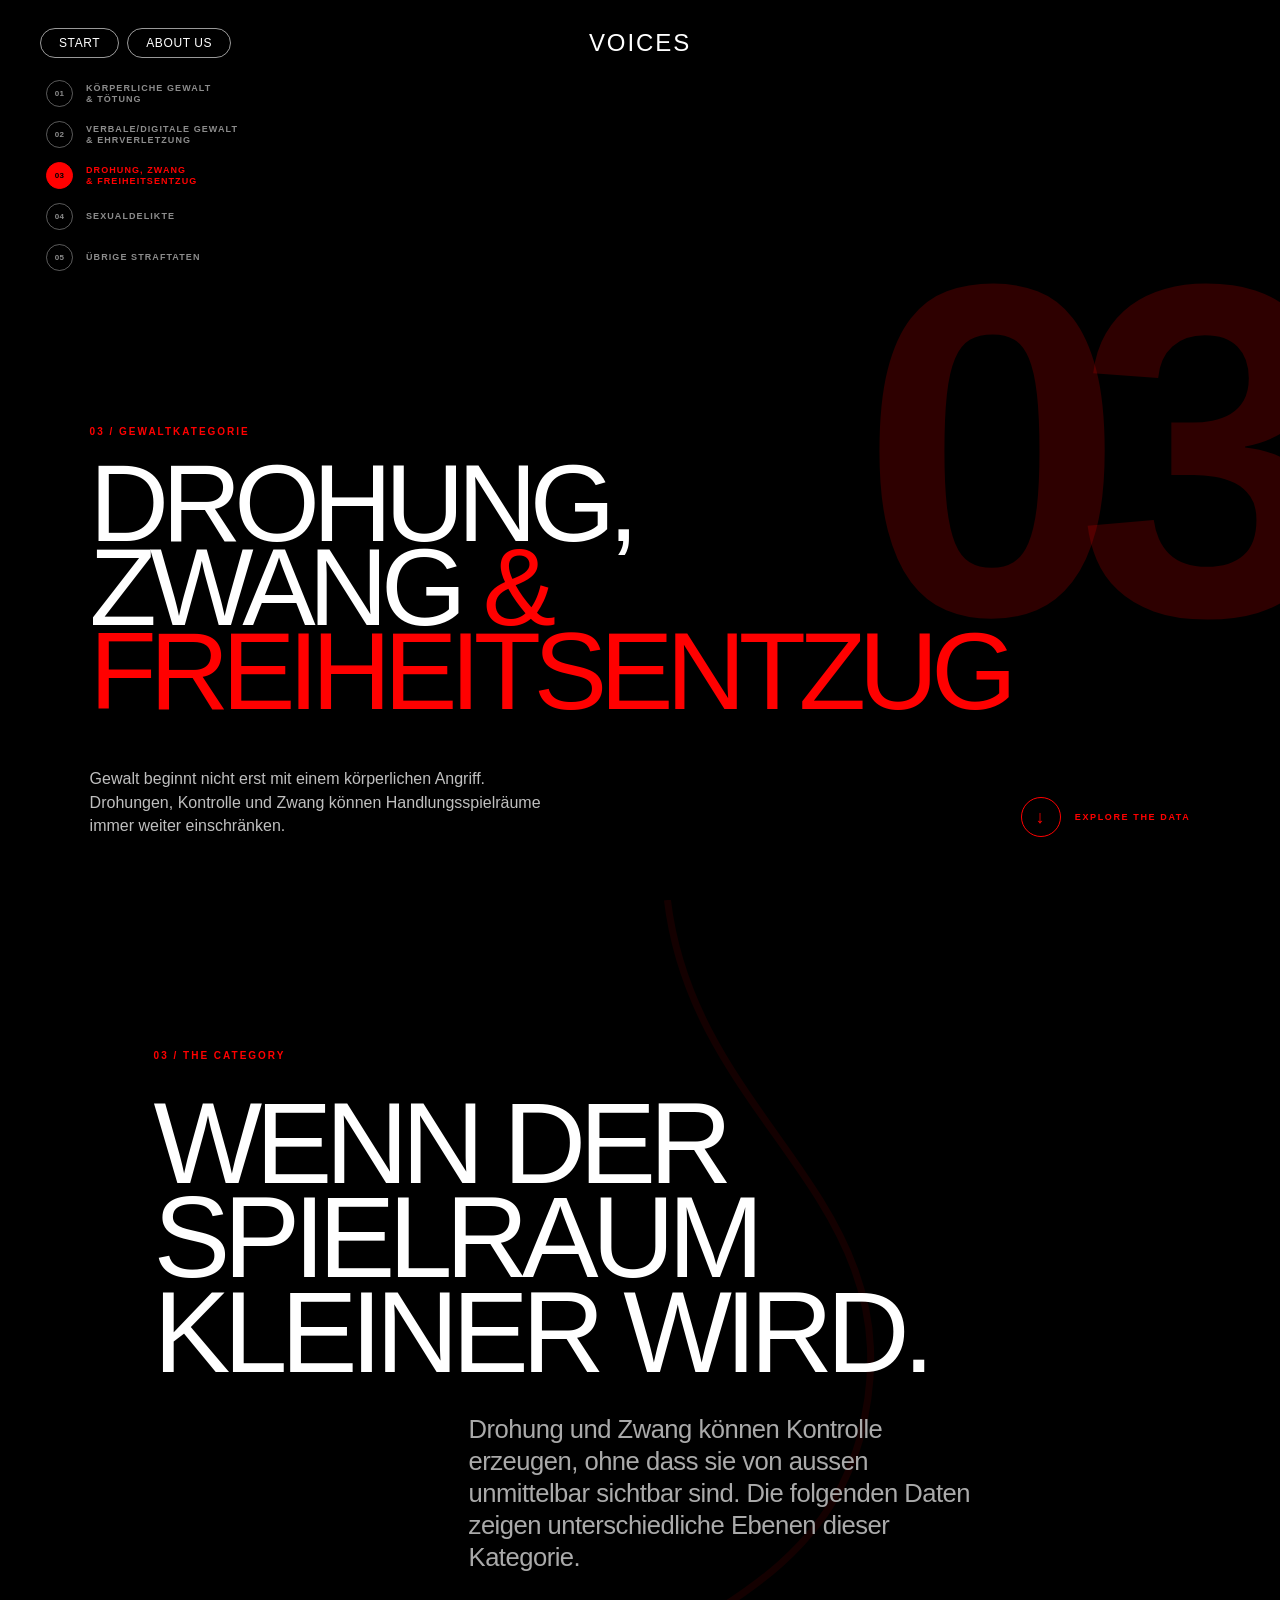
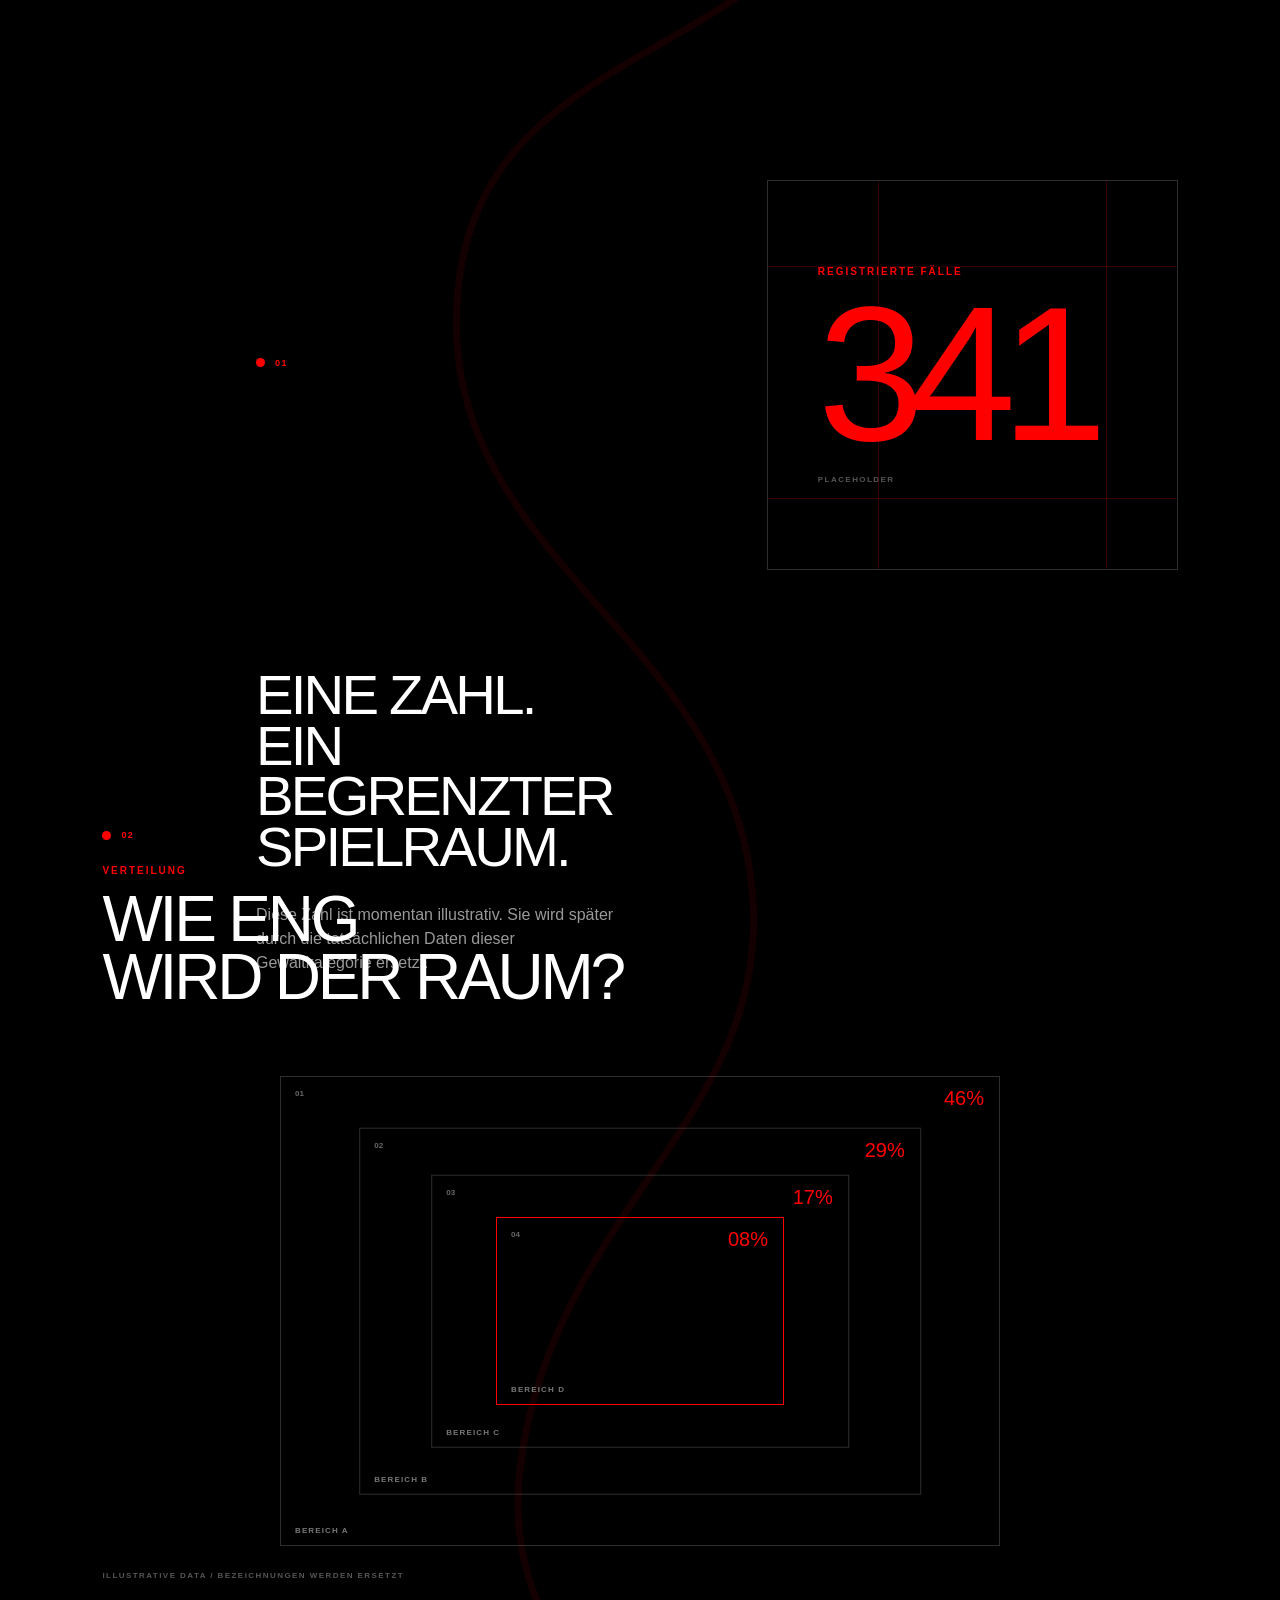
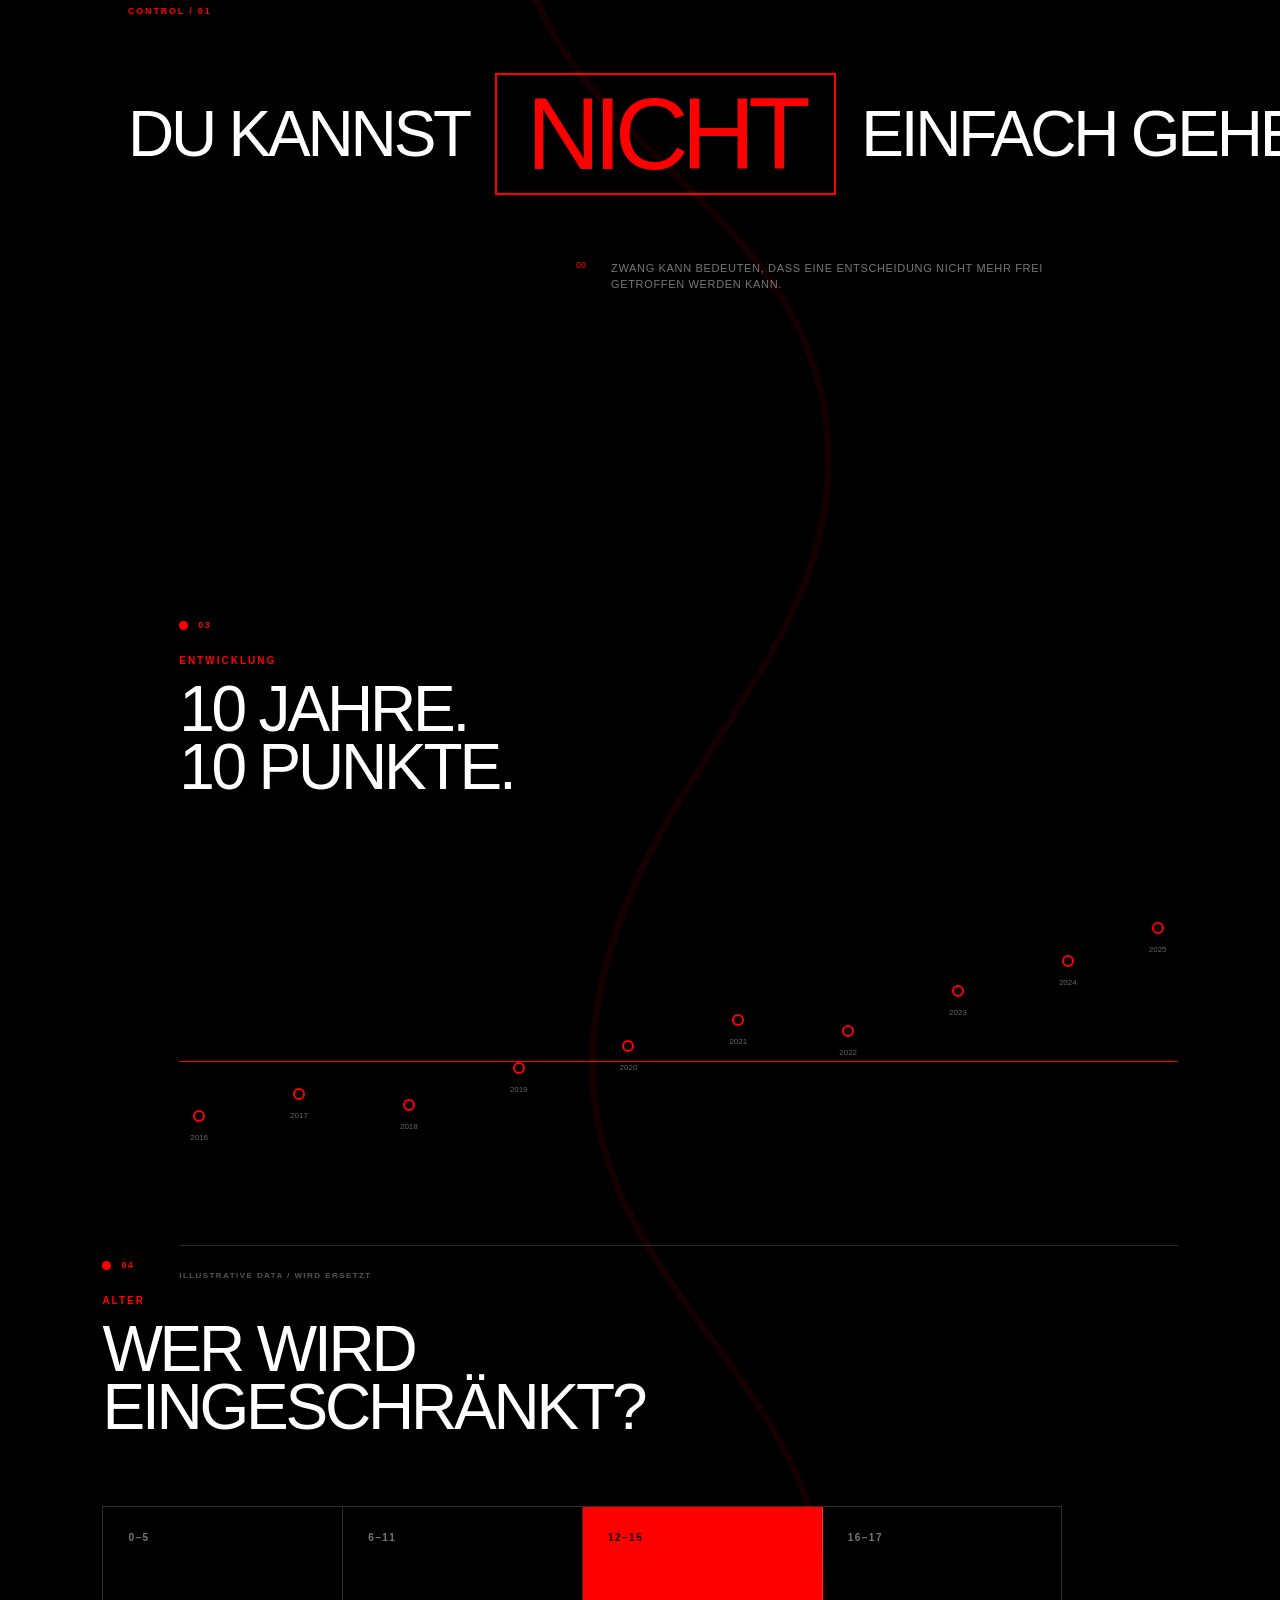
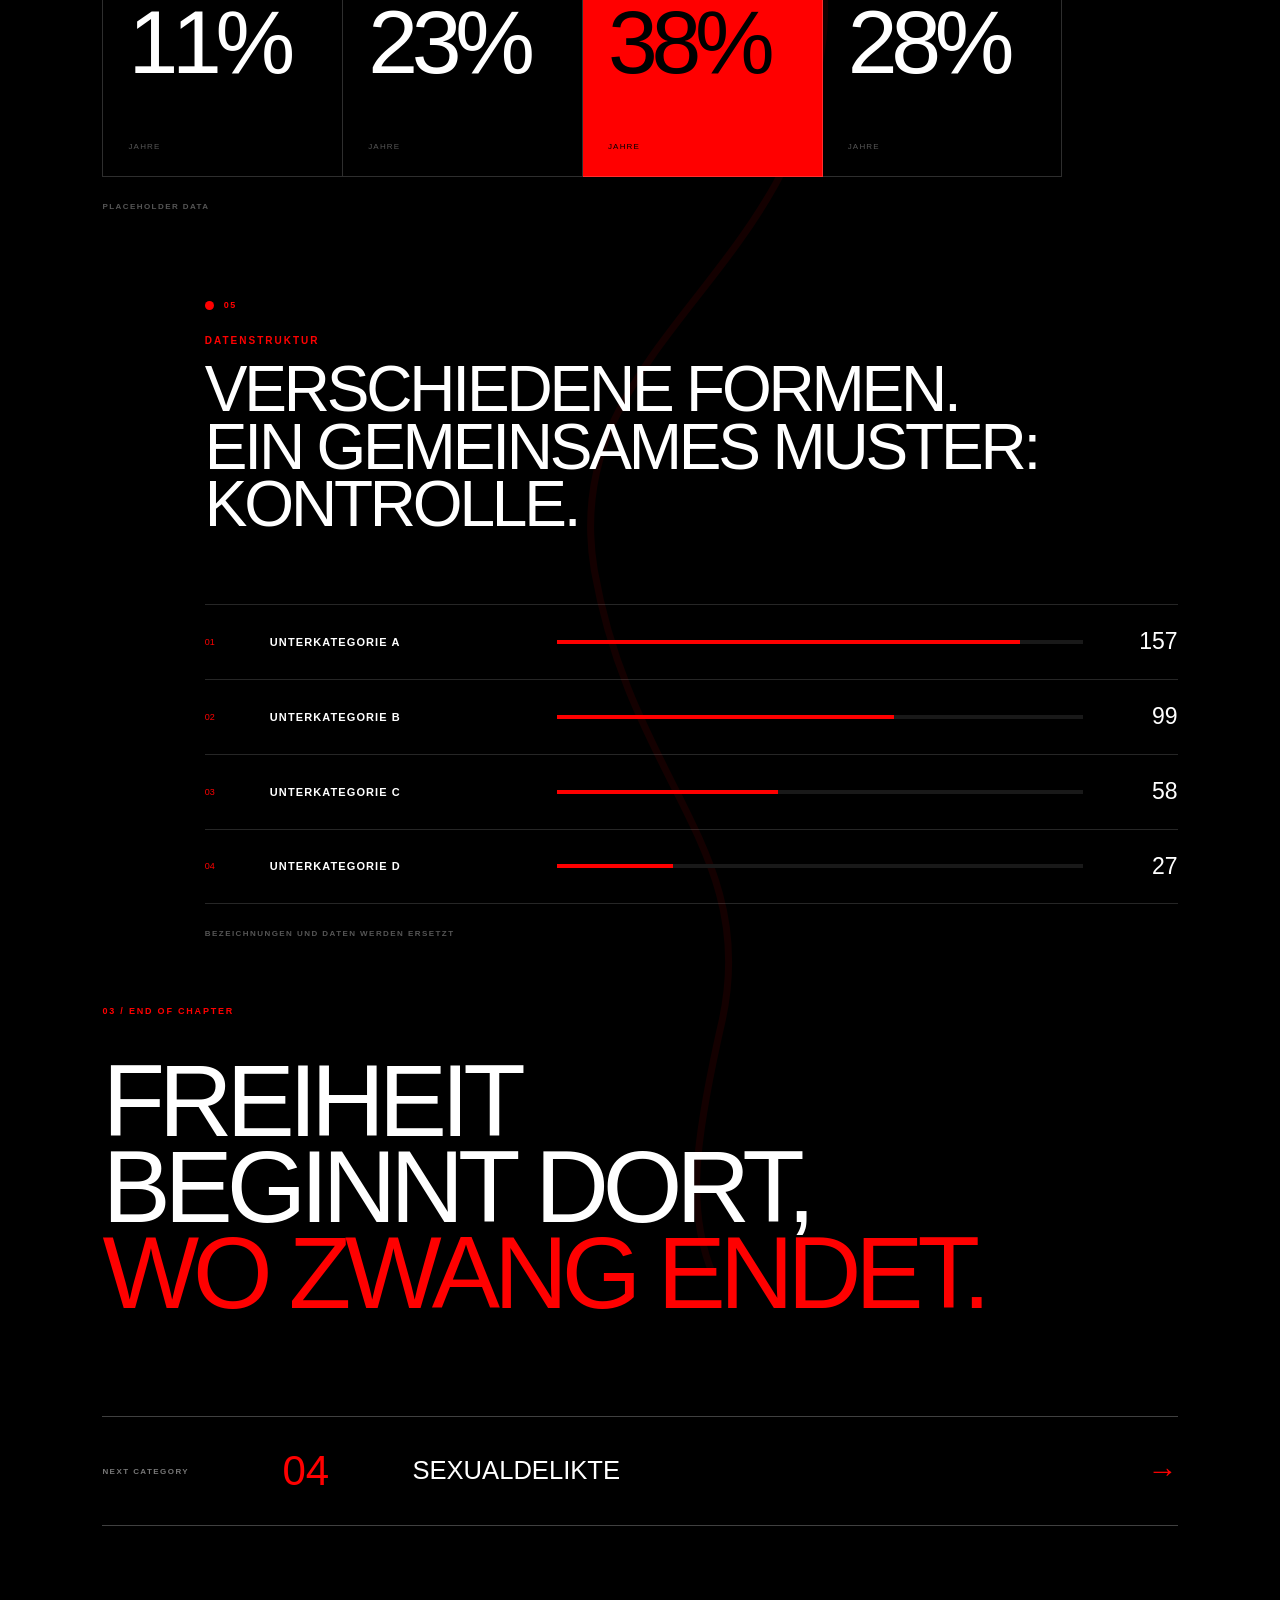
==== IM3_php_project/drohung-zwang.html @ c9985ce7 "initial commit with project files" ====
<!DOCTYPE html>
<html lang="de">

<head>
    <meta charset="UTF-8">
    <meta name="viewport" content="width=device-width, initial-scale=1.0">

    <title>Drohung, Zwang & Freiheitsentzug — VOICES</title>

    <link rel="stylesheet" href="Style.css">
</head>


<body class="category-page coercion-page">


<!-- =========================================================
     HEADER
========================================================== -->

<header class="header visible category-header" id="header">

    <nav class="navigation">

        <a href="index.html" class="nav-button">
            START
        </a>

        <a href="index.html#about" class="nav-button">
            ABOUT US
        </a>

    </nav>

    <a href="index.html" class="logo">
        VOICES
    </a>

</header>



<main>


    <!-- =========================================================
         HERO
    ========================================================== -->

    <section class="category-hero">


        <video
                class="category-hero-video"
                autoplay
                muted
                loop
                playsinline
        >

            <source
                    src="assets/Seifenblasen.mp4"
                    type="video/mp4"
            >

        </video>



        <!-- =======================================================
             KATEGORIEN NAVIGATION
        ======================================================== -->

        <nav
                class="category-nav category-page-nav"
                aria-label="Gewaltkategorien"
        >


            <a
                    href="koerperliche-gewalt.html"
                    class="category-link"
            >

      <span class="category-number">
        01
      </span>

                <span class="category-title">
        KÖRPERLICHE GEWALT
        <br>
        & TÖTUNG
      </span>

            </a>



            <a
                    href="verbale-gewalt.html"
                    class="category-link"
            >

      <span class="category-number">
        02
      </span>

                <span class="category-title">
        VERBALE/DIGITALE GEWALT
        <br>
        & EHRVERLETZUNG
      </span>

            </a>



            <a
                    href="drohung-zwang.html"
                    class="category-link active"
            >

      <span class="category-number">
        03
      </span>

                <span class="category-title">
        DROHUNG, ZWANG
        <br>
        & FREIHEITSENTZUG
      </span>

            </a>



            <a
                    href="sexualdelikte.html"
                    class="category-link"
            >

      <span class="category-number">
        04
      </span>

                <span class="category-title">
        SEXUALDELIKTE
      </span>

            </a>



            <a
                    href="uebrige-straftaten.html"
                    class="category-link"
            >

      <span class="category-number">
        05
      </span>

                <span class="category-title">
        ÜBRIGE STRAFTATEN
      </span>

            </a>


        </nav>



        <!-- =======================================================
             HERO CONTENT
        ======================================================== -->

        <div class="category-hero-content">


            <div class="category-kicker">
                03 / GEWALTKATEGORIE
            </div>


            <!--
              FIX:
              Das & steht jetzt direkt hinter ZWANG.
            -->

            <h1 class="coercion-hero-title">

                DROHUNG,
                <br>

                ZWANG <span class="coercion-amp">&</span>

                <span class="coercion-last-line">
        FREIHEITSENTZUG
      </span>

            </h1>



            <div class="category-hero-bottom">


                <p>

                    Gewalt beginnt nicht erst mit einem körperlichen
                    Angriff. Drohungen, Kontrolle und Zwang können
                    Handlungsspielräume immer weiter einschränken.

                </p>



                <a
                        href="#category-story"
                        class="category-scroll"
                >

        <span>
          ↓
        </span>

                    EXPLORE THE DATA

                </a>


            </div>


        </div>



        <div class="category-hero-index">
            03
        </div>


    </section>



    <!-- =========================================================
         DATENSTORY
    ========================================================== -->

    <section
            class="category-story coercion-story"
            id="category-story"
    >


        <!-- =======================================================
             ROTER FADEN
        ======================================================== -->

        <svg
                class="category-thread"
                viewBox="0 0 1400 5550"
                preserveAspectRatio="none"
                aria-hidden="true"
        >


            <path
                    class="category-thread-background"
                    d="
        M 730 0

        C 760 230, 1010 300, 940 540

        C 870 770, 520 730, 500 1000

        C 480 1250, 780 1330, 820 1570

        C 860 1810, 610 1900, 570 2160

        C 530 2420, 850 2470, 900 2700

        C 950 2950, 680 3070, 650 3330

        C 620 3590, 930 3680, 900 3940

        C 870 4180, 610 4250, 650 4470

        C 690 4680, 830 4750, 790 4920

        C 760 5040, 750 5110, 780 5175
      "
            />



            <path
                    class="category-thread-progress"
                    id="category-thread-progress"
                    d="
        M 730 0

        C 760 230, 1010 300, 940 540

        C 870 770, 520 730, 500 1000

        C 480 1250, 780 1330, 820 1570

        C 860 1810, 610 1900, 570 2160

        C 530 2420, 850 2470, 900 2700

        C 950 2950, 680 3070, 650 3330

        C 620 3590, 930 3680, 900 3940

        C 870 4180, 610 4250, 650 4470

        C 690 4680, 830 4750, 790 4920

        C 760 5040, 750 5110, 780 5175
      "
            />


        </svg>



        <!-- =======================================================
             INTRO
        ======================================================== -->

        <div class="chapter-intro category-reveal">


    <span class="chapter-small">
      03 / THE CATEGORY
    </span>


            <h2>

                WENN DER
                <br>
                SPIELRAUM
                <br>
                KLEINER WIRD.

            </h2>


            <p>

                Drohung und Zwang können Kontrolle erzeugen,
                ohne dass sie von aussen unmittelbar sichtbar sind.
                Die folgenden Daten zeigen unterschiedliche Ebenen
                dieser Kategorie.

            </p>


        </div>



        <!-- =======================================================
             01 — TOTAL
        ======================================================== -->

        <article
                class="data-chapter coercion-total category-reveal"
        >


            <div class="chapter-marker">

                <span></span>

                01

            </div>



            <div class="coercion-total-frame">


      <span class="stat-label">
        REGISTRIERTE FÄLLE
      </span>


                <strong>
                    341
                </strong>


                <div class="coercion-frame-lines">

                    <span></span>
                    <span></span>
                    <span></span>
                    <span></span>

                </div>


                <span class="placeholder-tag">
        PLACEHOLDER
      </span>


            </div>



            <div class="coercion-total-copy">


                <h3>

                    EINE ZAHL.
                    <br>

                    EIN BEGRENZTER
                    <br>

                    SPIELRAUM.

                </h3>


                <p>

                    Diese Zahl ist momentan illustrativ.
                    Sie wird später durch die tatsächlichen
                    Daten dieser Gewaltkategorie ersetzt.

                </p>


            </div>


        </article>



        <!-- =======================================================
             02 — VERTEILUNG
        ======================================================== -->

        <article
                class="data-chapter coercion-forms category-reveal"
        >


            <div class="chapter-marker">

                <span></span>

                02

            </div>



            <div class="chapter-heading">


      <span class="stat-label">
        VERTEILUNG
      </span>


                <h3>

                    WIE ENG
                    <br>

                    WIRD DER RAUM?

                </h3>


            </div>



            <div class="containment-visual">


                <div
                        class="containment-box containment-a"
                        style="--box-size:100%;"
                >

        <span>
          01
        </span>

                    <strong>
                        46%
                    </strong>

                    <p>
                        BEREICH A
                    </p>

                </div>



                <div
                        class="containment-box containment-b"
                        style="--box-size:78%;"
                >

        <span>
          02
        </span>

                    <strong>
                        29%
                    </strong>

                    <p>
                        BEREICH B
                    </p>

                </div>



                <div
                        class="containment-box containment-c"
                        style="--box-size:58%;"
                >

        <span>
          03
        </span>

                    <strong>
                        17%
                    </strong>

                    <p>
                        BEREICH C
                    </p>

                </div>



                <div
                        class="containment-box containment-d"
                        style="--box-size:40%;"
                >

        <span>
          04
        </span>

                    <strong>
                        08%
                    </strong>

                    <p>
                        BEREICH D
                    </p>

                </div>


            </div>



            <span class="chart-placeholder">
      ILLUSTRATIVE DATA / BEZEICHNUNGEN WERDEN ERSETZT
    </span>


        </article>



        <!-- =======================================================
             INTERRUPTION
        ======================================================== -->

        <article
                class="coercion-interruption category-reveal"
        >


    <span class="coercion-interruption-label">
      CONTROL / 01
    </span>



            <div class="coercion-sentence">


      <span class="sentence-open">
        DU KANNST
      </span>


                <strong>
                    NICHT
                </strong>


                <span class="sentence-close">
        EINFACH GEHEN.
      </span>


            </div>



            <div class="coercion-caption">


      <span>
        00
      </span>


                <p>

                    ZWANG KANN BEDEUTEN, DASS EINE ENTSCHEIDUNG
                    NICHT MEHR FREI GETROFFEN WERDEN KANN.

                </p>


            </div>


        </article>



        <!-- =======================================================
             03 — ZEIT
        ======================================================== -->

        <article
                class="data-chapter coercion-years category-reveal"
        >


            <div class="chapter-marker">

                <span></span>

                03

            </div>



            <div class="chapter-heading">


      <span class="stat-label">
        ENTWICKLUNG
      </span>


                <h3>

                    10 JAHRE.
                    <br>

                    10 PUNKTE.

                </h3>


            </div>



            <div class="coercion-timeline">


                <div class="timeline-base"></div>


                <div
                        class="timeline-point"
                        style="--x:2%; --y:65%;"
                >

        <span>
          2016
        </span>

                    <i></i>

                </div>



                <div
                        class="timeline-point"
                        style="--x:12%; --y:59%;"
                >

        <span>
          2017
        </span>

                    <i></i>

                </div>



                <div
                        class="timeline-point"
                        style="--x:23%; --y:62%;"
                >

        <span>
          2018
        </span>

                    <i></i>

                </div>



                <div
                        class="timeline-point"
                        style="--x:34%; --y:52%;"
                >

        <span>
          2019
        </span>

                    <i></i>

                </div>



                <div
                        class="timeline-point"
                        style="--x:45%; --y:46%;"
                >

        <span>
          2020
        </span>

                    <i></i>

                </div>



                <div
                        class="timeline-point"
                        style="--x:56%; --y:39%;"
                >

        <span>
          2021
        </span>

                    <i></i>

                </div>



                <div
                        class="timeline-point"
                        style="--x:67%; --y:42%;"
                >

        <span>
          2022
        </span>

                    <i></i>

                </div>



                <div
                        class="timeline-point"
                        style="--x:78%; --y:31%;"
                >

        <span>
          2023
        </span>

                    <i></i>

                </div>



                <div
                        class="timeline-point"
                        style="--x:89%; --y:23%;"
                >

        <span>
          2024
        </span>

                    <i></i>

                </div>



                <div
                        class="timeline-point"
                        style="--x:98%; --y:14%;"
                >

        <span>
          2025
        </span>

                    <i></i>

                </div>


            </div>



            <span class="chart-placeholder">
      ILLUSTRATIVE DATA / WIRD ERSETZT
    </span>


        </article>



        <!-- =======================================================
             04 — ALTER
        ======================================================== -->

        <article
                class="data-chapter coercion-age category-reveal"
        >


            <div class="chapter-marker">

                <span></span>

                04

            </div>



            <div class="chapter-heading">


      <span class="stat-label">
        ALTER
      </span>


                <h3>

                    WER WIRD
                    <br>

                    EINGESCHRÄNKT?

                </h3>


            </div>



            <div class="coercion-age-grid">


                <div class="coercion-age-cell">

        <span>
          0–5
        </span>

                    <strong>
                        11%
                    </strong>

                    <small>
                        JAHRE
                    </small>

                </div>



                <div class="coercion-age-cell">

        <span>
          6–11
        </span>

                    <strong>
                        23%
                    </strong>

                    <small>
                        JAHRE
                    </small>

                </div>



                <div class="coercion-age-cell active">

        <span>
          12–15
        </span>

                    <strong>
                        38%
                    </strong>

                    <small>
                        JAHRE
                    </small>

                </div>



                <div class="coercion-age-cell">

        <span>
          16–17
        </span>

                    <strong>
                        28%
                    </strong>

                    <small>
                        JAHRE
                    </small>

                </div>


            </div>



            <span class="chart-placeholder">
      PLACEHOLDER DATA
    </span>


        </article>



        <!-- =======================================================
             05 — DATENSTRUKTUR
        ======================================================== -->

        <article
                class="data-chapter coercion-types category-reveal"
        >


            <div class="chapter-marker">

                <span></span>

                05

            </div>



            <div class="chapter-heading">


      <span class="stat-label">
        DATENSTRUKTUR
      </span>


                <h3>

                    VERSCHIEDENE FORMEN.
                    <br>

                    EIN GEMEINSAMES MUSTER:
                    <br>

                    KONTROLLE.

                </h3>


            </div>



            <div class="coercion-type-list">


                <div class="coercion-type">

        <span class="coercion-type-index">
          01
        </span>

                    <div class="coercion-type-name">
                        UNTERKATEGORIE A
                    </div>

                    <div class="coercion-type-track">

          <span
                  style="--width:88%;"
          ></span>

                    </div>

                    <strong>
                        157
                    </strong>

                </div>



                <div class="coercion-type">

        <span class="coercion-type-index">
          02
        </span>

                    <div class="coercion-type-name">
                        UNTERKATEGORIE B
                    </div>

                    <div class="coercion-type-track">

          <span
                  style="--width:64%;"
          ></span>

                    </div>

                    <strong>
                        99
                    </strong>

                </div>



                <div class="coercion-type">

        <span class="coercion-type-index">
          03
        </span>

                    <div class="coercion-type-name">
                        UNTERKATEGORIE C
                    </div>

                    <div class="coercion-type-track">

          <span
                  style="--width:42%;"
          ></span>

                    </div>

                    <strong>
                        58
                    </strong>

                </div>



                <div class="coercion-type">

        <span class="coercion-type-index">
          04
        </span>

                    <div class="coercion-type-name">
                        UNTERKATEGORIE D
                    </div>

                    <div class="coercion-type-track">

          <span
                  style="--width:22%;"
          ></span>

                    </div>

                    <strong>
                        27
                    </strong>

                </div>


            </div>



            <span class="chart-placeholder">
      BEZEICHNUNGEN UND DATEN WERDEN ERSETZT
    </span>


        </article>



        <!-- =======================================================
             OUTRO
        ======================================================== -->

        <div
                class="category-outro coercion-outro category-reveal"
        >


    <span>
      03 / END OF CHAPTER
    </span>



            <h2>

                FREIHEIT
                <br>

                BEGINNT DORT,
                <br>

                <em>
                    WO ZWANG ENDET.
                </em>

            </h2>



            <a
                    href="sexualdelikte.html"
                    class="next-category"
            >


      <span>
        NEXT CATEGORY
      </span>


                <strong>
                    04
                </strong>


                <p>
                    SEXUALDELIKTE
                </p>


                <b>
                    →
                </b>


            </a>


        </div>


    </section>


</main>



<!-- =========================================================
     JAVASCRIPT
========================================================== -->

<script>

    document.addEventListener("DOMContentLoaded", function () {


        /* =======================================================
           REVEAL
        ======================================================== */

        const revealElements =
            document.querySelectorAll(".category-reveal");


        const revealObserver =
            new IntersectionObserver(

                function(entries) {

                    entries.forEach(function(entry) {

                        if (entry.isIntersecting) {

                            entry.target.classList.add("is-visible");

                            revealObserver.unobserve(entry.target);

                        }

                    });

                },

                {
                    threshold: 0.12,
                    rootMargin: "0px 0px -100px 0px"
                }

            );


        revealElements.forEach(function(element) {

            revealObserver.observe(element);

        });



        /* =======================================================
           ROTER FADEN
        ======================================================== */

        const story =
            document.querySelector(".category-story");


        const thread =
            document.querySelector("#category-thread-progress");


        if (story && thread) {


            const length =
                thread.getTotalLength();


            thread.style.strokeDasharray =
                length;


            thread.style.strokeDashoffset =
                length;



            function updateThread() {


                const rect =
                    story.getBoundingClientRect();


                const viewport =
                    window.innerHeight;


                const start =
                    viewport * 0.7;


                const scrolled =
                    start - rect.top;


                const distance =
                    story.offsetHeight * 0.91;


                let progress =
                    scrolled / distance;


                progress =
                    Math.max(
                        0,
                        Math.min(1, progress)
                    );


                thread.style.strokeDashoffset =
                    length * (1 - progress);


            }


            window.addEventListener(
                "scroll",
                updateThread,
                { passive: true }
            );


            window.addEventListener(
                "resize",
                updateThread
            );


            updateThread();

        }



        /* =======================================================
           VISUALISIERUNGEN
        ======================================================== */

        const animatedElements =
            document.querySelectorAll(
                ".containment-visual, .coercion-timeline, .coercion-type-list"
            );


        const animationObserver =
            new IntersectionObserver(

                function(entries) {

                    entries.forEach(function(entry) {

                        if (entry.isIntersecting) {

                            entry.target.classList.add("animate");

                            animationObserver.unobserve(entry.target);

                        }

                    });

                },

                {
                    threshold: 0.2
                }

            );


        animatedElements.forEach(function(element) {

            animationObserver.observe(element);

        });


    });

</script>


</body>
</html>
---- IM3_php_project/Style.css ----
/* ==========================================================
   RESET
========================================================== */

* {
    margin: 0;
    padding: 0;
    box-sizing: border-box;
}


html {
    scroll-behavior: smooth;
}


body {

    background: #000;

    color: #fff;

    font-family:
            Arial,
            Helvetica,
            sans-serif;

    overflow-x: hidden;

}


a {
    color: inherit;
    text-decoration: none;
}



/* ==========================================================
   FARBEN
========================================================== */

:root {
    --hero-red: #ff1212;
    --button-red: #ff1212;
    --red-solid: #ff1212;

    --white: #ffffff;
    --grey: #9a9a9a;
    --black: #000000;
}



/* ==========================================================
   HEADER
========================================================== */

.header {

    position: fixed;

    top: 28px;
    left: 40px;
    right: 40px;

    z-index: 1000;


    display: flex;

    align-items: center;

    justify-content: space-between;



    /*
      Am Anfang nicht sichtbar.
    */

    opacity: 0;

    transform:
            translateY(-20px);

    pointer-events: none;



    transition:

            opacity 0.7s ease,

            transform 0.7s ease;

}



/* Header wird beim Scrollen eingeblendet */

.header.visible {

    opacity: 1;

    transform:
            translateY(0);

    pointer-events: auto;

}



/* ==========================================================
   NAVIGATION
========================================================== */

.navigation {

    display: flex;

    gap: 8px;

}


.nav-button {

    padding:

            7px
            18px;


    border:

            1px solid
            rgba(255, 255, 255, 0.6);


    border-radius: 100px;


    font-size: 12px;

    font-weight: 500;

    letter-spacing: 0.05em;


    transition:

            background 0.25s ease,

            color 0.25s ease;

}


.nav-button:hover {

    background: white;

    color: black;

}


.nav-button.active {

    background: white;

    color: black;

}



/* ==========================================================
   LOGO
========================================================== */

.logo {

    position: absolute;

    left: 50%;

    transform:
            translateX(-50%);


    font-size: 24px;

    font-weight: 400;

    letter-spacing: 0.08em;

}



/* ==========================================================
   HERO
========================================================== */

.hero {

    position: relative;


    width: 100%;

    height: 100vh;

    min-height: 650px;


    background: black;


    overflow: hidden;

}



/* ==========================================================
   VIDEO

   WICHTIG:
   - keine Deckkraft
   - kein Overlay
   - kein Blur
   - keine Abdunklung
========================================================== */

.hero-video {

    position: absolute;

    inset: 0;


    width: 100%;

    height: 100%;


    object-fit: cover;


    opacity: 1;

    filter: none;

    transform: none;


    z-index: 0;

}



/* ==========================================================
   HERO SEQUENCE
========================================================== */

.hero-sequence {

    position: absolute;

    inset: 0;


    z-index: 10;


    display: flex;

    align-items: center;

    justify-content: center;


    text-align: center;


    pointer-events: none;

}



/* ==========================================================
   HERO TEXT

   Alle Texte haben:
   - gleiche Position
   - gleiche Farbe
   - gleiche Schrift
   - gleiche Stärke
========================================================== */

.hero-text {

    position: absolute;


    top: 50%;

    left: 50%;


    width:
            min(1200px, 90vw);


    transform:
            translate(-50%, -50%);


    opacity: 0;


    color:
            var(--hero-red);


    /*
      Etwas größer und kräftiger
    */

    font-size:

            clamp(
                    42px,
                    5.5vw,
                    90px
            );


    font-weight: 700;


    line-height: 1.05;


    letter-spacing:
            -0.025em;


    text-align: center;

}



/* ==========================================================
   1 — 2071

   Start bereits nach 2.5 Sekunden.

   Die Zahl ist etwas größer,
   damit sie optisch dieselbe Präsenz
   wie die längeren Texte bekommt.
========================================================== */

.hero-text-1 {

    font-size:

            clamp(
                    75px,
                    9vw,
                    150px
            );


    animation:

            textSequence
            3.3s
            ease-in-out
            2.5s
            forwards;

}



/* ==========================================================
   2 — KINDER UND JUGENDLICHE
========================================================== */

.hero-text-2 {

    animation:

            textSequence
            3.3s
            ease-in-out
            5.8s
            forwards;

}



/* ==========================================================
   3 — IN DER SCHWEIZ
========================================================== */

.hero-text-3 {

    animation:

            textSequence
            3.3s
            ease-in-out
            9.1s
            forwards;

}



/* ==========================================================
   4 — WURDEN OPFER VON HÄUSLICHER GEWALT
========================================================== */

.hero-text-4 {

    animation:

            textSequence
            3.3s
            ease-in-out
            12.4s
            forwards;

}



/* ==========================================================
   TEXT ANIMATION
========================================================== */

@keyframes textSequence {


    /* Start */

    0% {

        opacity: 0;


        transform:

                translate(
                        -50%,
                        -46%
                );


        filter:
                blur(4px);

    }



    /* Einblenden */

    14% {

        opacity: 1;


        transform:

                translate(
                        -50%,
                        -50%
                );


        filter:
                blur(0);

    }



    /* Bleibt sichtbar */

    78% {

        opacity: 1;


        transform:

                translate(
                        -50%,
                        -50%
                );


        filter:
                blur(0);

    }



    /* Ausblenden */

    100% {

        opacity: 0;


        transform:

                translate(
                        -50%,
                        -54%
                );


        filter:
                blur(4px);

    }

}



/* ==========================================================
   5 — HINTER JEDER ZAHL STEHT EINE STIMME

   Dieser Text bleibt stehen.
========================================================== */

.hero-text-final {

    animation:

            finalText
            1s
            ease
            15.7s
            forwards;

}



@keyframes finalText {


    from {

        opacity: 0;


        transform:

                translate(
                        -50%,
                        -46%
                );


        filter:
                blur(4px);

    }


    to {

        opacity: 1;


        transform:

                translate(
                        -50%,
                        -50%
                );


        filter:
                blur(0);

    }

}



/* ==========================================================
   SCROLL BUTTON

   Der letzte Satz erscheint bei ca. 15.7 Sekunden.

   Drei Sekunden später erscheint der Button.
========================================================== */

.scroll-more {

    position: absolute;


    left: 50%;


    top:

            calc(
                    50% + 130px
            );


    transform:

            translateX(-50%)

            translateY(15px);



    display: flex;

    align-items: center;

    gap: 18px;



    opacity: 0;



    color:
            var(--button-red);


    font-size: 12px;

    font-weight: 600;

    letter-spacing: 0.25em;


    white-space: nowrap;


    pointer-events: none;



    animation:

            showScroll
            0.8s
            ease
            18.7s
            forwards;

}



@keyframes showScroll {


    from {

        opacity: 0;


        transform:

                translateX(-50%)

                translateY(15px);

    }


    to {

        opacity: 1;


        transform:

                translateX(-50%)

                translateY(0);


        pointer-events: auto;

    }

}



/* ==========================================================
   SCROLL KREIS
========================================================== */

.scroll-circle {

    width: 52px;

    height: 52px;


    display: grid;

    place-items: center;


    border:

            1px solid
            var(--button-red);


    border-radius: 50%;


    font-size: 23px;


    transition:

            transform 0.3s ease,

            background 0.3s ease,

            color 0.3s ease;

}



/* Hover */

.scroll-more:hover
.scroll-circle {

    transform:
            translateY(6px);


    background:
            var(--red-solid);


    color:
            black;

}



/* ==========================================================
   INTRO
========================================================== */

.intro {

    position: relative;


    min-height: 1600px;


    background:
            black;


    padding:

            150px
            max(7vw, 30px);


    overflow: hidden;

}



/* ==========================================================
   VOICES TITEL
========================================================== */

.intro-logo {

    position: absolute;


    top: 40px;

    left: 50%;


    transform:
            translateX(-50%);


    font-size: 24px;

    font-weight: 400;

    letter-spacing: 0.08em;

}



/* ==========================================================
   INTRO GRID
========================================================== */

.intro-grid {

    display: grid;


    grid-template-columns:

    minmax(300px, 1fr)

    minmax(400px, 1fr);


    gap: 100px;

}



/* ==========================================================
   INTRO TEXT
========================================================== */

.intro-copy {

    max-width: 520px;


    margin-top: 130px;

}



.intro-copy p {

    margin-bottom: 25px;


    color:
            var(--grey);


    font-size: 17px;


    line-height: 1.6;

}



.intro-copy
.intro-lead {

    color:
            white;


    font-size:
            20px;

}



/* ==========================================================
   VISUAL STORY
========================================================== */

.visual-story {

    position: relative;


    width: 100%;


    max-width: 600px;


    height: 1500px;

}



/* ==========================================================
   ROTER FADEN
========================================================== */

.red-thread {

    position: absolute;


    inset: 0;


    width: 100%;

    height: 100%;

}



.red-thread path {

    fill:
            none;


    stroke:
            var(--red-solid);


    stroke-width:
            7;


    stroke-linecap:
            round;


    vector-effect:
            non-scaling-stroke;

}



/* ==========================================================
   PORTRAITS
========================================================== */

.portrait {

    position: absolute;


    z-index: 5;


    width: 150px;


    aspect-ratio: 1;


    border-radius: 50%;


    overflow: hidden;


    background:
            #1a1a1a;

}



.portrait img {

    width: 100%;

    height: 100%;


    object-fit: cover;


    filter:
            grayscale(100%);

}



/* ==========================================================
   PORTRAIT POSITIONEN
========================================================== */

.portrait-1 {

    top: 110px;

    left: 270px;

}


.portrait-2 {

    top: 410px;

    left: 360px;

}


.portrait-3 {

    top: 720px;

    left: 150px;

}


.portrait-4 {

    top: 1030px;

    left: 330px;

}



/* ==========================================================
   ABOUT
========================================================== */

.about {

    min-height:
            100vh;


    padding:

            150px
            max(7vw, 30px);


    display: flex;


    flex-direction:
            column;


    justify-content:
            center;


    background:
            black;


    border-top:

            1px solid
            #1c1c1c;

}



/* kleine rote Überschrift */

.section-label {

    margin-bottom:
            30px;


    color:
            var(--red-solid);


    font-size:
            12px;


    font-weight:
            600;


    letter-spacing:
            0.3em;

}



/* Große Überschrift */

.about h2 {

    max-width:
            1100px;


    font-size:

            clamp(
                    45px,
                    7vw,
                    110px
            );


    font-weight:
            600;


    line-height:
            0.95;


    letter-spacing:
            -0.04em;

}



/* About Text */

.about-copy {

    max-width:
            550px;


    margin-top:
            60px;

}


.about-copy p {

    margin-bottom:
            20px;


    color:
            var(--grey);


    font-size:
            17px;


    line-height:
            1.6;

}



/* ==========================================================
   MOBILE
========================================================== */

@media
(max-width: 800px) {


    /* HEADER */

    .header {

        top: 20px;

        left: 20px;

        right: 20px;

    }



    .nav-button {

        padding:

                6px
                11px;


        font-size:
                10px;

    }



    .logo {

        position:
                static;


        transform:
                none;


        font-size:
                17px;

    }



    /* ======================================================
       HERO
    ====================================================== */

    .hero {

        height:
                100svh;

    }



    .hero-text {

        width:
                90vw;


        font-size:

                clamp(
                        32px,
                        9vw,
                        55px
                );


        line-height:
                1.1;

    }



    /* 2071 bleibt auch Mobile größer */

    .hero-text-1 {

        font-size:

                clamp(
                        75px,
                        20vw,
                        125px
                );

    }



    /* ======================================================
       SCROLL
    ====================================================== */

    .scroll-more {

        top:

                calc(
                        50% + 120px
                );


        flex-direction:
                column;


        gap:
                12px;

    }



    /* ======================================================
       INTRO
    ====================================================== */

    .intro {

        min-height:
                2200px;


        padding:

                120px
                25px;

    }



    .intro-grid {

        display:
                block;

    }



    .intro-copy {

        margin-top:
                60px;

    }



    .visual-story {

        margin-top:
                100px;


        width:
                100%;

    }



    /* Bilder etwas kleiner */

    .portrait {

        width:
                120px;

    }



    .portrait-1 {

        left:
                45%;

    }


    .portrait-2 {

        left:
                60%;

    }


    .portrait-3 {

        left:
                10%;

    }


    .portrait-4 {

        left:
                55%;

    }



    /* ======================================================
       ABOUT
    ====================================================== */

    .about {

        padding:

                100px
                25px;

    }

}



/* ==========================================================
   ACCESSIBILITY
   Für Nutzer, die Animationen deaktiviert haben.
========================================================== */

@media
(prefers-reduced-motion: reduce) {


    html {

        scroll-behavior:
                auto;

    }



    /*
      Die ersten Animationstexte ausblenden.
    */

    .hero-text-1,
    .hero-text-2,
    .hero-text-3,
    .hero-text-4 {

        display:
                none;

    }



    /*
      Schlussbotschaft direkt zeigen.
    */

    .hero-text-final {

        animation:
                none;


        opacity:
                1;


        filter:
                none;

    }



    /*
      Scroll Button direkt zeigen.
    */

    .scroll-more {

        animation:
                none;


        opacity:
                1;


        pointer-events:
                auto;

    }

}

/* =========================================
   NEUER INTRO BEREICH
========================================= */

.intro {
    min-height: 100vh;

    display: flex;
    align-items: center;
    justify-content: center;

    padding: 100px 8vw;

    background: #000;
}


.intro-text {
    width: min(1200px, 100%);

    opacity: 0;

    transform: translateY(40px);

    transition:
            opacity 1.3s ease,
            transform 1.3s ease;
}


.intro-text.show {
    opacity: 1;
    transform: translateY(0);
}


.intro-text p {
    color: #fff;

    font-size: clamp(20px, 2vw, 32px);

    font-weight: 300;

    line-height: 1.35;
}


.intro-first {
    margin-bottom: 45px;
}



/* =========================================
   ROTER FADEN
========================================= */

.thread-section {
    min-height: 2000px;

    background: #000;

    display: flex;
    justify-content: center;
}


.thread-svg {
    width: min(600px, 80vw);

    height: 1600px;

    overflow: visible;
}


#red-thread {
    fill: none;

    stroke: #ff0000;

    stroke-width: 7;

    stroke-linecap: round;
}

/* ==========================================================
   INTRO — EDITORIAL LAYOUT
========================================================== */

.intro {
    position: relative;

    min-height: 100vh;

    display: flex;
    align-items: center;

    background: #000;

    padding:
            120px
            8vw;
}



/* ==========================================================
   GRID
========================================================== */

.intro-layout {
    width: 100%;

    display: grid;

    grid-template-columns:
    minmax(180px, 0.75fr)
    minmax(500px, 1.65fr);

    gap: clamp(70px, 10vw, 180px);

    align-items: start;
}



/* ==========================================================
   LINKE KLEINE INFORMATION
========================================================== */

.intro-meta {
    position: relative;

    display: flex;
    flex-direction: column;

    align-items: flex-start;

    padding-top: 10px;

    opacity: 0;

    transform:
            translateY(25px);

    transition:
            opacity 1s ease,
            transform 1s ease;
}



/* 01 */

.intro-number {
    color: #ff0000;

    font-size: 11px;

    font-weight: 600;

    letter-spacing: 0.18em;

    margin-bottom: 7px;
}



/* THE DATA */

.intro-label {
    color: #ff0000;

    font-size: 12px;

    font-weight: 700;

    letter-spacing: 0.16em;

    text-transform: uppercase;
}



/* kleines rotes Zeichen */

.intro-symbol {
    display: block;

    margin-top: 160px;

    color: #ff0000;

    font-size: 28px;

    line-height: 1;
}



/* ==========================================================
   TEXT RECHTS
========================================================== */

.intro-text {
    width: 100%;

    max-width: 900px;

    opacity: 0;

    transform:
            translateY(45px);

    transition:
            opacity 1.3s ease,
            transform 1.3s
            cubic-bezier(0.22, 1, 0.36, 1);
}



/* ERSTER SATZ */

.intro-lead {
    color: #fff;

    font-size:
            clamp(
                    30px,
                    3.1vw,
                    52px
            );

    font-weight: 600;

    line-height: 1.08;

    letter-spacing: -0.035em;

    margin-bottom:
            clamp(50px, 7vw, 90px);
}



/* ZWEITER TEXTBLOCK */

.intro-copy {
    color: #fff;

    font-size:
            clamp(
                    25px,
                    2.7vw,
                    46px
            );

    font-weight: 500;

    line-height: 1.08;

    letter-spacing: -0.03em;
}



/* ==========================================================
   SCROLL REVEAL
========================================================== */

.intro-text.show,
.intro-meta.show {
    opacity: 1;

    transform:
            translateY(0);
}



/* ==========================================================
   MOBILE
========================================================== */

@media (max-width: 800px) {

    .intro {
        min-height: 100svh;

        padding:
                100px
                25px;
    }


    .intro-layout {
        display: block;
    }


    .intro-meta {
        margin-bottom: 70px;
    }


    .intro-symbol {
        margin-top: 45px;
    }


    .intro-lead {
        font-size:
                clamp(
                        27px,
                        8vw,
                        40px
                );

        margin-bottom: 45px;
    }


    .intro-copy {
        font-size:
                clamp(
                        23px,
                        7vw,
                        34px
                );
    }

}
/* ==========================================================
   VOICES — NEUE STORY SECTION
   Diesen gesamten Block ganz unten in style.css einfügen
========================================================== */


/* ==========================================================
   STORY SECTION
========================================================== */

.story-section {

    position: relative;

    min-height: 1900px;

    background: #000;

    overflow: hidden;

    padding:
            110px
            7vw
            0;

}



/* ==========================================================
   01 / THE DATA
========================================================== */

.story-meta {

    position: absolute;

    top: 130px;

    left: 7vw;


    display: flex;

    align-items: center;

    gap: 13px;


    z-index: 5;

}



.story-index {

    color: #ff0000;

    font-size: 11px;

    font-weight: 700;

    letter-spacing: 0.15em;

}



.story-meta-line {

    width: 38px;

    height: 1px;

    background: #ff0000;

}



.story-label {

    color: #ff0000;

    font-size: 11px;

    font-weight: 700;

    letter-spacing: 0.18em;

}



/* ==========================================================
   GROSSE 2071
========================================================== */

.story-number-wrap {

    position: absolute;

    top: 170px;

    right: 6vw;


    width: 66vw;


    z-index: 4;

}



.story-year {

    display: block;

    margin-left: 8px;

    margin-bottom: -10px;


    color: #ff0000;


    font-size: 11px;

    font-weight: 700;

    letter-spacing: 0.18em;

}



.story-number {

    color: #fff;


    font-size:

            clamp(
                    150px,
                    22vw,
                    360px
            );


    font-weight: 600;


    line-height: 0.8;


    letter-spacing: -0.075em;


    white-space: nowrap;

}



/* ==========================================================
   TEXT DIREKT UNTER DER ZAHL
========================================================== */

.story-lead {

    position: absolute;


    top: 510px;

    right: 8vw;


    width:

            min(
                    620px,
                    48vw
            );


    z-index: 5;

}



.story-lead p {

    color: #fff;


    font-size:

            clamp(
                    27px,
                    3vw,
                    48px
            );


    font-weight: 500;


    line-height: 1.08;


    letter-spacing:
            -0.035em;

}



/* ==========================================================
   KLEINE SEITENINFO
========================================================== */

.story-side-info {

    position: absolute;


    top: 670px;

    left: 8vw;


    display: flex;

    align-items: flex-start;

    gap: 12px;


    color: #ff0000;


    font-size: 10px;

    font-weight: 700;

    line-height: 1.35;

    letter-spacing: 0.17em;


    z-index: 6;

}



.side-dot {

    width: 8px;

    height: 8px;


    margin-top: 2px;


    border-radius: 50%;


    background:
            #ff0000;

}



/* ==========================================================
   STORY THREAD
========================================================== */

.story-thread {

    position: absolute;

    top: 340px;

    left: 0;


    width: 100%;

    height: 1500px;


    z-index: 2;


    pointer-events: none;

}



.story-thread-svg {

    width: 100%;

    height: 100%;


    overflow: visible;

}



/* schwache Linie */

.story-thread-bg {

    fill: none;


    stroke:
            rgba(
                    255,
                    0,
                    0,
                    0.07
            );


    stroke-width: 5;


    stroke-linecap: round;

}



/* aktive Linie */

.story-thread-progress {

    fill: none;


    stroke:
            #ff0000;


    stroke-width: 5;


    stroke-linecap: round;

}



/* ==========================================================
   ZWEITER TEXTBLOCK
========================================================== */

.story-copy {

    position: absolute;


    top: 1050px;

    left: 14vw;


    width:

            min(
                    650px,
                    48vw
            );


    z-index: 5;

}



.story-copy p {

    color: #fff;


    font-size:

            clamp(
                    25px,
                    2.7vw,
                    43px
            );


    font-weight: 400;


    line-height: 1.1;


    letter-spacing:
            -0.03em;

}



.story-copy p + p {

    margin-top:
            45px;


    color:
            #9d9d9d;


    font-size:

            clamp(
                    17px,
                    1.45vw,
                    23px
            );


    line-height:
            1.4;


    letter-spacing:
            -0.01em;


    max-width:
            540px;

}



/* ==========================================================
   NÄCHSTES KAPITEL
========================================================== */

.story-next {

    position: absolute;


    left: 50%;

    bottom: 100px;


    transform:
            translateX(-50%);


    display: flex;

    align-items: center;

    gap: 15px;


    color:
            #ff0000;


    z-index: 5;

}



.story-next-number {

    width: 38px;

    height: 38px;


    display: grid;

    place-items: center;


    border:
            1px solid #ff0000;


    border-radius:
            50%;


    font-size:
            10px;

    font-weight:
            700;

}



.story-next-label {

    font-size:
            10px;


    font-weight:
            700;


    letter-spacing:
            0.2em;


    white-space:
            nowrap;

}



/* ==========================================================
   SCROLL REVEAL
========================================================== */

.story-reveal {

    opacity: 0;


    filter:
            blur(5px);


    transform:
            translateY(40px);


    transition:

            opacity
            1.2s
            ease,

            transform
            1.2s
            cubic-bezier(
                    0.22,
                    1,
                    0.36,
                    1
            ),

            filter
            1.2s
            ease;

}



.story-reveal.is-visible {

    opacity: 1;


    filter:
            blur(0);


    transform:
            translateY(0);

}



/* ==========================================================
   SPEZIELLE ANIMATION FÜR 2071
========================================================== */

.story-number-wrap.story-reveal {

    transform:
            translateY(60px);

}



.story-number-wrap.story-reveal.is-visible {

    transform:
            translateY(0);

}



/* ==========================================================
   THREAD SECTION DANACH
========================================================== */

.thread-section {

    position: relative;


    min-height:
            2100px;


    background:
            #000;


    overflow:
            hidden;

}



.thread-continuation {

    width:

            min(
                    600px,
                    80vw
            );


    height:
            1800px;


    margin:
            0 auto;

}



.thread-continuation-svg {

    display:
            block;


    width:
            100%;


    height:
            100%;


    overflow:
            visible;

}



.thread-background {

    fill:
            none;


    stroke:
            rgba(
                    255,
                    0,
                    0,
                    0.07
            );


    stroke-width:
            6;


    stroke-linecap:
            round;

}



.thread-progress {

    fill:
            none;


    stroke:
            #ff0000;


    stroke-width:
            6;


    stroke-linecap:
            round;

}



/* ==========================================================
   MOBILE
========================================================== */

@media
(max-width: 800px) {


    .story-section {

        min-height:
                1800px;


        padding:

                90px
                24px
                0;

    }



    /* META */

    .story-meta {

        top:
                90px;


        left:
                24px;

    }



    /* GROSSE ZAHL */

    .story-number-wrap {

        top:
                180px;


        left:
                24px;


        right:
                auto;


        width:
                calc(100% - 48px);

    }



    .story-number {

        font-size:

                clamp(
                        110px,
                        38vw,
                        180px
                );

    }



    /* LEAD TEXT */

    .story-lead {

        top:
                390px;


        left:
                24px;


        right:
                auto;


        width:
                calc(100% - 48px);

    }



    .story-lead p {

        font-size:

                clamp(
                        27px,
                        7vw,
                        38px
                );

    }



    /* SIDE INFO */

    .story-side-info {

        top:
                650px;


        left:
                24px;

    }



    /* FADEN */

    .story-thread {

        top:
                420px;


        width:
                160%;


        left:
                -30%;

    }



    .story-thread-bg,
    .story-thread-progress {

        stroke-width:
                6;

    }



    /* COPY */

    .story-copy {

        top:
                1000px;


        left:
                24px;


        width:
                calc(100% - 48px);

    }



    .story-copy p {

        font-size:

                clamp(
                        25px,
                        7vw,
                        35px
                );

    }



    .story-copy p + p {

        font-size:
                17px;


        line-height:
                1.45;

    }



    /* NEXT */

    .story-next {

        bottom:
                80px;

    }



    .story-next-label {

        font-size:
                9px;


        letter-spacing:
                0.14em;

    }



    /* NÄCHSTE LINIE */

    .thread-continuation {

        width:
                90vw;

    }

}



/* ==========================================================
   REDUCED MOTION
========================================================== */

@media
(prefers-reduced-motion: reduce) {


    .story-reveal {

        opacity:
                1;


        filter:
                none;


        transform:
                none;


        transition:
                none;

    }


    .story-number-wrap.story-reveal {

        transform:
                none;

    }

}
/* ==========================================================
   ABOUT US — FIGMA VERSION
========================================================== */

.about {
    position: relative;

    min-height: 100vh;

    background: #000;

    border: none;

    padding:
            150px
            7vw
            140px;
}


.about-inner {
    width: min(1180px, 100%);

    margin: 0 auto;
}



/* ==========================================================
   TEAM GRID
========================================================== */

.team-grid {
    display: grid;

    grid-template-columns:
    repeat(2, 1fr);

    gap: 18px;

    width: 100%;
}



/* ==========================================================
   TEAM CARD
========================================================== */

.team-card {
    position: relative;

    width: 100%;

    aspect-ratio: 0.82;

    overflow: hidden;

    border-radius: 12px;

    background: #111;

    cursor: pointer;
}



/* ==========================================================
   BILD
========================================================== */

.team-image {
    position: absolute;

    inset: 0;

    width: 100%;
    height: 100%;

    object-fit: cover;

    display: block;

    transform: scale(1);

    transition:
            transform 0.8s
            cubic-bezier(0.22, 1, 0.36, 1),
            filter 0.8s ease;
}



/* ==========================================================
   HOVER

   Bild zoomt innerhalb der Karte.
========================================================== */

.team-card:hover .team-image {
    transform: scale(1.07);
}



/* ==========================================================
   TEAM TEXT AUF DEM BILD
========================================================== */

.team-info {
    position: absolute;

    top: 50%;
    left: 27%;

    z-index: 3;

    transform: translateY(-50%);

    color: #fff;

    pointer-events: none;

    transition:
            transform 0.6s
            cubic-bezier(0.22, 1, 0.36, 1);
}



/*
  Ganz leichte Bewegung des Namens
  beim Hover.
*/

.team-card:hover .team-info {
    transform:
            translateY(-50%)
            translateX(8px);
}



.team-name,
.team-role {
    margin: 0;

    color: #fff;

    font-size: clamp(10px, 0.8vw, 13px);

    font-weight: 300;

    line-height: 1.15;

    letter-spacing: 0.015em;
}



.team-name {
    margin-bottom: 2px;
}



/* ==========================================================
   WHO ARE WE?
========================================================== */

.about-content {
    width: 100%;

    margin-top:
            clamp(120px, 14vw, 200px);
}



.about-title {
    margin: 0 0 75px;

    color: #fff;

    text-align: center;

    font-size:
            clamp(
                    30px,
                    3vw,
                    46px
            );

    font-weight: 300;

    line-height: 1;

    letter-spacing: -0.025em;
}



/* ==========================================================
   ABOUT TEXT
========================================================== */

.about-text {
    width: min(950px, 100%);

    margin: 0 auto;
}



.about-text p {
    margin: 0 0 34px;

    color: #f1f1f1;

    font-size:
            clamp(
                    16px,
                    1.35vw,
                    21px
            );

    font-weight: 300;

    line-height: 1.42;

    letter-spacing: -0.01em;
}



.about-text p:last-child {
    margin-bottom: 0;
}



/* ==========================================================
   LETZTER SATZ
========================================================== */

.about-text .about-closing {
    margin-top: 55px;

    color: #fff;
}



/* ==========================================================
   MOBILE
========================================================== */

@media (max-width: 800px) {

    .about {
        padding:
                110px
                24px
                100px;
    }


    .team-grid {
        grid-template-columns: 1fr;

        gap: 14px;
    }


    .team-card {
        aspect-ratio: 0.9;
    }


    .team-info {
        left: 25%;
    }


    .team-name,
    .team-role {
        font-size: 11px;
    }


    .about-content {
        margin-top: 100px;
    }


    .about-title {
        margin-bottom: 55px;

        font-size: 32px;
    }


    .about-text p {
        font-size: 16px;

        line-height: 1.5;

        margin-bottom: 28px;
    }

}
/* ==========================================================
   ABOUT — EDITORIAL TEXT
========================================================== */

.about-editorial {
    position: relative;

    width: 100%;

    min-height: 1500px;

    margin-top:
            clamp(140px, 15vw, 220px);
}



/* ==========================================================
   03 — ABOUT
========================================================== */

.about-meta {
    position: absolute;

    top: 0;
    left: 0;

    display: flex;

    align-items: center;

    gap: 13px;

    color: #ff0000;
}


.about-meta-number,
.about-meta-label {
    font-size: 11px;

    font-weight: 700;

    letter-spacing: 0.18em;
}


.about-meta-line {
    width: 40px;

    height: 1px;

    background: #ff0000;
}



/* ==========================================================
   WHO ARE WE
========================================================== */

.about-headline {
    position: absolute;

    top: 80px;

    right: 3%;
}


.about-headline h2 {
    margin: 0;

    color: #fff;

    font-size:
            clamp(
                    90px,
                    12vw,
                    190px
            );

    font-weight: 500;

    line-height: 0.78;

    letter-spacing: -0.065em;

    text-align: left;
}



/* ==========================================================
   INTRO
========================================================== */

.about-intro {
    position: absolute;

    top: 430px;

    right: 5%;

    width: min(620px, 52%);
}


.about-intro p {
    margin: 0;

    color: #fff;

    font-size:
            clamp(
                    28px,
                    3vw,
                    48px
            );

    font-weight: 400;

    line-height: 1.08;

    letter-spacing: -0.035em;
}


.about-intro span {
    color: #ff0000;
}



/* ==========================================================
   DESCRIPTION
========================================================== */

.about-description {
    position: absolute;

    top: 700px;

    left: 8%;

    width: min(520px, 44%);
}


.about-description p {
    margin: 0;

    color: #aaa;

    font-size:
            clamp(
                    17px,
                    1.5vw,
                    23px
            );

    font-weight: 300;

    line-height: 1.45;

    letter-spacing: -0.01em;
}



/* ==========================================================
   ROLES
========================================================== */

.about-roles {
    position: absolute;

    top: 950px;

    left: 8%;
    right: 5%;

    display: grid;

    grid-template-columns:
    repeat(2, 1fr);

    gap:
            clamp(
                    80px,
                    12vw,
                    180px
            );
}


.about-role {
    position: relative;

    padding-top: 18px;

    border-top:
            1px solid
            rgba(255,255,255,0.3);
}


.role-number {
    display: block;

    margin-bottom: 35px;

    color: #ff0000;

    font-size: 10px;

    font-weight: 700;

    letter-spacing: 0.2em;
}


.role-title {
    display: block;

    margin-bottom: 12px;

    color: #ff0000;

    font-size: 11px;

    font-weight: 700;

    letter-spacing: 0.18em;
}


.about-role p {
    margin: 0 0 25px;

    color: #fff;

    font-size:
            clamp(
                    24px,
                    2.3vw,
                    36px
            );

    font-weight: 400;

    line-height: 1.05;

    letter-spacing: -0.03em;
}


.role-description {
    display: block;

    max-width: 300px;

    color: #888;

    font-size: 14px;

    line-height: 1.4;
}



/* ==========================================================
   ABSCHLUSS
========================================================== */

.about-statement {
    position: absolute;

    top: 1300px;

    left: 0;

    width: 100%;
}


.about-statement p {
    margin: 0;

    color: #fff;

    font-size:
            clamp(
                    45px,
                    6.3vw,
                    100px
            );

    font-weight: 500;

    line-height: 0.95;

    letter-spacing: -0.05em;
}


.about-statement .about-statement-second {
    margin-top: 55px;

    margin-left: 30%;

    color: #ff0000;
}



/* ==========================================================
   MOBILE
========================================================== */

@media (max-width: 800px) {

    .about-editorial {
        min-height: auto;

        margin-top: 110px;

        display: flex;

        flex-direction: column;

        gap: 70px;
    }


    .about-meta,
    .about-headline,
    .about-intro,
    .about-description,
    .about-roles,
    .about-statement {
        position: static;

        width: 100%;
    }


    .about-headline h2 {
        font-size:
                clamp(
                        75px,
                        23vw,
                        120px
                );
    }


    .about-intro {
        max-width: none;
    }


    .about-intro p {
        font-size:
                clamp(
                        27px,
                        8vw,
                        38px
                );
    }


    .about-description {
        max-width: 90%;
    }


    .about-description p {
        font-size: 17px;
    }


    .about-roles {
        display: grid;

        grid-template-columns: 1fr;

        gap: 70px;
    }


    .about-statement {
        margin-top: 40px;
    }


    .about-statement p {
        font-size:
                clamp(
                        42px,
                        13vw,
                        70px
                );
    }


    .about-statement .about-statement-second {
        margin-top: 45px;

        margin-left: 0;
    }

}
/* ==========================================================
   ROTEN FADEN NAHTLOS VERBINDEN
========================================================== */

/*
  Die Story-Section endet ohne zusätzlichen Abstand.
*/
.story-section {
    margin-bottom: 0;
    padding-bottom: 0;
}


/*
  Die nächste Thread-Section beginnt direkt
  an der vorherigen Section.
*/
.thread-section {
    margin-top: 0;
    padding-top: 0;
}


/*
  Die zweite SVG-Linie wird etwas nach oben gezogen,
  sodass sie optisch direkt an die erste anschließt.
*/
.thread-continuation {
    position: relative;

    top: -10px;

    margin-top: 0;
}


/*
  Kein sichtbarer Spalt zwischen den Sections.
*/
.story-section + .thread-section {
    margin-top: 0;
}
.thread-continuation {
    width: 100%;
    max-width: none;
    height: 1800px;
    margin: 0;
    position: relative;
    top: 0;
}

.thread-continuation-svg {
    display: block;
    width: 100%;
    height: 100%;
}
/* ==========================================================
   EIN DURCHGEHENDER ROTER FADEN
========================================================== */

.continuous-thread {
    position: relative;

    width: 100%;

    height: 3000px;

    margin-top: 80px;

    background: #000;

    overflow: hidden;
}


/* SVG */

.continuous-thread-svg {
    position: absolute;

    inset: 0;

    width: 100%;
    height: 100%;

    display: block;

    overflow: visible;

    z-index: 1;
}


/* SCHWACHE LINIE */

.continuous-thread-bg {
    fill: none;

    stroke: rgba(255, 0, 0, 0.08);

    stroke-width: 12;

    stroke-linecap: round;
}


/* AKTIVE ROTE LINIE */

.continuous-thread-progress {
    fill: none;

    stroke: #ff0000;

    stroke-width: 12;

    stroke-linecap: round;
}



/* ==========================================================
   02 — THE STORIES BEHIND THE DATA
========================================================== */

.thread-chapter {
    position: absolute;

    top: 1050px;

    left: 50%;

    transform: translateX(-50%);

    z-index: 10;

    display: flex;

    align-items: center;

    gap: 32px;

    white-space: nowrap;
}



/* KREIS */

.thread-chapter-number {
    width: 76px;
    height: 76px;

    flex: 0 0 76px;

    display: grid;

    place-items: center;

    border: 2px solid #ff0000;

    border-radius: 50%;

    background: #000;

    color: #ff0000;

    font-size: 18px;

    font-weight: 700;
}



/* TEXT */

.thread-chapter-title {
    position: relative;

    padding: 12px 18px;

    /*
      Ganz wichtig:
      schwarzer Hintergrund verdeckt den roten
      Faden hinter dem Text.
    */

    background: #000;

    color: #ff0000;

    font-size: clamp(15px, 1.5vw, 22px);

    font-weight: 700;

    letter-spacing: 0.22em;
}



/* ==========================================================
   MOBILE
========================================================== */

@media (max-width: 800px) {

    .continuous-thread {
        height: 2400px;
    }

    .thread-chapter {
        top: 850px;

        width: 90%;

        gap: 18px;

        white-space: normal;
    }

    .thread-chapter-number {
        width: 60px;
        height: 60px;

        flex-basis: 60px;

        font-size: 15px;
    }

    .thread-chapter-title {
        font-size: 12px;

        line-height: 1.4;

        letter-spacing: 0.15em;
    }

}
/* ==========================================================
   02 — THE STORIES BEHIND THE DATA
   POSITION KORRIGIEREN
========================================================== */

.story-next {
    position: absolute;

    left: 50%;
    bottom: 100px;

    transform: translateX(-50%);

    display: flex;
    align-items: center;
    gap: 15px;

    color: #ff0000;

    z-index: 20;
}


/* schwarzer Hintergrund hinter dem Text,
   damit die rote Linie NICHT durch die Schrift läuft */

.story-next-label {
    position: relative;

    padding: 8px 12px;

    background: #000;

    color: #ff0000;

    font-size: 10px;
    font-weight: 700;
    letter-spacing: .2em;

    white-space: nowrap;

    z-index: 21;
}


/* Kreis ebenfalls vor die Linie */

.story-next-number {
    position: relative;

    width: 38px;
    height: 38px;

    flex: 0 0 38px;

    display: grid;
    place-items: center;

    border: 1px solid #ff0000;
    border-radius: 50%;

    background: #000;

    color: #ff0000;

    font-size: 10px;
    font-weight: 700;

    z-index: 21;
}
/* ==========================================================
   02 — THE STORIES BEHIND THE DATA
   WEITER NACH OBEN
========================================================== */

.story-next {
    position: absolute;

    top: 1600px;
    bottom: auto;

    left: 50%;
    transform: translateX(-50%);

    display: flex;
    align-items: center;
    gap: 15px;

    color: #ff0000;
    z-index: 20;
}

.story-next-number {
    position: relative;

    width: 38px;
    height: 38px;
    flex: 0 0 38px;

    display: grid;
    place-items: center;

    border: 1px solid #ff0000;
    border-radius: 50%;

    background: #000;
    color: #ff0000;

    font-size: 10px;
    font-weight: 700;

    z-index: 21;
}

.story-next-label {
    position: relative;

    padding: 8px 12px;

    background: #000;
    color: #ff0000;

    font-size: 10px;
    font-weight: 700;
    letter-spacing: .2em;
    white-space: nowrap;

    z-index: 21;
}
/* ROTER FADEN ETWAS DÜNNER */

.continuous-thread-bg {
    stroke-width: 6;
}

.continuous-thread-progress {
    stroke-width: 6;
}
/* ==========================================================
   VOICES — INTERAKTIVE DATENSTATIONEN
========================================================== */

.data-journey {
    position: absolute;
    top: 1650px;
    left: 0;

    width: 100%;
    height: 1550px;

    z-index: 15;

    pointer-events: none;
}


/* ==========================================================
   STATION
========================================================== */

.data-station {
    position: absolute;

    pointer-events: auto;
}


/* Unterschiedliche Positionen entlang des Fadens */

.station-family {
    top: 90px;
    left: 49%;
}

.station-school {
    top: 390px;
    left: 34%;
}

.station-medical {
    top: 680px;
    left: 49%;
}

.station-neighbourhood {
    top: 970px;
    left: 61%;
}

.station-authorities {
    top: 1270px;
    left: 48%;
}


/* ==========================================================
   TRIGGER
========================================================== */

.station-trigger {
    position: relative;

    display: flex;
    align-items: center;

    gap: 14px;

    padding: 0;

    border: 0;

    background: transparent;

    color: #ff0000;

    font-family: inherit;

    cursor: pointer;

    white-space: nowrap;
}


/* Punkt auf dem roten Faden */

.station-dot {
    width: 16px;
    height: 16px;

    flex: 0 0 16px;

    border-radius: 50%;

    background: #ff0000;

    box-shadow:
            0 0 0 5px #000,
            0 0 0 6px #ff0000;

    transition:
            transform .4s cubic-bezier(.22,1,.36,1),
            box-shadow .4s ease;
}


.station-trigger:hover .station-dot {
    transform: scale(1.45);

    box-shadow:
            0 0 0 7px #000,
            0 0 0 8px #ff0000;
}


/* Nummer */

.station-number {
    font-size: 10px;
    font-weight: 700;

    letter-spacing: .15em;

    opacity: .65;
}


/* Gruppenname */

.station-name {
    font-size: clamp(22px, 2.4vw, 40px);

    font-weight: 500;

    letter-spacing: -.035em;

    color: #fff;

    transition:
            color .3s ease,
            transform .4s cubic-bezier(.22,1,.36,1);
}


.station-trigger:hover .station-name {
    color: #ff0000;

    transform: translateX(5px);
}


/* Hover Hinweis */

.station-hint {
    position: absolute;

    left: 45px;
    top: calc(100% + 7px);

    color: #777;

    font-size: 8px;
    font-weight: 700;

    letter-spacing: .18em;
}


/* ==========================================================
   GROSSES PANEL
========================================================== */

.station-panel {
    position: fixed;

    top: 50%;
    left: 50%;

    width: min(1050px, 84vw);
    min-height: 610px;

    transform:
            translate(-50%, -46%)
            scale(.96);

    padding: 50px;

    border: 1px solid rgba(255, 0, 0, .45);

    background:
            rgba(5, 5, 5, .97);

    backdrop-filter: blur(18px);

    color: #fff;

    opacity: 0;
    visibility: hidden;

    pointer-events: none;

    z-index: 2000;

    transition:
            opacity .35s ease,
            transform .5s cubic-bezier(.22,1,.36,1),
            visibility .35s ease;
}


/* Hover öffnet */

.data-station:hover .station-panel,
.data-station.is-open .station-panel {

    opacity: 1;
    visibility: visible;

    pointer-events: auto;

    transform:
            translate(-50%, -50%)
            scale(1);
}


/* ==========================================================
   CLOSE
========================================================== */

.station-close {
    position: absolute;

    top: 25px;
    right: 28px;

    width: 42px;
    height: 42px;

    border: 1px solid #ff0000;
    border-radius: 50%;

    background: #000;

    color: #ff0000;

    font-size: 25px;
    font-weight: 300;

    cursor: pointer;

    transition:
            background .25s ease,
            color .25s ease,
            transform .25s ease;
}


.station-close:hover {
    background: #ff0000;
    color: #000;

    transform: rotate(90deg);
}


/* ==========================================================
   PANEL META
========================================================== */

.panel-meta {
    margin-bottom: 65px;

    color: #ff0000;

    font-size: 10px;
    font-weight: 700;

    letter-spacing: .2em;
}


/* ==========================================================
   PANEL GRID
========================================================== */

.panel-layout {
    display: grid;

    grid-template-columns:
    minmax(0, 1.1fr)
    minmax(300px, .9fr);

    gap: 80px;

    align-items: center;
}


/* ==========================================================
   GRAFIK
========================================================== */

.panel-visual {
    position: relative;

    min-height: 360px;

    display: flex;
    flex-direction: column;

    justify-content: center;
}


/* Grosse Zahl */

.big-stat {
    color: #ff0000;

    font-size: clamp(100px, 12vw, 180px);

    font-weight: 500;

    line-height: .8;

    letter-spacing: -.07em;
}


.big-stat span {
    font-size: .3em;

    vertical-align: top;

    margin-left: 7px;
}


/* ==========================================================
   TEXT
========================================================== */

.panel-copy h3 {
    max-width: 450px;

    margin: 12px 0 25px;

    color: #fff;

    font-size: clamp(27px, 3vw, 43px);

    font-weight: 500;

    line-height: 1;

    letter-spacing: -.04em;
}


.panel-copy p {
    max-width: 430px;

    margin: 0;

    color: #aaa;

    font-size: 15px;

    line-height: 1.55;
}


.panel-label {
    color: #ff0000;

    font-size: 9px;
    font-weight: 700;

    letter-spacing: .2em;
}


.panel-divider {
    width: 100%;
    height: 1px;

    margin: 35px 0;

    background:
            rgba(255,255,255,.18);
}


.panel-source {
    display: block;

    margin-top: 25px;

    color: #555;

    font-size: 8px;
    font-weight: 700;

    letter-spacing: .18em;
}


/* ==========================================================
   FAMILIE — PUNKTE
========================================================== */

.people-graphic {
    display: grid;

    grid-template-columns:
    repeat(5, 24px);

    gap: 13px;

    margin-top: 55px;
}


.person {
    width: 24px;
    height: 24px;

    border: 1px solid #555;

    border-radius: 50%;
}


.person.active {
    border-color: #ff0000;

    background: #ff0000;
}


/* ==========================================================
   SCHULE — BALKEN
========================================================== */

.bar-graphic {
    width: 100%;

    margin-top: 60px;
}


.bar-row {
    display: grid;

    grid-template-columns:
    80px 1fr 45px;

    gap: 15px;

    align-items: center;

    margin-bottom: 20px;

    color: #777;

    font-size: 9px;
    font-weight: 700;

    letter-spacing: .1em;
}


.bar {
    height: 5px;

    background: #222;

    overflow: hidden;
}


.bar div {
    height: 100%;

    background: #ff0000;

    transform-origin: left;
}


/* ==========================================================
   MEDIZIN — KREIS
========================================================== */

.circle-stat {
    position: relative;

    width: 310px;
    height: 310px;
}


.circle-stat svg {
    width: 100%;
    height: 100%;

    transform: rotate(-90deg);
}


.circle-bg {
    fill: none;

    stroke: #222;

    stroke-width: 4;
}


.circle-value {
    fill: none;

    stroke: #ff0000;

    stroke-width: 4;

    stroke-linecap: round;

    stroke-dasharray: 553;

    stroke-dashoffset: 254;
}


.circle-number {
    position: absolute;

    inset: 0;

    display: grid;
    place-items: center;

    color: #ff0000;

    font-size: 80px;

    font-weight: 500;

    letter-spacing: -.06em;
}


.circle-number span {
    font-size: 22px;

    margin-left: -55px;
    margin-top: 65px;
}


/* ==========================================================
   UMFELD — NETZWERK
========================================================== */

.network-graphic {
    position: relative;

    width: 350px;
    height: 350px;

    border: 1px solid #222;

    border-radius: 50%;
}


.network-center {
    position: absolute;

    top: 50%;
    left: 50%;

    transform: translate(-50%, -50%);

    width: 105px;
    height: 105px;

    display: grid;
    place-items: center;

    border-radius: 50%;

    background: #ff0000;

    color: #000;

    font-size: 30px;
    font-weight: 700;
}


.network-node {
    position: absolute;

    width: 20px;
    height: 20px;

    border: 2px solid #ff0000;

    border-radius: 50%;

    background: #000;
}


.n1 {
    top: 30px;
    left: 160px;
}

.n2 {
    top: 110px;
    right: 30px;
}

.n3 {
    bottom: 55px;
    right: 75px;
}

.n4 {
    bottom: 45px;
    left: 70px;
}

.n5 {
    top: 105px;
    left: 25px;
}


/* ==========================================================
   BEHÖRDEN — TIMELINE
========================================================== */

.mini-timeline {
    position: relative;

    width: 100%;

    padding-left: 45px;
}


.timeline-line {
    position: absolute;

    top: 15px;
    bottom: 15px;
    left: 9px;

    width: 2px;

    background: #ff0000;
}


.timeline-event {
    position: relative;

    min-height: 90px;

    color: #fff;

    font-size: 12px;
    font-weight: 700;

    letter-spacing: .12em;
}


.timeline-dot {
    position: absolute;

    left: -43px;
    top: 0;

    width: 18px;
    height: 18px;

    border: 3px solid #ff0000;

    border-radius: 50%;

    background: #000;
}


/* ==========================================================
   MOBILE
========================================================== */

@media (max-width: 800px) {

    .data-journey {
        top: 1600px;
        height: 1450px;
    }


    .station-family {
        left: 35%;
    }

    .station-school {
        left: 20%;
    }

    .station-medical {
        left: 37%;
    }

    .station-neighbourhood {
        left: 25%;
    }

    .station-authorities {
        left: 35%;
    }


    .station-name {
        font-size: 22px;
    }


    .station-hint {
        display: none;
    }


    .station-panel {
        width: calc(100vw - 30px);

        max-height: 88vh;
        min-height: 0;

        padding: 55px 25px 35px;

        overflow-y: auto;
    }


    .panel-meta {
        margin-bottom: 35px;
    }


    .panel-layout {
        grid-template-columns: 1fr;

        gap: 45px;
    }


    .panel-visual {
        min-height: 240px;
    }


    .big-stat {
        font-size: 110px;
    }


    .circle-stat {
        width: 230px;
        height: 230px;
    }


    .network-graphic {
        width: 240px;
        height: 240px;
    }


    .panel-copy h3 {
        font-size: 29px;
    }

}
/* ==========================================================
   VOICES — KATEGORIEN IM HERO
========================================================== */

.category-nav {
    position: absolute;

    top: 35px;
    left: 40px;

    z-index: 60;

    display: flex;
    flex-direction: column;

    align-items: flex-start;

    gap: 4px;
}


/* Einzelne Kategorie */

.category-link {
    position: relative;

    display: flex;
    align-items: center;

    gap: 13px;

    min-height: 35px;

    padding: 5px 14px 5px 6px;

    border-radius: 100px;

    color: rgba(255,255,255,.55);

    transition:
            color .35s ease,
            background .35s ease,
            transform .45s cubic-bezier(.22,1,.36,1);
}


/* Nummer */

.category-number {
    width: 27px;
    height: 27px;

    flex: 0 0 27px;

    display: grid;
    place-items: center;

    border: 1px solid rgba(255,255,255,.35);
    border-radius: 50%;

    font-size: 8px;
    font-weight: 700;

    letter-spacing: .05em;

    transition:
            background .35s ease,
            border-color .35s ease,
            color .35s ease,
            transform .35s ease;
}


/* Titel */

.category-title {
    font-size: 9px;
    font-weight: 600;

    line-height: 1.2;

    letter-spacing: .12em;

    text-transform: uppercase;

    transition:
            transform .4s cubic-bezier(.22,1,.36,1);
}


/* ==========================================================
   HOVER
========================================================== */

.category-link:hover {
    color: #ff0000;

    background:
            rgba(0,0,0,.28);

    transform:
            translateX(7px);
}


.category-link:hover
.category-number {

    background: #ff0000;

    border-color: #ff0000;

    color: #000;

    transform:
            scale(1.08);
}


.category-link:hover
.category-title {

    transform:
            translateX(3px);
}


/* ==========================================================
   AKTIVE SEITE
========================================================== */

.category-link.active {
    color: #ff0000;
}


.category-link.active
.category-number {

    background: #ff0000;

    border-color: #ff0000;

    color: #000;
}



/* ==========================================================
   DATENSTATIONEN — LANGE TITEL
========================================================== */

.station-name {
    line-height: 1.02;
}


/* ==========================================================
   MOBILE
========================================================== */

@media (max-width: 800px) {

    .category-nav {

        top: 20px;
        left: 18px;

        gap: 2px;

    }


    .category-link {

        gap: 8px;

        min-height: 29px;

        padding: 3px 8px 3px 4px;

    }


    .category-number {

        width: 22px;
        height: 22px;

        flex-basis: 22px;

        font-size: 7px;

    }


    .category-title {

        font-size: 7px;

        letter-spacing: .08em;

    }

}
/* ==========================================================
   VOICES
   CATEGORY PAGE
========================================================== */

.category-page {
    background: #000;
    color: #fff;
}


/* ==========================================================
   HERO
========================================================== */

.category-hero {
    position: relative;

    width: 100%;
    height: 100vh;
    min-height: 700px;

    overflow: hidden;

    background: #000;
}


.category-hero-video {
    position: absolute;

    inset: 0;

    width: 100%;
    height: 100%;

    object-fit: cover;

    z-index: 0;
}


/* leichte Abdunklung nur auf Unterseite */

.category-hero::after {
    content: "";

    position: absolute;

    inset: 0;

    background:
            linear-gradient(
                    90deg,
                    rgba(0,0,0,.48),
                    rgba(0,0,0,.04) 60%,
                    rgba(0,0,0,.2)
            );

    pointer-events: none;

    z-index: 1;
}


/* Navigation bleibt darüber */

.category-page-nav {
    z-index: 10;
}


/* ==========================================================
   HERO CONTENT
========================================================== */

.category-hero-content {
    position: absolute;

    left: 7vw;
    right: 7vw;
    bottom: 7vh;

    z-index: 5;
}


.category-kicker {
    margin-bottom: 24px;

    color: #ff0000;

    font-size: 10px;
    font-weight: 700;

    letter-spacing: .2em;
}


.category-hero-content h1 {
    margin: 0;

    max-width: 1100px;

    color: #fff;

    font-size: clamp(80px, 10.5vw, 170px);

    font-weight: 500;

    line-height: .76;

    letter-spacing: -.065em;
}


.category-hero-content h1 span {
    color: #ff0000;
}


.category-hero-bottom {
    display: flex;

    justify-content: space-between;
    align-items: flex-end;

    gap: 80px;

    margin-top: 55px;
}


.category-hero-bottom p {
    width: min(460px, 40vw);

    margin: 0;

    color: rgba(255,255,255,.75);

    font-size: 16px;

    line-height: 1.45;
}


.category-scroll {
    display: flex;

    align-items: center;

    gap: 14px;

    color: #ff0000;

    font-size: 9px;
    font-weight: 700;

    letter-spacing: .18em;
}


.category-scroll span {
    width: 40px;
    height: 40px;

    display: grid;
    place-items: center;

    border: 1px solid #ff0000;

    border-radius: 50%;

    font-size: 18px;

    transition:
            background .3s ease,
            color .3s ease,
            transform .3s ease;
}


.category-scroll:hover span {
    background: #ff0000;

    color: #000;

    transform: translateY(5px);
}


/* riesige Kapitelnummer */

.category-hero-index {
    position: absolute;

    top: 50%;
    right: -1vw;

    transform: translateY(-50%);

    z-index: 2;

    color: rgba(255,0,0,.18);

    font-size: clamp(280px, 37vw, 600px);

    font-weight: 600;

    line-height: .7;

    letter-spacing: -.1em;

    pointer-events: none;
}


/* ==========================================================
   DATA STORY
========================================================== */

.category-story {
    position: relative;

    min-height: 4400px;

    overflow: hidden;

    background: #000;

    padding:
            150px
            7vw
            200px;
}


/* ==========================================================
   RED THREAD
========================================================== */

.category-thread {
    position: absolute;

    inset: 0;

    width: 100%;
    height: 100%;

    z-index: 0;

    pointer-events: none;
}


.category-thread-background {
    fill: none;

    stroke: rgba(255,0,0,.08);

    stroke-width: 7;

    vector-effect: non-scaling-stroke;
}


.category-thread-progress {
    fill: none;

    stroke: #ff0000;

    stroke-width: 7;

    stroke-linecap: round;

    vector-effect: non-scaling-stroke;
}


/* ==========================================================
   REVEAL
========================================================== */

.category-reveal {
    opacity: 0;

    transform:
            translateY(60px);

    filter: blur(5px);

    transition:
            opacity 1.1s ease,
            transform 1.2s cubic-bezier(.22,1,.36,1),
            filter 1.1s ease;
}


.category-reveal.is-visible {
    opacity: 1;

    transform:
            translateY(0);

    filter: blur(0);
}


/* ==========================================================
   INTRO
========================================================== */

.chapter-intro {
    position: relative;

    z-index: 4;

    width: min(900px, 80vw);

    margin-left: 5vw;
}


.chapter-small,
.stat-label {
    display: block;

    color: #ff0000;

    font-size: 10px;
    font-weight: 700;

    letter-spacing: .2em;
}


.chapter-intro h2 {
    margin: 35px 0;

    color: #fff;

    font-size: clamp(70px, 9vw, 145px);

    font-weight: 500;

    line-height: .82;

    letter-spacing: -.06em;
}


.chapter-intro p {
    width: min(520px, 50vw);

    margin-left: 35%;

    color: #aaa;

    font-size: clamp(20px, 2vw, 30px);

    line-height: 1.25;

    letter-spacing: -.02em;
}


/* ==========================================================
   GENERIC CHAPTER
========================================================== */

.data-chapter {
    position: absolute;

    z-index: 5;
}


.chapter-marker {
    display: flex;

    align-items: center;

    gap: 10px;

    margin-bottom: 25px;

    color: #ff0000;

    font-size: 9px;
    font-weight: 700;

    letter-spacing: .16em;
}


.chapter-marker span {
    width: 9px;
    height: 9px;

    border-radius: 50%;

    background: #ff0000;
}


.chapter-heading h3,
.chapter-text h3 {
    margin: 15px 0 0;

    color: #fff;

    font-size: clamp(45px, 5vw, 80px);

    font-weight: 500;

    line-height: .9;

    letter-spacing: -.05em;
}


.chart-placeholder,
.placeholder-tag {
    display: inline-block;

    margin-top: 25px;

    color: #555;

    font-size: 8px;
    font-weight: 700;

    letter-spacing: .18em;
}


/* ==========================================================
   TOTAL
========================================================== */

.chapter-total {
    top: 900px;
    right: 8vw;

    width: min(850px, 67vw);

    display: grid;

    grid-template-columns:
    1fr 1fr;

    gap: 80px;

    align-items: end;
}


.chapter-stat strong {
    display: block;

    margin-top: 10px;

    color: #ff0000;

    font-size: clamp(150px, 18vw, 280px);

    font-weight: 500;

    line-height: .8;

    letter-spacing: -.08em;
}


.chapter-text p {
    max-width: 370px;

    margin-top: 30px;

    color: #999;

    font-size: 16px;

    line-height: 1.5;
}


/* ==========================================================
   YEARS
========================================================== */

.chapter-years {
    top: 1450px;
    left: 8vw;

    width: 84vw;
}


.year-chart {
    height: 400px;

    display: flex;

    align-items: flex-end;

    gap: clamp(8px, 1.5vw, 24px);

    margin-top: 80px;

    padding-bottom: 40px;

    border-bottom:
            1px solid rgba(255,255,255,.18);
}


.year-column {
    position: relative;

    height: 100%;

    flex: 1;

    display: flex;

    flex-direction: column;

    justify-content: flex-end;
    align-items: center;
}


.year-bar {
    width: 100%;
    height: 0;

    max-width: 70px;

    background: #ff0000;

    transition:
            height 1.4s cubic-bezier(.22,1,.36,1);
}


.year-chart.animate .year-bar {
    height: var(--height);
}


.year-value {
    margin-bottom: 10px;

    color: #777;

    font-size: 9px;
}


.year-label {
    position: absolute;

    bottom: -27px;

    color: #777;

    font-size: 9px;

    transform: rotate(-45deg);
}


/* ==========================================================
   CASE INTERRUPTION
========================================================== */

.case-interruption {
    position: absolute;

    top: 2250px;
    left: 17vw;

    z-index: 5;

    display: flex;

    gap: 70px;
}


.case-number {
    color: #777;

    font-size: 9px;
    font-weight: 700;

    letter-spacing: .2em;
}


.case-number span {
    display: block;

    margin-top: 8px;

    color: #ff0000;

    font-size: 40px;

    letter-spacing: -.04em;
}


.case-label {
    color: #ff0000;

    font-size: 9px;
    font-weight: 700;

    letter-spacing: .2em;
}


.case-content p {
    margin: 22px 0 0;

    color: #fff;

    font-size: clamp(38px, 4vw, 65px);

    font-weight: 500;

    line-height: .95;

    letter-spacing: -.04em;
}


.case-content p + p {
    margin-left: 15vw;
}


.case-content p span {
    color: #ff0000;
}


/* ==========================================================
   AGE
========================================================== */

.chapter-age {
    top: 2750px;
    right: 8vw;

    width: 70vw;
}


.age-visual {
    display: flex;

    align-items: flex-end;

    gap: clamp(25px, 5vw, 80px);

    margin-top: 70px;
}


.age-group {
    display: flex;

    flex-direction: column;

    align-items: center;

    gap: 18px;

    color: #fff;

    font-size: 12px;
    font-weight: 700;

    text-align: center;
}


.age-group small {
    display: block;

    margin-top: 3px;

    color: #666;

    font-size: 7px;

    letter-spacing: .15em;
}


.age-circle {
    display: grid;

    place-items: center;

    border: 2px solid #ff0000;

    border-radius: 50%;

    color: #ff0000;

    font-weight: 500;
}


.size-1 {
    width: 90px;
    height: 90px;
}


.size-2 {
    width: 125px;
    height: 125px;
}


.size-3 {
    width: 165px;
    height: 165px;

    background: #ff0000;

    color: #000;
}


.size-4 {
    width: 105px;
    height: 105px;
}


/* ==========================================================
   GENDER
========================================================== */

.chapter-gender {
    top: 3350px;
    left: 8vw;

    width: 70vw;
}


.gender-visual {
    display: flex;

    align-items: stretch;

    gap: 45px;

    margin-top: 65px;
}


.gender-block strong {
    display: block;

    color: #fff;

    font-size: clamp(100px, 12vw, 180px);

    font-weight: 500;

    line-height: .8;

    letter-spacing: -.07em;
}


.gender-block strong span {
    color: #ff0000;

    font-size: .3em;
}


.gender-block p {
    margin-top: 18px;

    color: #777;

    font-size: 10px;
    font-weight: 700;

    letter-spacing: .2em;
}


.gender-divider {
    width: 1px;

    background:
            rgba(255,255,255,.18);
}


/* ==========================================================
   OFFENCES
========================================================== */

.chapter-offences {
    top: 4000px;
    left: 12vw;

    width: 76vw;
}


.offence-list {
    margin-top: 70px;
}


.offence-row {
    display: grid;

    grid-template-columns:
    40px
    minmax(200px, 1.2fr)
    2fr
    70px;

    gap: 25px;

    align-items: center;

    min-height: 70px;

    border-top:
            1px solid rgba(255,255,255,.16);
}


.offence-row:last-child {
    border-bottom:
            1px solid rgba(255,255,255,.16);
}


.offence-index {
    color: #ff0000;

    font-size: 9px;
}


.offence-name {
    color: #fff;

    font-size: 11px;
    font-weight: 600;

    letter-spacing: .08em;
}


.offence-bar {
    height: 4px;

    background: #1c1c1c;
}


.offence-bar span {
    display: block;

    width: 0;
    height: 100%;

    background: #ff0000;

    transition:
            width 1.5s cubic-bezier(.22,1,.36,1);
}


.offence-list.animate
.offence-bar span {
    width: var(--width);
}


.offence-row strong {
    color: #fff;

    font-size: 22px;

    font-weight: 500;

    text-align: right;
}


/* ==========================================================
   OUTRO
========================================================== */

.category-outro {
    position: absolute;

    top: 4850px;
    left: 8vw;
    right: 8vw;

    z-index: 5;
}


.category-outro > span {
    color: #ff0000;

    font-size: 9px;
    font-weight: 700;

    letter-spacing: .2em;
}


.category-outro h2 {
    margin: 40px 0 100px;

    color: #fff;

    font-size: clamp(65px, 8vw, 125px);

    font-weight: 500;

    line-height: .84;

    letter-spacing: -.06em;
}


.category-outro h2 em {
    color: #ff0000;

    font-style: normal;
}


/* NEXT */

.next-category {
    display: grid;

    grid-template-columns:
    150px
    100px
    1fr
    60px;

    gap: 30px;

    align-items: center;

    padding: 30px 0;

    border-top:
            1px solid rgba(255,255,255,.25);

    border-bottom:
            1px solid rgba(255,255,255,.25);

    transition:
            padding .4s cubic-bezier(.22,1,.36,1);
}


.next-category:hover {
    padding-left: 20px;
    padding-right: 20px;
}


.next-category > span {
    color: #777;

    font-size: 8px;
    font-weight: 700;

    letter-spacing: .18em;
}


.next-category strong {
    color: #ff0000;

    font-size: 42px;

    font-weight: 500;
}


.next-category p {
    margin: 0;

    color: #fff;

    font-size: clamp(18px, 2vw, 28px);

    line-height: 1;
}


.next-category b {
    color: #ff0000;

    font-size: 30px;

    font-weight: 300;

    text-align: right;
}


/* ==========================================================
   FIX HEIGHT
========================================================== */

/*
   Wir brauchen genügend Platz,
   weil die Kapitel absolut positioniert sind.
*/

.category-story {
    min-height: 5550px;
}


/* ==========================================================
   MOBILE
========================================================== */

@media (max-width: 800px) {


    .category-hero-content {
        left: 24px;
        right: 24px;
        bottom: 50px;
    }


    .category-hero-content h1 {
        font-size:
                clamp(58px, 18vw, 100px);

        line-height: .82;
    }


    .category-hero-bottom {
        display: block;

        margin-top: 35px;
    }


    .category-hero-bottom p {
        width: 100%;

        max-width: 380px;

        font-size: 14px;
    }


    .category-scroll {
        margin-top: 30px;
    }


    .category-hero-index {
        right: -20px;

        font-size: 75vw;
    }


    /* STORY */

    .category-story {
        min-height: auto;

        padding:
                100px
                24px
                140px;

        display: flex;

        flex-direction: column;

        gap: 150px;
    }


    .category-thread {
        display: none;
    }


    .chapter-intro,
    .data-chapter,
    .case-interruption,
    .category-outro {

        position: relative;

        top: auto;
        left: auto;
        right: auto;

        width: 100%;

        margin: 0;

    }


    .chapter-intro {
        width: 100%;
    }


    .chapter-intro h2 {
        font-size:
                clamp(60px, 19vw, 100px);
    }


    .chapter-intro p {
        width: 100%;

        margin: 30px 0 0;
    }


    /* TOTAL */

    .chapter-total {
        display: block;
    }


    .chapter-stat strong {
        font-size: 45vw;
    }


    .chapter-text {
        margin-top: 60px;
    }


    /* YEARS */

    .year-chart {
        height: 320px;

        gap: 5px;

        overflow: hidden;
    }


    .year-value {
        display: none;
    }


    .year-label {
        font-size: 7px;
    }


    /* CASE */

    .case-interruption {
        display: block;
    }


    .case-content {
        margin-top: 50px;
    }


    .case-content p {
        font-size:
                clamp(34px, 10vw, 55px);
    }


    .case-content p + p {
        margin-left: 0;
    }


    /* AGE */

    .age-visual {
        display: grid;

        grid-template-columns:
      repeat(2,1fr);

        gap: 40px;

        justify-items: center;
    }


    /* GENDER */

    .gender-visual {
        display: block;
    }


    .gender-divider {
        width: 100%;
        height: 1px;

        margin: 40px 0;
    }


    .gender-block strong {
        font-size: 30vw;
    }


    /* OFFENCES */

    .offence-row {
        grid-template-columns:
      25px 1fr 50px;

        gap: 12px;

        padding: 18px 0;
    }


    .offence-bar {
        grid-column:
                2 / 4;

        width: 100%;
    }


    .offence-row strong {
        grid-column: 3;
        grid-row: 1;

        font-size: 17px;
    }


    /* OUTRO */

    .category-outro h2 {
        font-size:
                clamp(55px, 17vw, 90px);
    }


    .next-category {
        grid-template-columns:
      55px 1fr 30px;
    }


    .next-category > span {
        display: none;
    }


    .next-category strong {
        font-size: 30px;
    }


    .next-category p {
        font-size: 15px;
    }


}
/* ==========================================================
   CATEGORY PAGE — FINAL FIXES
   Navigation tiefer + roter Faden bis Seitenende
========================================================== */


/* ----------------------------------------------------------
   1. Kategorien weiter nach unten
---------------------------------------------------------- */

.category-page .category-page-nav {
    top: 165px;
}


/* ----------------------------------------------------------
   2. Roter Faden über die GANZE Datenstory
---------------------------------------------------------- */

.category-page .category-thread {
    position: absolute;

    top: 0;
    left: 0;

    width: 100%;
    height: 100%;

    min-height: 100%;

    overflow: visible;

    z-index: 0;

    pointer-events: none;
}


/* Die Linien sollen beim längeren SVG sauber bleiben */

.category-page .category-thread-background,
.category-page .category-thread-progress {
    vector-effect: non-scaling-stroke;
}


/* ----------------------------------------------------------
   MOBILE
---------------------------------------------------------- */

@media (max-width: 800px) {

    .category-page .category-page-nav {
        top: 135px;
    }

}
/* ==========================================================
   CATEGORY PAGE — NAVIGATION FIX
========================================================== */

.category-page .category-page-nav {
    top: 165px;
}


/* Roter Faden über die volle Höhe */

.category-page .category-thread {
    position: absolute;

    top: 0;
    left: 0;

    width: 100%;
    height: 100%;

    overflow: visible;

    z-index: 0;

    pointer-events: none;
}


.category-page .category-thread-background,
.category-page .category-thread-progress {
    vector-effect: non-scaling-stroke;
}


@media (max-width: 800px) {

    .category-page .category-page-nav {
        top: 135px;
    }

}
/* ==========================================================
   CATEGORY NAV — POSITION FIX
========================================================== */

.category-page .category-page-nav {
    top: 75px;
}

@media (max-width: 800px) {
    .category-page .category-page-nav {
        top: 95px;
    }
}
/* ==========================================================
   VOICES — CATEGORY 02
   VERBALE / DIGITALE GEWALT
========================================================== */


/* ==========================================================
   HERO
========================================================== */

.verbal-page .verbal-hero-title {
    font-size: clamp(72px, 9.4vw, 155px);
}


/* ==========================================================
   STORY
========================================================== */

.verbal-story {
    min-height: 5550px;
}


/* ==========================================================
   TOTAL
========================================================== */

.verbal-total {
    top: 880px;
    right: 8vw;

    width: min(900px, 70vw);

    display: grid;
    grid-template-columns: 1.15fr 1fr;

    gap: 90px;

    align-items: end;
}


.verbal-total-number strong {
    display: block;

    margin-top: 12px;

    color: #ff0000;

    font-size: clamp(150px, 18vw, 280px);
    font-weight: 500;

    line-height: .78;
    letter-spacing: -.08em;
}


.verbal-total-copy h3 {
    margin: 0;

    color: #fff;

    font-size: clamp(50px, 5vw, 82px);
    font-weight: 500;

    line-height: .88;
    letter-spacing: -.05em;
}


.verbal-total-copy p {
    max-width: 360px;

    margin-top: 30px;

    color: #999;

    font-size: 16px;
    line-height: 1.5;
}



/* ==========================================================
   VERBAL / DIGITAL
========================================================== */

.verbal-split {
    top: 1500px;
    left: 8vw;

    width: 84vw;
}


.signal-comparison {
    display: grid;

    grid-template-columns: 1fr 1fr;

    gap: 8vw;

    margin-top: 80px;
}


.signal-side {
    position: relative;

    padding-top: 25px;

    border-top: 1px solid rgba(255,255,255,.18);
}


.signal-meta {
    display: flex;

    justify-content: space-between;
    align-items: flex-end;

    gap: 30px;
}


.signal-meta span {
    color: #777;

    font-size: 10px;
    font-weight: 700;

    letter-spacing: .18em;
}


.signal-meta strong {
    color: #fff;

    font-size: clamp(70px, 8vw, 125px);
    font-weight: 500;

    line-height: .8;
    letter-spacing: -.07em;
}


.signal-side:first-child .signal-meta strong {
    color: #ff0000;
}


.signal-lines {
    display: flex;

    flex-direction: column;

    gap: 12px;

    margin-top: 55px;
}


.signal-lines span {
    display: block;

    width: 0;
    height: 3px;

    background: #ff0000;

    transition:
            width 1.4s cubic-bezier(.22,1,.36,1);
}


.signal-side:nth-child(2) .signal-lines span {
    background: rgba(255,255,255,.55);
}


.signal-comparison.animate
.signal-lines span {
    width: var(--signal);
}


.signal-lines span:nth-child(2) {
    transition-delay: .08s;
}


.signal-lines span:nth-child(3) {
    transition-delay: .16s;
}


.signal-lines span:nth-child(4) {
    transition-delay: .24s;
}


.signal-lines span:nth-child(5) {
    transition-delay: .32s;
}


.signal-lines span:nth-child(6) {
    transition-delay: .4s;
}



/* ==========================================================
   MESSAGE INTERRUPTION
========================================================== */

.verbal-message {
    position: absolute;

    top: 2250px;
    left: 14vw;

    z-index: 5;

    width: 72vw;
}


.verbal-message-label {
    display: block;

    margin-bottom: 45px;

    color: #ff0000;

    font-size: 9px;
    font-weight: 700;

    letter-spacing: .2em;
}


.message-row {
    display: grid;

    grid-template-columns: 80px 1fr;

    gap: 35px;

    padding: 25px 0;

    border-top: 1px solid rgba(255,255,255,.15);
}


.message-row:last-child {
    border-bottom: 1px solid rgba(255,255,255,.15);
}


.message-time {
    padding-top: 10px;

    color: #555;

    font-size: 9px;

    letter-spacing: .15em;
}


.message-row p {
    margin: 0;

    color: #fff;

    font-size: clamp(38px, 4.5vw, 72px);
    font-weight: 500;

    line-height: .9;
    letter-spacing: -.045em;
}


.message-row p span {
    color: #ff0000;
}


.message-row-two {
    margin-left: 12vw;
}



/* ==========================================================
   TREND / LINE CHART
========================================================== */

.verbal-years {
    top: 2850px;
    right: 8vw;

    width: 78vw;
}


.verbal-line-chart {
    position: relative;

    margin-top: 70px;
}


.verbal-line-chart svg {
    display: block;

    width: 100%;
    height: 360px;

    overflow: visible;
}


.verbal-axis {
    stroke: rgba(255,255,255,.16);

    stroke-width: 1;
}


.verbal-trend-line {
    fill: none;

    stroke: #ff0000;

    stroke-width: 5;

    stroke-linecap: round;
    stroke-linejoin: round;

    stroke-dasharray: 1800;
    stroke-dashoffset: 1800;

    transition:
            stroke-dashoffset 2s cubic-bezier(.22,1,.36,1);
}


.verbal-line-chart.animate
.verbal-trend-line {
    stroke-dashoffset: 0;
}


.verbal-line-chart circle {
    fill: #000;

    stroke: #ff0000;

    stroke-width: 4;

    opacity: 0;

    transform-box: fill-box;
    transform-origin: center;

    transform: scale(0);

    transition:
            opacity .4s ease,
            transform .6s cubic-bezier(.22,1,.36,1);
}


.verbal-line-chart.animate circle {
    opacity: 1;

    transform: scale(1);
}


.verbal-line-chart.animate circle:nth-of-type(1) {
    transition-delay: .1s;
}


.verbal-line-chart.animate circle:nth-of-type(2) {
    transition-delay: .2s;
}


.verbal-line-chart.animate circle:nth-of-type(3) {
    transition-delay: .3s;
}


.verbal-line-chart.animate circle:nth-of-type(4) {
    transition-delay: .4s;
}


.verbal-line-chart.animate circle:nth-of-type(5) {
    transition-delay: .5s;
}


.verbal-line-chart.animate circle:nth-of-type(6) {
    transition-delay: .6s;
}


.verbal-line-chart.animate circle:nth-of-type(7) {
    transition-delay: .7s;
}


.verbal-line-chart.animate circle:nth-of-type(8) {
    transition-delay: .8s;
}


.verbal-line-chart.animate circle:nth-of-type(9) {
    transition-delay: .9s;
}


.verbal-line-chart.animate circle:nth-of-type(10) {
    transition-delay: 1s;
}


.verbal-year-labels {
    display: flex;

    justify-content: space-between;

    margin-top: 15px;
}


.verbal-year-labels span {
    color: #666;

    font-size: 8px;

    letter-spacing: .08em;
}



/* ==========================================================
   AGE SIGNALS
========================================================== */

.verbal-age {
    top: 3550px;
    left: 8vw;

    width: 72vw;
}


.age-signals {
    margin-top: 70px;
}


.age-signal {
    padding: 22px 0;

    border-top: 1px solid rgba(255,255,255,.15);
}


.age-signal:last-child {
    border-bottom: 1px solid rgba(255,255,255,.15);
}


.age-signal-top {
    display: flex;

    justify-content: space-between;
    align-items: flex-end;

    gap: 30px;
}


.age-signal-top span {
    color: #fff;

    font-size: 11px;
    font-weight: 600;

    letter-spacing: .12em;
}


.age-signal-top strong {
    color: #ff0000;

    font-size: 34px;
    font-weight: 500;

    letter-spacing: -.04em;
}


.age-signal-track {
    height: 3px;

    margin-top: 18px;

    background: #191919;

    overflow: hidden;
}


.age-signal-track span {
    display: block;

    width: 0;
    height: 100%;

    background: #ff0000;

    transition:
            width 1.5s cubic-bezier(.22,1,.36,1);
}


.age-signals.animate
.age-signal-track span {
    width: var(--age-width);
}



/* ==========================================================
   TYPES
========================================================== */

.verbal-types {
    top: 4200px;
    right: 8vw;

    width: 74vw;
}


.verbal-type-list {
    margin-top: 70px;
}


.verbal-type-row {
    display: grid;

    grid-template-columns:
    45px
    1fr
    100px
    40px;

    gap: 25px;

    align-items: center;

    min-height: 85px;

    border-top:
            1px solid rgba(255,255,255,.16);

    transition:
            padding .35s cubic-bezier(.22,1,.36,1);
}


.verbal-type-row:last-child {
    border-bottom:
            1px solid rgba(255,255,255,.16);
}


.verbal-type-row:hover {
    padding-left: 15px;
}


.verbal-type-index {
    color: #ff0000;

    font-size: 9px;
}


.verbal-type-row p {
    margin: 0;

    color: #fff;

    font-size: 13px;
    font-weight: 600;

    letter-spacing: .1em;
}


.verbal-type-row strong {
    color: #fff;

    font-size: 27px;
    font-weight: 500;

    text-align: right;
}


.verbal-type-arrow {
    color: #ff0000;

    font-size: 22px;

    text-align: right;

    transition:
            transform .3s ease;
}


.verbal-type-row:hover
.verbal-type-arrow {
    transform: translateX(7px);
}



/* ==========================================================
   OUTRO
========================================================== */

.verbal-outro {
    top: 4900px;
}



/* ==========================================================
   MOBILE
========================================================== */

@media (max-width: 800px) {


    .verbal-page .verbal-hero-title {
        font-size: clamp(50px, 15vw, 85px);
    }


    .verbal-story {
        min-height: auto;
    }


    .verbal-total,
    .verbal-split,
    .verbal-years,
    .verbal-age,
    .verbal-types,
    .verbal-message,
    .verbal-outro {

        position: relative;

        top: auto;
        left: auto;
        right: auto;

        width: 100%;

        margin: 0;

    }


    .verbal-total {
        display: block;
    }


    .verbal-total-number strong {
        font-size: 44vw;
    }


    .verbal-total-copy {
        margin-top: 55px;
    }


    .signal-comparison {
        grid-template-columns: 1fr;

        gap: 80px;
    }


    .signal-meta strong {
        font-size: 22vw;
    }


    .message-row {
        grid-template-columns: 50px 1fr;

        gap: 15px;
    }


    .message-row-two {
        margin-left: 0;
    }


    .message-row p {
        font-size: clamp(30px, 9vw, 50px);
    }


    .verbal-line-chart svg {
        height: 260px;
    }


    .verbal-year-labels span {
        font-size: 6px;
    }


    .verbal-type-row {
        grid-template-columns:
      30px
      1fr
      55px;

        gap: 10px;
    }


    .verbal-type-arrow {
        display: none;
    }


    .verbal-type-row strong {
        font-size: 19px;
    }

}


/* ==========================================================
   CATEGORY NAV POSITION
========================================================== */

.category-page .category-page-nav {
    top: 75px;
}


@media (max-width: 800px) {

    .category-page .category-page-nav {
        top: 75px;
    }

}
/* ==========================================================
   VOICES — CATEGORY 03
   DROHUNG, ZWANG & FREIHEITSENTZUG
========================================================== */


/* ==========================================================
   HERO
========================================================== */

.coercion-page .coercion-hero-title {
    font-size: clamp(66px, 8.6vw, 145px);
}

.coercion-page .coercion-hero-title span {
    display: block;
    margin-top: 10px;
}


/* ==========================================================
   STORY
========================================================== */

.coercion-story {
    min-height: 5550px;
}


/* ==========================================================
   TOTAL
========================================================== */

.coercion-total {
    top: 880px;
    right: 8vw;

    width: min(930px, 72vw);

    display: grid;
    grid-template-columns: 1fr 1fr;

    gap: 100px;

    align-items: center;
}


.coercion-total-frame {
    position: relative;

    min-height: 390px;

    display: flex;
    flex-direction: column;
    justify-content: center;

    padding: 50px;

    border: 1px solid rgba(255,255,255,.18);
}


.coercion-total-frame strong {
    position: relative;

    z-index: 2;

    display: block;

    margin-top: 20px;

    color: #ff0000;

    font-size: clamp(130px, 15vw, 230px);
    font-weight: 500;

    line-height: .8;
    letter-spacing: -.08em;
}


.coercion-frame-lines {
    position: absolute;

    inset: 0;

    overflow: hidden;

    pointer-events: none;
}


.coercion-frame-lines span {
    position: absolute;

    background: rgba(255,0,0,.2);
}


.coercion-frame-lines span:nth-child(1) {
    top: 22%;
    left: 0;

    width: 100%;
    height: 1px;
}


.coercion-frame-lines span:nth-child(2) {
    top: 0;
    left: 27%;

    width: 1px;
    height: 100%;
}


.coercion-frame-lines span:nth-child(3) {
    bottom: 18%;
    left: 0;

    width: 100%;
    height: 1px;
}


.coercion-frame-lines span:nth-child(4) {
    top: 0;
    right: 17%;

    width: 1px;
    height: 100%;
}


.coercion-total-copy h3 {
    margin: 0;

    color: #fff;

    font-size: clamp(43px, 4.4vw, 72px);
    font-weight: 500;

    line-height: .9;
    letter-spacing: -.05em;
}


.coercion-total-copy p {
    max-width: 360px;

    margin-top: 30px;

    color: #999;

    font-size: 16px;
    line-height: 1.5;
}


/* ==========================================================
   CONTAINMENT
========================================================== */

.coercion-forms {
    top: 1530px;
    left: 8vw;

    width: 84vw;
}


.containment-visual {
    position: relative;

    width: min(720px, 70vw);
    height: 470px;

    margin: 70px auto 0;
}


.containment-box {
    position: absolute;

    top: 50%;
    left: 50%;

    width: var(--box-size);
    height: var(--box-size);

    max-height: 100%;

    transform:
            translate(-50%, -50%)
            scale(.85);

    border: 1px solid rgba(255,255,255,.18);

    opacity: 0;

    transition:
            transform 1.2s cubic-bezier(.22,1,.36,1),
            opacity .8s ease;
}


.containment-visual.animate
.containment-box {
    transform:
            translate(-50%, -50%)
            scale(1);

    opacity: 1;
}


.containment-box:nth-child(2) {
    transition-delay: .15s;
}


.containment-box:nth-child(3) {
    transition-delay: .3s;
}


.containment-box:nth-child(4) {
    transition-delay: .45s;
}


.containment-box span {
    position: absolute;

    top: 12px;
    left: 14px;

    color: #666;

    font-size: 8px;
    font-weight: 700;
}


.containment-box strong {
    position: absolute;

    top: 10px;
    right: 15px;

    color: #ff0000;

    font-size: 20px;
    font-weight: 500;
}


.containment-box p {
    position: absolute;

    bottom: 10px;
    left: 14px;

    margin: 0;

    color: #777;

    font-size: 8px;
    font-weight: 700;

    letter-spacing: .14em;
}


.containment-d {
    border-color: #ff0000;
}


/* ==========================================================
   INTERRUPTION
========================================================== */

.coercion-interruption {
    position: absolute;

    top: 2300px;
    left: 10vw;

    z-index: 5;

    width: 80vw;
}


.coercion-interruption-label {
    color: #ff0000;

    font-size: 9px;
    font-weight: 700;

    letter-spacing: .2em;
}


.coercion-sentence {
    display: flex;

    align-items: center;

    gap: 2vw;

    margin-top: 55px;

    white-space: nowrap;
}


.coercion-sentence span {
    color: #fff;

    font-size: clamp(38px, 5vw, 80px);
    font-weight: 500;

    letter-spacing: -.05em;
}


.coercion-sentence strong {
    display: inline-grid;

    place-items: center;

    padding: 18px 30px;

    border: 2px solid #ff0000;

    color: #ff0000;

    font-size: clamp(55px, 8vw, 130px);
    font-weight: 500;

    line-height: .8;

    letter-spacing: -.07em;
}


.coercion-caption {
    display: flex;

    gap: 25px;

    width: min(520px, 50vw);

    margin-top: 65px;
    margin-left: 35vw;
}


.coercion-caption span {
    color: #ff0000;

    font-size: 9px;
}


.coercion-caption p {
    margin: 0;

    color: #777;

    font-size: 11px;
    line-height: 1.5;

    letter-spacing: .06em;
}


/* ==========================================================
   TIMELINE
========================================================== */

.coercion-years {
    top: 2920px;
    right: 8vw;

    width: 78vw;
}


.coercion-timeline {
    position: relative;

    height: 370px;

    margin-top: 80px;

    border-bottom:
            1px solid rgba(255,255,255,.15);
}


.timeline-base {
    position: absolute;

    top: 50%;
    left: 0;

    width: 0;
    height: 1px;

    background: #ff0000;

    transition:
            width 1.7s cubic-bezier(.22,1,.36,1);
}


.coercion-timeline.animate
.timeline-base {
    width: 100%;
}


.timeline-point {
    position: absolute;

    left: var(--x);
    top: var(--y);

    transform: translate(-50%, -50%);
}


.timeline-point i {
    display: block;

    width: 12px;
    height: 12px;

    border: 2px solid #ff0000;
    border-radius: 50%;

    background: #000;

    opacity: 0;

    transform: scale(0);

    transition:
            transform .5s cubic-bezier(.22,1,.36,1),
            opacity .4s ease;
}


.coercion-timeline.animate
.timeline-point i {
    opacity: 1;

    transform: scale(1);
}


.timeline-point span {
    position: absolute;

    top: 23px;
    left: 50%;

    transform: translateX(-50%);

    color: #666;

    font-size: 8px;
}


/* ==========================================================
   AGE
========================================================== */

.coercion-age {
    top: 3560px;
    left: 8vw;

    width: 75vw;
}


.coercion-age-grid {
    display: grid;

    grid-template-columns: repeat(4, 1fr);

    margin-top: 70px;

    border-top:
            1px solid rgba(255,255,255,.18);

    border-left:
            1px solid rgba(255,255,255,.18);
}


.coercion-age-cell {
    position: relative;

    min-height: 270px;

    display: flex;
    flex-direction: column;
    justify-content: space-between;

    padding: 25px;

    border-right:
            1px solid rgba(255,255,255,.18);

    border-bottom:
            1px solid rgba(255,255,255,.18);

    transition:
            background .35s ease,
            color .35s ease;
}


.coercion-age-cell span {
    color: #777;

    font-size: 10px;
    font-weight: 700;

    letter-spacing: .15em;
}


.coercion-age-cell strong {
    color: #fff;

    font-size: clamp(60px, 7vw, 110px);
    font-weight: 500;

    line-height: .8;

    letter-spacing: -.07em;
}


.coercion-age-cell small {
    color: #555;

    font-size: 8px;

    letter-spacing: .15em;
}


.coercion-age-cell.active {
    background: #ff0000;
}


.coercion-age-cell.active span,
.coercion-age-cell.active strong,
.coercion-age-cell.active small {
    color: #000;
}


/* ==========================================================
   TYPES
========================================================== */

.coercion-types {
    top: 4200px;
    right: 8vw;

    width: 76vw;
}


.coercion-type-list {
    margin-top: 70px;
}


.coercion-type {
    display: grid;

    grid-template-columns:
    40px
    minmax(180px, 1fr)
    2fr
    70px;

    gap: 25px;

    align-items: center;

    min-height: 75px;

    border-top:
            1px solid rgba(255,255,255,.15);
}


.coercion-type:last-child {
    border-bottom:
            1px solid rgba(255,255,255,.15);
}


.coercion-type-index {
    color: #ff0000;

    font-size: 9px;
}


.coercion-type-name {
    color: #fff;

    font-size: 11px;
    font-weight: 600;

    letter-spacing: .1em;
}


.coercion-type-track {
    height: 4px;

    background: #191919;

    overflow: hidden;
}


.coercion-type-track span {
    display: block;

    width: 0;
    height: 100%;

    background: #ff0000;

    transition:
            width 1.5s cubic-bezier(.22,1,.36,1);
}


.coercion-type-list.animate
.coercion-type-track span {
    width: var(--width);
}


.coercion-type strong {
    color: #fff;

    font-size: 23px;
    font-weight: 500;

    text-align: right;
}


/* ==========================================================
   OUTRO
========================================================== */

.coercion-outro {
    top: 4900px;
}


/* ==========================================================
   MOBILE
========================================================== */

@media (max-width: 800px) {


    .coercion-page .coercion-hero-title {
        font-size: clamp(48px, 14vw, 80px);
    }


    .coercion-story {
        min-height: auto;
    }


    .coercion-total,
    .coercion-forms,
    .coercion-interruption,
    .coercion-years,
    .coercion-age,
    .coercion-types,
    .coercion-outro {

        position: relative;

        top: auto;
        left: auto;
        right: auto;

        width: 100%;

        margin: 0;

    }


    .coercion-total {
        display: block;
    }


    .coercion-total-frame {
        min-height: 300px;

        padding: 30px;
    }


    .coercion-total-frame strong {
        font-size: 38vw;
    }


    .coercion-total-copy {
        margin-top: 60px;
    }


    .containment-visual {
        width: 100%;
        height: 360px;
    }


    .coercion-sentence {
        display: block;

        white-space: normal;
    }


    .coercion-sentence span {
        display: block;

        margin: 15px 0;

        font-size: 11vw;
    }


    .coercion-sentence strong {
        display: inline-block;

        padding: 15px 20px;

        font-size: 20vw;
    }


    .coercion-caption {
        width: 100%;

        margin:
                50px
                0
                0;
    }


    .coercion-timeline {
        height: 300px;
    }


    .timeline-point span {
        font-size: 6px;
    }


    .coercion-age-grid {
        grid-template-columns:
      repeat(2, 1fr);
    }


    .coercion-age-cell {
        min-height: 210px;
    }


    .coercion-age-cell strong {
        font-size: 18vw;
    }


    .coercion-type {
        grid-template-columns:
      25px
      1fr
      50px;

        gap: 12px;

        padding: 18px 0;
    }


    .coercion-type-track {
        grid-column: 2 / 4;
    }


    .coercion-type strong {
        grid-column: 3;
        grid-row: 1;

        font-size: 18px;
    }

}


/* ==========================================================
   CATEGORY NAV
========================================================== */

.category-page .category-page-nav {
    top: 75px;
}


@media (max-width: 800px) {

    .category-page .category-page-nav {
        top: 75px;
    }

}
/* ==========================================================
   CATEGORY 03 — HERO TITLE FIX
========================================================== */

.coercion-page .coercion-hero-title .coercion-amp {
    display: inline;
    margin: 0;
    color: #ff0000;
}

.coercion-page .coercion-hero-title .coercion-last-line {
    display: block;
    margin-top: 0;
    color: #ff0000;
}
/* ==========================================================
   VOICES — CATEGORY 04
   SEXUALDELIKTE
========================================================== */


/* ==========================================================
   HERO
========================================================== */

.sexual-page .sexual-hero-title {
    font-size: clamp(80px, 11vw, 175px);
}

.sexual-page .sexual-hero-title span {
    display: inline;
    color: #ff0000;
}


/* ==========================================================
   STORY
========================================================== */

.sexual-story {
    min-height: 5550px;
}


/* ==========================================================
   TOTAL
========================================================== */

.sexual-total {
    top: 880px;
    right: 8vw;

    width: min(900px, 70vw);

    display: grid;
    grid-template-columns: 1.1fr 1fr;

    gap: 100px;

    align-items: end;
}


.sexual-total-number strong {
    display: block;

    margin-top: 15px;

    color: #ff0000;

    font-size: clamp(150px, 18vw, 280px);
    font-weight: 500;

    line-height: .78;
    letter-spacing: -.08em;
}


.sexual-total-copy h3 {
    margin: 0;

    color: #fff;

    font-size: clamp(45px, 4.8vw, 78px);
    font-weight: 500;

    line-height: .88;
    letter-spacing: -.05em;
}


.sexual-total-copy p {
    max-width: 360px;

    margin-top: 30px;

    color: #999;

    font-size: 16px;
    line-height: 1.5;
}


/* ==========================================================
   DOT DISTRIBUTION
========================================================== */

.sexual-distribution {
    top: 1500px;
    left: 8vw;

    width: 84vw;
}


.sexual-dot-field {
    display: grid;

    grid-template-columns:
    1.4fr
    1fr
    .8fr
    .6fr;

    gap: 55px;

    align-items: end;

    margin-top: 80px;
}


.dot-group {
    position: relative;

    min-height: 270px;

    padding: 25px;

    border-top:
            1px solid rgba(255,255,255,.15);
}


.dot-percentage {
    display: block;

    color: #fff;

    font-size: clamp(45px, 5vw, 80px);
    font-weight: 500;

    line-height: 1;

    letter-spacing: -.06em;
}


.dot-group-a .dot-percentage {
    color: #ff0000;
}


.dot-cloud {
    display: flex;
    flex-wrap: wrap;

    gap: 9px;

    margin-top: 45px;

    max-width: 220px;
}


.dot-cloud i {
    display: block;

    width: 9px;
    height: 9px;

    border: 1px solid #ff0000;
    border-radius: 50%;

    opacity: 0;

    transform: scale(0);

    transition:
            opacity .5s ease,
            transform .6s cubic-bezier(.22,1,.36,1);
}


.dot-group-a .dot-cloud i {
    background: #ff0000;
}


.sexual-dot-field.animate
.dot-cloud i {
    opacity: 1;

    transform: scale(1);
}


.dot-cloud i:nth-child(2n) {
    transition-delay: .08s;
}


.dot-cloud i:nth-child(3n) {
    transition-delay: .16s;
}


.dot-cloud i:nth-child(4n) {
    transition-delay: .24s;
}


.dot-group small {
    position: absolute;

    bottom: 0;
    left: 25px;

    color: #666;

    font-size: 8px;
    font-weight: 700;

    letter-spacing: .16em;
}


/* ==========================================================
   INTERRUPTION
========================================================== */

.sexual-interruption {
    position: absolute;

    top: 2250px;
    left: 12vw;

    z-index: 5;

    width: 76vw;
}


.sexual-interruption-label {
    color: #ff0000;

    font-size: 9px;
    font-weight: 700;

    letter-spacing: .2em;
}


.sexual-interruption-text {
    margin-top: 50px;
}


.sexual-interruption-text p {
    margin: 0;

    color: #fff;

    font-size: clamp(55px, 7vw, 115px);
    font-weight: 500;

    line-height: .86;

    letter-spacing: -.06em;
}


.sexual-interruption-text p:nth-child(2) {
    margin-left: 10vw;
}


.sexual-interruption-text p:nth-child(3) {
    margin-left: 22vw;
}


.sexual-interruption-text span {
    color: #ff0000;
}


.sexual-interruption-note {
    display: flex;

    gap: 25px;

    width: min(500px, 45vw);

    margin-top: 60px;
    margin-left: 42vw;
}


.sexual-interruption-note span {
    color: #ff0000;

    font-size: 9px;
}


.sexual-interruption-note p {
    margin: 0;

    color: #777;

    font-size: 10px;
    line-height: 1.55;

    letter-spacing: .08em;
}


/* ==========================================================
   AGE
========================================================== */

.sexual-age {
    top: 2920px;
    right: 8vw;

    width: 74vw;
}


.sexual-age-visual {
    margin-top: 75px;
}


.sexual-age-row {
    display: grid;

    grid-template-columns:
    130px
    1fr
    80px;

    gap: 30px;

    align-items: center;

    min-height: 75px;

    border-top:
            1px solid rgba(255,255,255,.15);
}


.sexual-age-row:last-child {
    border-bottom:
            1px solid rgba(255,255,255,.15);
}


.sexual-age-label {
    color: #fff;

    font-size: 10px;
    font-weight: 600;

    letter-spacing: .1em;
}


.sexual-age-line {
    position: relative;

    height: 1px;

    background: #222;
}


.sexual-age-line span {
    position: absolute;

    top: -2px;
    left: 0;

    width: 0;
    height: 5px;

    background: #ff0000;

    transition:
            width 1.5s cubic-bezier(.22,1,.36,1);
}


.sexual-age-visual.animate
.sexual-age-line span {
    width: var(--age-width);
}


.sexual-age-row strong {
    color: #ff0000;

    font-size: 25px;
    font-weight: 500;

    text-align: right;
}


/* ==========================================================
   YEARS
========================================================== */

.sexual-years {
    top: 3550px;
    left: 8vw;

    width: 84vw;
}


.sexual-year-grid {
    display: grid;

    grid-template-columns:
    repeat(10, 1fr);

    height: 370px;

    margin-top: 75px;

    border-bottom:
            1px solid rgba(255,255,255,.18);
}


.sexual-year {
    position: relative;

    border-left:
            1px solid rgba(255,255,255,.08);
}


.sexual-year:last-child {
    border-right:
            1px solid rgba(255,255,255,.08);
}


.sexual-year > span {
    position: absolute;

    bottom: -28px;
    left: 50%;

    transform: translateX(-50%);

    color: #666;

    font-size: 8px;
}


.sexual-year strong {
    position: absolute;

    left: 50%;
    bottom: var(--level);

    transform:
            translate(-50%, 10px);

    color: #fff;

    font-size: 10px;
    font-weight: 500;

    opacity: 0;

    transition:
            opacity .7s ease,
            transform .9s cubic-bezier(.22,1,.36,1);
}


.sexual-year i {
    position: absolute;

    left: 50%;
    bottom: var(--level);

    width: 9px;
    height: 9px;

    transform:
            translate(-50%, 50%)
            scale(0);

    border-radius: 50%;

    background: #ff0000;

    transition:
            transform .8s cubic-bezier(.22,1,.36,1);
}


.sexual-year-grid.animate
.sexual-year strong {
    opacity: 1;

    transform:
            translate(-50%, -15px);
}


.sexual-year-grid.animate
.sexual-year i {
    transform:
            translate(-50%, 50%)
            scale(1);
}


/* ==========================================================
   TYPES
========================================================== */

.sexual-types {
    top: 4200px;
    right: 8vw;

    width: 74vw;
}


.sexual-type-list {
    margin-top: 70px;
}


.sexual-type-row {
    display: grid;

    grid-template-columns:
    50px
    1fr
    100px;

    gap: 25px;

    align-items: center;

    min-height: 85px;

    border-top:
            1px solid rgba(255,255,255,.16);

    transition:
            padding .35s cubic-bezier(.22,1,.36,1);
}


.sexual-type-row:last-child {
    border-bottom:
            1px solid rgba(255,255,255,.16);
}


.sexual-type-row:hover {
    padding-left: 15px;
}


.sexual-type-row span {
    color: #ff0000;

    font-size: 9px;
}


.sexual-type-row p {
    margin: 0;

    color: #fff;

    font-size: 12px;
    font-weight: 600;

    letter-spacing: .1em;
}


.sexual-type-row strong {
    color: #fff;

    font-size: 28px;
    font-weight: 500;

    text-align: right;
}


/* ==========================================================
   OUTRO
========================================================== */

.sexual-outro {
    top: 4900px;
}


/* ==========================================================
   MOBILE
========================================================== */

@media (max-width: 800px) {


    .sexual-page .sexual-hero-title {
        font-size: clamp(60px, 18vw, 100px);
    }


    .sexual-story {
        min-height: auto;
    }


    .sexual-total,
    .sexual-distribution,
    .sexual-interruption,
    .sexual-age,
    .sexual-years,
    .sexual-types,
    .sexual-outro {

        position: relative;

        top: auto;
        left: auto;
        right: auto;

        width: 100%;

        margin: 0;

    }


    .sexual-total {
        display: block;
    }


    .sexual-total-number strong {
        font-size: 44vw;
    }


    .sexual-total-copy {
        margin-top: 60px;
    }


    .sexual-dot-field {
        grid-template-columns:
      repeat(2, 1fr);

        gap: 35px;
    }


    .dot-group {
        min-height: 220px;

        padding: 18px;
    }


    .dot-group small {
        left: 18px;
    }


    .sexual-interruption-text p {
        font-size: 14vw;
    }


    .sexual-interruption-text p:nth-child(2),
    .sexual-interruption-text p:nth-child(3) {
        margin-left: 0;
    }


    .sexual-interruption-note {
        width: 100%;

        margin:
                50px
                0
                0;
    }


    .sexual-age-row {
        grid-template-columns:
      90px
      1fr
      55px;

        gap: 15px;
    }


    .sexual-year-grid {
        height: 300px;
    }


    .sexual-year > span {
        font-size: 6px;

        transform:
                translateX(-50%)
                rotate(-45deg);
    }


    .sexual-year strong {
        display: none;
    }


    .sexual-type-row {
        grid-template-columns:
      30px
      1fr
      55px;

        gap: 12px;
    }


    .sexual-type-row strong {
        font-size: 20px;
    }

}


/* ==========================================================
   CATEGORY NAV
========================================================== */

.category-page .category-page-nav {
    top: 75px;
}


@media (max-width: 800px) {

    .category-page .category-page-nav {
        top: 75px;
    }

}
/* ==========================================================
   VOICES — CATEGORY 05
   ÜBRIGE STRAFTATEN
========================================================== */


/* ==========================================================
   HERO
========================================================== */

.other-page .other-hero-title {
    font-size: clamp(80px, 11vw, 175px);
}

.other-page .other-hero-title span {
    color: #ff0000;
}


/* ==========================================================
   STORY
========================================================== */

.other-story {
    min-height: 5550px;
}


/* ==========================================================
   TOTAL
========================================================== */

.other-total {
    top: 880px;
    right: 8vw;

    width: min(900px, 70vw);

    display: grid;
    grid-template-columns: 1.1fr 1fr;

    gap: 100px;

    align-items: end;
}


.other-total-number strong {
    display: block;

    margin-top: 15px;

    color: #ff0000;

    font-size: clamp(150px, 18vw, 280px);
    font-weight: 500;

    line-height: .78;
    letter-spacing: -.08em;
}


.other-total-copy h3 {
    margin: 0;

    color: #fff;

    font-size: clamp(45px, 4.8vw, 78px);
    font-weight: 500;

    line-height: .88;
    letter-spacing: -.05em;
}


.other-total-copy p {
    max-width: 360px;

    margin-top: 30px;

    color: #999;

    font-size: 16px;
    line-height: 1.5;
}


/* ==========================================================
   FRAGMENTS
========================================================== */

.other-fragments {
    top: 1500px;
    left: 8vw;

    width: 84vw;
}


.fragment-field {
    position: relative;

    height: 470px;

    margin-top: 75px;
}


.fragment {
    position: absolute;

    display: flex;
    flex-direction: column;
    justify-content: space-between;

    padding: 22px;

    border: 1px solid rgba(255,255,255,.18);

    opacity: 0;

    transform:
            translateY(40px)
            scale(.95);

    transition:
            opacity .8s ease,
            transform 1s cubic-bezier(.22,1,.36,1),
            border-color .3s ease;
}


.fragment:hover {
    border-color: #ff0000;
}


.fragment-field.animate .fragment {
    opacity: 1;

    transform:
            translateY(0)
            scale(1);
}


.fragment-1 {
    left: 0;
    top: 20px;

    width: 34%;
    height: 300px;
}


.fragment-2 {
    left: 37%;
    top: 100px;

    width: 26%;
    height: 250px;

    transition-delay: .12s;
}


.fragment-3 {
    right: 12%;
    top: 0;

    width: 21%;
    height: 205px;

    transition-delay: .24s;
}


.fragment-4 {
    right: 0;
    bottom: 0;

    width: 17%;
    height: 165px;

    transition-delay: .36s;

    border-color: #ff0000;
}


.fragment > span {
    color: #666;

    font-size: 8px;
    font-weight: 700;
}


.fragment strong {
    color: #fff;

    font-size: clamp(40px, 5vw, 78px);
    font-weight: 500;

    line-height: .8;
    letter-spacing: -.06em;
}


.fragment-1 strong {
    color: #ff0000;
}


.fragment p {
    margin: 0;

    color: #777;

    font-size: 8px;
    font-weight: 700;

    letter-spacing: .15em;
}


/* ==========================================================
   INTERRUPTION
========================================================== */

.other-interruption {
    position: absolute;

    top: 2250px;
    left: 11vw;

    z-index: 5;

    width: 78vw;
}


.other-interruption-label {
    color: #ff0000;

    font-size: 9px;
    font-weight: 700;

    letter-spacing: .2em;
}


.other-statement {
    margin-top: 55px;
}


.other-statement p {
    margin: 0;

    color: #fff;

    font-size: clamp(52px, 6.5vw, 105px);
    font-weight: 500;

    line-height: .86;

    letter-spacing: -.06em;
}


.other-statement p:nth-child(2) {
    margin-left: 10vw;
}


.other-statement p:nth-child(3) {
    margin-left: 20vw;
}


.other-statement span {
    color: #ff0000;
}


.other-note {
    display: flex;

    gap: 25px;

    width: min(520px, 45vw);

    margin-top: 60px;
    margin-left: 40vw;
}


.other-note > span {
    color: #ff0000;

    font-size: 9px;
}


.other-note p {
    margin: 0;

    color: #777;

    font-size: 10px;
    line-height: 1.55;

    letter-spacing: .08em;
}


/* ==========================================================
   AGE
========================================================== */

.other-age {
    top: auto;
}


.other-age:not(.data-chapter) {
    position: relative;
}


.other-age.data-chapter {
    top: 2920px;
    right: 8vw;

    width: 74vw;
}


.other-age-visual {
    margin-top: 75px;
}


.other-age-visual .other-age {
    padding: 22px 0;

    border-top:
            1px solid rgba(255,255,255,.15);
}


.other-age-visual .other-age:last-child {
    border-bottom:
            1px solid rgba(255,255,255,.15);
}


.other-age-meta {
    display: flex;

    justify-content: space-between;
    align-items: flex-end;

    gap: 30px;
}


.other-age-meta span {
    color: #fff;

    font-size: 10px;
    font-weight: 600;

    letter-spacing: .12em;
}


.other-age-meta strong {
    color: #ff0000;

    font-size: 30px;
    font-weight: 500;
}


.other-age-track {
    height: 3px;

    margin-top: 18px;

    background: #191919;

    overflow: hidden;
}


.other-age-track span {
    display: block;

    width: 0;
    height: 100%;

    background: #ff0000;

    transition:
            width 1.5s cubic-bezier(.22,1,.36,1);
}


.other-age-visual.animate
.other-age-track span {
    width: var(--share);
}


/* ==========================================================
   YEARS
========================================================== */

.other-years {
    top: 3550px;
    left: 8vw;

    width: 84vw;
}


.other-year-visual {
    display: grid;

    grid-template-columns:
    repeat(10, 1fr);

    gap: 10px;

    height: 390px;

    margin-top: 75px;

    align-items: end;
}


.other-year {
    position: relative;

    height: 100%;

    display: flex;
    flex-direction: column;

    justify-content: flex-end;
    align-items: center;
}


.other-year > div {
    position: relative;

    width: 100%;
    height: 310px;

    display: flex;
    align-items: flex-end;
    justify-content: center;

    border-bottom:
            1px solid rgba(255,255,255,.15);
}


.other-year i {
    display: block;

    width: 3px;
    height: 0;

    background: #ff0000;

    transition:
            height 1.5s cubic-bezier(.22,1,.36,1);
}


.other-year-visual.animate
.other-year i {
    height: var(--height);
}


.other-year > span {
    position: absolute;

    bottom: -23px;

    color: #666;

    font-size: 8px;
}


.other-year strong {
    position: absolute;

    bottom: calc(var(--height) + 35px);

    color: #fff;

    font-size: 9px;
    font-weight: 500;
}


/* ==========================================================
   TYPES
========================================================== */

.other-types {
    top: 4200px;
    right: 8vw;

    width: 74vw;
}


.other-type-list {
    margin-top: 70px;
}


.other-type-row {
    display: grid;

    grid-template-columns:
    45px
    1fr
    80px
    70px;

    gap: 25px;

    align-items: center;

    min-height: 80px;

    border-top:
            1px solid rgba(255,255,255,.16);

    transition:
            padding .35s cubic-bezier(.22,1,.36,1);
}


.other-type-row:last-child {
    border-bottom:
            1px solid rgba(255,255,255,.16);
}


.other-type-row:hover {
    padding-left: 15px;
}


.other-type-index {
    color: #ff0000;

    font-size: 9px;
}


.other-type-row p {
    margin: 0;

    color: #fff;

    font-size: 12px;
    font-weight: 600;

    letter-spacing: .1em;
}


.other-type-row strong {
    color: #fff;

    font-size: 26px;
    font-weight: 500;

    text-align: right;
}


.other-type-row i {
    color: #ff0000;

    font-size: 10px;
    font-style: normal;

    text-align: right;
}


/* ==========================================================
   OUTRO
========================================================== */

.other-outro {
    top: 4900px;
}


/* Abschluss-Link */

.final-return strong {
    color: #555;
}


.final-return:hover strong {
    color: #ff0000;
}


/* ==========================================================
   MOBILE
========================================================== */

@media (max-width: 800px) {


    .other-page .other-hero-title {
        font-size: clamp(55px, 17vw, 95px);
    }


    .other-story {
        min-height: auto;
    }


    .other-total,
    .other-fragments,
    .other-interruption,
    .other-age.data-chapter,
    .other-years,
    .other-types,
    .other-outro {

        position: relative;

        top: auto;
        left: auto;
        right: auto;

        width: 100%;

        margin: 0;

    }


    .other-total {
        display: block;
    }


    .other-total-number strong {
        font-size: 44vw;
    }


    .other-total-copy {
        margin-top: 60px;
    }


    .fragment-field {
        height: auto;

        display: grid;

        grid-template-columns:
      repeat(2, 1fr);

        gap: 15px;
    }


    .fragment {
        position: relative;

        top: auto;
        left: auto;
        right: auto;
        bottom: auto;

        width: auto;
        height: 190px;
    }


    .other-statement p {
        font-size: 13vw;
    }


    .other-statement p:nth-child(2),
    .other-statement p:nth-child(3) {
        margin-left: 0;
    }


    .other-note {
        width: 100%;

        margin:
                50px
                0
                0;
    }


    .other-year-visual {
        gap: 4px;

        height: 300px;
    }


    .other-year > div {
        height: 240px;
    }


    .other-year > span {
        font-size: 6px;

        transform: rotate(-45deg);
    }


    .other-year strong {
        display: none;
    }


    .other-type-row {
        grid-template-columns:
      25px
      1fr
      50px;

        gap: 12px;

        padding: 18px 0;
    }


    .other-type-row i {
        display: none;
    }


    .other-type-row strong {
        font-size: 19px;
    }

}


/* ==========================================================
   CATEGORY NAV POSITION
========================================================== */

.category-page .category-page-nav {
    top: 75px;
}


@media (max-width: 800px) {

    .category-page .category-page-nav {
        top: 75px;
    }

}
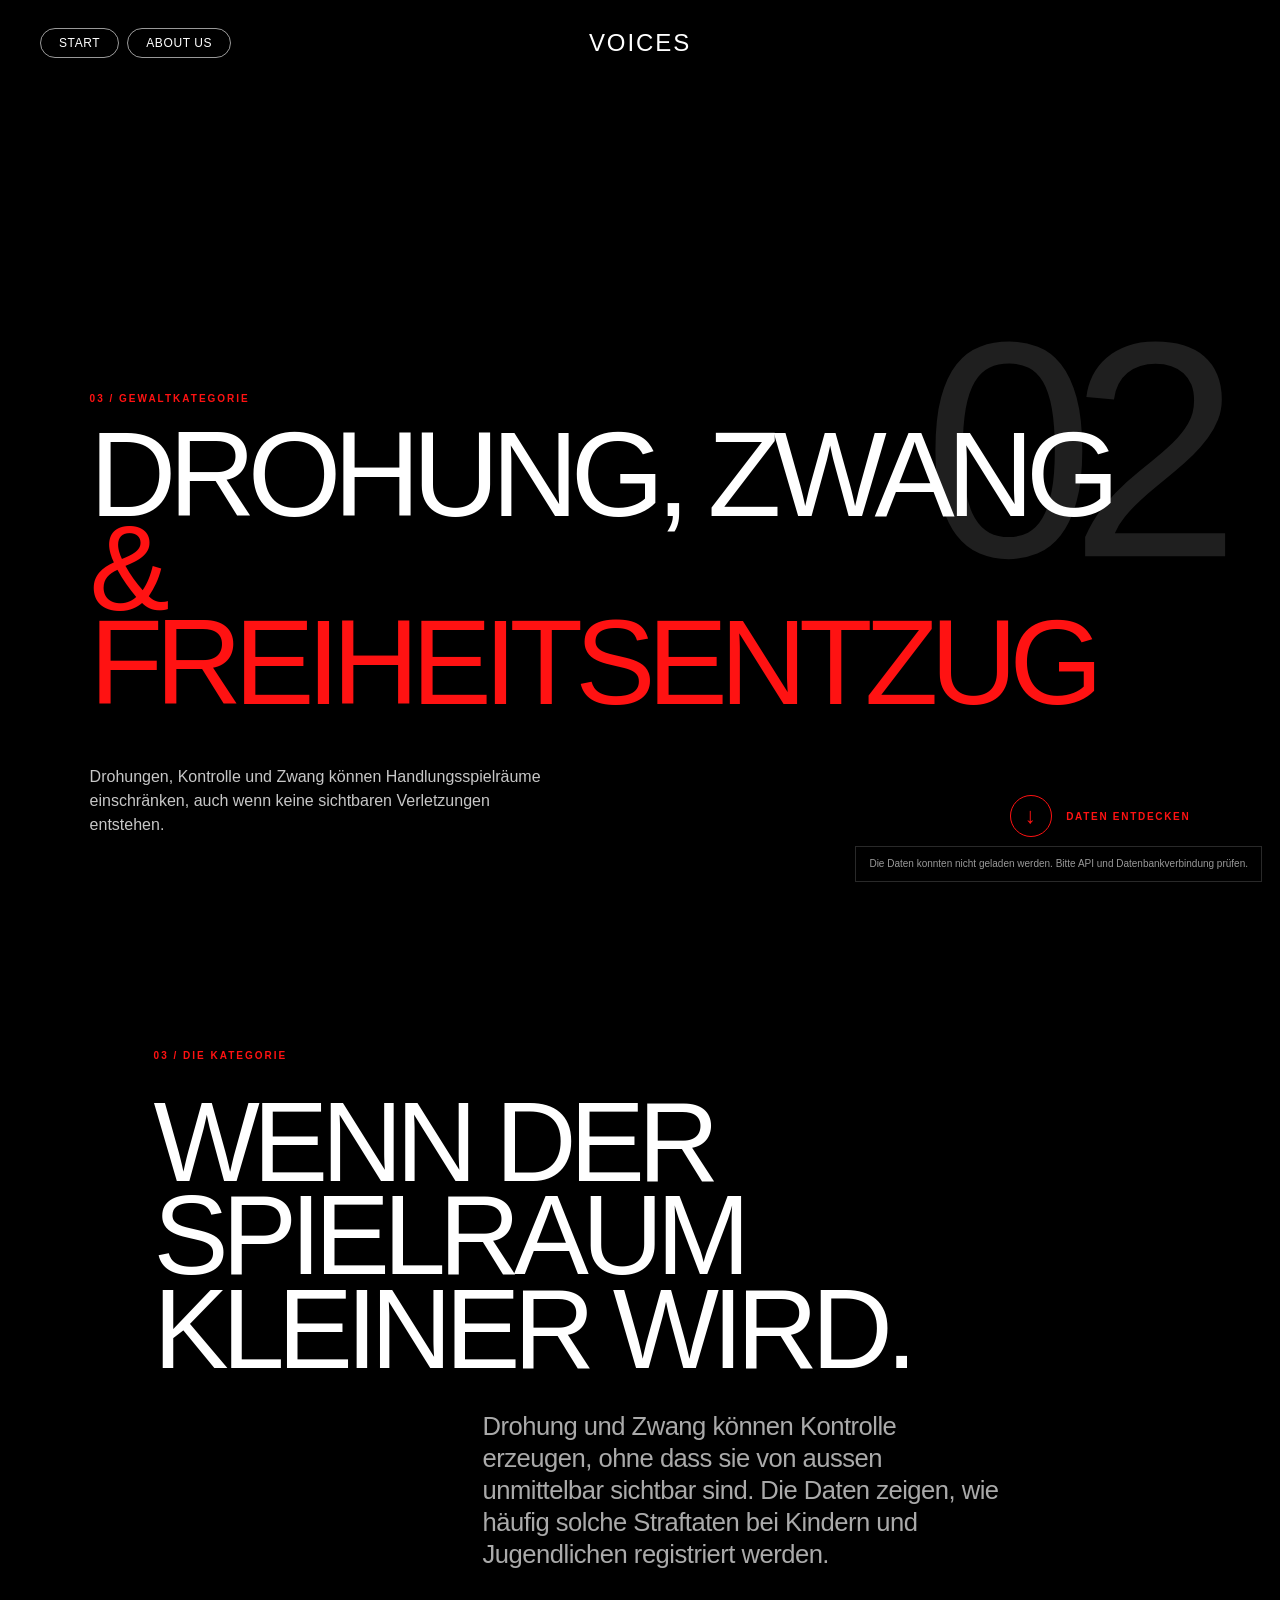
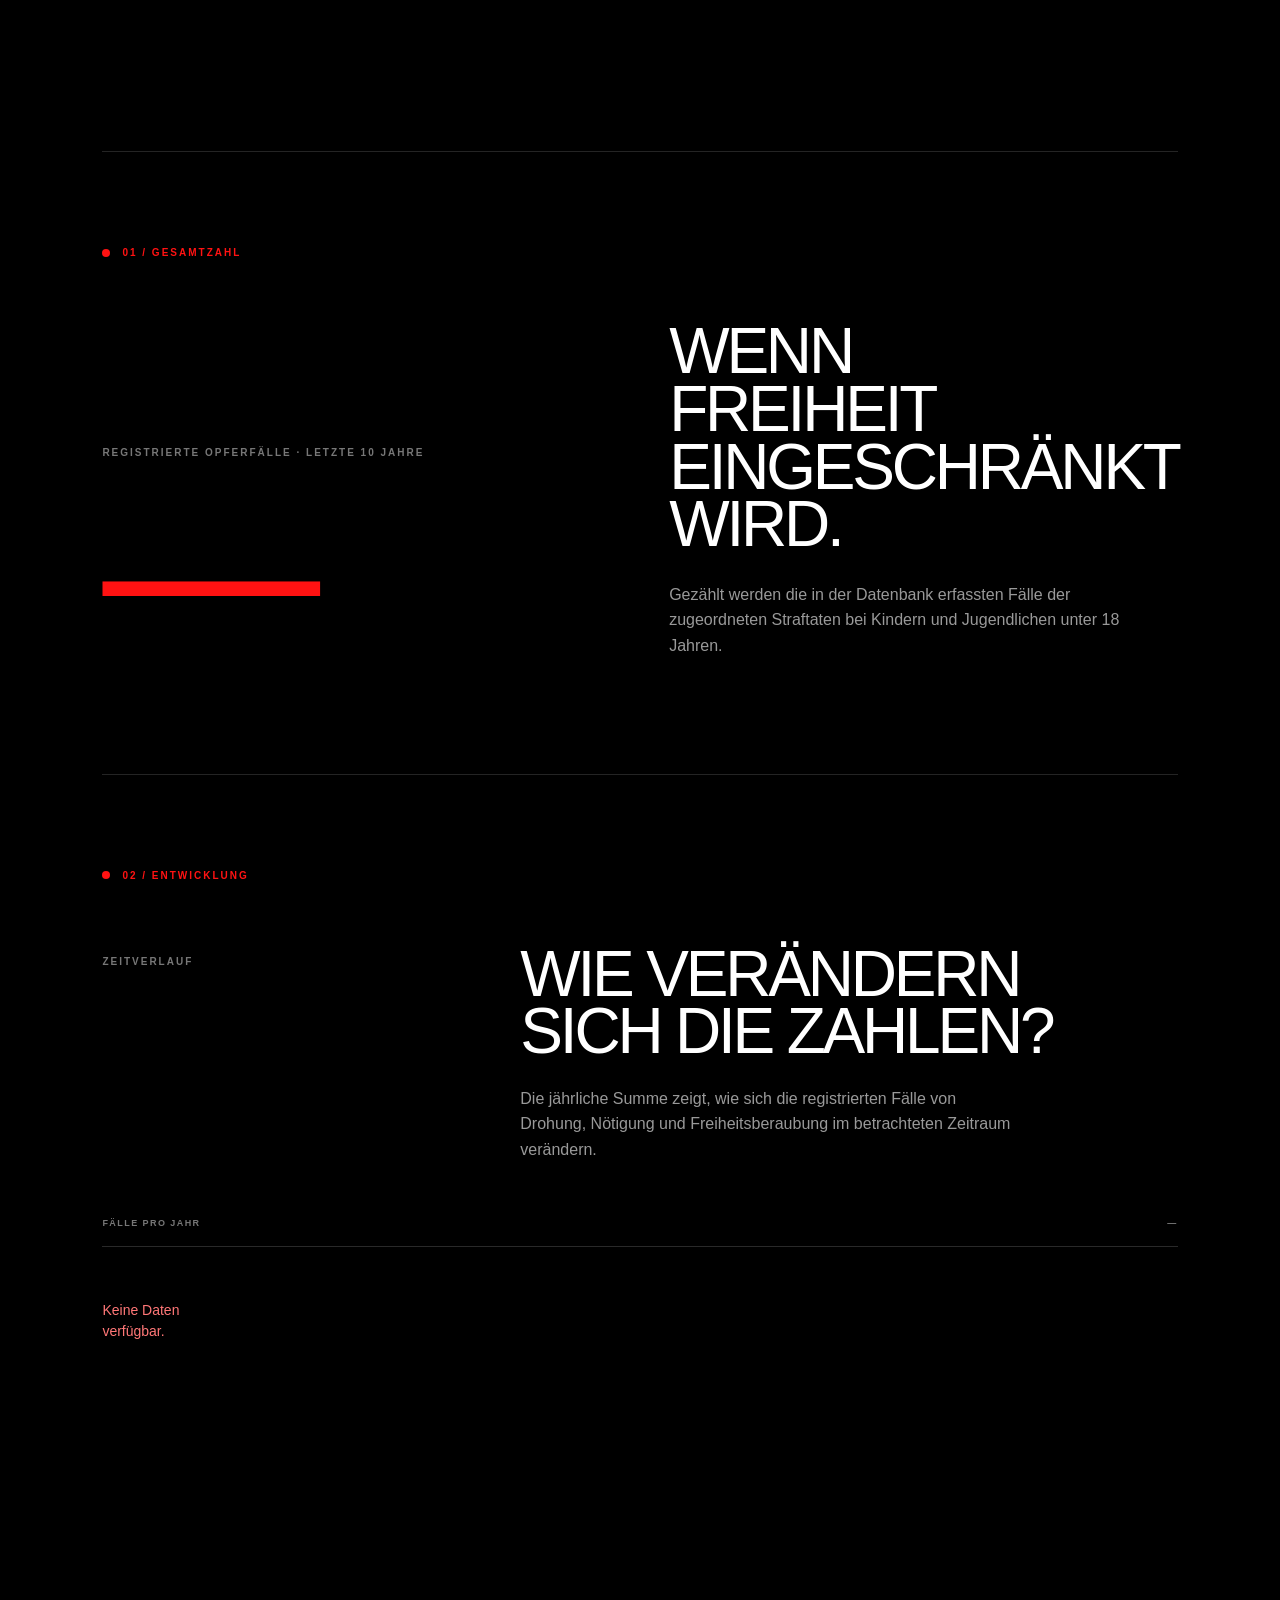
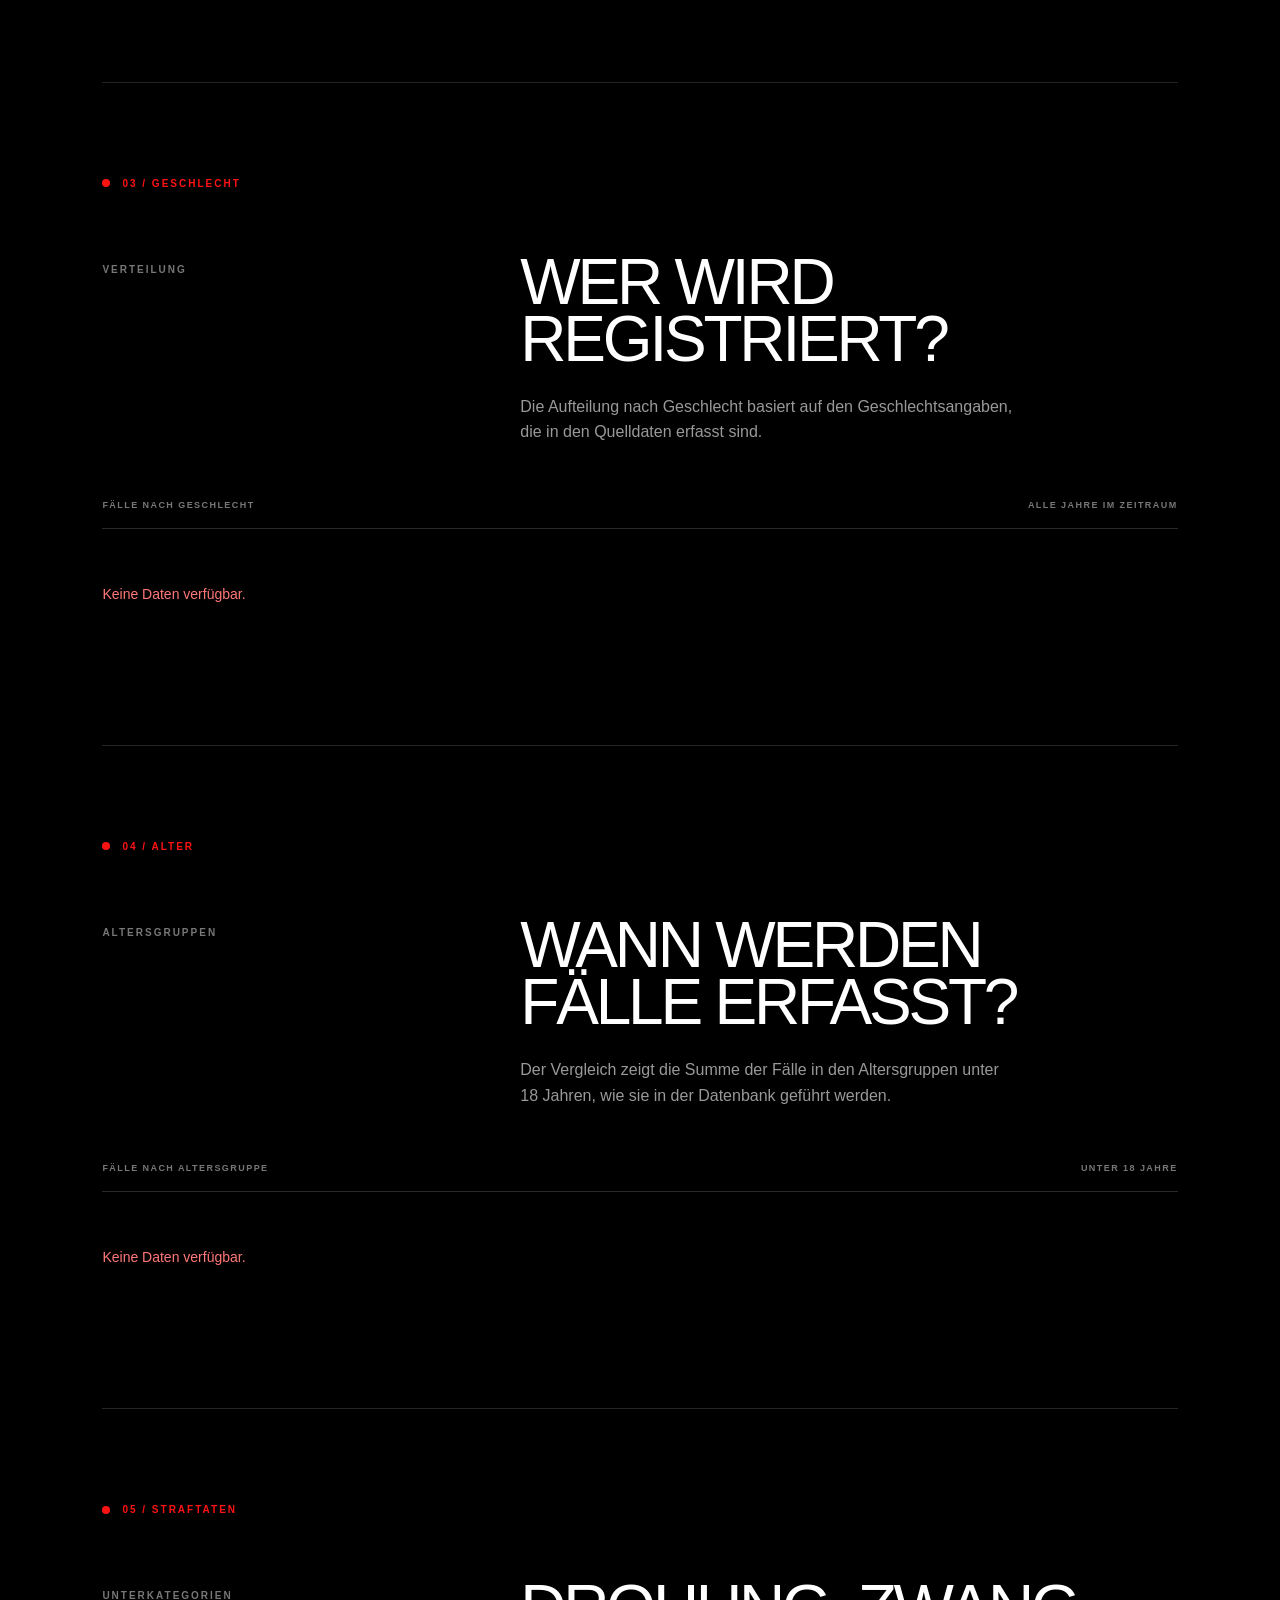
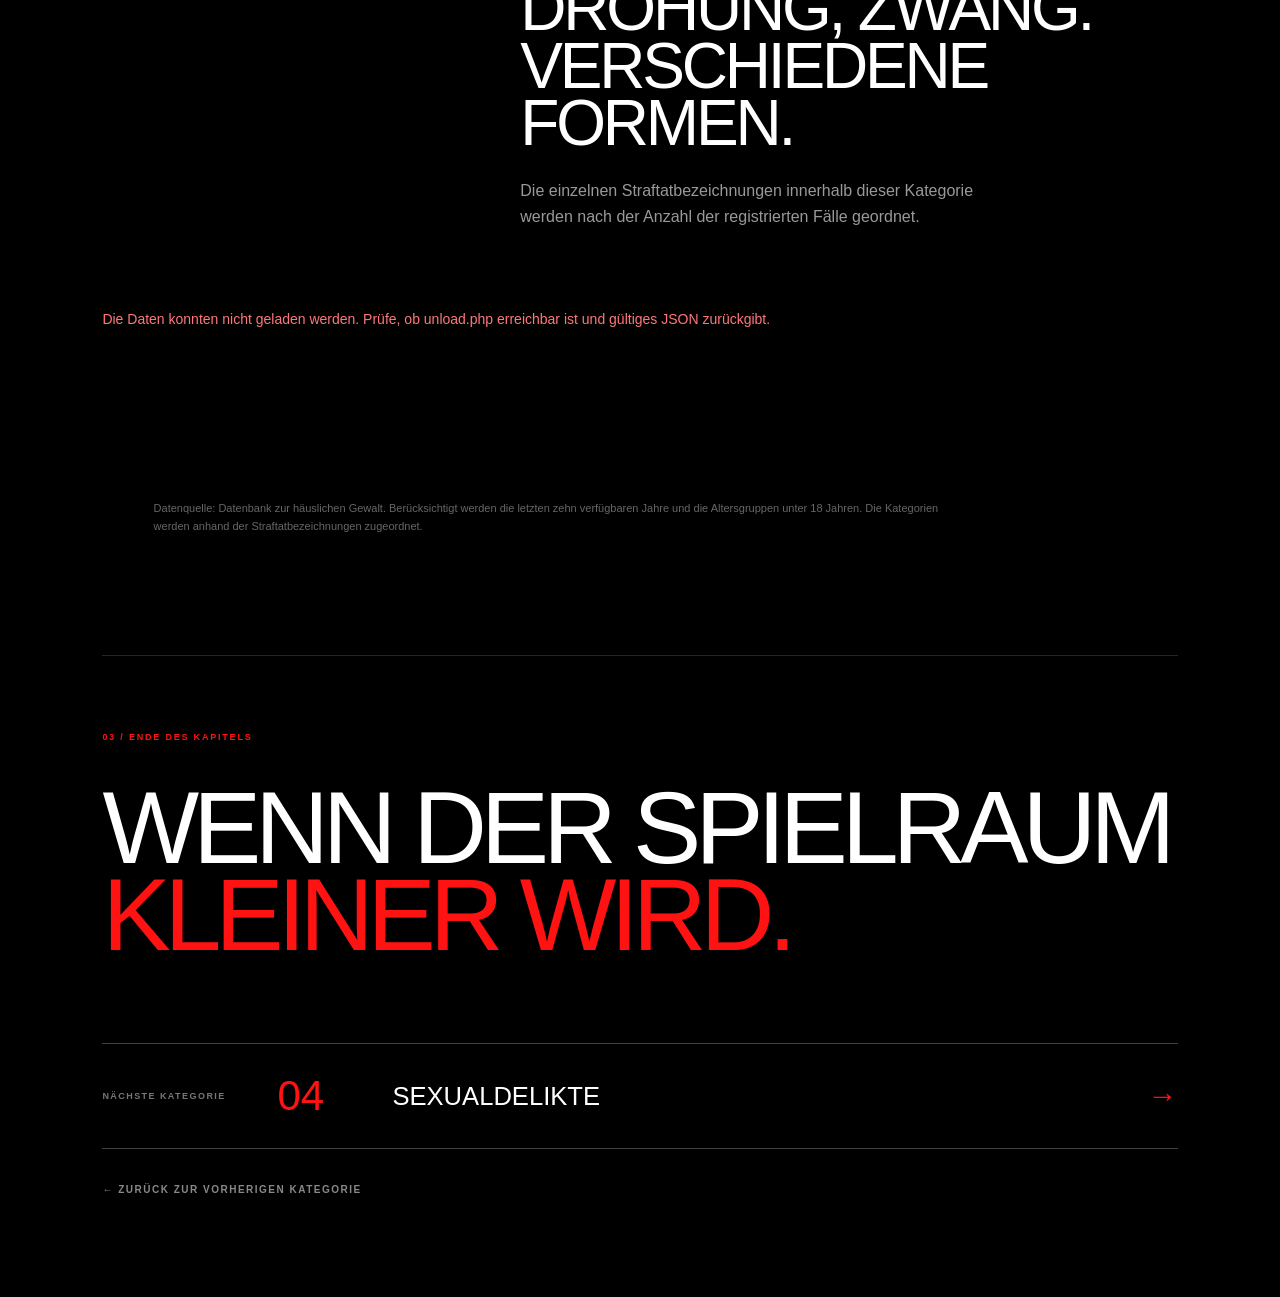
==== commit 819043a0: "Unterseiten erstellt" ====
--- a/IM3_php_project/drohung-zwang.html
+++ b/IM3_php_project/drohung-zwang.html
@@ -1,1412 +1,578 @@
 <!DOCTYPE html>
 <html lang="de">
-
 <head>
     <meta charset="UTF-8">
     <meta name="viewport" content="width=device-width, initial-scale=1.0">
-
+    <meta name="theme-color" content="#000000">
     <title>Drohung, Zwang & Freiheitsentzug — VOICES</title>
-
-    <link rel="stylesheet" href="Style.css">
+    <link rel="stylesheet" href="category-pages.css">
 </head>
-
-
-<body class="category-page coercion-page">
-
-
-<!-- =========================================================
-     HEADER
-========================================================== -->
-
-<header class="header visible category-header" id="header">
-
-    <nav class="navigation">
-
-        <a href="index.html" class="nav-button">
-            START
-        </a>
-
-        <a href="index.html#about" class="nav-button">
-            ABOUT US
-        </a>
-
+<body class="category-page threat-page">
+<header class="site-header" id="header">
+    <nav class="main-nav" aria-label="Hauptnavigation">
+        <a class="nav-pill" href="index.html">START</a>
+        <a class="nav-pill" href="index.html#about">ABOUT US</a>
     </nav>
-
-    <a href="index.html" class="logo">
-        VOICES
-    </a>
-
+    <a class="site-logo" href="index.html" aria-label="VOICES – Startseite">VOICES</a>
 </header>
 
-
-
 <main>
-
-
-    <!-- =========================================================
-         HERO
-    ========================================================== -->
-
-    <section class="category-hero">
-
-
-        <video
-                class="category-hero-video"
-                autoplay
-                muted
-                loop
-                playsinline
-        >
-
-            <source
-                    src="assets/Seifenblasen.mp4"
-                    type="video/mp4"
-            >
-
+    <section class="category-hero" id="top">
+        <video class="category-hero-video" autoplay muted loop playsinline aria-hidden="true">
+            <source src="assets/Videos/Trottinett.mp4" type="video/mp4">
         </video>
-
-
-
-        <!-- =======================================================
-             KATEGORIEN NAVIGATION
-        ======================================================== -->
-
-        <nav
-                class="category-nav category-page-nav"
-                aria-label="Gewaltkategorien"
-        >
-
-
-            <a
-                    href="koerperliche-gewalt.html"
-                    class="category-link"
-            >
-
-      <span class="category-number">
-        01
-      </span>
-
-                <span class="category-title">
-        KÖRPERLICHE GEWALT
-        <br>
-        & TÖTUNG
-      </span>
-
+        <div class="hero-shade"></div>
+
+        <nav class="category-nav" aria-label="Gewaltkategorien">
+            <a class="category-link" href="koerperliche-gewalt.html"><span class="category-number">01</span><span class="category-title">KÖRPERLICHE GEWALT<br>&amp; TÖTUNG</span></a>
+            <a class="category-link active" href="verbale-gewalt.html" aria-current="page"><span class="category-number">02</span><span class="category-title">VERBALE/DIGITALE GEWALT<br>&amp; EHRVERLETZUNG</span></a>
+            <a class="category-link" href="drohung-zwang.html"><span class="category-number">03</span><span class="category-title">DROHUNG, ZWANG<br>&amp; FREIHEITSENTZUG</span></a>
+            <a class="category-link" href="sexualdelikte.html"><span class="category-number">04</span><span class="category-title">SEXUALDELIKTE</span></a>
+            <a class="category-link" href="uebrige-straftaten.html"><span class="category-number">05</span><span class="category-title">ÜBRIGE STRAFTATEN</span></a>
+        </nav>
+
+        <div class="hero-content">
+            <span class="eyebrow">03 / GEWALTKATEGORIE</span>
+            <h1>DROHUNG, ZWANG<br><span>&amp; FREIHEITSENTZUG</span></h1>
+            <div class="hero-bottom">
+                <p>Drohungen, Kontrolle und Zwang können Handlungsspielräume einschränken, auch wenn keine sichtbaren Verletzungen entstehen.</p>
+                <a class="scroll-link" href="#category-story"><span class="scroll-icon">↓</span> DATEN ENTDECKEN</a>
+            </div>
+        </div>
+        <span class="hero-index" aria-hidden="true">02</span>
+    </section>
+
+    <section class="category-story" id="category-story">
+        <div class="chapter-intro reveal">
+            <span class="chapter-small">03 / DIE KATEGORIE</span>
+            <h2>WENN DER<br>SPIELRAUM<br>KLEINER WIRD.</h2>
+            <p>Drohung und Zwang können Kontrolle erzeugen, ohne dass sie von aussen unmittelbar sichtbar sind. Die Daten zeigen, wie häufig solche Straftaten bei Kindern und Jugendlichen registriert werden.</p>
+        </div>
+
+        <section class="data-section reveal" aria-labelledby="total-heading">
+            <div class="section-marker"><span></span>01 / GESAMTZAHL</div>
+            <div class="total-layout">
+                <div>
+                    <span class="stat-label">REGISTRIERTE OPFERFÄLLE · LETZTE 10 JAHRE</span>
+                    <strong class="big-number" id="total-cases">—</strong>
+                </div>
+                <div class="total-copy">
+                    <h3 id="total-heading">WENN<br>FREIHEIT<br>EINGESCHRÄNKT WIRD.</h3>
+                    <p>Gezählt werden die in der Datenbank erfassten Fälle der zugeordneten Straftaten bei Kindern und Jugendlichen unter 18 Jahren.</p>
+                </div>
+            </div>
+        </section>
+
+        <section class="data-section reveal" aria-labelledby="trend-heading">
+            <div class="section-marker"><span></span>02 / ENTWICKLUNG</div>
+            <div class="section-heading">
+                <span class="stat-label">ZEITVERLAUF</span>
+                <h3 id="trend-heading">WIE VERÄNDERN<br>SICH DIE ZAHLEN?</h3>
+                <p>Die jährliche Summe zeigt, wie sich die registrierten Fälle von Drohung, Nötigung und Freiheitsberaubung im betrachteten Zeitraum verändern.</p>
+            </div>
+            <div class="chart-panel">
+                <div class="chart-panel-heading"><span>FÄLLE PRO JAHR</span><span id="period-label">—</span></div>
+                <div id="year-chart" class="bar-chart year-chart" role="img" aria-label="Registrierte Fälle pro Jahr"></div>
+            </div>
+        </section>
+
+        <section class="data-section reveal" aria-labelledby="gender-heading">
+            <div class="section-marker"><span></span>03 / GESCHLECHT</div>
+            <div class="section-heading">
+                <span class="stat-label">VERTEILUNG</span>
+                <h3 id="gender-heading">WER WIRD<br>REGISTRIERT?</h3>
+                <p>Die Aufteilung nach Geschlecht basiert auf den Geschlechtsangaben, die in den Quelldaten erfasst sind.</p>
+            </div>
+            <div class="chart-panel">
+                <div class="chart-panel-heading"><span>FÄLLE NACH GESCHLECHT</span><span>ALLE JAHRE IM ZEITRAUM</span></div>
+                <div id="gender-chart" class="horizontal-chart" role="img" aria-label="Registrierte Fälle nach Geschlecht"></div>
+            </div>
+        </section>
+
+        <section class="data-section reveal" aria-labelledby="age-heading">
+            <div class="section-marker"><span></span>04 / ALTER</div>
+            <div class="section-heading">
+                <span class="stat-label">ALTERSGRUPPEN</span>
+                <h3 id="age-heading">WANN WERDEN<br>FÄLLE ERFASST?</h3>
+                <p>Der Vergleich zeigt die Summe der Fälle in den Altersgruppen unter 18 Jahren, wie sie in der Datenbank geführt werden.</p>
+            </div>
+            <div class="chart-panel">
+                <div class="chart-panel-heading"><span>FÄLLE NACH ALTERSGRUPPE</span><span>UNTER 18 JAHRE</span></div>
+                <div id="age-chart" class="horizontal-chart" role="img" aria-label="Registrierte Fälle nach Altersgruppe"></div>
+            </div>
+        </section>
+
+        <section class="data-section reveal" aria-labelledby="offence-heading">
+            <div class="section-marker"><span></span>05 / STRAFTATEN</div>
+            <div class="section-heading">
+                <span class="stat-label">UNTERKATEGORIEN</span>
+                <h3 id="offence-heading">DROHUNG, ZWANG.<br>VERSCHIEDENE FORMEN.</h3>
+                <p>Die einzelnen Straftatbezeichnungen innerhalb dieser Kategorie werden nach der Anzahl der registrierten Fälle geordnet.</p>
+            </div>
+            <div class="offence-list" id="offence-chart" role="list" aria-label="Registrierte Fälle nach Straftat">
+                <p class="loading-message">Daten werden geladen …</p>
+            </div>
+        </section>
+
+        <p class="data-note">Datenquelle: Datenbank zur häuslichen Gewalt. Berücksichtigt werden die letzten zehn verfügbaren Jahre und die Altersgruppen unter 18 Jahren. Die Kategorien werden anhand der Straftatbezeichnungen zugeordnet.</p>
+
+        <div class="category-outro reveal">
+            <span>03 / ENDE DES KAPITELS</span>
+            <h2>WENN DER SPIELRAUM<br><em>KLEINER WIRD.</em></h2>
+            <a href="sexualdelikte.html" class="next-category">
+                <span>NÄCHSTE KATEGORIE</span><strong>04</strong>
+                <p>SEXUALDELIKTE</p><b aria-hidden="true">→</b>
             </a>
-
-
-
-            <a
-                    href="verbale-gewalt.html"
-                    class="category-link"
-            >
-
-      <span class="category-number">
-        02
-      </span>
-
-                <span class="category-title">
-        VERBALE/DIGITALE GEWALT
-        <br>
-        & EHRVERLETZUNG
-      </span>
-
-            </a>
-
-
-
-            <a
-                    href="drohung-zwang.html"
-                    class="category-link active"
-            >
-
-      <span class="category-number">
-        03
-      </span>
-
-                <span class="category-title">
-        DROHUNG, ZWANG
-        <br>
-        & FREIHEITSENTZUG
-      </span>
-
-            </a>
-
-
-
-            <a
-                    href="sexualdelikte.html"
-                    class="category-link"
-            >
-
-      <span class="category-number">
-        04
-      </span>
-
-                <span class="category-title">
-        SEXUALDELIKTE
-      </span>
-
-            </a>
-
-
-
-            <a
-                    href="uebrige-straftaten.html"
-                    class="category-link"
-            >
-
-      <span class="category-number">
-        05
-      </span>
-
-                <span class="category-title">
-        ÜBRIGE STRAFTATEN
-      </span>
-
-            </a>
-
-
-        </nav>
-
-
-
-        <!-- =======================================================
-             HERO CONTENT
-        ======================================================== -->
-
-        <div class="category-hero-content">
-
-
-            <div class="category-kicker">
-                03 / GEWALTKATEGORIE
-            </div>
-
-
-            <!--
-              FIX:
-              Das & steht jetzt direkt hinter ZWANG.
-            -->
-
-            <h1 class="coercion-hero-title">
-
-                DROHUNG,
-                <br>
-
-                ZWANG <span class="coercion-amp">&</span>
-
-                <span class="coercion-last-line">
-        FREIHEITSENTZUG
-      </span>
-
-            </h1>
-
-
-
-            <div class="category-hero-bottom">
-
-
-                <p>
-
-                    Gewalt beginnt nicht erst mit einem körperlichen
-                    Angriff. Drohungen, Kontrolle und Zwang können
-                    Handlungsspielräume immer weiter einschränken.
-
-                </p>
-
-
-
-                <a
-                        href="#category-story"
-                        class="category-scroll"
-                >
-
-        <span>
-          ↓
-        </span>
-
-                    EXPLORE THE DATA
-
-                </a>
-
-
-            </div>
-
-
+            <a class="back-link" href="verbale-gewalt.html">← ZURÜCK ZUR VORHERIGEN KATEGORIE</a>
         </div>
-
-
-
-        <div class="category-hero-index">
-            03
-        </div>
-
-
     </section>
-
-
-
-    <!-- =========================================================
-         DATENSTORY
-    ========================================================== -->
-
-    <section
-            class="category-story coercion-story"
-            id="category-story"
-    >
-
-
-        <!-- =======================================================
-             ROTER FADEN
-        ======================================================== -->
-
-        <svg
-                class="category-thread"
-                viewBox="0 0 1400 5550"
-                preserveAspectRatio="none"
-                aria-hidden="true"
-        >
-
-
-            <path
-                    class="category-thread-background"
-                    d="
-        M 730 0
-
-        C 760 230, 1010 300, 940 540
-
-        C 870 770, 520 730, 500 1000
-
-        C 480 1250, 780 1330, 820 1570
-
-        C 860 1810, 610 1900, 570 2160
-
-        C 530 2420, 850 2470, 900 2700
-
-        C 950 2950, 680 3070, 650 3330
-
-        C 620 3590, 930 3680, 900 3940
-
-        C 870 4180, 610 4250, 650 4470
-
-        C 690 4680, 830 4750, 790 4920
-
-        C 760 5040, 750 5110, 780 5175
-      "
-            />
-
-
-
-            <path
-                    class="category-thread-progress"
-                    id="category-thread-progress"
-                    d="
-        M 730 0
-
-        C 760 230, 1010 300, 940 540
-
-        C 870 770, 520 730, 500 1000
-
-        C 480 1250, 780 1330, 820 1570
-
-        C 860 1810, 610 1900, 570 2160
-
-        C 530 2420, 850 2470, 900 2700
-
-        C 950 2950, 680 3070, 650 3330
-
-        C 620 3590, 930 3680, 900 3940
-
-        C 870 4180, 610 4250, 650 4470
-
-        C 690 4680, 830 4750, 790 4920
-
-        C 760 5040, 750 5110, 780 5175
-      "
-            />
-
-
-        </svg>
-
-
-
-        <!-- =======================================================
-             INTRO
-        ======================================================== -->
-
-        <div class="chapter-intro category-reveal">
-
-
-    <span class="chapter-small">
-      03 / THE CATEGORY
-    </span>
-
-
-            <h2>
-
-                WENN DER
-                <br>
-                SPIELRAUM
-                <br>
-                KLEINER WIRD.
-
-            </h2>
-
-
-            <p>
-
-                Drohung und Zwang können Kontrolle erzeugen,
-                ohne dass sie von aussen unmittelbar sichtbar sind.
-                Die folgenden Daten zeigen unterschiedliche Ebenen
-                dieser Kategorie.
-
-            </p>
-
-
-        </div>
-
-
-
-        <!-- =======================================================
-             01 — TOTAL
-        ======================================================== -->
-
-        <article
-                class="data-chapter coercion-total category-reveal"
-        >
-
-
-            <div class="chapter-marker">
-
-                <span></span>
-
-                01
-
-            </div>
-
-
-
-            <div class="coercion-total-frame">
-
-
-      <span class="stat-label">
-        REGISTRIERTE FÄLLE
-      </span>
-
-
-                <strong>
-                    341
-                </strong>
-
-
-                <div class="coercion-frame-lines">
-
-                    <span></span>
-                    <span></span>
-                    <span></span>
-                    <span></span>
-
-                </div>
-
-
-                <span class="placeholder-tag">
-        PLACEHOLDER
-      </span>
-
-
-            </div>
-
-
-
-            <div class="coercion-total-copy">
-
-
-                <h3>
-
-                    EINE ZAHL.
-                    <br>
-
-                    EIN BEGRENZTER
-                    <br>
-
-                    SPIELRAUM.
-
-                </h3>
-
-
-                <p>
-
-                    Diese Zahl ist momentan illustrativ.
-                    Sie wird später durch die tatsächlichen
-                    Daten dieser Gewaltkategorie ersetzt.
-
-                </p>
-
-
-            </div>
-
-
-        </article>
-
-
-
-        <!-- =======================================================
-             02 — VERTEILUNG
-        ======================================================== -->
-
-        <article
-                class="data-chapter coercion-forms category-reveal"
-        >
-
-
-            <div class="chapter-marker">
-
-                <span></span>
-
-                02
-
-            </div>
-
-
-
-            <div class="chapter-heading">
-
-
-      <span class="stat-label">
-        VERTEILUNG
-      </span>
-
-
-                <h3>
-
-                    WIE ENG
-                    <br>
-
-                    WIRD DER RAUM?
-
-                </h3>
-
-
-            </div>
-
-
-
-            <div class="containment-visual">
-
-
-                <div
-                        class="containment-box containment-a"
-                        style="--box-size:100%;"
-                >
-
-        <span>
-          01
-        </span>
-
-                    <strong>
-                        46%
-                    </strong>
-
-                    <p>
-                        BEREICH A
-                    </p>
-
-                </div>
-
-
-
-                <div
-                        class="containment-box containment-b"
-                        style="--box-size:78%;"
-                >
-
-        <span>
-          02
-        </span>
-
-                    <strong>
-                        29%
-                    </strong>
-
-                    <p>
-                        BEREICH B
-                    </p>
-
-                </div>
-
-
-
-                <div
-                        class="containment-box containment-c"
-                        style="--box-size:58%;"
-                >
-
-        <span>
-          03
-        </span>
-
-                    <strong>
-                        17%
-                    </strong>
-
-                    <p>
-                        BEREICH C
-                    </p>
-
-                </div>
-
-
-
-                <div
-                        class="containment-box containment-d"
-                        style="--box-size:40%;"
-                >
-
-        <span>
-          04
-        </span>
-
-                    <strong>
-                        08%
-                    </strong>
-
-                    <p>
-                        BEREICH D
-                    </p>
-
-                </div>
-
-
-            </div>
-
-
-
-            <span class="chart-placeholder">
-      ILLUSTRATIVE DATA / BEZEICHNUNGEN WERDEN ERSETZT
-    </span>
-
-
-        </article>
-
-
-
-        <!-- =======================================================
-             INTERRUPTION
-        ======================================================== -->
-
-        <article
-                class="coercion-interruption category-reveal"
-        >
-
-
-    <span class="coercion-interruption-label">
-      CONTROL / 01
-    </span>
-
-
-
-            <div class="coercion-sentence">
-
-
-      <span class="sentence-open">
-        DU KANNST
-      </span>
-
-
-                <strong>
-                    NICHT
-                </strong>
-
-
-                <span class="sentence-close">
-        EINFACH GEHEN.
-      </span>
-
-
-            </div>
-
-
-
-            <div class="coercion-caption">
-
-
-      <span>
-        00
-      </span>
-
-
-                <p>
-
-                    ZWANG KANN BEDEUTEN, DASS EINE ENTSCHEIDUNG
-                    NICHT MEHR FREI GETROFFEN WERDEN KANN.
-
-                </p>
-
-
-            </div>
-
-
-        </article>
-
-
-
-        <!-- =======================================================
-             03 — ZEIT
-        ======================================================== -->
-
-        <article
-                class="data-chapter coercion-years category-reveal"
-        >
-
-
-            <div class="chapter-marker">
-
-                <span></span>
-
-                03
-
-            </div>
-
-
-
-            <div class="chapter-heading">
-
-
-      <span class="stat-label">
-        ENTWICKLUNG
-      </span>
-
-
-                <h3>
-
-                    10 JAHRE.
-                    <br>
-
-                    10 PUNKTE.
-
-                </h3>
-
-
-            </div>
-
-
-
-            <div class="coercion-timeline">
-
-
-                <div class="timeline-base"></div>
-
-
-                <div
-                        class="timeline-point"
-                        style="--x:2%; --y:65%;"
-                >
-
-        <span>
-          2016
-        </span>
-
-                    <i></i>
-
-                </div>
-
-
-
-                <div
-                        class="timeline-point"
-                        style="--x:12%; --y:59%;"
-                >
-
-        <span>
-          2017
-        </span>
-
-                    <i></i>
-
-                </div>
-
-
-
-                <div
-                        class="timeline-point"
-                        style="--x:23%; --y:62%;"
-                >
-
-        <span>
-          2018
-        </span>
-
-                    <i></i>
-
-                </div>
-
-
-
-                <div
-                        class="timeline-point"
-                        style="--x:34%; --y:52%;"
-                >
-
-        <span>
-          2019
-        </span>
-
-                    <i></i>
-
-                </div>
-
-
-
-                <div
-                        class="timeline-point"
-                        style="--x:45%; --y:46%;"
-                >
-
-        <span>
-          2020
-        </span>
-
-                    <i></i>
-
-                </div>
-
-
-
-                <div
-                        class="timeline-point"
-                        style="--x:56%; --y:39%;"
-                >
-
-        <span>
-          2021
-        </span>
-
-                    <i></i>
-
-                </div>
-
-
-
-                <div
-                        class="timeline-point"
-                        style="--x:67%; --y:42%;"
-                >
-
-        <span>
-          2022
-        </span>
-
-                    <i></i>
-
-                </div>
-
-
-
-                <div
-                        class="timeline-point"
-                        style="--x:78%; --y:31%;"
-                >
-
-        <span>
-          2023
-        </span>
-
-                    <i></i>
-
-                </div>
-
-
-
-                <div
-                        class="timeline-point"
-                        style="--x:89%; --y:23%;"
-                >
-
-        <span>
-          2024
-        </span>
-
-                    <i></i>
-
-                </div>
-
-
-
-                <div
-                        class="timeline-point"
-                        style="--x:98%; --y:14%;"
-                >
-
-        <span>
-          2025
-        </span>
-
-                    <i></i>
-
-                </div>
-
-
-            </div>
-
-
-
-            <span class="chart-placeholder">
-      ILLUSTRATIVE DATA / WIRD ERSETZT
-    </span>
-
-
-        </article>
-
-
-
-        <!-- =======================================================
-             04 — ALTER
-        ======================================================== -->
-
-        <article
-                class="data-chapter coercion-age category-reveal"
-        >
-
-
-            <div class="chapter-marker">
-
-                <span></span>
-
-                04
-
-            </div>
-
-
-
-            <div class="chapter-heading">
-
-
-      <span class="stat-label">
-        ALTER
-      </span>
-
-
-                <h3>
-
-                    WER WIRD
-                    <br>
-
-                    EINGESCHRÄNKT?
-
-                </h3>
-
-
-            </div>
-
-
-
-            <div class="coercion-age-grid">
-
-
-                <div class="coercion-age-cell">
-
-        <span>
-          0–5
-        </span>
-
-                    <strong>
-                        11%
-                    </strong>
-
-                    <small>
-                        JAHRE
-                    </small>
-
-                </div>
-
-
-
-                <div class="coercion-age-cell">
-
-        <span>
-          6–11
-        </span>
-
-                    <strong>
-                        23%
-                    </strong>
-
-                    <small>
-                        JAHRE
-                    </small>
-
-                </div>
-
-
-
-                <div class="coercion-age-cell active">
-
-        <span>
-          12–15
-        </span>
-
-                    <strong>
-                        38%
-                    </strong>
-
-                    <small>
-                        JAHRE
-                    </small>
-
-                </div>
-
-
-
-                <div class="coercion-age-cell">
-
-        <span>
-          16–17
-        </span>
-
-                    <strong>
-                        28%
-                    </strong>
-
-                    <small>
-                        JAHRE
-                    </small>
-
-                </div>
-
-
-            </div>
-
-
-
-            <span class="chart-placeholder">
-      PLACEHOLDER DATA
-    </span>
-
-
-        </article>
-
-
-
-        <!-- =======================================================
-             05 — DATENSTRUKTUR
-        ======================================================== -->
-
-        <article
-                class="data-chapter coercion-types category-reveal"
-        >
-
-
-            <div class="chapter-marker">
-
-                <span></span>
-
-                05
-
-            </div>
-
-
-
-            <div class="chapter-heading">
-
-
-      <span class="stat-label">
-        DATENSTRUKTUR
-      </span>
-
-
-                <h3>
-
-                    VERSCHIEDENE FORMEN.
-                    <br>
-
-                    EIN GEMEINSAMES MUSTER:
-                    <br>
-
-                    KONTROLLE.
-
-                </h3>
-
-
-            </div>
-
-
-
-            <div class="coercion-type-list">
-
-
-                <div class="coercion-type">
-
-        <span class="coercion-type-index">
-          01
-        </span>
-
-                    <div class="coercion-type-name">
-                        UNTERKATEGORIE A
-                    </div>
-
-                    <div class="coercion-type-track">
-
-          <span
-                  style="--width:88%;"
-          ></span>
-
-                    </div>
-
-                    <strong>
-                        157
-                    </strong>
-
-                </div>
-
-
-
-                <div class="coercion-type">
-
-        <span class="coercion-type-index">
-          02
-        </span>
-
-                    <div class="coercion-type-name">
-                        UNTERKATEGORIE B
-                    </div>
-
-                    <div class="coercion-type-track">
-
-          <span
-                  style="--width:64%;"
-          ></span>
-
-                    </div>
-
-                    <strong>
-                        99
-                    </strong>
-
-                </div>
-
-
-
-                <div class="coercion-type">
-
-        <span class="coercion-type-index">
-          03
-        </span>
-
-                    <div class="coercion-type-name">
-                        UNTERKATEGORIE C
-                    </div>
-
-                    <div class="coercion-type-track">
-
-          <span
-                  style="--width:42%;"
-          ></span>
-
-                    </div>
-
-                    <strong>
-                        58
-                    </strong>
-
-                </div>
-
-
-
-                <div class="coercion-type">
-
-        <span class="coercion-type-index">
-          04
-        </span>
-
-                    <div class="coercion-type-name">
-                        UNTERKATEGORIE D
-                    </div>
-
-                    <div class="coercion-type-track">
-
-          <span
-                  style="--width:22%;"
-          ></span>
-
-                    </div>
-
-                    <strong>
-                        27
-                    </strong>
-
-                </div>
-
-
-            </div>
-
-
-
-            <span class="chart-placeholder">
-      BEZEICHNUNGEN UND DATEN WERDEN ERSETZT
-    </span>
-
-
-        </article>
-
-
-
-        <!-- =======================================================
-             OUTRO
-        ======================================================== -->
-
-        <div
-                class="category-outro coercion-outro category-reveal"
-        >
-
-
-    <span>
-      03 / END OF CHAPTER
-    </span>
-
-
-
-            <h2>
-
-                FREIHEIT
-                <br>
-
-                BEGINNT DORT,
-                <br>
-
-                <em>
-                    WO ZWANG ENDET.
-                </em>
-
-            </h2>
-
-
-
-            <a
-                    href="sexualdelikte.html"
-                    class="next-category"
-            >
-
-
-      <span>
-        NEXT CATEGORY
-      </span>
-
-
-                <strong>
-                    04
-                </strong>
-
-
-                <p>
-                    SEXUALDELIKTE
-                </p>
-
-
-                <b>
-                    →
-                </b>
-
-
-            </a>
-
-
-        </div>
-
-
-    </section>
-
-
 </main>
 
-
-
-<!-- =========================================================
-     JAVASCRIPT
-========================================================== -->
+<div id="data-status" class="data-status" role="status" aria-live="polite">Daten werden geladen …</div>
 
 <script>
-
-    document.addEventListener("DOMContentLoaded", function () {
-
-
-        /* =======================================================
-           REVEAL
-        ======================================================== */
-
-        const revealElements =
-            document.querySelectorAll(".category-reveal");
-
-
-        const revealObserver =
-            new IntersectionObserver(
-
-                function(entries) {
-
-                    entries.forEach(function(entry) {
-
-                        if (entry.isIntersecting) {
-
-                            entry.target.classList.add("is-visible");
-
-                            revealObserver.unobserve(entry.target);
-
-                        }
-
+document.addEventListener("DOMContentLoaded", () => {
+    const ageLabels = {
+        kids: "Unter 10 Jahre",
+        teens: "10–14 Jahre",
+        youngadult: "15–17 Jahre"
+    };
+
+    const ageOrder = ["kids", "teens", "youngadult"];
+    const clusterType = "threat";
+
+    const normalize = value => String(value ?? "").trim().toLowerCase().replace(/\s+/g, " ");
+    const number = value => {
+        const parsed = Number(String(value ?? "0").replace(/'/g, "").replace(/,/g, "").trim());
+        return Number.isFinite(parsed) ? parsed : 0;
+    };
+    const format = value => Math.round(value).toLocaleString("de-CH");
+    const isRelevantOffence = name => {
+        const value = normalize(name);
+        if (clusterType === "physical") {
+            return value.includes("tötungsdelikte") ||
+                value.includes("körperverletzung") ||
+                value.includes("tätlichkeiten") ||
+                value.includes("gefährdung des lebens") ||
+                value.includes("verabreichen gesundheitsgefährdender");
+        }
+        if (clusterType === "threat") {
+            return value.includes("drohung") ||
+                (value.includes("nötigung") && !value.includes("sexuelle") && !value.includes("sexueller")) ||
+                value.includes("freiheitsberaubung") ||
+                value.includes("entführung");
+        }
+        if (clusterType === "sexual") {
+            return value.includes("sexuelle") ||
+                value.includes("sexueller") ||
+                value.includes("vergewaltigung") ||
+                value.includes("schändung") ||
+                value.includes("missbrauch einer urteilsunfähigen") ||
+                value.includes("unbefugtes weiterleiten");
+        }
+        if (clusterType === "other") {
+            return value.includes("übrige art.");
+        }
+        return value.includes("üble nachrede") ||
+            value.includes("verleumdung") ||
+            value.includes("beschimpfung") ||
+            value.includes("missbrauch einer fernmeldeanlage");
+    };
+    const isUnder18 = row => ageOrder.includes(normalize(row.altersgruppe));
+    const sumBy = (rows, keyFn) => {
+        const result = new Map();
+        rows.forEach(row => {
+            const key = keyFn(row);
+            result.set(key, (result.get(key) || 0) + number(row.anzahl));
+        });
+        return result;
+    };
+
+    function renderBars(container, entries, options = {}) {
+        container.replaceChildren();
+        if (!entries.length) {
+            container.innerHTML = '<p class="empty-message">Für diese Auswahl liegen keine Daten vor.</p>';
+            return;
+        }
+        const max = Math.max(...entries.map(entry => entry.value), 1);
+        entries.forEach((entry, index) => {
+            const row = document.createElement("div");
+            row.className = "bar-row";
+            const top = document.createElement("div");
+            top.className = "bar-row-top";
+            const label = document.createElement("span");
+            label.className = "bar-label";
+            label.textContent = entry.label;
+            const value = document.createElement("strong");
+            value.className = "bar-value";
+            value.textContent = format(entry.value);
+            top.append(label, value);
+            const track = document.createElement("div");
+            track.className = "bar-track";
+            const fill = document.createElement("span");
+            fill.className = "bar-fill" + (options.redFirst && index === 0 ? " red" : "");
+            fill.style.width = `${(entry.value / max) * 100}%`;
+            track.append(fill);
+            row.append(top, track);
+            container.append(row);
+        });
+    }
+
+    function renderPieChart(container, entries, chartLabel) {
+        container.replaceChildren();
+        container.classList.add("pie-chart-layout");
+        container.setAttribute("role", "img");
+        container.setAttribute("aria-label", chartLabel);
+
+        const validEntries = entries.filter(entry => entry.value > 0);
+        const total = validEntries.reduce((sum, entry) => sum + entry.value, 0);
+
+        if (!total) {
+            container.innerHTML = '<p class="empty-message">Für diese Auswahl liegen keine Daten vor.</p>';
+            return;
+        }
+
+        const colors = ["#ff1212", "#f1f1f1", "#777777", "#444444", "#bcbcbc", "#8b0000"];
+        let currentAngle = 0;
+        const stops = [];
+        const pie = document.createElement("div");
+        pie.className = "pie-chart";
+
+        validEntries.forEach((entry, index) => {
+            const start = currentAngle;
+            currentAngle += (entry.value / total) * 360;
+            const color = colors[index % colors.length];
+            stops.push(`${color} ${start}deg ${currentAngle}deg`);
+        });
+
+        pie.style.background = `conic-gradient(${stops.join(", ")})`;
+        pie.setAttribute("aria-hidden", "true");
+
+        const legend = document.createElement("div");
+        legend.className = "pie-chart-legend";
+
+        validEntries.forEach((entry, index) => {
+            const row = document.createElement("div");
+            row.className = "pie-legend-row";
+
+            const left = document.createElement("div");
+            left.className = "pie-legend-left";
+
+            const swatch = document.createElement("span");
+            swatch.className = "pie-legend-swatch";
+            swatch.style.backgroundColor = colors[index % colors.length];
+            swatch.setAttribute("aria-hidden", "true");
+
+            const label = document.createElement("span");
+            label.className = "pie-legend-label";
+            label.textContent = entry.label;
+
+            const right = document.createElement("div");
+            right.className = "pie-legend-right";
+
+            const value = document.createElement("strong");
+            value.className = "pie-legend-value";
+            value.textContent = format(entry.value);
+
+            const percentage = document.createElement("span");
+            percentage.className = "pie-legend-percentage";
+            percentage.textContent = `${(entry.value / total * 100).toLocaleString("de-CH", { maximumFractionDigits: 1 })}%`;
+
+            left.append(swatch, label);
+            right.append(value, percentage);
+            row.append(left, right);
+            legend.append(row);
+        });
+
+        const totalLabel = document.createElement("div");
+        totalLabel.className = "pie-chart-total";
+        totalLabel.innerHTML = `<span>GESAMT</span><strong>${format(total)}</strong>`;
+        container.append(pie, legend, totalLabel);
+    }
+
+    function renderYearChart(yearRows) {
+        const container = document.getElementById("year-chart");
+        container.replaceChildren();
+        if (!yearRows.length) {
+            container.innerHTML = '<p class="empty-message">Für diesen Zeitraum liegen keine Daten vor.</p>';
+            return;
+        }
+        const max = Math.max(...yearRows.map(row => row.value), 1);
+        yearRows.forEach(row => {
+            const item = document.createElement("div");
+            item.className = "year-bar-item";
+            const value = document.createElement("span");
+            value.className = "year-bar-value";
+            value.textContent = format(row.value);
+            const track = document.createElement("div");
+            track.className = "year-bar-track";
+            const fill = document.createElement("span");
+            fill.className = "year-bar-fill";
+            fill.style.height = `${Math.max(2, (row.value / max) * 100)}%`;
+            track.append(fill);
+            const year = document.createElement("span");
+            year.className = "year-bar-label";
+            year.textContent = row.label;
+
+            const tooltip = document.createElement("div");
+            tooltip.className = "year-chart-tooltip";
+            tooltip.setAttribute("role", "tooltip");
+            const tooltipTitle = document.createElement("strong");
+            tooltipTitle.className = "year-chart-tooltip-title";
+            tooltipTitle.textContent = `${row.label} · ${format(row.value)} Fälle`;
+            tooltip.append(tooltipTitle);
+            if (row.offences && row.offences.length) {
+                row.offences.forEach(offence => {
+                    const line = document.createElement("div");
+                    line.className = "year-chart-tooltip-row";
+                    const offenceName = document.createElement("span");
+                    offenceName.className = "year-chart-tooltip-name";
+                    offenceName.textContent = offence.label;
+                    const offenceValue = document.createElement("strong");
+                    offenceValue.className = "year-chart-tooltip-value";
+                    offenceValue.textContent = format(offence.value);
+                    line.append(offenceName, offenceValue);
+                    tooltip.append(line);
+                });
+            } else {
+                const noData = document.createElement("p");
+                noData.className = "year-chart-tooltip-empty";
+                noData.textContent = "Keine Fälle in diesem Jahr.";
+                tooltip.append(noData);
+            }
+            item.tabIndex = 0;
+            item.setAttribute("aria-label", `${row.label}: ${format(row.value)} Fälle insgesamt. Hoovern oder fokussieren für die Aufschlüsselung nach Straftat.`);
+            item.append(value, track, year, tooltip);
+            container.append(item);
+        });
+    }
+
+    const legalArticles = [
+        {
+            match: "beschimpfung",
+            title: "Beschimpfung",
+            article: "Art. 177",
+            paragraphs: [
+                "1 Wer jemanden in anderer Weise durch Wort, Schrift, Bild, Gebärde oder Tätlichkeiten in seiner Ehre angreift, wird, auf Antrag, mit Geldstrafe bis zu 90 Tagessätzen bestraft.235",
+                "2 Hat der Beschimpfte durch sein ungebührliches Verhalten zu der Beschimpfung unmittelbar Anlass gegeben, so kann das Gericht den Täter von Strafe befreien.",
+                "3 Ist die Beschimpfung unmittelbar mit einer Beschimpfung oder Tätlichkeit erwidert worden, so kann das Gericht einen oder beide Täter von Strafe befreien."
+            ]
+        },
+        {
+            match: "missbrauch einer fernmeldeanlage",
+            title: "Missbrauch einer Fernmeldeanlage",
+            article: "Art. 179septies",
+            paragraphs: [
+                "Wer eine Fernmeldeanlage zur Beunruhigung oder Belästigung missbraucht, wird, auf Antrag, mit Freiheitsstrafe bis zu einem Jahr oder Geldstrafe bestraft."
+            ]
+        },
+        {
+            match: "üble nachrede",
+            title: "Üble Nachrede",
+            article: "Art. 173",
+            paragraphs: [
+                "1. Wer jemanden bei einem andern eines unehrenhaften Verhaltens oder anderer Tatsachen, die geeignet sind, seinen Ruf zu schädigen, beschuldigt oder verdächtigt, wer eine solche Beschuldigung oder Verdächtigung weiterverbreitet, wird, auf Antrag, mit Geldstrafe bestraft.233",
+                "2. Beweist der Beschuldigte, dass die von ihm vorgebrachte oder weiterverbreitete Äusserung der Wahrheit entspricht, oder dass er ernsthafte Gründe hatte, sie in guten Treuen für wahr zu halten, so ist er nicht strafbar.",
+                "3. Der Beschuldigte wird zum Beweis nicht zugelassen und ist strafbar für Äusserungen, die ohne Wahrung öffentlicher Interessen oder sonst wie ohne begründete Veranlassung, vorwiegend in der Absicht vorgebracht oder verbreitet werden, jemandem Übles vorzuwerfen, insbesondere, wenn sich die Äusserungen auf das Privat- oder Familienleben beziehen.",
+                "4. Nimmt der Täter seine Äusserung als unwahr zurück, so kann er milder bestraft oder ganz von Strafe befreit werden.",
+                "5. Hat der Beschuldigte den Wahrheitsbeweis nicht erbracht oder sind seine Äusserungen unwahr oder nimmt der Beschuldigte sie zurück, so hat das Gericht dies im Urteil oder in einer andern Urkunde festzustellen."
+            ]
+        },
+        {
+            match: "verleumdung",
+            title: "Verleumdung",
+            article: "Art. 174",
+            paragraphs: [
+                "1. Wer jemanden wider besseres Wissen bei einem andern eines unehrenhaften Verhaltens oder anderer Tatsachen, die geeignet sind, seinen Ruf zu schädigen, beschuldigt oder verdächtigt, wer eine solche Beschuldigung oder Verdächtigung wider besseres Wissen verbreitet, wird, auf Antrag, mit Freiheitsstrafe bis zu drei Jahren oder Geldstrafe bestraft.",
+                "2. Ist der Täter planmässig darauf ausgegangen, den guten Ruf einer Person zu untergraben, so wird er mit Freiheitsstrafe von einem Monat bis zu drei Jahren oder Geldstrafe nicht unter 30 Tagessätzen bestraft.234",
+                "3. Zieht der Täter seine Äusserungen vor dem Gericht als unwahr zurück, so kann er milder bestraft werden. Das Gericht stellt dem Verletzten über den Rückzug eine Urkunde aus."
+            ]
+        }
+    ];
+
+    function articleForOffence(offenceName) {
+        const normalizedName = normalize(offenceName);
+        return legalArticles.find(article => normalizedName.includes(article.match));
+    }
+
+    function renderOffences(entries) {
+        const container = document.getElementById("offence-chart");
+        container.replaceChildren();
+        if (!entries.length) {
+            container.innerHTML = '<p class="empty-message">Für diese Auswahl liegen keine Daten vor.</p>';
+            return;
+        }
+
+        entries.forEach((entry, index) => {
+            const article = articleForOffence(entry.label);
+            const item = document.createElement("div");
+            item.className = "offence-item";
+            item.setAttribute("role", "listitem");
+
+            const button = document.createElement("button");
+            button.type = "button";
+            button.className = "offence-row";
+            button.setAttribute("aria-expanded", "false");
+
+            const rank = document.createElement("span");
+            rank.className = "offence-rank";
+            rank.textContent = String(index + 1).padStart(2, "0");
+
+            const name = document.createElement("span");
+            name.className = "offence-name";
+            name.textContent = entry.label;
+
+            const value = document.createElement("strong");
+            value.className = "offence-value";
+            value.textContent = format(entry.value);
+
+            const arrow = document.createElement("span");
+            arrow.className = "offence-toggle-icon";
+            arrow.setAttribute("aria-hidden", "true");
+            arrow.textContent = "+";
+
+            button.append(rank, name, value, arrow);
+            item.append(button);
+            let panel = null;
+
+            if (article) {
+                panel = document.createElement("div");
+                panel.className = "offence-detail";
+                panel.hidden = true;
+
+                const heading = document.createElement("div");
+                heading.className = "offence-article-heading";
+
+                const articleTitle = document.createElement("h4");
+                articleTitle.textContent = article.title;
+
+                const articleNumber = document.createElement("span");
+                articleNumber.textContent = article.article;
+
+                heading.append(articleTitle, articleNumber);
+                panel.append(heading);
+
+                article.paragraphs.forEach(paragraphText => {
+                    const paragraph = document.createElement("p");
+                    paragraph.textContent = paragraphText;
+                    panel.append(paragraph);
+                });
+
+                button.setAttribute("aria-controls", `article-panel-${index}`);
+                panel.id = `article-panel-${index}`;
+                button.addEventListener("click", () => {
+                    const isOpening = button.getAttribute("aria-expanded") !== "true";
+
+                    container.querySelectorAll(".offence-row[aria-expanded='true']").forEach(openButton => {
+                        openButton.setAttribute("aria-expanded", "false");
+                        const openPanel = document.getElementById(openButton.getAttribute("aria-controls"));
+                        if (openPanel) openPanel.hidden = true;
                     });
 
-                },
-
-                {
-                    threshold: 0.12,
-                    rootMargin: "0px 0px -100px 0px"
-                }
-
+                    if (isOpening) {
+                        button.setAttribute("aria-expanded", "true");
+                        panel.hidden = false;
+                    }
+                });
+            } else {
+                button.disabled = true;
+                button.title = "Für diese Straftat ist noch kein Gesetzestext hinterlegt.";
+                button.classList.add("no-article");
+                const empty = document.createElement("span");
+                empty.className = "offence-toggle-icon";
+                empty.textContent = "–";
+                button.append(empty);
+            }
+
+            if (panel) item.append(panel);
+            container.append(item);
+        });
+    }
+
+    async function loadData() {
+        const status = document.getElementById("data-status");
+        try {
+            const response = await fetch("unload.php", { headers: { "Accept": "application/json" } });
+            if (!response.ok) throw new Error(`HTTP ${response.status}`);
+            const data = await response.json();
+            if (!Array.isArray(data)) throw new Error("Die API hat kein Daten-Array zurückgegeben.");
+
+            const allYears = data.map(row => Number(row.jahr)).filter(Number.isFinite);
+            if (!allYears.length) throw new Error("In der Datenbank wurden keine Jahresangaben gefunden.");
+            const latestYear = Math.max(...allYears);
+            const firstYear = latestYear - 9;
+
+            const rows = data.filter(row => {
+                const year = Number(row.jahr);
+                return year >= firstYear && year <= latestYear && isUnder18(row) && isRelevantOffence(row.straftat);
+            });
+
+            const total = rows.reduce((sum, row) => sum + number(row.anzahl), 0);
+            document.getElementById("total-cases").textContent = format(total);
+            document.getElementById("period-label").textContent = `${firstYear}–${latestYear}`;
+
+            const years = Array.from({ length: 10 }, (_, i) => firstYear + i);
+            const yearRows = years.map(year => {
+                const rowsForYear = rows.filter(row => Number(row.jahr) === year);
+                const byOffenceForYear = sumBy(rowsForYear, row => String(row.straftat ?? "").trim());
+                return {
+                    label: String(year),
+                    value: rowsForYear.reduce((sum, row) => sum + number(row.anzahl), 0),
+                    offences: [...byOffenceForYear.entries()]
+                        .map(([label, value]) => ({ label, value }))
+                        .sort((a, b) => b.value - a.value)
+                };
+            });
+            renderYearChart(yearRows);
+
+            const genderNames = new Map([
+                ["weiblich", "Mädchen / weiblich"],
+                ["männlich", "Jungen / männlich"],
+                ["divers", "Divers"],
+                ["unbekannt", "Unbekannt"]
+            ]);
+            const byGender = sumBy(rows, row => normalize(row.geschlecht) || "unbekannt");
+            const genderEntries = [...byGender.entries()]
+                .map(([key, value]) => ({ label: genderNames.get(key) || key.charAt(0).toUpperCase() + key.slice(1), value }))
+                .sort((a, b) => b.value - a.value);
+            renderPieChart(document.getElementById("gender-chart"), genderEntries, "Kreisdiagramm: Fälle nach Geschlecht");
+
+            const byAge = sumBy(rows, row => normalize(row.altersgruppe));
+            renderPieChart(
+                document.getElementById("age-chart"),
+                ageOrder.map(key => ({ label: ageLabels[key], value: byAge.get(key) || 0 })),
+                "Kreisdiagramm: Fälle nach Altersgruppe"
             );
 
-
-        revealElements.forEach(function(element) {
-
-            revealObserver.observe(element);
-
-        });
-
-
-
-        /* =======================================================
-           ROTER FADEN
-        ======================================================== */
-
-        const story =
-            document.querySelector(".category-story");
-
-
-        const thread =
-            document.querySelector("#category-thread-progress");
-
-
-        if (story && thread) {
-
-
-            const length =
-                thread.getTotalLength();
-
-
-            thread.style.strokeDasharray =
-                length;
-
-
-            thread.style.strokeDashoffset =
-                length;
-
-
-
-            function updateThread() {
-
-
-                const rect =
-                    story.getBoundingClientRect();
-
-
-                const viewport =
-                    window.innerHeight;
-
-
-                const start =
-                    viewport * 0.7;
-
-
-                const scrolled =
-                    start - rect.top;
-
-
-                const distance =
-                    story.offsetHeight * 0.91;
-
-
-                let progress =
-                    scrolled / distance;
-
-
-                progress =
-                    Math.max(
-                        0,
-                        Math.min(1, progress)
-                    );
-
-
-                thread.style.strokeDashoffset =
-                    length * (1 - progress);
-
-
+            const byOffence = sumBy(rows, row => String(row.straftat ?? "").trim());
+            renderOffences([...byOffence.entries()]
+                .map(([label, value]) => ({ label, value }))
+                .sort((a, b) => b.value - a.value));
+
+            status.textContent = `Daten geladen · ${firstYear}–${latestYear}`;
+            status.classList.add("loaded");
+        } catch (error) {
+            console.error("Fehler beim Laden der Daten:", error);
+            status.textContent = "Die Daten konnten nicht geladen werden. Bitte API und Datenbankverbindung prüfen.";
+            document.getElementById("offence-chart").innerHTML = '<p class="error-message">Die Daten konnten nicht geladen werden. Prüfe, ob unload.php erreichbar ist und gültiges JSON zurückgibt.</p>';
+            document.getElementById("year-chart").innerHTML = '<p class="error-message">Keine Daten verfügbar.</p>';
+            document.getElementById("gender-chart").innerHTML = '<p class="error-message">Keine Daten verfügbar.</p>';
+            document.getElementById("age-chart").innerHTML = '<p class="error-message">Keine Daten verfügbar.</p>';
+        }
+    }
+
+    const revealObserver = new IntersectionObserver(entries => {
+        entries.forEach(entry => {
+            if (entry.isIntersecting) {
+                entry.target.classList.add("is-visible");
+                revealObserver.unobserve(entry.target);
             }
-
-
-            window.addEventListener(
-                "scroll",
-                updateThread,
-                { passive: true }
-            );
-
-
-            window.addEventListener(
-                "resize",
-                updateThread
-            );
-
-
-            updateThread();
-
-        }
-
-
-
-        /* =======================================================
-           VISUALISIERUNGEN
-        ======================================================== */
-
-        const animatedElements =
-            document.querySelectorAll(
-                ".containment-visual, .coercion-timeline, .coercion-type-list"
-            );
-
-
-        const animationObserver =
-            new IntersectionObserver(
-
-                function(entries) {
-
-                    entries.forEach(function(entry) {
-
-                        if (entry.isIntersecting) {
-
-                            entry.target.classList.add("animate");
-
-                            animationObserver.unobserve(entry.target);
-
-                        }
-
-                    });
-
-                },
-
-                {
-                    threshold: 0.2
-                }
-
-            );
-
-
-        animatedElements.forEach(function(element) {
-
-            animationObserver.observe(element);
-
-        });
-
-
-    });
-
+        });
+    }, { threshold: 0.12, rootMargin: "0px 0px -60px 0px" });
+    document.querySelectorAll(".reveal").forEach(element => revealObserver.observe(element));
+
+    loadData();
+});
 </script>
-
-
 </body>
-</html>+</html>
--- a/IM3_php_project/category-pages.css
+++ b/IM3_php_project/category-pages.css
@@ -0,0 +1,855 @@
+/* ==========================================================
+   VOICES — GEMEINSAMES STYLING FÜR DIE FÜNF UNTERSEITEN
+   Unterseite 02: Verbale/digitale Gewalt
+========================================================== */
+
+:root {
+    --red: #ff1212;
+    --white: #fff;
+    --grey: #999;
+    --muted: #666;
+    --black: #000;
+    --line: rgba(255,255,255,.16);
+}
+
+* { box-sizing: border-box; margin: 0; padding: 0; }
+html { scroll-behavior: smooth; }
+body {
+    background: var(--black);
+    color: var(--white);
+    font-family: Arial, Helvetica, sans-serif;
+    overflow-x: hidden;
+}
+a { color: inherit; text-decoration: none; }
+button, input { font: inherit; }
+
+.site-header {
+    position: fixed;
+    z-index: 100;
+    top: 28px;
+    left: 40px;
+    right: 40px;
+    display: flex;
+    align-items: center;
+    justify-content: space-between;
+    pointer-events: none;
+}
+.site-header a { pointer-events: auto; }
+.main-nav { display: flex; gap: 8px; }
+.nav-pill {
+    padding: 7px 18px;
+    border: 1px solid rgba(255,255,255,.6);
+    border-radius: 100px;
+    font-size: 12px;
+    font-weight: 500;
+    letter-spacing: .05em;
+    transition: background .25s ease, color .25s ease;
+}
+.nav-pill:hover { background: #fff; color: #000; }
+.site-logo {
+    position: absolute;
+    left: 50%;
+    transform: translateX(-50%);
+    font-size: 24px;
+    font-weight: 400;
+    letter-spacing: .08em;
+}
+
+.category-hero {
+    position: relative;
+    width: 100%;
+    min-height: 720px;
+    height: 100svh;
+    overflow: hidden;
+    background: #000;
+}
+.category-hero-video {
+    position: absolute;
+    inset: 0;
+    width: 100%;
+    height: 100%;
+    object-fit: cover;
+    z-index: 0;
+}
+.hero-shade {
+    position: absolute;
+    inset: 0;
+    z-index: 1;
+    background: linear-gradient(90deg, rgba(0,0,0,.62), rgba(0,0,0,.1) 68%, rgba(0,0,0,.28));
+}
+.category-nav {
+    position: absolute;
+    z-index: 10;
+    top: 76px;
+    left: 40px;
+    display: flex;
+    flex-direction: column;
+    align-items: flex-start;
+    gap: 4px;
+}
+.category-link {
+    display: flex;
+    align-items: center;
+    gap: 13px;
+    min-height: 35px;
+    padding: 5px 14px 5px 6px;
+    border-radius: 100px;
+    color: rgba(255,255,255,.58);
+    transition: color .3s ease, background .3s ease, transform .35s ease;
+}
+.category-link:hover, .category-link.active {
+    color: #fff;
+    background: rgba(0,0,0,.32);
+}
+.category-link:hover { transform: translateX(5px); }
+.category-number {
+    width: 27px;
+    height: 27px;
+    flex: 0 0 27px;
+    display: grid;
+    place-items: center;
+    border: 1px solid rgba(255,255,255,.35);
+    border-radius: 50%;
+    font-size: 8px;
+    font-weight: 700;
+}
+.category-link.active .category-number,
+.category-link:hover .category-number {
+    color: #000;
+    background: var(--red);
+    border-color: var(--red);
+}
+.category-title {
+    font-size: 9px;
+    font-weight: 600;
+    line-height: 1.25;
+    letter-spacing: .12em;
+}
+.hero-content {
+    position: absolute;
+    z-index: 5;
+    left: 7vw;
+    right: 7vw;
+    bottom: 7vh;
+}
+.eyebrow, .chapter-small, .stat-label, .section-marker {
+    display: block;
+    color: var(--red);
+    font-size: 10px;
+    font-weight: 700;
+    letter-spacing: .2em;
+}
+.eyebrow { margin-bottom: 24px; }
+.hero-content h1 {
+    max-width: 1200px;
+    font-size: clamp(72px, 9.4vw, 155px);
+    font-weight: 500;
+    line-height: .78;
+    letter-spacing: -.065em;
+}
+.hero-content h1 span { color: var(--red); }
+.hero-bottom {
+    display: flex;
+    justify-content: space-between;
+    align-items: flex-end;
+    gap: 60px;
+    margin-top: 55px;
+}
+.hero-bottom p {
+    width: min(460px, 42vw);
+    color: rgba(255,255,255,.78);
+    font-size: 16px;
+    line-height: 1.5;
+}
+.scroll-link {
+    display: flex;
+    align-items: center;
+    gap: 14px;
+    color: var(--red);
+    font-size: 10px;
+    font-weight: 700;
+    letter-spacing: .17em;
+    white-space: nowrap;
+}
+.scroll-icon {
+    display: grid;
+    place-items: center;
+    width: 42px;
+    height: 42px;
+    border: 1px solid var(--red);
+    border-radius: 50%;
+    font-size: 22px;
+    transition: color .25s ease, background .25s ease, transform .25s ease;
+}
+.scroll-link:hover .scroll-icon { background: var(--red); color: #000; transform: translateY(4px); }
+.hero-index {
+    position: absolute;
+    z-index: 3;
+    right: 5vw;
+    top: 50%;
+    transform: translateY(-50%);
+    color: rgba(255,255,255,.12);
+    font-size: clamp(130px, 24vw, 360px);
+    line-height: .8;
+    letter-spacing: -.08em;
+    pointer-events: none;
+}
+
+.category-story {
+    position: relative;
+    padding: 150px 8vw 100px;
+    background: #000;
+}
+.chapter-intro {
+    position: relative;
+    z-index: 1;
+    width: min(1000px, 90%);
+    margin: 0 0 180px 4vw;
+}
+.chapter-intro h2 {
+    margin: 35px 0;
+    font-size: clamp(65px, 8.8vw, 140px);
+    font-weight: 500;
+    line-height: .83;
+    letter-spacing: -.06em;
+}
+.chapter-intro p {
+    width: min(520px, 90%);
+    margin-left: 34%;
+    color: #aaa;
+    font-size: clamp(20px, 2vw, 30px);
+    line-height: 1.25;
+    letter-spacing: -.02em;
+}
+.data-section {
+    position: relative;
+    z-index: 1;
+    max-width: 1200px;
+    margin: 0 auto;
+    padding: 95px 0 115px;
+    border-top: 1px solid rgba(255,255,255,.14);
+}
+.section-marker {
+    display: flex;
+    align-items: center;
+    gap: 12px;
+    margin-bottom: 65px;
+}
+.section-marker > span {
+    display: inline-block;
+    width: 8px;
+    height: 8px;
+    border-radius: 50%;
+    background: var(--red);
+}
+.total-layout {
+    display: grid;
+    grid-template-columns: 1.1fr .9fr;
+    align-items: end;
+    gap: 8vw;
+}
+.stat-label { color: #777; line-height: 1.5; }
+.big-number {
+    display: block;
+    margin-top: 20px;
+    color: var(--red);
+    font-size: clamp(100px, 17vw, 260px);
+    font-weight: 500;
+    line-height: .82;
+    letter-spacing: -.08em;
+    overflow-wrap: anywhere;
+}
+.total-copy h3, .section-heading h3 {
+    font-size: clamp(42px, 5vw, 78px);
+    font-weight: 500;
+    line-height: .9;
+    letter-spacing: -.05em;
+}
+.total-copy p, .section-heading p {
+    max-width: 500px;
+    margin-top: 28px;
+    color: #999;
+    font-size: 16px;
+    line-height: 1.6;
+}
+.section-heading {
+    display: grid;
+    grid-template-columns: .7fr 1.3fr;
+    column-gap: 5vw;
+    align-items: start;
+    margin-bottom: 55px;
+}
+.section-heading .stat-label { padding-top: 8px; }
+.section-heading p { grid-column: 2; margin-top: 25px; }
+.chart-panel { margin-top: 35px; }
+.chart-panel-heading {
+    display: flex;
+    justify-content: space-between;
+    gap: 20px;
+    padding-bottom: 18px;
+    border-bottom: 1px solid var(--line);
+    color: #777;
+    font-size: 9px;
+    font-weight: 700;
+    letter-spacing: .16em;
+}
+.year-chart {
+    min-height: 320px;
+    display: grid;
+    grid-template-columns: repeat(10, minmax(0, 1fr));
+    align-items: stretch;
+    gap: clamp(8px, 1.5vw, 22px);
+    padding-top: 28px;
+}
+.year-bar-item {
+    min-width: 0;
+    display: grid;
+    grid-template-rows: 24px 1fr 24px;
+    justify-items: center;
+    gap: 12px;
+}
+.year-bar-value { color: #888; font-size: 10px; text-align: center; }
+.year-bar-track {
+    width: 100%;
+    height: 100%;
+    min-height: 220px;
+    display: flex;
+    align-items: flex-end;
+    background: linear-gradient(to top, rgba(255,255,255,.035), transparent);
+    border-bottom: 1px solid rgba(255,255,255,.2);
+}
+.year-bar-fill {
+    display: block;
+    width: 100%;
+    min-height: 2px;
+    background: var(--red);
+    transition: height .8s cubic-bezier(.22,1,.36,1);
+}
+.year-bar-label { color: #777; font-size: 10px; }
+.horizontal-chart { display: grid; gap: 30px; padding-top: 30px; }
+.bar-row { min-width: 0; }
+.bar-row-top {
+    display: flex;
+    justify-content: space-between;
+    align-items: baseline;
+    gap: 20px;
+    margin-bottom: 12px;
+}
+.bar-label { color: #eee; font-size: 14px; }
+.bar-value { color: #fff; font-size: 20px; font-weight: 500; }
+.bar-track {
+    height: 5px;
+    overflow: hidden;
+    background: #1b1b1b;
+}
+.bar-fill {
+    display: block;
+    width: 0;
+    height: 100%;
+    background: rgba(255,255,255,.65);
+    animation: grow-bar 1s ease forwards;
+}
+.bar-fill.red { background: var(--red); }
+@keyframes grow-bar { from { width: 0; } }
+.offence-list { margin-top: 30px; }
+.offence-row {
+    display: grid;
+    grid-template-columns: 50px minmax(0, 1fr) 120px;
+    align-items: center;
+    gap: 20px;
+    min-height: 82px;
+    border-top: 1px solid var(--line);
+    transition: padding .25s ease;
+}
+.offence-row:last-child { border-bottom: 1px solid var(--line); }
+.offence-row:hover { padding-left: 12px; }
+.offence-rank { color: var(--red); font-size: 10px; letter-spacing: .12em; }
+.offence-name { color: #eee; font-size: 15px; line-height: 1.4; }
+.offence-value { color: #fff; font-size: 24px; font-weight: 500; text-align: right; }
+.data-note {
+    max-width: 800px;
+    margin: 30px 0 120px 4vw;
+    color: #666;
+    font-size: 11px;
+    line-height: 1.6;
+}
+.category-outro {
+    position: relative;
+    padding: 70px 0 0;
+    border-top: 1px solid rgba(255,255,255,.14);
+}
+.category-outro > span {
+    color: var(--red);
+    font-size: 9px;
+    font-weight: 700;
+    letter-spacing: .2em;
+}
+.category-outro h2 {
+    margin: 40px 0 85px;
+    font-size: clamp(55px, 8vw, 120px);
+    font-weight: 500;
+    line-height: .85;
+    letter-spacing: -.06em;
+}
+.category-outro h2 em { color: var(--red); font-style: normal; }
+.next-category {
+    display: grid;
+    grid-template-columns: 150px 90px minmax(0, 1fr) 50px;
+    align-items: center;
+    gap: 25px;
+    padding: 28px 0;
+    border-top: 1px solid rgba(255,255,255,.25);
+    border-bottom: 1px solid rgba(255,255,255,.25);
+    transition: padding .3s ease;
+}
+.next-category:hover { padding-left: 15px; padding-right: 15px; }
+.next-category > span { color: #777; font-size: 9px; font-weight: 700; letter-spacing: .16em; }
+.next-category strong { color: var(--red); font-size: 42px; font-weight: 500; }
+.next-category p { font-size: clamp(17px, 2vw, 28px); line-height: 1.1; }
+.next-category b { color: var(--red); font-size: 30px; font-weight: 300; text-align: right; }
+.back-link { display: inline-block; margin-top: 35px; color: #888; font-size: 10px; font-weight: 700; letter-spacing: .15em; }
+.back-link:hover { color: #fff; }
+.data-status {
+    position: fixed;
+    z-index: 120;
+    right: 18px;
+    bottom: 18px;
+    max-width: calc(100vw - 36px);
+    padding: 10px 13px;
+    border: 1px solid rgba(255,255,255,.16);
+    background: rgba(0,0,0,.88);
+    color: #999;
+    font-size: 10px;
+    line-height: 1.4;
+    transition: opacity .5s ease;
+}
+.data-status.loaded { opacity: .45; }
+.empty-message, .loading-message, .error-message { padding: 25px 0; color: #888; font-size: 14px; line-height: 1.5; }
+.error-message { color: #ff7777; }
+.reveal { opacity: 0; transform: translateY(35px); filter: blur(4px); transition: opacity .9s ease, transform 1s cubic-bezier(.22,1,.36,1), filter .9s ease; }
+.reveal.is-visible { opacity: 1; transform: translateY(0); filter: blur(0); }
+
+@media (max-width: 800px) {
+    .site-header { top: 18px; left: 18px; right: 18px; }
+    .nav-pill { padding: 6px 10px; font-size: 9px; }
+    .site-logo { font-size: 17px; }
+    .category-hero { min-height: 760px; height: 100svh; }
+    .category-nav { top: 70px; left: 15px; gap: 1px; }
+    .category-link { gap: 8px; min-height: 30px; padding: 3px 8px 3px 4px; }
+    .category-number { width: 23px; height: 23px; flex-basis: 23px; font-size: 7px; }
+    .category-title { font-size: 7px; letter-spacing: .07em; }
+    .hero-content { left: 6vw; right: 6vw; bottom: 6vh; }
+    .eyebrow { font-size: 8px; margin-bottom: 20px; }
+    .hero-content h1 { font-size: clamp(48px, 14vw, 90px); }
+    .hero-bottom { display: block; margin-top: 35px; }
+    .hero-bottom p { width: min(420px, 100%); font-size: 14px; }
+    .scroll-link { margin-top: 28px; font-size: 9px; }
+    .hero-index { top: 48%; right: 3vw; font-size: 42vw; }
+    .category-story { padding: 100px 6vw 60px; }
+    .chapter-intro { width: 100%; margin: 0 0 100px; }
+    .chapter-intro h2 { font-size: clamp(55px, 13vw, 90px); }
+    .chapter-intro p { width: 94%; margin: 30px 0 0 6%; font-size: 19px; }
+    .data-section { padding: 65px 0 75px; }
+    .section-marker { margin-bottom: 40px; font-size: 9px; }
+    .total-layout { grid-template-columns: 1fr; gap: 45px; }
+    .big-number { font-size: clamp(95px, 27vw, 180px); }
+    .total-copy h3, .section-heading h3 { font-size: clamp(42px, 10vw, 65px); }
+    .section-heading { display: block; margin-bottom: 35px; }
+    .section-heading .stat-label { margin-bottom: 25px; }
+    .section-heading p { margin-top: 20px; font-size: 14px; }
+    .chart-panel-heading { font-size: 7px; letter-spacing: .1em; }
+    .year-chart { min-height: 240px; gap: 5px; padding-top: 20px; }
+    .year-bar-item { grid-template-rows: 22px 1fr 20px; gap: 8px; }
+    .year-bar-value { font-size: 8px; writing-mode: vertical-rl; transform: rotate(180deg); }
+    .year-bar-track { min-height: 165px; }
+    .year-bar-label { font-size: 8px; transform: rotate(-45deg); transform-origin: center; }
+    .horizontal-chart { gap: 25px; }
+    .bar-label { font-size: 12px; }
+    .bar-value { font-size: 17px; }
+    .offence-row { grid-template-columns: 28px minmax(0,1fr) 68px; gap: 10px; min-height: 72px; }
+    .offence-name { font-size: 12px; }
+    .offence-value { font-size: 18px; }
+    .data-note { margin: 10px 0 80px; }
+    .category-outro h2 { font-size: clamp(45px, 11vw, 75px); margin-bottom: 55px; }
+    .next-category { grid-template-columns: 1fr 45px 2fr 20px; gap: 10px; padding: 22px 0; }
+    .next-category > span { font-size: 7px; line-height: 1.4; }
+    .next-category strong { font-size: 28px; }
+    .next-category p { font-size: 12px; }
+    .next-category b { font-size: 20px; }
+    .back-link { line-height: 1.5; }
+    .data-status { right: 10px; bottom: 10px; font-size: 9px; }
+}
+@media (prefers-reduced-motion: reduce) {
+    html { scroll-behavior: auto; }
+    *, *::before, *::after { animation-duration: .01ms !important; transition-duration: .01ms !important; }
+    .reveal { opacity: 1; transform: none; filter: none; }
+}
+
+
+/* ==========================================================
+   DROPDOWN: STRAFTATEN UND GESETZESTEXTE
+========================================================== */
+.offence-item {
+    border-top: 1px solid var(--line);
+}
+.offence-item:last-child {
+    border-bottom: 1px solid var(--line);
+}
+.offence-item .offence-row {
+    width: 100%;
+    min-height: 82px;
+    display: grid;
+    grid-template-columns: 50px minmax(0, 1fr) 120px 24px;
+    align-items: center;
+    gap: 20px;
+    padding: 0;
+    border: 0;
+    background: transparent;
+    color: inherit;
+    text-align: left;
+    cursor: pointer;
+    transition: padding .25s ease;
+}
+.offence-item .offence-row:hover {
+    padding-left: 12px;
+}
+.offence-item .offence-row:focus-visible {
+    outline: 1px solid var(--red);
+    outline-offset: -2px;
+}
+.offence-item .offence-row[aria-expanded="true"] .offence-toggle-icon {
+    transform: rotate(45deg);
+    color: var(--red);
+}
+.offence-item .offence-row.no-article {
+    cursor: default;
+}
+.offence-item .offence-row.no-article:hover {
+    padding-left: 0;
+}
+.offence-toggle-icon {
+    color: #888;
+    font-size: 25px;
+    font-weight: 300;
+    text-align: center;
+    transition: transform .25s ease, color .25s ease;
+}
+.offence-detail {
+    padding: 0 8% 32px 70px;
+    color: #aaa;
+    animation: article-reveal .3s ease both;
+}
+.offence-detail[hidden] {
+    display: none;
+}
+.offence-article-heading {
+    display: flex;
+    flex-wrap: wrap;
+    align-items: baseline;
+    gap: 14px;
+    margin-bottom: 18px;
+    color: #fff;
+}
+.offence-article-heading h4 {
+    font-size: 18px;
+    font-weight: 500;
+}
+.offence-article-heading span {
+    color: var(--red);
+    font-size: 11px;
+    font-weight: 700;
+    letter-spacing: .08em;
+}
+.offence-detail p {
+    max-width: 900px;
+    margin: 0 0 14px;
+    color: #aaa;
+    font-size: 14px;
+    line-height: 1.7;
+}
+.offence-detail p:last-child {
+    margin-bottom: 0;
+}
+@keyframes article-reveal {
+    from { opacity: 0; transform: translateY(-5px); }
+    to { opacity: 1; transform: translateY(0); }
+}
+@media (max-width: 800px) {
+    .offence-item .offence-row {
+        grid-template-columns: 28px minmax(0, 1fr) 68px 18px;
+        gap: 10px;
+        min-height: 72px;
+    }
+    .offence-item .offence-row:hover { padding-left: 5px; }
+    .offence-toggle-icon { font-size: 21px; }
+    .offence-detail { padding: 0 4px 26px 38px; }
+    .offence-article-heading h4 { font-size: 15px; }
+    .offence-detail p { font-size: 12px; line-height: 1.65; }
+}
+
+
+/* HOVER-TOOLTIP: AUFSCHLÜSSELUNG DER JAHRESBALKEN */
+.year-bar-item {
+    position: relative;
+    cursor: help;
+    outline: none;
+}
+.year-bar-item:hover .year-chart-tooltip,
+.year-bar-item:focus-visible .year-chart-tooltip {
+    opacity: 1;
+    visibility: visible;
+    transform: translate(-50%, 0);
+}
+.year-chart-tooltip {
+    position: absolute;
+    z-index: 30;
+    left: 50%;
+    bottom: calc(100% - 30px);
+    width: max-content;
+    min-width: 220px;
+    max-width: min(330px, 80vw);
+    padding: 15px 16px;
+    background: #151515;
+    border: 1px solid rgba(255,255,255,.2);
+    box-shadow: 0 12px 35px rgba(0,0,0,.55);
+    color: #eee;
+    text-align: left;
+    opacity: 0;
+    visibility: hidden;
+    transform: translate(-50%, 8px);
+    transition: opacity .18s ease, transform .18s ease, visibility .18s ease;
+    pointer-events: none;
+}
+.year-chart-tooltip-title {
+    display: block;
+    margin-bottom: 10px;
+    color: var(--red);
+    font-size: 12px;
+    letter-spacing: .08em;
+}
+.year-chart-tooltip-row {
+    display: grid;
+    grid-template-columns: minmax(0, 1fr) auto;
+    gap: 18px;
+    padding: 7px 0;
+    border-top: 1px solid rgba(255,255,255,.1);
+    align-items: start;
+}
+.year-chart-tooltip-name {
+    color: #ccc;
+    font-size: 11px;
+    line-height: 1.35;
+    white-space: normal;
+}
+.year-chart-tooltip-value {
+    color: #fff;
+    font-size: 12px;
+    font-weight: 600;
+    white-space: nowrap;
+}
+.year-chart-tooltip-empty {
+    color: #999;
+    font-size: 11px;
+    line-height: 1.4;
+}
+@media (max-width: 800px) {
+    .year-chart-tooltip {
+        min-width: 190px;
+        max-width: min(260px, 76vw);
+        padding: 12px;
+    }
+    .year-chart-tooltip-name { font-size: 10px; }
+}
+
+
+/* ==========================================================
+   KREISDIAGRAMME: GESCHLECHT UND ALTERSGRUPPE
+========================================================== */
+.pie-chart-layout {
+    display: grid;
+    grid-template-columns: minmax(170px, 240px) minmax(220px, 1fr) 110px;
+    align-items: center;
+    column-gap: clamp(25px, 5vw, 70px);
+    row-gap: 28px;
+    padding-top: 35px;
+}
+
+.pie-chart {
+    width: min(100%, 240px);
+    aspect-ratio: 1;
+    border-radius: 50%;
+    border: 1px solid rgba(255, 255, 255, .14);
+    box-shadow: 0 0 0 8px rgba(255, 255, 255, .015);
+}
+
+.pie-chart-legend {
+    display: grid;
+    gap: 0;
+    min-width: 0;
+}
+
+.pie-legend-row {
+    display: flex;
+    align-items: center;
+    justify-content: space-between;
+    gap: 20px;
+    padding: 15px 0;
+    border-bottom: 1px solid var(--line);
+}
+
+.pie-legend-row:first-child {
+    border-top: 1px solid var(--line);
+}
+
+.pie-legend-left {
+    display: flex;
+    align-items: flex-start;
+    gap: 12px;
+    min-width: 0;
+}
+
+.pie-legend-swatch {
+    width: 10px;
+    height: 10px;
+    flex: 0 0 10px;
+    margin-top: 4px;
+    border-radius: 50%;
+}
+
+.pie-legend-label {
+    color: #ddd;
+    font-size: 14px;
+    line-height: 1.4;
+}
+
+.pie-legend-right {
+    display: flex;
+    flex-direction: column;
+    align-items: flex-end;
+    gap: 4px;
+    flex: 0 0 auto;
+}
+
+.pie-legend-value {
+    color: #fff;
+    font-size: 18px;
+    font-weight: 500;
+    white-space: nowrap;
+}
+
+.pie-legend-percentage {
+    color: #888;
+    font-size: 11px;
+    white-space: nowrap;
+}
+
+.pie-chart-total {
+    display: flex;
+    flex-direction: column;
+    align-items: flex-end;
+    gap: 8px;
+    padding-left: 15px;
+}
+
+.pie-chart-total span {
+    color: #777;
+    font-size: 9px;
+    font-weight: 700;
+    letter-spacing: .16em;
+}
+
+.pie-chart-total strong {
+    color: var(--red);
+    font-size: clamp(28px, 3vw, 44px);
+    font-weight: 500;
+    letter-spacing: -.04em;
+}
+
+@media (max-width: 800px) {
+    .pie-chart-layout {
+        grid-template-columns: minmax(120px, 160px) minmax(0, 1fr);
+        column-gap: 22px;
+        row-gap: 25px;
+        padding-top: 25px;
+    }
+
+    .pie-chart {
+        width: 100%;
+    }
+
+    .pie-legend-row {
+        gap: 10px;
+        padding: 12px 0;
+    }
+
+    .pie-legend-left {
+        gap: 8px;
+    }
+
+    .pie-legend-label {
+        font-size: 11px;
+    }
+
+    .pie-legend-value {
+        font-size: 14px;
+    }
+
+    .pie-legend-percentage {
+        font-size: 10px;
+    }
+
+    .pie-chart-total {
+        grid-column: 1 / -1;
+        align-items: flex-start;
+        padding: 0;
+    }
+
+    .pie-chart-total strong {
+        font-size: 32px;
+    }
+}
+
+@media (max-width: 480px) {
+    .pie-chart-layout {
+        grid-template-columns: 1fr;
+        justify-items: center;
+    }
+
+    .pie-chart {
+        width: min(65vw, 210px);
+    }
+
+    .pie-chart-legend {
+        width: 100%;
+    }
+
+    .pie-chart-total {
+        justify-self: stretch;
+    }
+}
+
+
+/* Kuchendiagramm: saubere Kanten ohne graue Ränder */
+#gender-chart,
+#gender-chart canvas,
+#gender-chart svg,
+#gender-chart .pie-chart,
+#gender-chart .pie-slice {
+    box-shadow: none !important;
+    outline: none !important;
+}
+
+#gender-chart svg path {
+    stroke: none !important;
+    stroke-width: 0 !important;
+}
+
+#gender-chart canvas {
+    border: none !important;
+    background: transparent !important;
+}
+
+/* Kategorien-Menü auf den Unterseiten ausblenden */
+.category-nav {
+    display: none !important;
+}
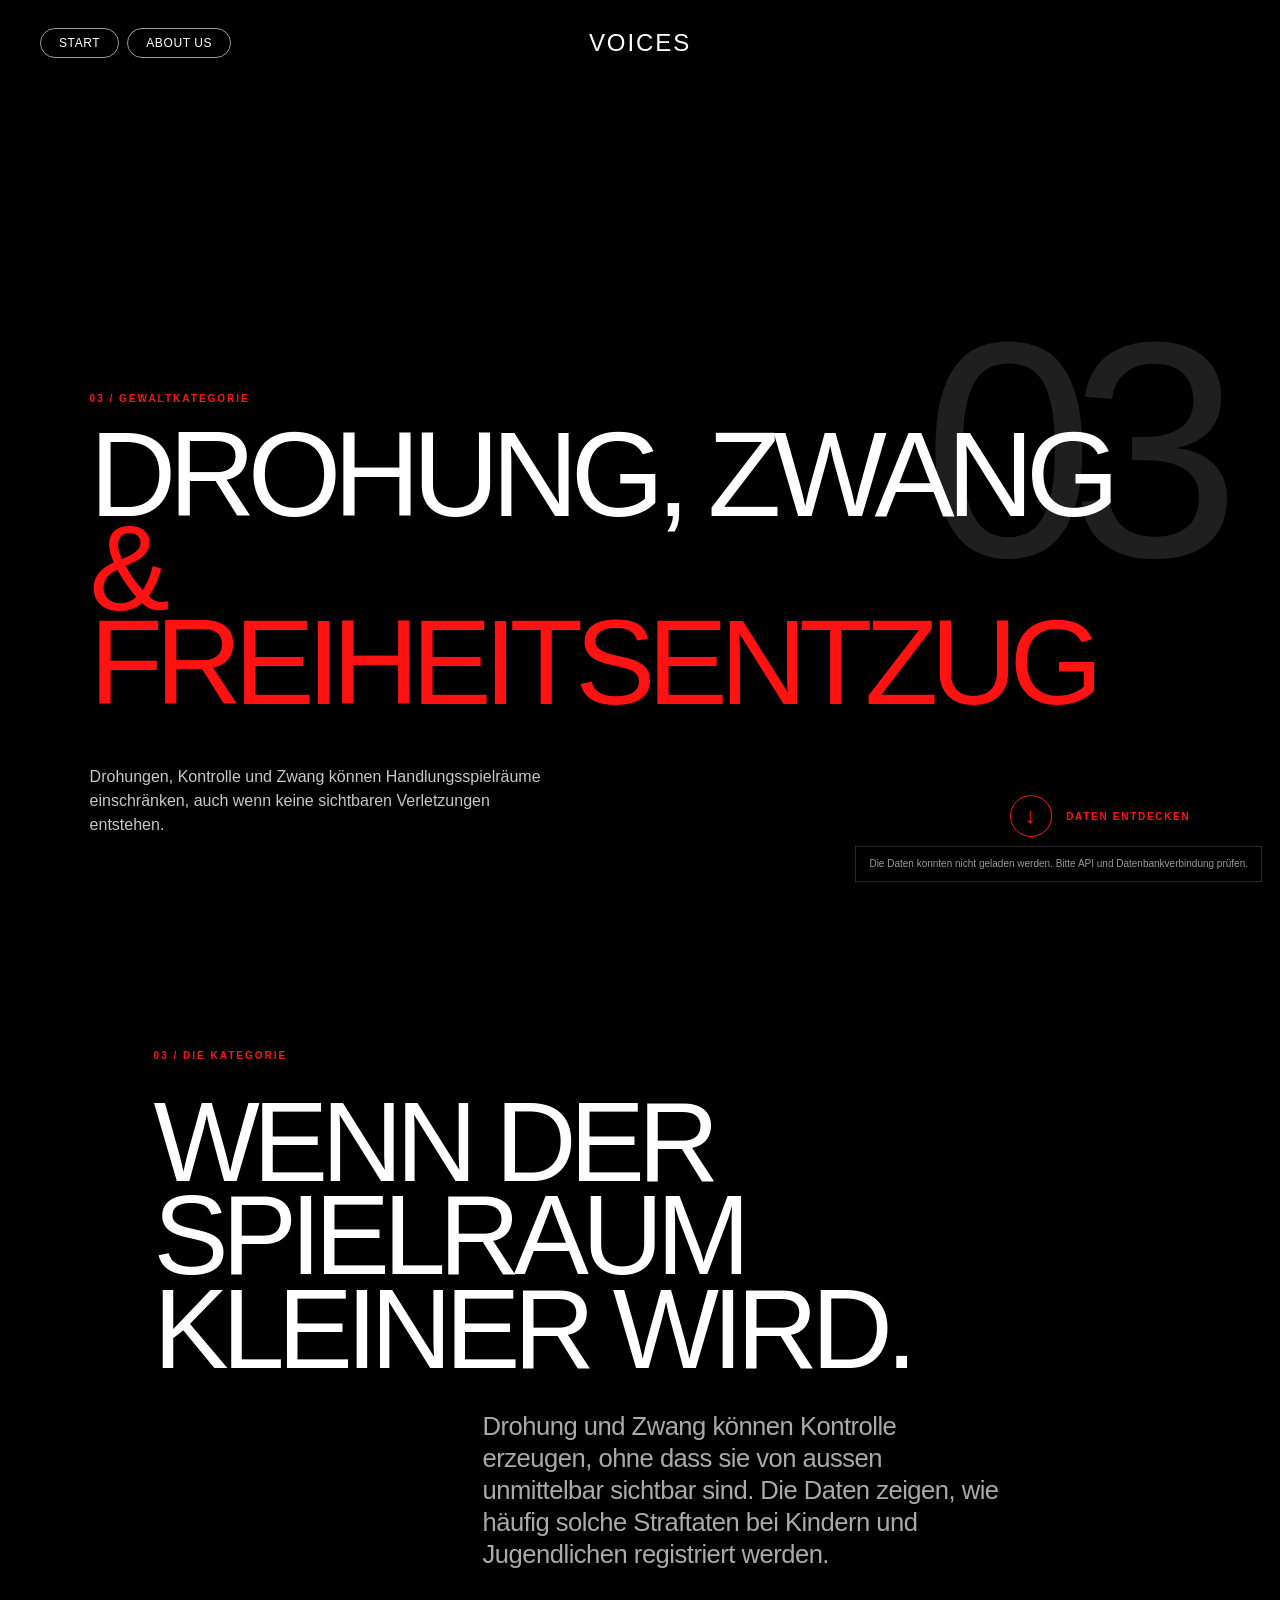
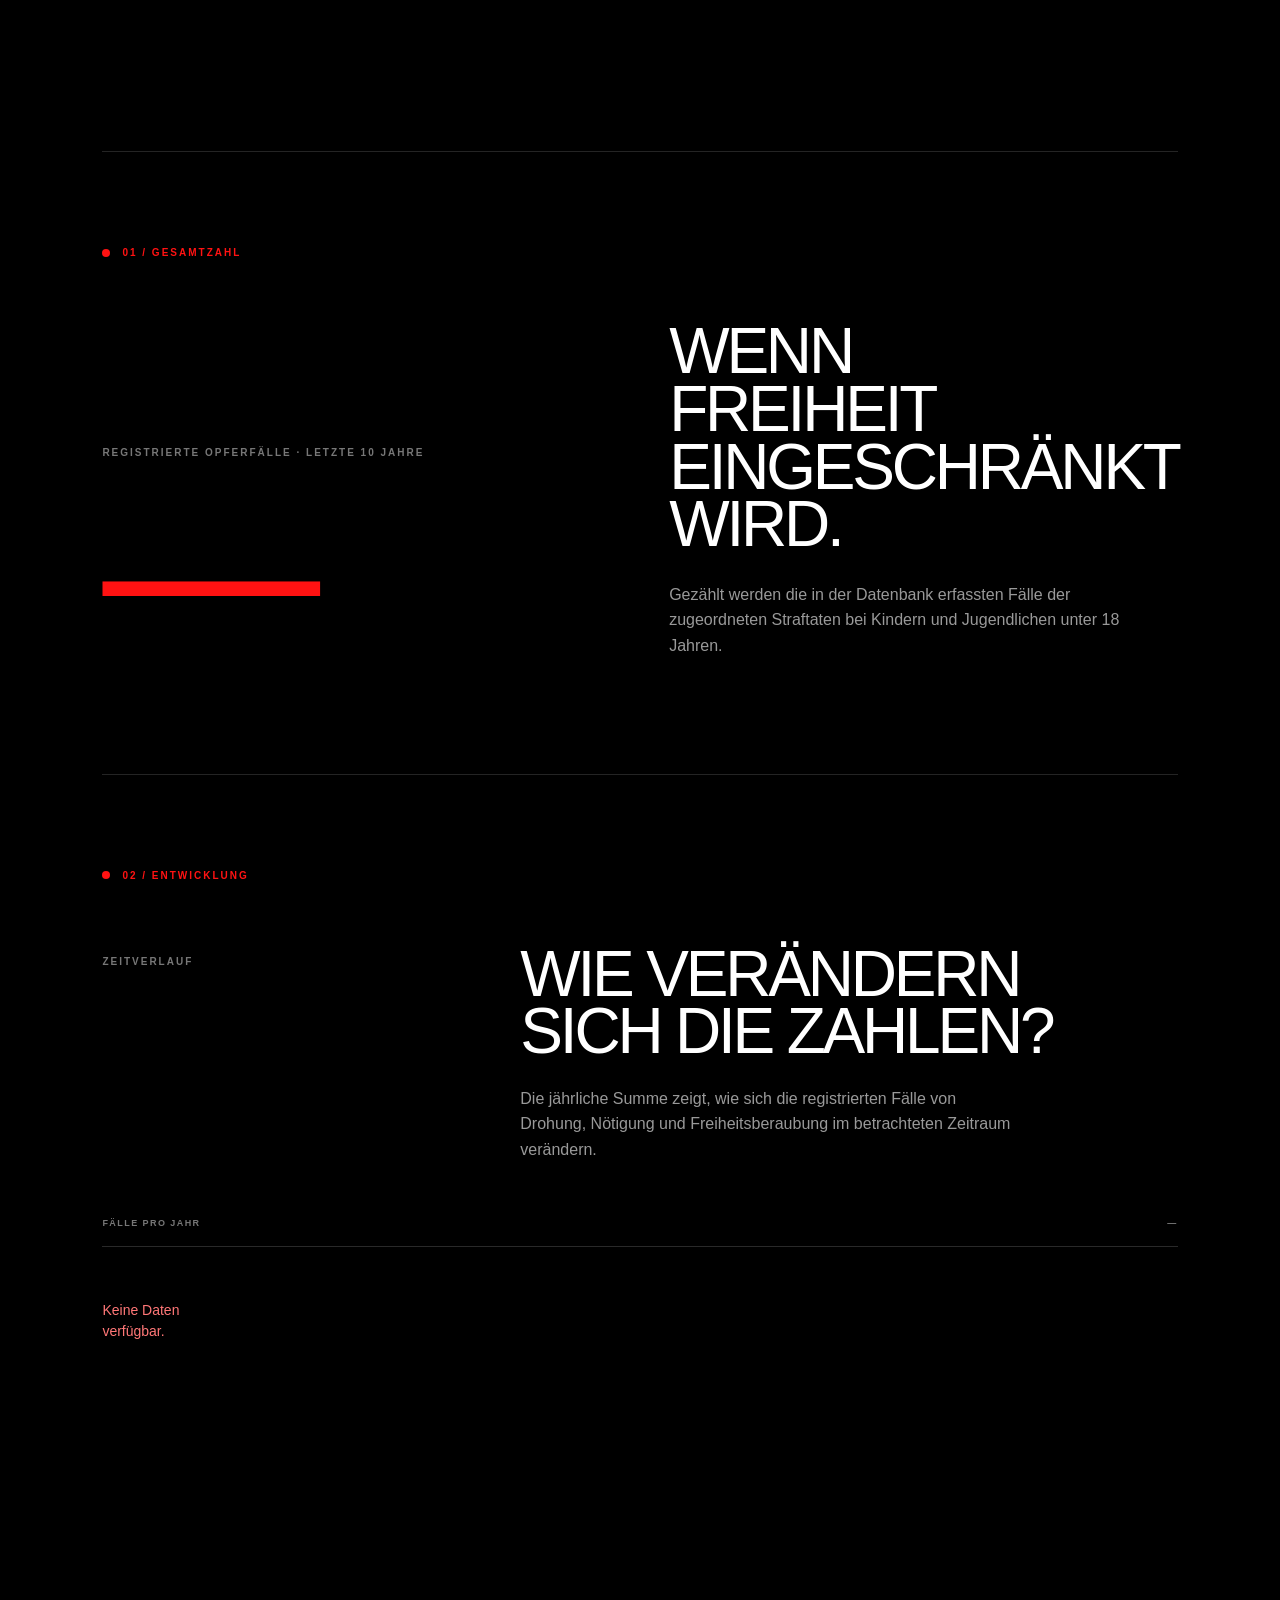
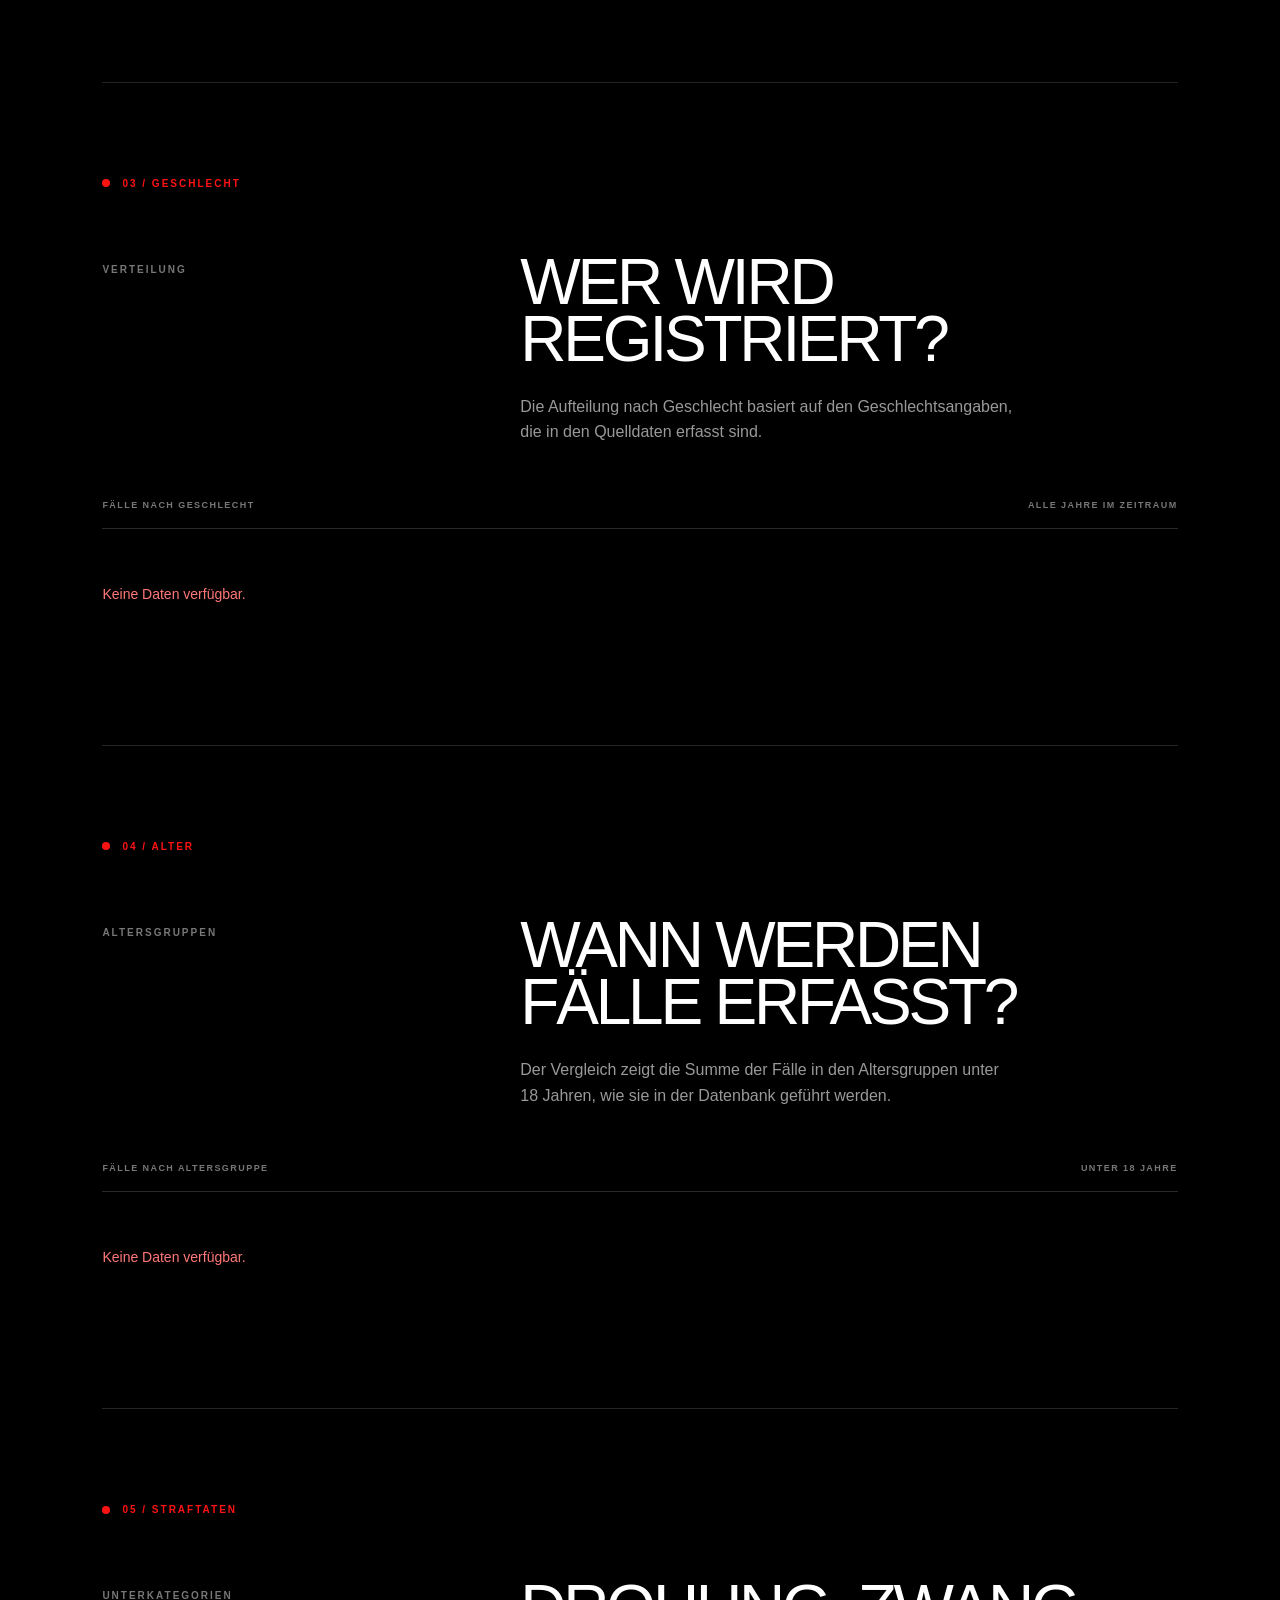
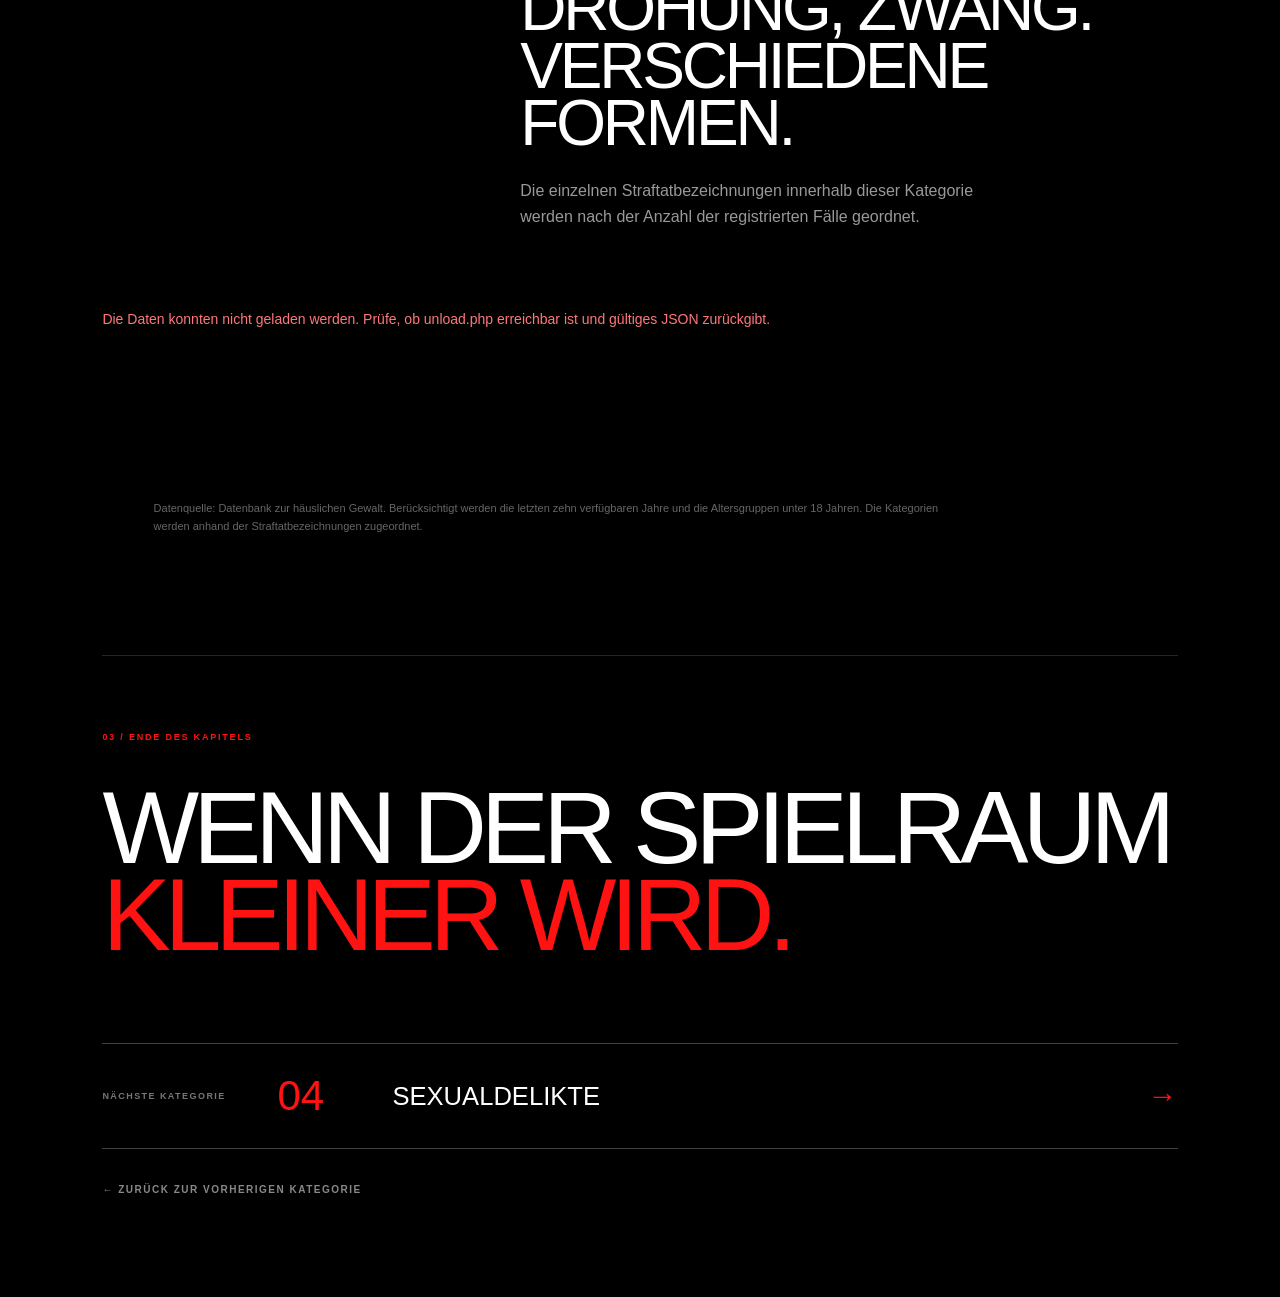
==== commit fa6f694f: "Korrekturen" ====
--- a/IM3_php_project/drohung-zwang.html
+++ b/IM3_php_project/drohung-zwang.html
@@ -25,7 +25,7 @@
 
         <nav class="category-nav" aria-label="Gewaltkategorien">
             <a class="category-link" href="koerperliche-gewalt.html"><span class="category-number">01</span><span class="category-title">KÖRPERLICHE GEWALT<br>&amp; TÖTUNG</span></a>
-            <a class="category-link active" href="verbale-gewalt.html" aria-current="page"><span class="category-number">02</span><span class="category-title">VERBALE/DIGITALE GEWALT<br>&amp; EHRVERLETZUNG</span></a>
+            <a class="category-link active" href="drohung-zwang.html" aria-current="page"><span class="category-number">02</span><span class="category-title">VERBALE/DIGITALE GEWALT<br>&amp; EHRVERLETZUNG</span></a>
             <a class="category-link" href="drohung-zwang.html"><span class="category-number">03</span><span class="category-title">DROHUNG, ZWANG<br>&amp; FREIHEITSENTZUG</span></a>
             <a class="category-link" href="sexualdelikte.html"><span class="category-number">04</span><span class="category-title">SEXUALDELIKTE</span></a>
             <a class="category-link" href="uebrige-straftaten.html"><span class="category-number">05</span><span class="category-title">ÜBRIGE STRAFTATEN</span></a>
@@ -39,7 +39,7 @@
                 <a class="scroll-link" href="#category-story"><span class="scroll-icon">↓</span> DATEN ENTDECKEN</a>
             </div>
         </div>
-        <span class="hero-index" aria-hidden="true">02</span>
+        <span class="hero-index" aria-hidden="true">03</span>
     </section>
 
     <section class="category-story" id="category-story">
--- a/IM3_php_project/category-pages.css
+++ b/IM3_php_project/category-pages.css
@@ -849,7 +849,6 @@
     background: transparent !important;
 }
 
-/* Kategorien-Menü auf den Unterseiten ausblenden */
-.category-nav {
-    display: none !important;
-}
+
+/* Kategorien-Menü auf allen Cluster-Unterseiten ausblenden */
+.category-page .category-nav { display: none !important; }
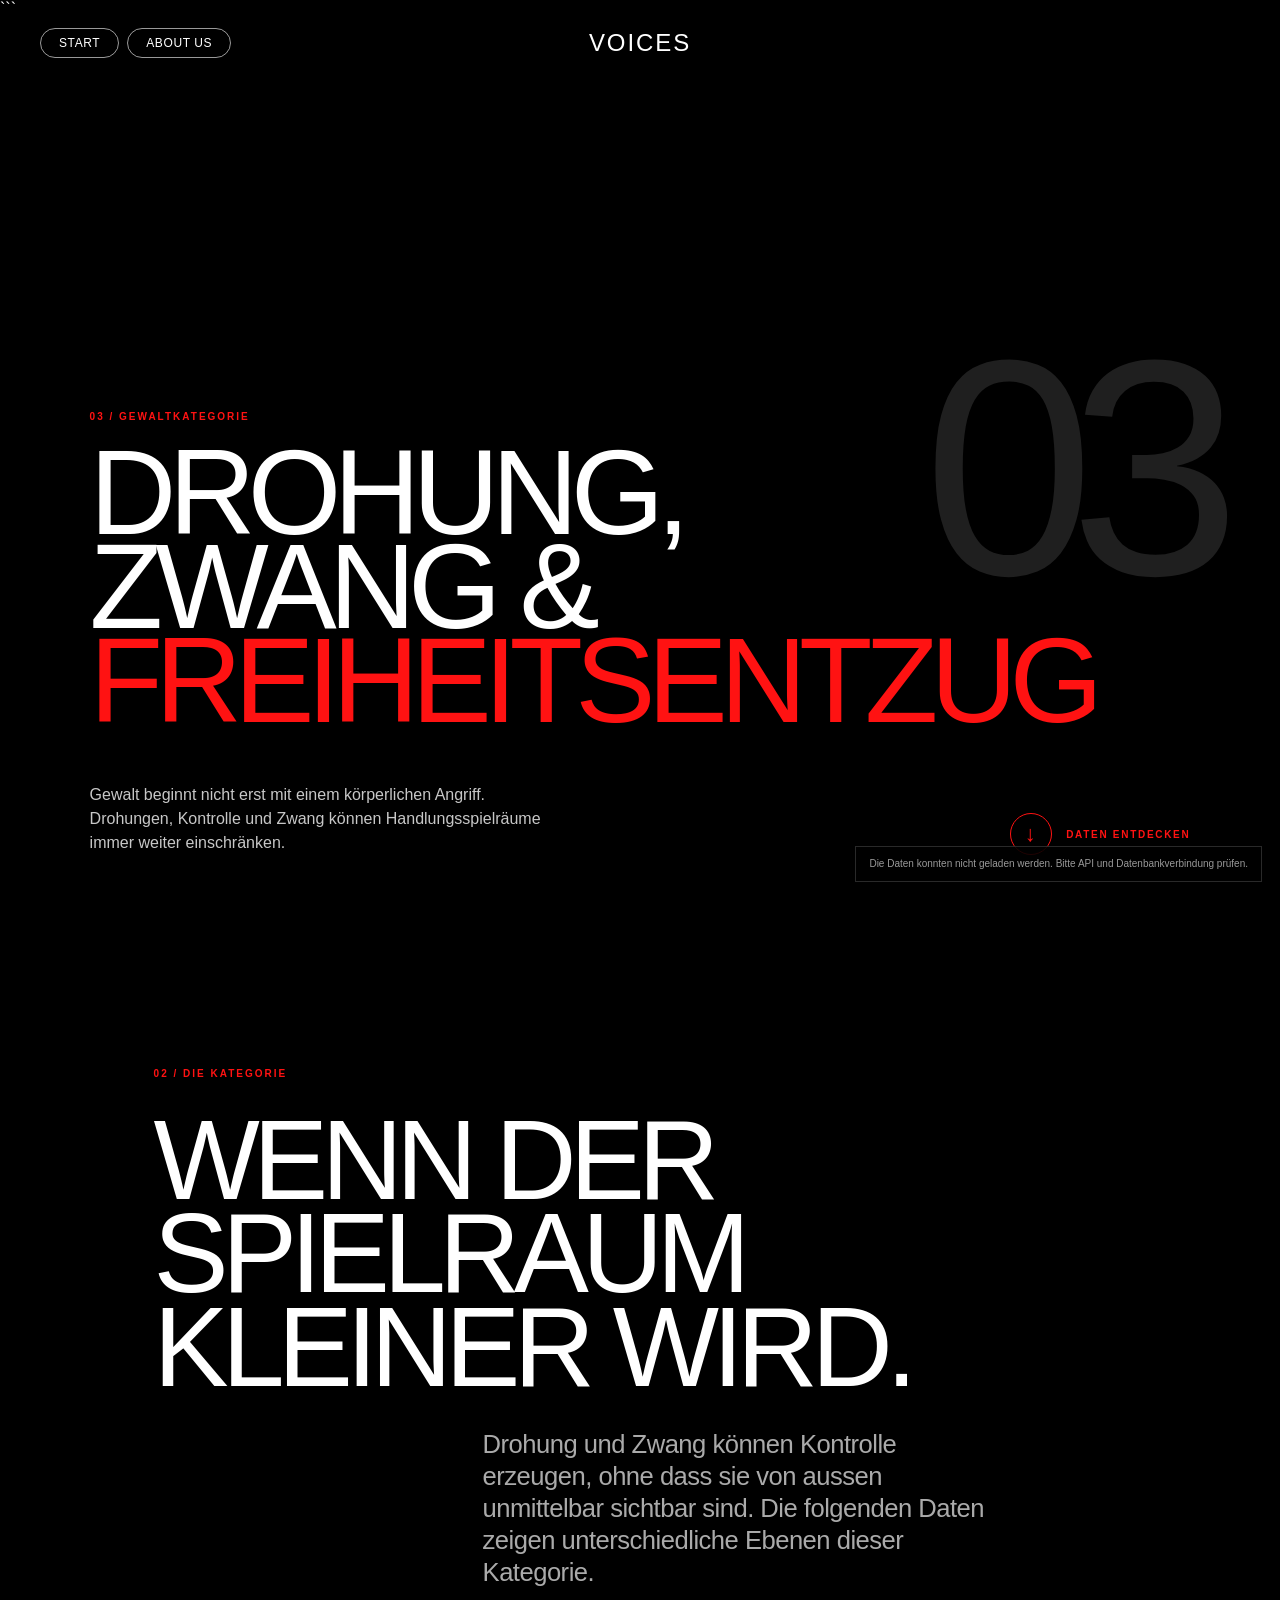
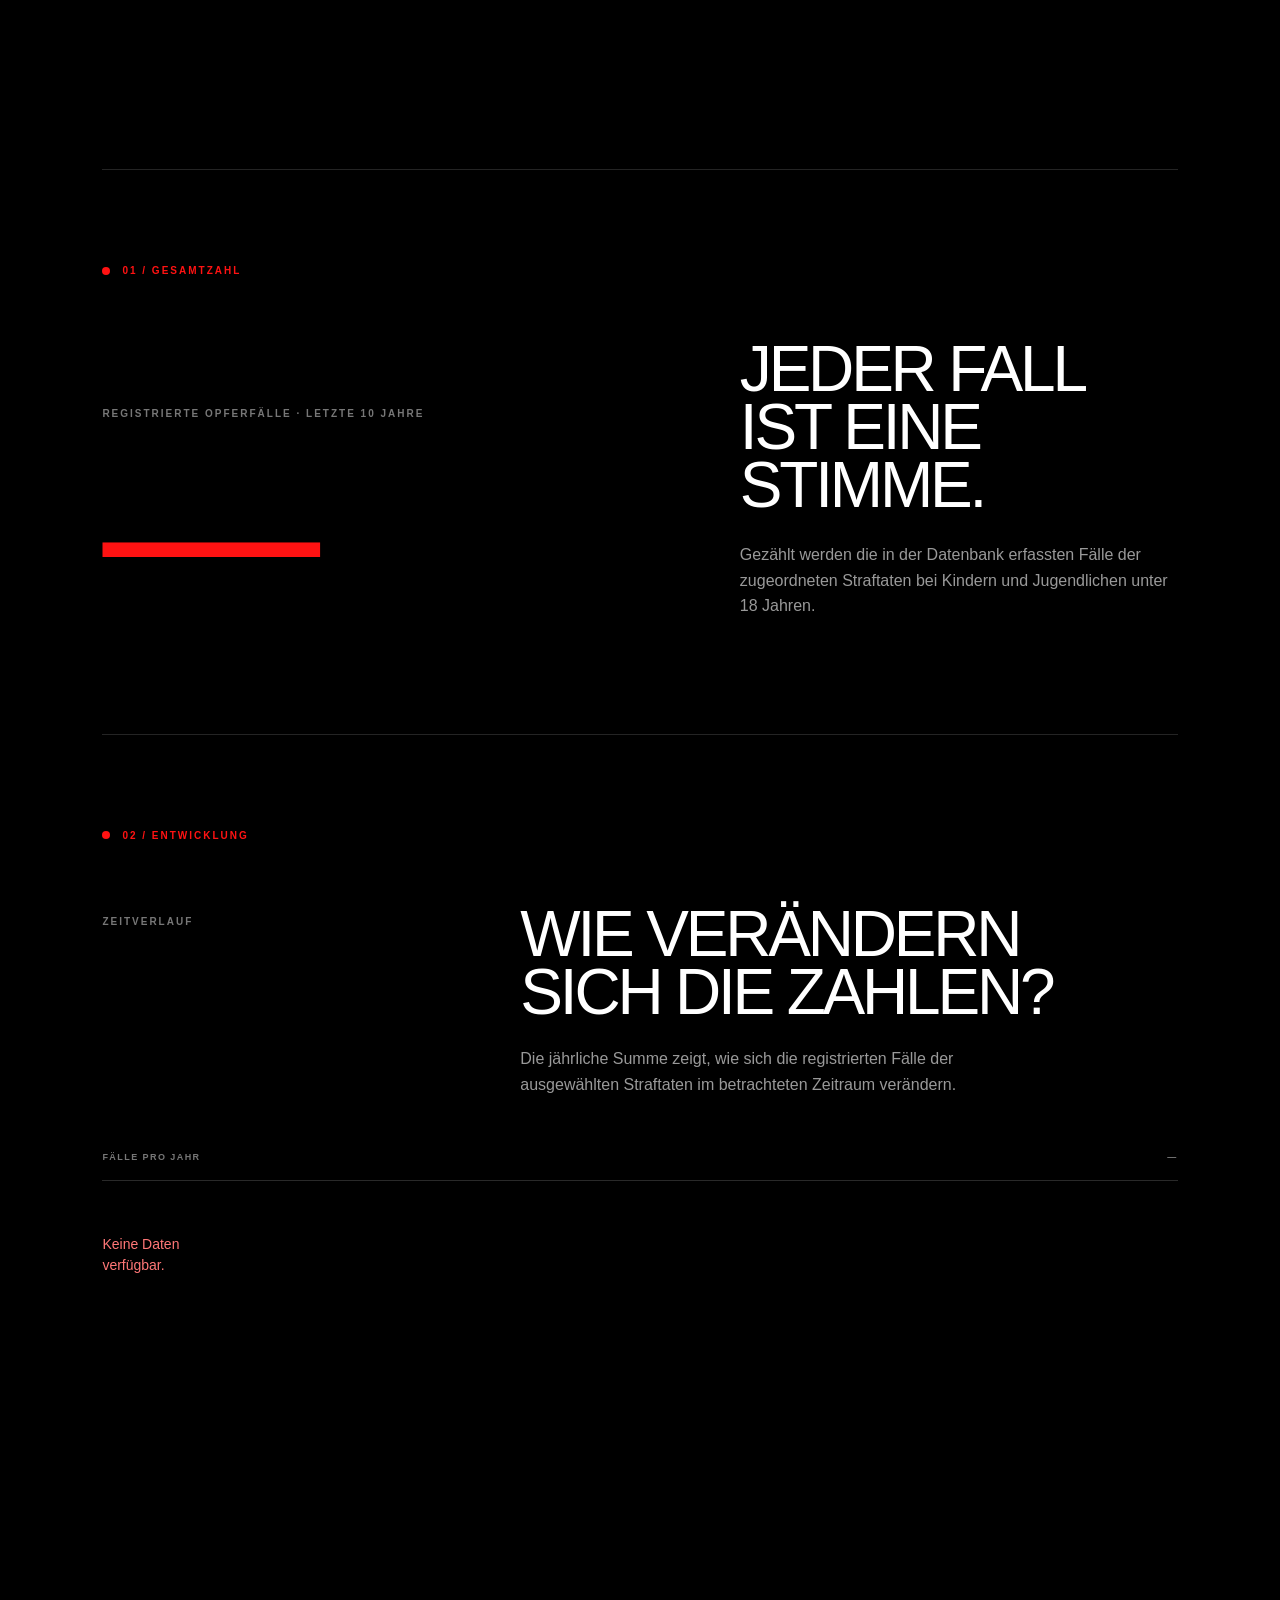
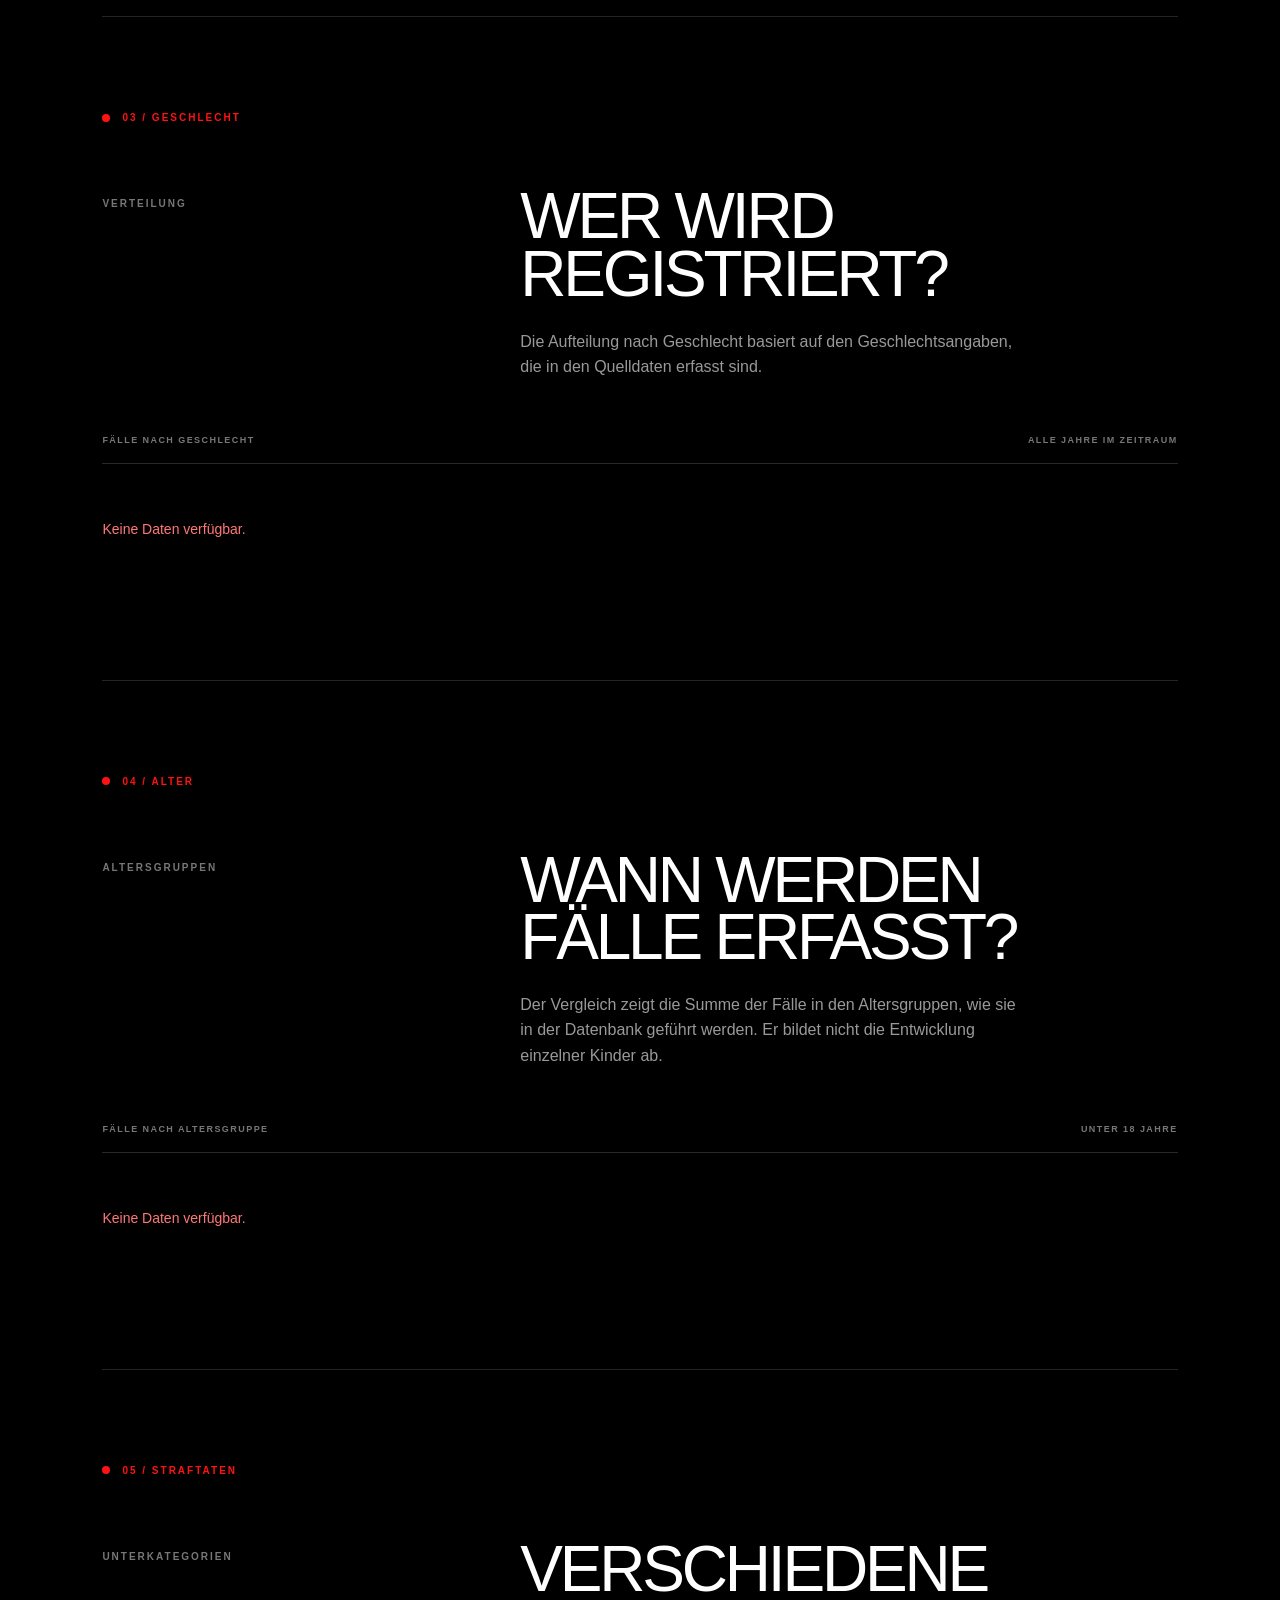
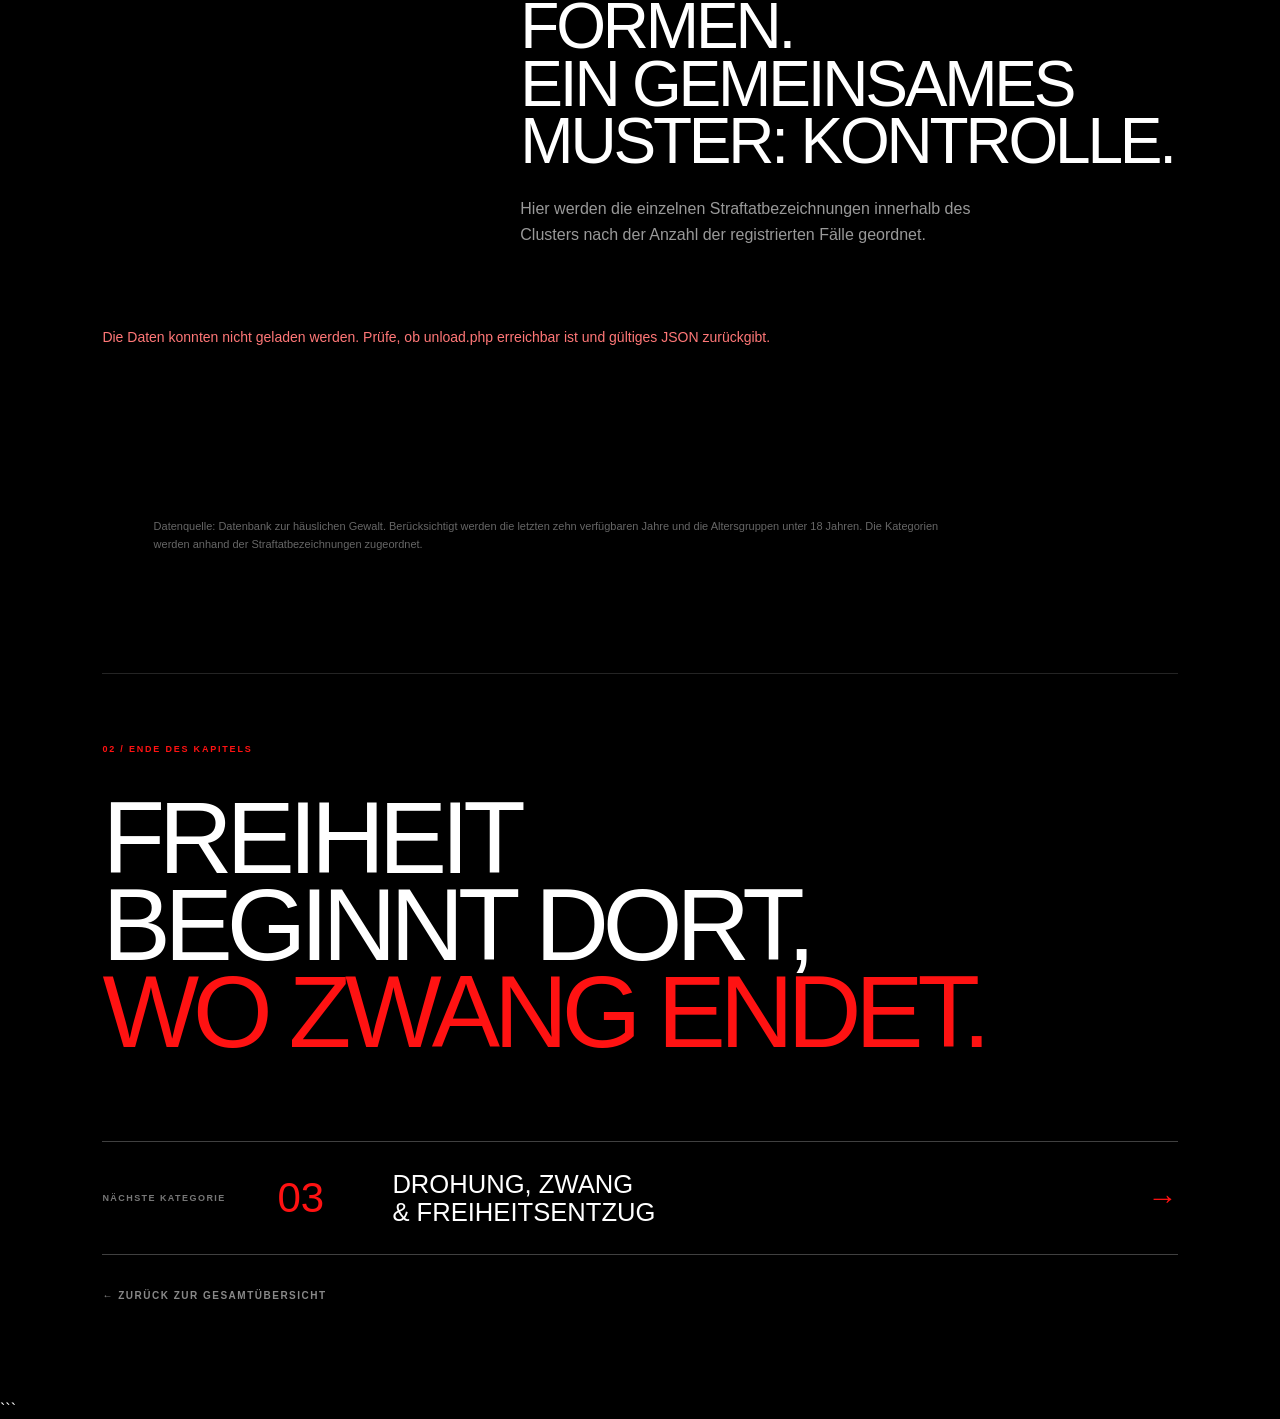
==== commit a6745f64: "Unterseite anpassen" ====
--- a/IM3_php_project/drohung-zwang.html
+++ b/IM3_php_project/drohung-zwang.html
@@ -1,13 +1,15 @@
+```
 <!DOCTYPE html>
 <html lang="de">
 <head>
     <meta charset="UTF-8">
     <meta name="viewport" content="width=device-width, initial-scale=1.0">
     <meta name="theme-color" content="#000000">
-    <title>Drohung, Zwang & Freiheitsentzug — VOICES</title>
+    <title>DROHUNG, ZWANG & FREIHEITSENTZUG
+        — VOICES</title>
     <link rel="stylesheet" href="category-pages.css">
 </head>
-<body class="category-page threat-page">
+<body class="category-page verbal-page">
 <header class="site-header" id="header">
     <nav class="main-nav" aria-label="Hauptnavigation">
         <a class="nav-pill" href="index.html">START</a>
@@ -19,13 +21,13 @@
 <main>
     <section class="category-hero" id="top">
         <video class="category-hero-video" autoplay muted loop playsinline aria-hidden="true">
-            <source src="assets/Videos/Trottinett.mp4" type="video/mp4">
+            <source src="assets/Videos/Lesendes Mädchen.mp4" type="video/mp4">
         </video>
         <div class="hero-shade"></div>
 
         <nav class="category-nav" aria-label="Gewaltkategorien">
             <a class="category-link" href="koerperliche-gewalt.html"><span class="category-number">01</span><span class="category-title">KÖRPERLICHE GEWALT<br>&amp; TÖTUNG</span></a>
-            <a class="category-link active" href="drohung-zwang.html" aria-current="page"><span class="category-number">02</span><span class="category-title">VERBALE/DIGITALE GEWALT<br>&amp; EHRVERLETZUNG</span></a>
+            <a class="category-link active" href="verbale-gewalt.html" aria-current="page"><span class="category-number">02</span><span class="category-title">VERBALE/DIGITALE GEWALT<br>&amp; EHRVERLETZUNG</span></a>
             <a class="category-link" href="drohung-zwang.html"><span class="category-number">03</span><span class="category-title">DROHUNG, ZWANG<br>&amp; FREIHEITSENTZUG</span></a>
             <a class="category-link" href="sexualdelikte.html"><span class="category-number">04</span><span class="category-title">SEXUALDELIKTE</span></a>
             <a class="category-link" href="uebrige-straftaten.html"><span class="category-number">05</span><span class="category-title">ÜBRIGE STRAFTATEN</span></a>
@@ -33,9 +35,9 @@
 
         <div class="hero-content">
             <span class="eyebrow">03 / GEWALTKATEGORIE</span>
-            <h1>DROHUNG, ZWANG<br><span>&amp; FREIHEITSENTZUG</span></h1>
+            <h1>DROHUNG,<br>ZWANG & <span>FREIHEITSENTZUG</span></h1>
             <div class="hero-bottom">
-                <p>Drohungen, Kontrolle und Zwang können Handlungsspielräume einschränken, auch wenn keine sichtbaren Verletzungen entstehen.</p>
+                <p>Gewalt beginnt nicht erst mit einem körperlichen Angriff. Drohungen, Kontrolle und Zwang können Handlungsspielräume immer weiter einschränken.</p>
                 <a class="scroll-link" href="#category-story"><span class="scroll-icon">↓</span> DATEN ENTDECKEN</a>
             </div>
         </div>
@@ -44,9 +46,9 @@
 
     <section class="category-story" id="category-story">
         <div class="chapter-intro reveal">
-            <span class="chapter-small">03 / DIE KATEGORIE</span>
+            <span class="chapter-small">02 / DIE KATEGORIE</span>
             <h2>WENN DER<br>SPIELRAUM<br>KLEINER WIRD.</h2>
-            <p>Drohung und Zwang können Kontrolle erzeugen, ohne dass sie von aussen unmittelbar sichtbar sind. Die Daten zeigen, wie häufig solche Straftaten bei Kindern und Jugendlichen registriert werden.</p>
+            <p>Drohung und Zwang können Kontrolle erzeugen, ohne dass sie von aussen unmittelbar sichtbar sind. Die folgenden Daten zeigen unterschiedliche Ebenen dieser Kategorie.</p>
         </div>
 
         <section class="data-section reveal" aria-labelledby="total-heading">
@@ -57,7 +59,7 @@
                     <strong class="big-number" id="total-cases">—</strong>
                 </div>
                 <div class="total-copy">
-                    <h3 id="total-heading">WENN<br>FREIHEIT<br>EINGESCHRÄNKT WIRD.</h3>
+                    <h3 id="total-heading">JEDER FALL<br>IST EINE STIMME.</h3>
                     <p>Gezählt werden die in der Datenbank erfassten Fälle der zugeordneten Straftaten bei Kindern und Jugendlichen unter 18 Jahren.</p>
                 </div>
             </div>
@@ -68,7 +70,7 @@
             <div class="section-heading">
                 <span class="stat-label">ZEITVERLAUF</span>
                 <h3 id="trend-heading">WIE VERÄNDERN<br>SICH DIE ZAHLEN?</h3>
-                <p>Die jährliche Summe zeigt, wie sich die registrierten Fälle von Drohung, Nötigung und Freiheitsberaubung im betrachteten Zeitraum verändern.</p>
+                <p>Die jährliche Summe zeigt, wie sich die registrierten Fälle der ausgewählten Straftaten im betrachteten Zeitraum verändern.</p>
             </div>
             <div class="chart-panel">
                 <div class="chart-panel-heading"><span>FÄLLE PRO JAHR</span><span id="period-label">—</span></div>
@@ -94,7 +96,7 @@
             <div class="section-heading">
                 <span class="stat-label">ALTERSGRUPPEN</span>
                 <h3 id="age-heading">WANN WERDEN<br>FÄLLE ERFASST?</h3>
-                <p>Der Vergleich zeigt die Summe der Fälle in den Altersgruppen unter 18 Jahren, wie sie in der Datenbank geführt werden.</p>
+                <p>Der Vergleich zeigt die Summe der Fälle in den Altersgruppen, wie sie in der Datenbank geführt werden. Er bildet nicht die Entwicklung einzelner Kinder ab.</p>
             </div>
             <div class="chart-panel">
                 <div class="chart-panel-heading"><span>FÄLLE NACH ALTERSGRUPPE</span><span>UNTER 18 JAHRE</span></div>
@@ -106,8 +108,10 @@
             <div class="section-marker"><span></span>05 / STRAFTATEN</div>
             <div class="section-heading">
                 <span class="stat-label">UNTERKATEGORIEN</span>
-                <h3 id="offence-heading">DROHUNG, ZWANG.<br>VERSCHIEDENE FORMEN.</h3>
-                <p>Die einzelnen Straftatbezeichnungen innerhalb dieser Kategorie werden nach der Anzahl der registrierten Fälle geordnet.</p>
+                <h3 id="offence-heading">VERSCHIEDENE FORMEN.<br>EIN GEMEINSAMES MUSTER:
+                    KONTROLLE.
+                </h3>
+                <p>Hier werden die einzelnen Straftatbezeichnungen innerhalb des Clusters nach der Anzahl der registrierten Fälle geordnet.</p>
             </div>
             <div class="offence-list" id="offence-chart" role="list" aria-label="Registrierte Fälle nach Straftat">
                 <p class="loading-message">Daten werden geladen …</p>
@@ -117,13 +121,13 @@
         <p class="data-note">Datenquelle: Datenbank zur häuslichen Gewalt. Berücksichtigt werden die letzten zehn verfügbaren Jahre und die Altersgruppen unter 18 Jahren. Die Kategorien werden anhand der Straftatbezeichnungen zugeordnet.</p>
 
         <div class="category-outro reveal">
-            <span>03 / ENDE DES KAPITELS</span>
-            <h2>WENN DER SPIELRAUM<br><em>KLEINER WIRD.</em></h2>
-            <a href="sexualdelikte.html" class="next-category">
-                <span>NÄCHSTE KATEGORIE</span><strong>04</strong>
-                <p>SEXUALDELIKTE</p><b aria-hidden="true">→</b>
+            <span>02 / ENDE DES KAPITELS</span>
+            <h2>FREIHEIT<br>BEGINNT DORT,<br><em>WO ZWANG ENDET.</em></h2>
+            <a href="drohung-zwang.html" class="next-category">
+                <span>NÄCHSTE KATEGORIE</span><strong>03</strong>
+                <p>DROHUNG, ZWANG<br>&amp; FREIHEITSENTZUG</p><b aria-hidden="true">→</b>
             </a>
-            <a class="back-link" href="verbale-gewalt.html">← ZURÜCK ZUR VORHERIGEN KATEGORIE</a>
+            <a class="back-link" href="index.html#story">← ZURÜCK ZUR GESAMTÜBERSICHT</a>
         </div>
     </section>
 </main>
@@ -131,448 +135,427 @@
 <div id="data-status" class="data-status" role="status" aria-live="polite">Daten werden geladen …</div>
 
 <script>
-document.addEventListener("DOMContentLoaded", () => {
-    const ageLabels = {
-        kids: "Unter 10 Jahre",
-        teens: "10–14 Jahre",
-        youngadult: "15–17 Jahre"
-    };
-
-    const ageOrder = ["kids", "teens", "youngadult"];
-    const clusterType = "threat";
-
-    const normalize = value => String(value ?? "").trim().toLowerCase().replace(/\s+/g, " ");
-    const number = value => {
-        const parsed = Number(String(value ?? "0").replace(/'/g, "").replace(/,/g, "").trim());
-        return Number.isFinite(parsed) ? parsed : 0;
-    };
-    const format = value => Math.round(value).toLocaleString("de-CH");
-    const isRelevantOffence = name => {
-        const value = normalize(name);
-        if (clusterType === "physical") {
-            return value.includes("tötungsdelikte") ||
-                value.includes("körperverletzung") ||
-                value.includes("tätlichkeiten") ||
-                value.includes("gefährdung des lebens") ||
-                value.includes("verabreichen gesundheitsgefährdender");
+    document.addEventListener("DOMContentLoaded", () => {
+        const ageLabels = {
+            kids: "Unter 10 Jahre",
+            teens: "10–14 Jahre",
+            youngadult: "15–17 Jahre"
+        };
+
+        const ageOrder = ["kids", "teens", "youngadult"];
+        const offenceMatches = [
+            "Drohung",
+            "Nötigung",
+            "Freiheitsberaubung",
+            "Entführung"
+        ];
+
+        const normalize = value => String(value ?? "").trim().toLowerCase().replace(/\s+/g, " ");
+        const number = value => {
+            const parsed = Number(String(value ?? "0").replace(/'/g, "").replace(/,/g, "").trim());
+            return Number.isFinite(parsed) ? parsed : 0;
+        };
+        const format = value => Math.round(value).toLocaleString("de-CH");
+        const isRelevantOffence = name => offenceMatches.some(term => normalize(name).includes(normalize(term)));
+        const isUnder18 = row => ageOrder.includes(normalize(row.altersgruppe));
+        const sumBy = (rows, keyFn) => {
+            const result = new Map();
+            rows.forEach(row => {
+                const key = keyFn(row);
+                result.set(key, (result.get(key) || 0) + number(row.anzahl));
+            });
+            return result;
+        };
+
+        function renderBars(container, entries, options = {}) {
+            container.replaceChildren();
+            if (!entries.length) {
+                container.innerHTML = '<p class="empty-message">Für diese Auswahl liegen keine Daten vor.</p>';
+                return;
+            }
+            const max = Math.max(...entries.map(entry => entry.value), 1);
+            entries.forEach((entry, index) => {
+                const row = document.createElement("div");
+                row.className = "bar-row";
+                const top = document.createElement("div");
+                top.className = "bar-row-top";
+                const label = document.createElement("span");
+                label.className = "bar-label";
+                label.textContent = entry.label;
+                const value = document.createElement("strong");
+                value.className = "bar-value";
+                value.textContent = format(entry.value);
+                top.append(label, value);
+                const track = document.createElement("div");
+                track.className = "bar-track";
+                const fill = document.createElement("span");
+                fill.className = "bar-fill" + (options.redFirst && index === 0 ? " red" : "");
+                fill.style.width = `${(entry.value / max) * 100}%`;
+                track.append(fill);
+                row.append(top, track);
+                container.append(row);
+            });
         }
-        if (clusterType === "threat") {
-            return value.includes("drohung") ||
-                (value.includes("nötigung") && !value.includes("sexuelle") && !value.includes("sexueller")) ||
-                value.includes("freiheitsberaubung") ||
-                value.includes("entführung");
+
+        function renderPieChart(container, entries, chartLabel) {
+            container.replaceChildren();
+            container.classList.add("pie-chart-layout");
+            container.setAttribute("role", "img");
+            container.setAttribute("aria-label", chartLabel);
+
+            const validEntries = entries.filter(entry => entry.value > 0);
+            const total = validEntries.reduce((sum, entry) => sum + entry.value, 0);
+
+            if (!total) {
+                container.innerHTML = '<p class="empty-message">Für diese Auswahl liegen keine Daten vor.</p>';
+                return;
+            }
+
+            const colors = ["#ff1212", "#f1f1f1", "#777777", "#444444", "#bcbcbc", "#8b0000"];
+            let currentAngle = 0;
+            const stops = [];
+            const pie = document.createElement("div");
+            pie.className = "pie-chart";
+
+            validEntries.forEach((entry, index) => {
+                const start = currentAngle;
+                currentAngle += (entry.value / total) * 360;
+                const color = colors[index % colors.length];
+                stops.push(`${color} ${start}deg ${currentAngle}deg`);
+            });
+
+            pie.style.background = `conic-gradient(${stops.join(", ")})`;
+            pie.setAttribute("aria-hidden", "true");
+
+            const legend = document.createElement("div");
+            legend.className = "pie-chart-legend";
+
+            validEntries.forEach((entry, index) => {
+                const row = document.createElement("div");
+                row.className = "pie-legend-row";
+
+                const left = document.createElement("div");
+                left.className = "pie-legend-left";
+
+                const swatch = document.createElement("span");
+                swatch.className = "pie-legend-swatch";
+                swatch.style.backgroundColor = colors[index % colors.length];
+                swatch.setAttribute("aria-hidden", "true");
+
+                const label = document.createElement("span");
+                label.className = "pie-legend-label";
+                label.textContent = entry.label;
+
+                const right = document.createElement("div");
+                right.className = "pie-legend-right";
+
+                const value = document.createElement("strong");
+                value.className = "pie-legend-value";
+                value.textContent = format(entry.value);
+
+                const percentage = document.createElement("span");
+                percentage.className = "pie-legend-percentage";
+                percentage.textContent = `${(entry.value / total * 100).toLocaleString("de-CH", { maximumFractionDigits: 1 })}%`;
+
+                left.append(swatch, label);
+                right.append(value, percentage);
+                row.append(left, right);
+                legend.append(row);
+            });
+
+            const totalLabel = document.createElement("div");
+            totalLabel.className = "pie-chart-total";
+            totalLabel.innerHTML = `<span>GESAMT</span><strong>${format(total)}</strong>`;
+            container.append(pie, legend, totalLabel);
         }
-        if (clusterType === "sexual") {
-            return value.includes("sexuelle") ||
-                value.includes("sexueller") ||
-                value.includes("vergewaltigung") ||
-                value.includes("schändung") ||
-                value.includes("missbrauch einer urteilsunfähigen") ||
-                value.includes("unbefugtes weiterleiten");
+
+        function renderYearChart(yearRows) {
+            const container = document.getElementById("year-chart");
+            container.replaceChildren();
+            if (!yearRows.length) {
+                container.innerHTML = '<p class="empty-message">Für diesen Zeitraum liegen keine Daten vor.</p>';
+                return;
+            }
+            const max = Math.max(...yearRows.map(row => row.value), 1);
+            yearRows.forEach(row => {
+                const item = document.createElement("div");
+                item.className = "year-bar-item";
+                const value = document.createElement("span");
+                value.className = "year-bar-value";
+                value.textContent = format(row.value);
+                const track = document.createElement("div");
+                track.className = "year-bar-track";
+                const fill = document.createElement("span");
+                fill.className = "year-bar-fill";
+                fill.style.height = `${Math.max(2, (row.value / max) * 100)}%`;
+                track.append(fill);
+                const year = document.createElement("span");
+                year.className = "year-bar-label";
+                year.textContent = row.label;
+
+                const tooltip = document.createElement("div");
+                tooltip.className = "year-chart-tooltip";
+                tooltip.setAttribute("role", "tooltip");
+                const tooltipTitle = document.createElement("strong");
+                tooltipTitle.className = "year-chart-tooltip-title";
+                tooltipTitle.textContent = `${row.label} · ${format(row.value)} Fälle`;
+                tooltip.append(tooltipTitle);
+                if (row.offences && row.offences.length) {
+                    row.offences.forEach(offence => {
+                        const line = document.createElement("div");
+                        line.className = "year-chart-tooltip-row";
+                        const offenceName = document.createElement("span");
+                        offenceName.className = "year-chart-tooltip-name";
+                        offenceName.textContent = offence.label;
+                        const offenceValue = document.createElement("strong");
+                        offenceValue.className = "year-chart-tooltip-value";
+                        offenceValue.textContent = format(offence.value);
+                        line.append(offenceName, offenceValue);
+                        tooltip.append(line);
+                    });
+                } else {
+                    const noData = document.createElement("p");
+                    noData.className = "year-chart-tooltip-empty";
+                    noData.textContent = "Keine Fälle in diesem Jahr.";
+                    tooltip.append(noData);
+                }
+                item.tabIndex = 0;
+                item.setAttribute("aria-label", `${row.label}: ${format(row.value)} Fälle insgesamt. Hoovern oder fokussieren für die Aufschlüsselung nach Straftat.`);
+                item.append(value, track, year, tooltip);
+                container.append(item);
+            });
         }
-        if (clusterType === "other") {
-            return value.includes("übrige art.");
+
+        const legalArticles = [
+            {
+                match: "drohung",
+                title: "Drohung",
+                article: "Art. 180",
+                paragraphs: [
+                    "1 Wer jemanden durch schwere Drohung in Schrecken oder Angst versetzt, wird, auf Antrag, mit Freiheitsstrafe bis zu drei Jahren oder Geldstrafe bestraft.",
+                    "2 Der Täter wird von Amtes wegen verfolgt, wenn er:",
+                    "a. der Ehegatte des Opfers ist und die Drohung während der Ehe oder bis zu einem Jahr nach der Scheidung begangen wurde; oder",
+                    "abis. die eingetragene Partnerin oder der eingetragene Partner des Opfers ist und die Drohung während der eingetragenen Partnerschaft oder bis zu einem Jahr nach deren Auflösung begangen wurde; oder",
+                    "b. der hetero- oder homosexuelle Lebenspartner des Opfers ist, sofern sie auf unbestimmte Zeit einen gemeinsamen Haushalt führen und die Drohung während dieser Zeit oder bis zu einem Jahr nach der Trennung begangen wurde."
+                ]
+            },
+            {
+                match: "nötigung",
+                title: "Nötigung",
+                article: "Art. 181",
+                paragraphs: [
+                    "Wer jemanden durch Gewalt oder Androhung ernstlicher Nachteile oder durch andere Beschränkung seiner Handlungsfreiheit nötigt, etwas zu tun, zu unterlassen oder zu dulden, wird mit Freiheitsstrafe bis zu drei Jahren oder Geldstrafe bestraft."
+                ]
+            },
+            {
+                match: "freiheitsberaubung",
+                title: "Freiheitsberaubung und Entführung",
+                article: "Art. 183",
+                paragraphs: [
+                    "1. Wer jemanden unrechtmässig festnimmt oder gefangen hält oder jemandem in anderer Weise unrechtmässig die Freiheit entzieht,",
+                    "wer jemanden durch Gewalt, List oder Drohung entführt,",
+                    "wird mit Freiheitsstrafe bis zu fünf Jahren oder Geldstrafe bestraft.",
+                    "2. Ebenso wird bestraft, wer jemanden entführt, der urteilsunfähig, widerstandsunfähig oder noch nicht 16 Jahre alt ist."
+                ]
+            },
+            {
+                match: "entführung",
+                title: "Freiheitsberaubung und Entführung",
+                article: "Art. 183",
+                paragraphs: [
+                    "1. Wer jemanden unrechtmässig festnimmt oder gefangen hält oder jemandem in anderer Weise unrechtmässig die Freiheit entzieht,",
+                    "wer jemanden durch Gewalt, List oder Drohung entführt,",
+                    "wird mit Freiheitsstrafe bis zu fünf Jahren oder Geldstrafe bestraft.",
+                    "2. Ebenso wird bestraft, wer jemanden entführt, der urteilsunfähig, widerstandsunfähig oder noch nicht 16 Jahre alt ist."
+                ]
+            }
+        ];
+
+        function articleForOffence(offenceName) {
+            const normalizedName = normalize(offenceName);
+            return legalArticles.find(article => normalizedName.includes(article.match));
         }
-        return value.includes("üble nachrede") ||
-            value.includes("verleumdung") ||
-            value.includes("beschimpfung") ||
-            value.includes("missbrauch einer fernmeldeanlage");
-    };
-    const isUnder18 = row => ageOrder.includes(normalize(row.altersgruppe));
-    const sumBy = (rows, keyFn) => {
-        const result = new Map();
-        rows.forEach(row => {
-            const key = keyFn(row);
-            result.set(key, (result.get(key) || 0) + number(row.anzahl));
-        });
-        return result;
-    };
-
-    function renderBars(container, entries, options = {}) {
-        container.replaceChildren();
-        if (!entries.length) {
-            container.innerHTML = '<p class="empty-message">Für diese Auswahl liegen keine Daten vor.</p>';
-            return;
+
+        function renderOffences(entries) {
+            const container = document.getElementById("offence-chart");
+            container.replaceChildren();
+            if (!entries.length) {
+                container.innerHTML = '<p class="empty-message">Für diese Auswahl liegen keine Daten vor.</p>';
+                return;
+            }
+
+            entries.forEach((entry, index) => {
+                const article = articleForOffence(entry.label);
+                const item = document.createElement("div");
+                item.className = "offence-item";
+                item.setAttribute("role", "listitem");
+
+                const button = document.createElement("button");
+                button.type = "button";
+                button.className = "offence-row";
+                button.setAttribute("aria-expanded", "false");
+
+                const rank = document.createElement("span");
+                rank.className = "offence-rank";
+                rank.textContent = String(index + 1).padStart(2, "0");
+
+                const name = document.createElement("span");
+                name.className = "offence-name";
+                name.textContent = entry.label;
+
+                const value = document.createElement("strong");
+                value.className = "offence-value";
+                value.textContent = format(entry.value);
+
+                const arrow = document.createElement("span");
+                arrow.className = "offence-toggle-icon";
+                arrow.setAttribute("aria-hidden", "true");
+                arrow.textContent = "+";
+
+                button.append(rank, name, value, arrow);
+                item.append(button);
+                let panel = null;
+
+                if (article) {
+                    panel = document.createElement("div");
+                    panel.className = "offence-detail";
+                    panel.hidden = true;
+
+                    const heading = document.createElement("div");
+                    heading.className = "offence-article-heading";
+
+                    const articleTitle = document.createElement("h4");
+                    articleTitle.textContent = article.title;
+
+                    const articleNumber = document.createElement("span");
+                    articleNumber.textContent = article.article;
+
+                    heading.append(articleTitle, articleNumber);
+                    panel.append(heading);
+
+                    article.paragraphs.forEach(paragraphText => {
+                        const paragraph = document.createElement("p");
+                        paragraph.textContent = paragraphText;
+                        panel.append(paragraph);
+                    });
+
+                    button.setAttribute("aria-controls", `article-panel-${index}`);
+                    panel.id = `article-panel-${index}`;
+                    button.addEventListener("click", () => {
+                        const isOpening = button.getAttribute("aria-expanded") !== "true";
+
+                        container.querySelectorAll(".offence-row[aria-expanded='true']").forEach(openButton => {
+                            openButton.setAttribute("aria-expanded", "false");
+                            const openPanel = document.getElementById(openButton.getAttribute("aria-controls"));
+                            if (openPanel) openPanel.hidden = true;
+                        });
+
+                        if (isOpening) {
+                            button.setAttribute("aria-expanded", "true");
+                            panel.hidden = false;
+                        }
+                    });
+                } else {
+                    button.disabled = true;
+                    button.title = "Für diese Straftat ist noch kein Gesetzestext hinterlegt.";
+                    button.classList.add("no-article");
+                    const empty = document.createElement("span");
+                    empty.className = "offence-toggle-icon";
+                    empty.textContent = "–";
+                    button.append(empty);
+                }
+
+                if (panel) item.append(panel);
+                container.append(item);
+            });
         }
-        const max = Math.max(...entries.map(entry => entry.value), 1);
-        entries.forEach((entry, index) => {
-            const row = document.createElement("div");
-            row.className = "bar-row";
-            const top = document.createElement("div");
-            top.className = "bar-row-top";
-            const label = document.createElement("span");
-            label.className = "bar-label";
-            label.textContent = entry.label;
-            const value = document.createElement("strong");
-            value.className = "bar-value";
-            value.textContent = format(entry.value);
-            top.append(label, value);
-            const track = document.createElement("div");
-            track.className = "bar-track";
-            const fill = document.createElement("span");
-            fill.className = "bar-fill" + (options.redFirst && index === 0 ? " red" : "");
-            fill.style.width = `${(entry.value / max) * 100}%`;
-            track.append(fill);
-            row.append(top, track);
-            container.append(row);
-        });
-    }
-
-    function renderPieChart(container, entries, chartLabel) {
-        container.replaceChildren();
-        container.classList.add("pie-chart-layout");
-        container.setAttribute("role", "img");
-        container.setAttribute("aria-label", chartLabel);
-
-        const validEntries = entries.filter(entry => entry.value > 0);
-        const total = validEntries.reduce((sum, entry) => sum + entry.value, 0);
-
-        if (!total) {
-            container.innerHTML = '<p class="empty-message">Für diese Auswahl liegen keine Daten vor.</p>';
-            return;
+
+        async function loadData() {
+            const status = document.getElementById("data-status");
+            try {
+                const response = await fetch("unload.php", { headers: { "Accept": "application/json" } });
+                if (!response.ok) throw new Error(`HTTP ${response.status}`);
+                const data = await response.json();
+                if (!Array.isArray(data)) throw new Error("Die API hat kein Daten-Array zurückgegeben.");
+
+                const allYears = data.map(row => Number(row.jahr)).filter(Number.isFinite);
+                if (!allYears.length) throw new Error("In der Datenbank wurden keine Jahresangaben gefunden.");
+                const latestYear = Math.max(...allYears);
+                const firstYear = latestYear - 9;
+
+                const rows = data.filter(row => {
+                    const year = Number(row.jahr);
+                    return year >= firstYear && year <= latestYear && isUnder18(row) && isRelevantOffence(row.straftat);
+                });
+
+                const total = rows.reduce((sum, row) => sum + number(row.anzahl), 0);
+                document.getElementById("total-cases").textContent = format(total);
+                document.getElementById("period-label").textContent = `${firstYear}–${latestYear}`;
+
+                const years = Array.from({ length: 10 }, (_, i) => firstYear + i);
+                const yearRows = years.map(year => {
+                    const rowsForYear = rows.filter(row => Number(row.jahr) === year);
+                    const byOffenceForYear = sumBy(rowsForYear, row => String(row.straftat ?? "").trim());
+                    return {
+                        label: String(year),
+                        value: rowsForYear.reduce((sum, row) => sum + number(row.anzahl), 0),
+                        offences: [...byOffenceForYear.entries()]
+                            .map(([label, value]) => ({ label, value }))
+                            .sort((a, b) => b.value - a.value)
+                    };
+                });
+                renderYearChart(yearRows);
+
+                const genderNames = new Map([
+                    ["weiblich", "Mädchen / weiblich"],
+                    ["männlich", "Jungen / männlich"],
+                    ["divers", "Divers"],
+                    ["unbekannt", "Unbekannt"]
+                ]);
+                const byGender = sumBy(rows, row => normalize(row.geschlecht) || "unbekannt");
+                const genderEntries = [...byGender.entries()]
+                    .map(([key, value]) => ({ label: genderNames.get(key) || key.charAt(0).toUpperCase() + key.slice(1), value }))
+                    .sort((a, b) => b.value - a.value);
+                renderPieChart(document.getElementById("gender-chart"), genderEntries, "Kreisdiagramm: Fälle nach Geschlecht");
+
+                const byAge = sumBy(rows, row => normalize(row.altersgruppe));
+                renderPieChart(
+                    document.getElementById("age-chart"),
+                    ageOrder.map(key => ({ label: ageLabels[key], value: byAge.get(key) || 0 })),
+                    "Kreisdiagramm: Fälle nach Altersgruppe"
+                );
+
+                const byOffence = sumBy(rows, row => String(row.straftat ?? "").trim());
+                renderOffences([...byOffence.entries()]
+                    .map(([label, value]) => ({ label, value }))
+                    .sort((a, b) => b.value - a.value));
+
+                status.textContent = `Daten geladen · ${firstYear}–${latestYear}`;
+                status.classList.add("loaded");
+            } catch (error) {
+                console.error("Fehler beim Laden der Daten:", error);
+                status.textContent = "Die Daten konnten nicht geladen werden. Bitte API und Datenbankverbindung prüfen.";
+                document.getElementById("offence-chart").innerHTML = '<p class="error-message">Die Daten konnten nicht geladen werden. Prüfe, ob unload.php erreichbar ist und gültiges JSON zurückgibt.</p>';
+                document.getElementById("year-chart").innerHTML = '<p class="error-message">Keine Daten verfügbar.</p>';
+                document.getElementById("gender-chart").innerHTML = '<p class="error-message">Keine Daten verfügbar.</p>';
+                document.getElementById("age-chart").innerHTML = '<p class="error-message">Keine Daten verfügbar.</p>';
+            }
         }
 
-        const colors = ["#ff1212", "#f1f1f1", "#777777", "#444444", "#bcbcbc", "#8b0000"];
-        let currentAngle = 0;
-        const stops = [];
-        const pie = document.createElement("div");
-        pie.className = "pie-chart";
-
-        validEntries.forEach((entry, index) => {
-            const start = currentAngle;
-            currentAngle += (entry.value / total) * 360;
-            const color = colors[index % colors.length];
-            stops.push(`${color} ${start}deg ${currentAngle}deg`);
-        });
-
-        pie.style.background = `conic-gradient(${stops.join(", ")})`;
-        pie.setAttribute("aria-hidden", "true");
-
-        const legend = document.createElement("div");
-        legend.className = "pie-chart-legend";
-
-        validEntries.forEach((entry, index) => {
-            const row = document.createElement("div");
-            row.className = "pie-legend-row";
-
-            const left = document.createElement("div");
-            left.className = "pie-legend-left";
-
-            const swatch = document.createElement("span");
-            swatch.className = "pie-legend-swatch";
-            swatch.style.backgroundColor = colors[index % colors.length];
-            swatch.setAttribute("aria-hidden", "true");
-
-            const label = document.createElement("span");
-            label.className = "pie-legend-label";
-            label.textContent = entry.label;
-
-            const right = document.createElement("div");
-            right.className = "pie-legend-right";
-
-            const value = document.createElement("strong");
-            value.className = "pie-legend-value";
-            value.textContent = format(entry.value);
-
-            const percentage = document.createElement("span");
-            percentage.className = "pie-legend-percentage";
-            percentage.textContent = `${(entry.value / total * 100).toLocaleString("de-CH", { maximumFractionDigits: 1 })}%`;
-
-            left.append(swatch, label);
-            right.append(value, percentage);
-            row.append(left, right);
-            legend.append(row);
-        });
-
-        const totalLabel = document.createElement("div");
-        totalLabel.className = "pie-chart-total";
-        totalLabel.innerHTML = `<span>GESAMT</span><strong>${format(total)}</strong>`;
-        container.append(pie, legend, totalLabel);
-    }
-
-    function renderYearChart(yearRows) {
-        const container = document.getElementById("year-chart");
-        container.replaceChildren();
-        if (!yearRows.length) {
-            container.innerHTML = '<p class="empty-message">Für diesen Zeitraum liegen keine Daten vor.</p>';
-            return;
-        }
-        const max = Math.max(...yearRows.map(row => row.value), 1);
-        yearRows.forEach(row => {
-            const item = document.createElement("div");
-            item.className = "year-bar-item";
-            const value = document.createElement("span");
-            value.className = "year-bar-value";
-            value.textContent = format(row.value);
-            const track = document.createElement("div");
-            track.className = "year-bar-track";
-            const fill = document.createElement("span");
-            fill.className = "year-bar-fill";
-            fill.style.height = `${Math.max(2, (row.value / max) * 100)}%`;
-            track.append(fill);
-            const year = document.createElement("span");
-            year.className = "year-bar-label";
-            year.textContent = row.label;
-
-            const tooltip = document.createElement("div");
-            tooltip.className = "year-chart-tooltip";
-            tooltip.setAttribute("role", "tooltip");
-            const tooltipTitle = document.createElement("strong");
-            tooltipTitle.className = "year-chart-tooltip-title";
-            tooltipTitle.textContent = `${row.label} · ${format(row.value)} Fälle`;
-            tooltip.append(tooltipTitle);
-            if (row.offences && row.offences.length) {
-                row.offences.forEach(offence => {
-                    const line = document.createElement("div");
-                    line.className = "year-chart-tooltip-row";
-                    const offenceName = document.createElement("span");
-                    offenceName.className = "year-chart-tooltip-name";
-                    offenceName.textContent = offence.label;
-                    const offenceValue = document.createElement("strong");
-                    offenceValue.className = "year-chart-tooltip-value";
-                    offenceValue.textContent = format(offence.value);
-                    line.append(offenceName, offenceValue);
-                    tooltip.append(line);
-                });
-            } else {
-                const noData = document.createElement("p");
-                noData.className = "year-chart-tooltip-empty";
-                noData.textContent = "Keine Fälle in diesem Jahr.";
-                tooltip.append(noData);
-            }
-            item.tabIndex = 0;
-            item.setAttribute("aria-label", `${row.label}: ${format(row.value)} Fälle insgesamt. Hoovern oder fokussieren für die Aufschlüsselung nach Straftat.`);
-            item.append(value, track, year, tooltip);
-            container.append(item);
-        });
-    }
-
-    const legalArticles = [
-        {
-            match: "beschimpfung",
-            title: "Beschimpfung",
-            article: "Art. 177",
-            paragraphs: [
-                "1 Wer jemanden in anderer Weise durch Wort, Schrift, Bild, Gebärde oder Tätlichkeiten in seiner Ehre angreift, wird, auf Antrag, mit Geldstrafe bis zu 90 Tagessätzen bestraft.235",
-                "2 Hat der Beschimpfte durch sein ungebührliches Verhalten zu der Beschimpfung unmittelbar Anlass gegeben, so kann das Gericht den Täter von Strafe befreien.",
-                "3 Ist die Beschimpfung unmittelbar mit einer Beschimpfung oder Tätlichkeit erwidert worden, so kann das Gericht einen oder beide Täter von Strafe befreien."
-            ]
-        },
-        {
-            match: "missbrauch einer fernmeldeanlage",
-            title: "Missbrauch einer Fernmeldeanlage",
-            article: "Art. 179septies",
-            paragraphs: [
-                "Wer eine Fernmeldeanlage zur Beunruhigung oder Belästigung missbraucht, wird, auf Antrag, mit Freiheitsstrafe bis zu einem Jahr oder Geldstrafe bestraft."
-            ]
-        },
-        {
-            match: "üble nachrede",
-            title: "Üble Nachrede",
-            article: "Art. 173",
-            paragraphs: [
-                "1. Wer jemanden bei einem andern eines unehrenhaften Verhaltens oder anderer Tatsachen, die geeignet sind, seinen Ruf zu schädigen, beschuldigt oder verdächtigt, wer eine solche Beschuldigung oder Verdächtigung weiterverbreitet, wird, auf Antrag, mit Geldstrafe bestraft.233",
-                "2. Beweist der Beschuldigte, dass die von ihm vorgebrachte oder weiterverbreitete Äusserung der Wahrheit entspricht, oder dass er ernsthafte Gründe hatte, sie in guten Treuen für wahr zu halten, so ist er nicht strafbar.",
-                "3. Der Beschuldigte wird zum Beweis nicht zugelassen und ist strafbar für Äusserungen, die ohne Wahrung öffentlicher Interessen oder sonst wie ohne begründete Veranlassung, vorwiegend in der Absicht vorgebracht oder verbreitet werden, jemandem Übles vorzuwerfen, insbesondere, wenn sich die Äusserungen auf das Privat- oder Familienleben beziehen.",
-                "4. Nimmt der Täter seine Äusserung als unwahr zurück, so kann er milder bestraft oder ganz von Strafe befreit werden.",
-                "5. Hat der Beschuldigte den Wahrheitsbeweis nicht erbracht oder sind seine Äusserungen unwahr oder nimmt der Beschuldigte sie zurück, so hat das Gericht dies im Urteil oder in einer andern Urkunde festzustellen."
-            ]
-        },
-        {
-            match: "verleumdung",
-            title: "Verleumdung",
-            article: "Art. 174",
-            paragraphs: [
-                "1. Wer jemanden wider besseres Wissen bei einem andern eines unehrenhaften Verhaltens oder anderer Tatsachen, die geeignet sind, seinen Ruf zu schädigen, beschuldigt oder verdächtigt, wer eine solche Beschuldigung oder Verdächtigung wider besseres Wissen verbreitet, wird, auf Antrag, mit Freiheitsstrafe bis zu drei Jahren oder Geldstrafe bestraft.",
-                "2. Ist der Täter planmässig darauf ausgegangen, den guten Ruf einer Person zu untergraben, so wird er mit Freiheitsstrafe von einem Monat bis zu drei Jahren oder Geldstrafe nicht unter 30 Tagessätzen bestraft.234",
-                "3. Zieht der Täter seine Äusserungen vor dem Gericht als unwahr zurück, so kann er milder bestraft werden. Das Gericht stellt dem Verletzten über den Rückzug eine Urkunde aus."
-            ]
-        }
-    ];
-
-    function articleForOffence(offenceName) {
-        const normalizedName = normalize(offenceName);
-        return legalArticles.find(article => normalizedName.includes(article.match));
-    }
-
-    function renderOffences(entries) {
-        const container = document.getElementById("offence-chart");
-        container.replaceChildren();
-        if (!entries.length) {
-            container.innerHTML = '<p class="empty-message">Für diese Auswahl liegen keine Daten vor.</p>';
-            return;
-        }
-
-        entries.forEach((entry, index) => {
-            const article = articleForOffence(entry.label);
-            const item = document.createElement("div");
-            item.className = "offence-item";
-            item.setAttribute("role", "listitem");
-
-            const button = document.createElement("button");
-            button.type = "button";
-            button.className = "offence-row";
-            button.setAttribute("aria-expanded", "false");
-
-            const rank = document.createElement("span");
-            rank.className = "offence-rank";
-            rank.textContent = String(index + 1).padStart(2, "0");
-
-            const name = document.createElement("span");
-            name.className = "offence-name";
-            name.textContent = entry.label;
-
-            const value = document.createElement("strong");
-            value.className = "offence-value";
-            value.textContent = format(entry.value);
-
-            const arrow = document.createElement("span");
-            arrow.className = "offence-toggle-icon";
-            arrow.setAttribute("aria-hidden", "true");
-            arrow.textContent = "+";
-
-            button.append(rank, name, value, arrow);
-            item.append(button);
-            let panel = null;
-
-            if (article) {
-                panel = document.createElement("div");
-                panel.className = "offence-detail";
-                panel.hidden = true;
-
-                const heading = document.createElement("div");
-                heading.className = "offence-article-heading";
-
-                const articleTitle = document.createElement("h4");
-                articleTitle.textContent = article.title;
-
-                const articleNumber = document.createElement("span");
-                articleNumber.textContent = article.article;
-
-                heading.append(articleTitle, articleNumber);
-                panel.append(heading);
-
-                article.paragraphs.forEach(paragraphText => {
-                    const paragraph = document.createElement("p");
-                    paragraph.textContent = paragraphText;
-                    panel.append(paragraph);
-                });
-
-                button.setAttribute("aria-controls", `article-panel-${index}`);
-                panel.id = `article-panel-${index}`;
-                button.addEventListener("click", () => {
-                    const isOpening = button.getAttribute("aria-expanded") !== "true";
-
-                    container.querySelectorAll(".offence-row[aria-expanded='true']").forEach(openButton => {
-                        openButton.setAttribute("aria-expanded", "false");
-                        const openPanel = document.getElementById(openButton.getAttribute("aria-controls"));
-                        if (openPanel) openPanel.hidden = true;
-                    });
-
-                    if (isOpening) {
-                        button.setAttribute("aria-expanded", "true");
-                        panel.hidden = false;
-                    }
-                });
-            } else {
-                button.disabled = true;
-                button.title = "Für diese Straftat ist noch kein Gesetzestext hinterlegt.";
-                button.classList.add("no-article");
-                const empty = document.createElement("span");
-                empty.className = "offence-toggle-icon";
-                empty.textContent = "–";
-                button.append(empty);
-            }
-
-            if (panel) item.append(panel);
-            container.append(item);
-        });
-    }
-
-    async function loadData() {
-        const status = document.getElementById("data-status");
-        try {
-            const response = await fetch("unload.php", { headers: { "Accept": "application/json" } });
-            if (!response.ok) throw new Error(`HTTP ${response.status}`);
-            const data = await response.json();
-            if (!Array.isArray(data)) throw new Error("Die API hat kein Daten-Array zurückgegeben.");
-
-            const allYears = data.map(row => Number(row.jahr)).filter(Number.isFinite);
-            if (!allYears.length) throw new Error("In der Datenbank wurden keine Jahresangaben gefunden.");
-            const latestYear = Math.max(...allYears);
-            const firstYear = latestYear - 9;
-
-            const rows = data.filter(row => {
-                const year = Number(row.jahr);
-                return year >= firstYear && year <= latestYear && isUnder18(row) && isRelevantOffence(row.straftat);
-            });
-
-            const total = rows.reduce((sum, row) => sum + number(row.anzahl), 0);
-            document.getElementById("total-cases").textContent = format(total);
-            document.getElementById("period-label").textContent = `${firstYear}–${latestYear}`;
-
-            const years = Array.from({ length: 10 }, (_, i) => firstYear + i);
-            const yearRows = years.map(year => {
-                const rowsForYear = rows.filter(row => Number(row.jahr) === year);
-                const byOffenceForYear = sumBy(rowsForYear, row => String(row.straftat ?? "").trim());
-                return {
-                    label: String(year),
-                    value: rowsForYear.reduce((sum, row) => sum + number(row.anzahl), 0),
-                    offences: [...byOffenceForYear.entries()]
-                        .map(([label, value]) => ({ label, value }))
-                        .sort((a, b) => b.value - a.value)
-                };
-            });
-            renderYearChart(yearRows);
-
-            const genderNames = new Map([
-                ["weiblich", "Mädchen / weiblich"],
-                ["männlich", "Jungen / männlich"],
-                ["divers", "Divers"],
-                ["unbekannt", "Unbekannt"]
-            ]);
-            const byGender = sumBy(rows, row => normalize(row.geschlecht) || "unbekannt");
-            const genderEntries = [...byGender.entries()]
-                .map(([key, value]) => ({ label: genderNames.get(key) || key.charAt(0).toUpperCase() + key.slice(1), value }))
-                .sort((a, b) => b.value - a.value);
-            renderPieChart(document.getElementById("gender-chart"), genderEntries, "Kreisdiagramm: Fälle nach Geschlecht");
-
-            const byAge = sumBy(rows, row => normalize(row.altersgruppe));
-            renderPieChart(
-                document.getElementById("age-chart"),
-                ageOrder.map(key => ({ label: ageLabels[key], value: byAge.get(key) || 0 })),
-                "Kreisdiagramm: Fälle nach Altersgruppe"
-            );
-
-            const byOffence = sumBy(rows, row => String(row.straftat ?? "").trim());
-            renderOffences([...byOffence.entries()]
-                .map(([label, value]) => ({ label, value }))
-                .sort((a, b) => b.value - a.value));
-
-            status.textContent = `Daten geladen · ${firstYear}–${latestYear}`;
-            status.classList.add("loaded");
-        } catch (error) {
-            console.error("Fehler beim Laden der Daten:", error);
-            status.textContent = "Die Daten konnten nicht geladen werden. Bitte API und Datenbankverbindung prüfen.";
-            document.getElementById("offence-chart").innerHTML = '<p class="error-message">Die Daten konnten nicht geladen werden. Prüfe, ob unload.php erreichbar ist und gültiges JSON zurückgibt.</p>';
-            document.getElementById("year-chart").innerHTML = '<p class="error-message">Keine Daten verfügbar.</p>';
-            document.getElementById("gender-chart").innerHTML = '<p class="error-message">Keine Daten verfügbar.</p>';
-            document.getElementById("age-chart").innerHTML = '<p class="error-message">Keine Daten verfügbar.</p>';
-        }
-    }
-
-    const revealObserver = new IntersectionObserver(entries => {
-        entries.forEach(entry => {
-            if (entry.isIntersecting) {
-                entry.target.classList.add("is-visible");
-                revealObserver.unobserve(entry.target);
-            }
-        });
-    }, { threshold: 0.12, rootMargin: "0px 0px -60px 0px" });
-    document.querySelectorAll(".reveal").forEach(element => revealObserver.observe(element));
-
-    loadData();
-});
+        const revealObserver = new IntersectionObserver(entries => {
+            entries.forEach(entry => {
+                if (entry.isIntersecting) {
+                    entry.target.classList.add("is-visible");
+                    revealObserver.unobserve(entry.target);
+                }
+            });
+        }, { threshold: 0.12, rootMargin: "0px 0px -60px 0px" });
+        document.querySelectorAll(".reveal").forEach(element => revealObserver.observe(element));
+
+        loadData();
+    });
 </script>
 </body>
 </html>
+
+```
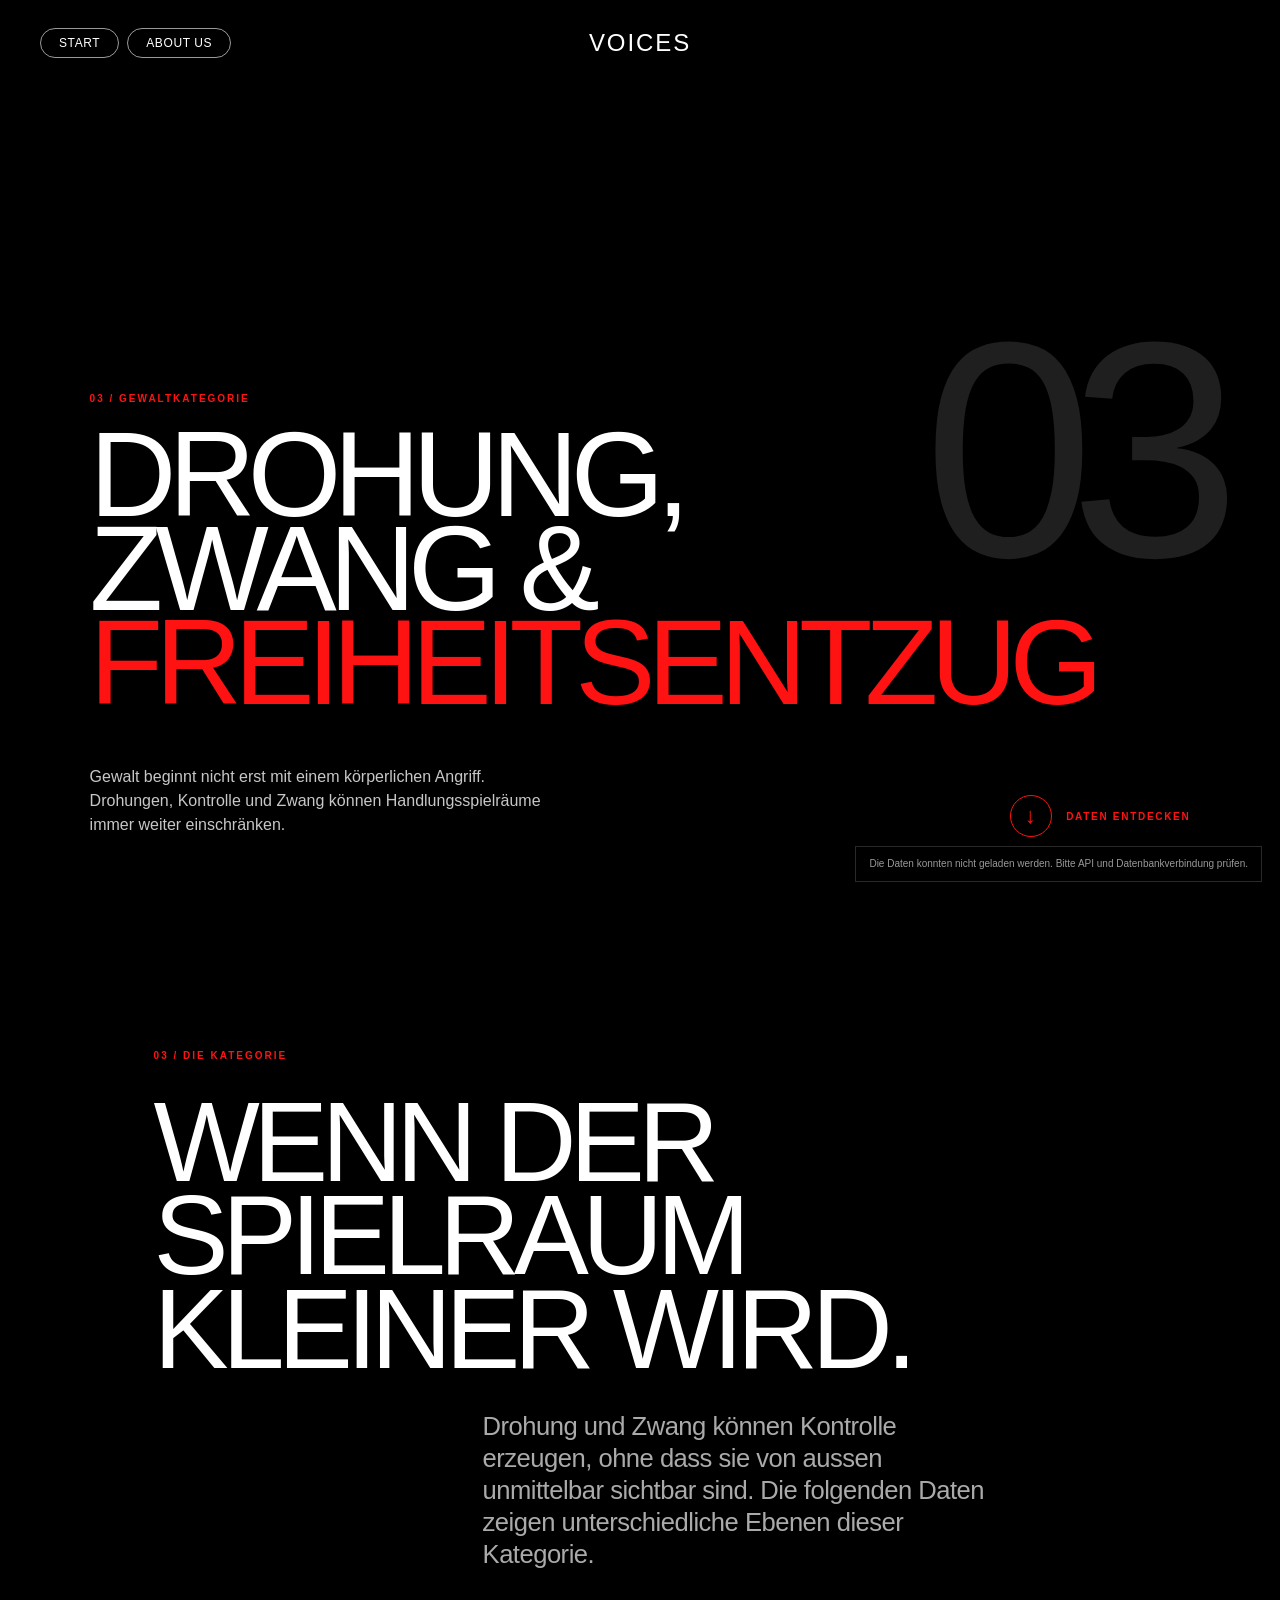
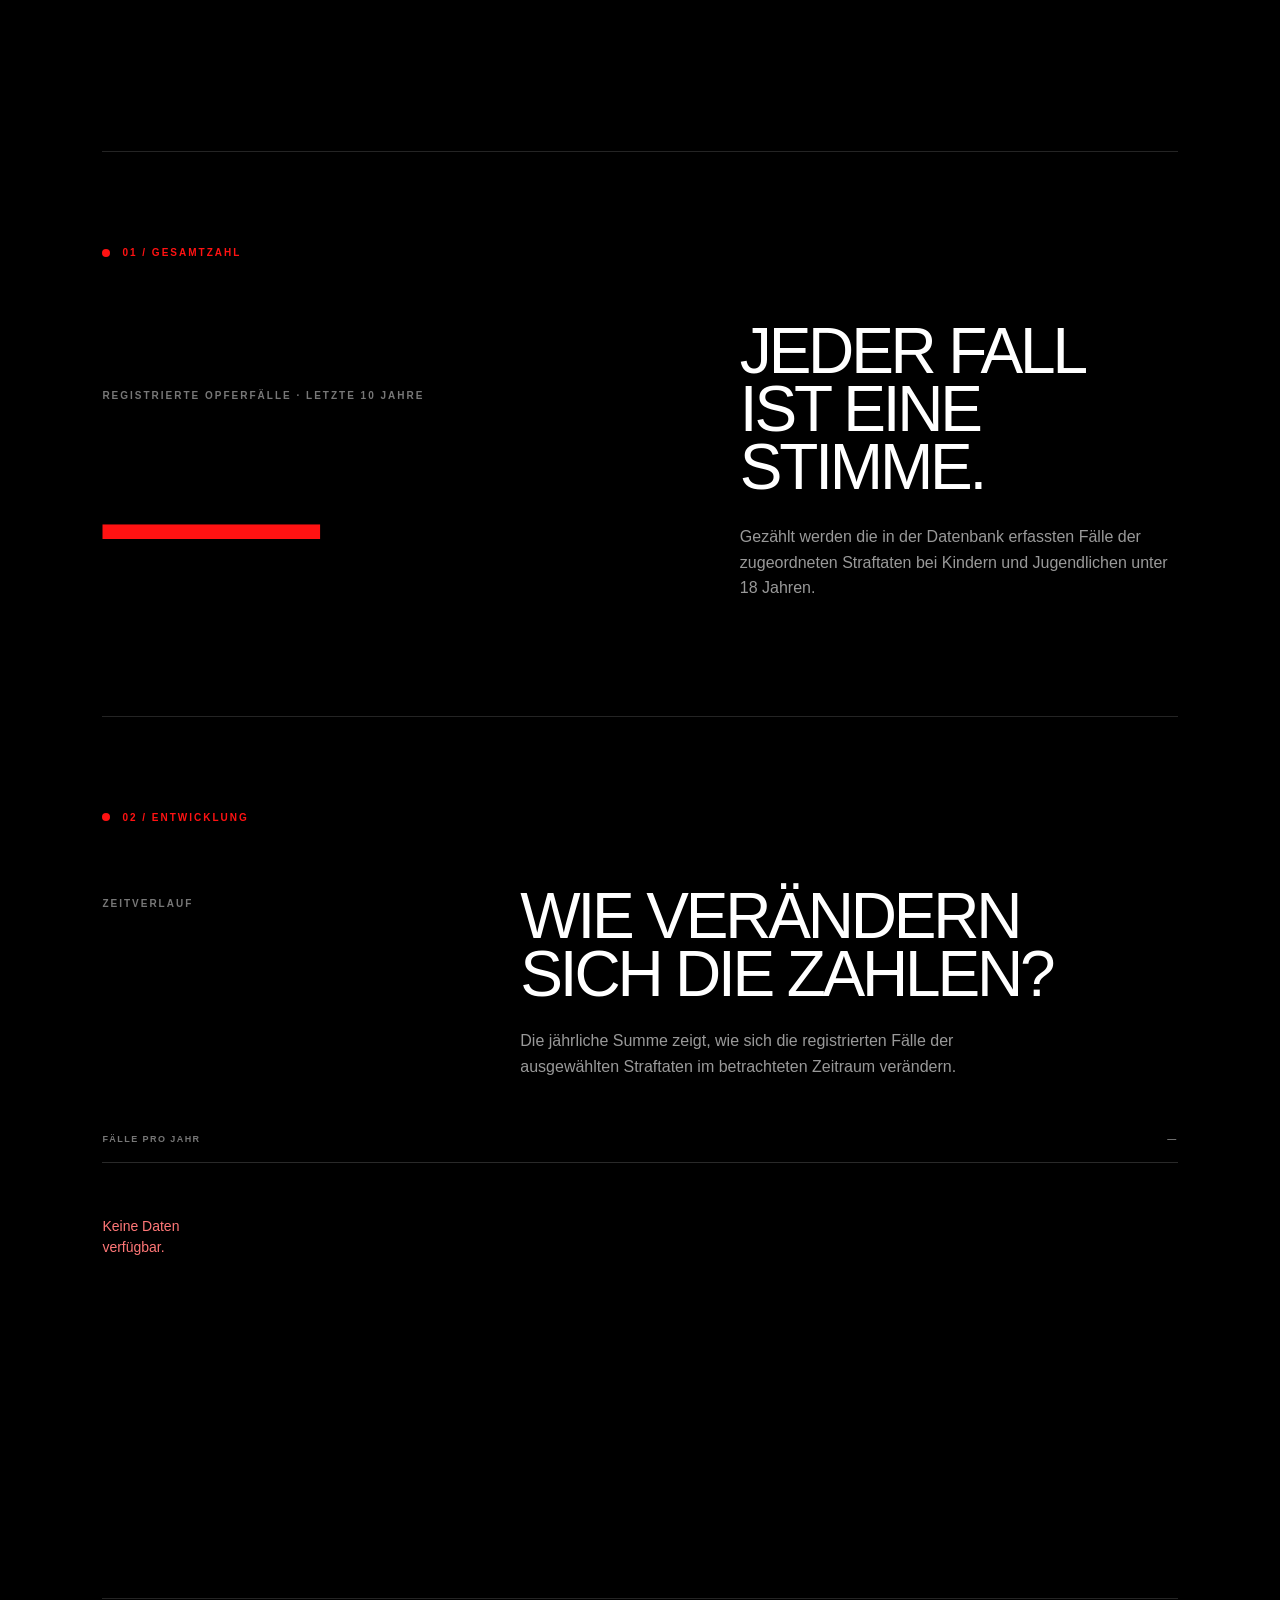
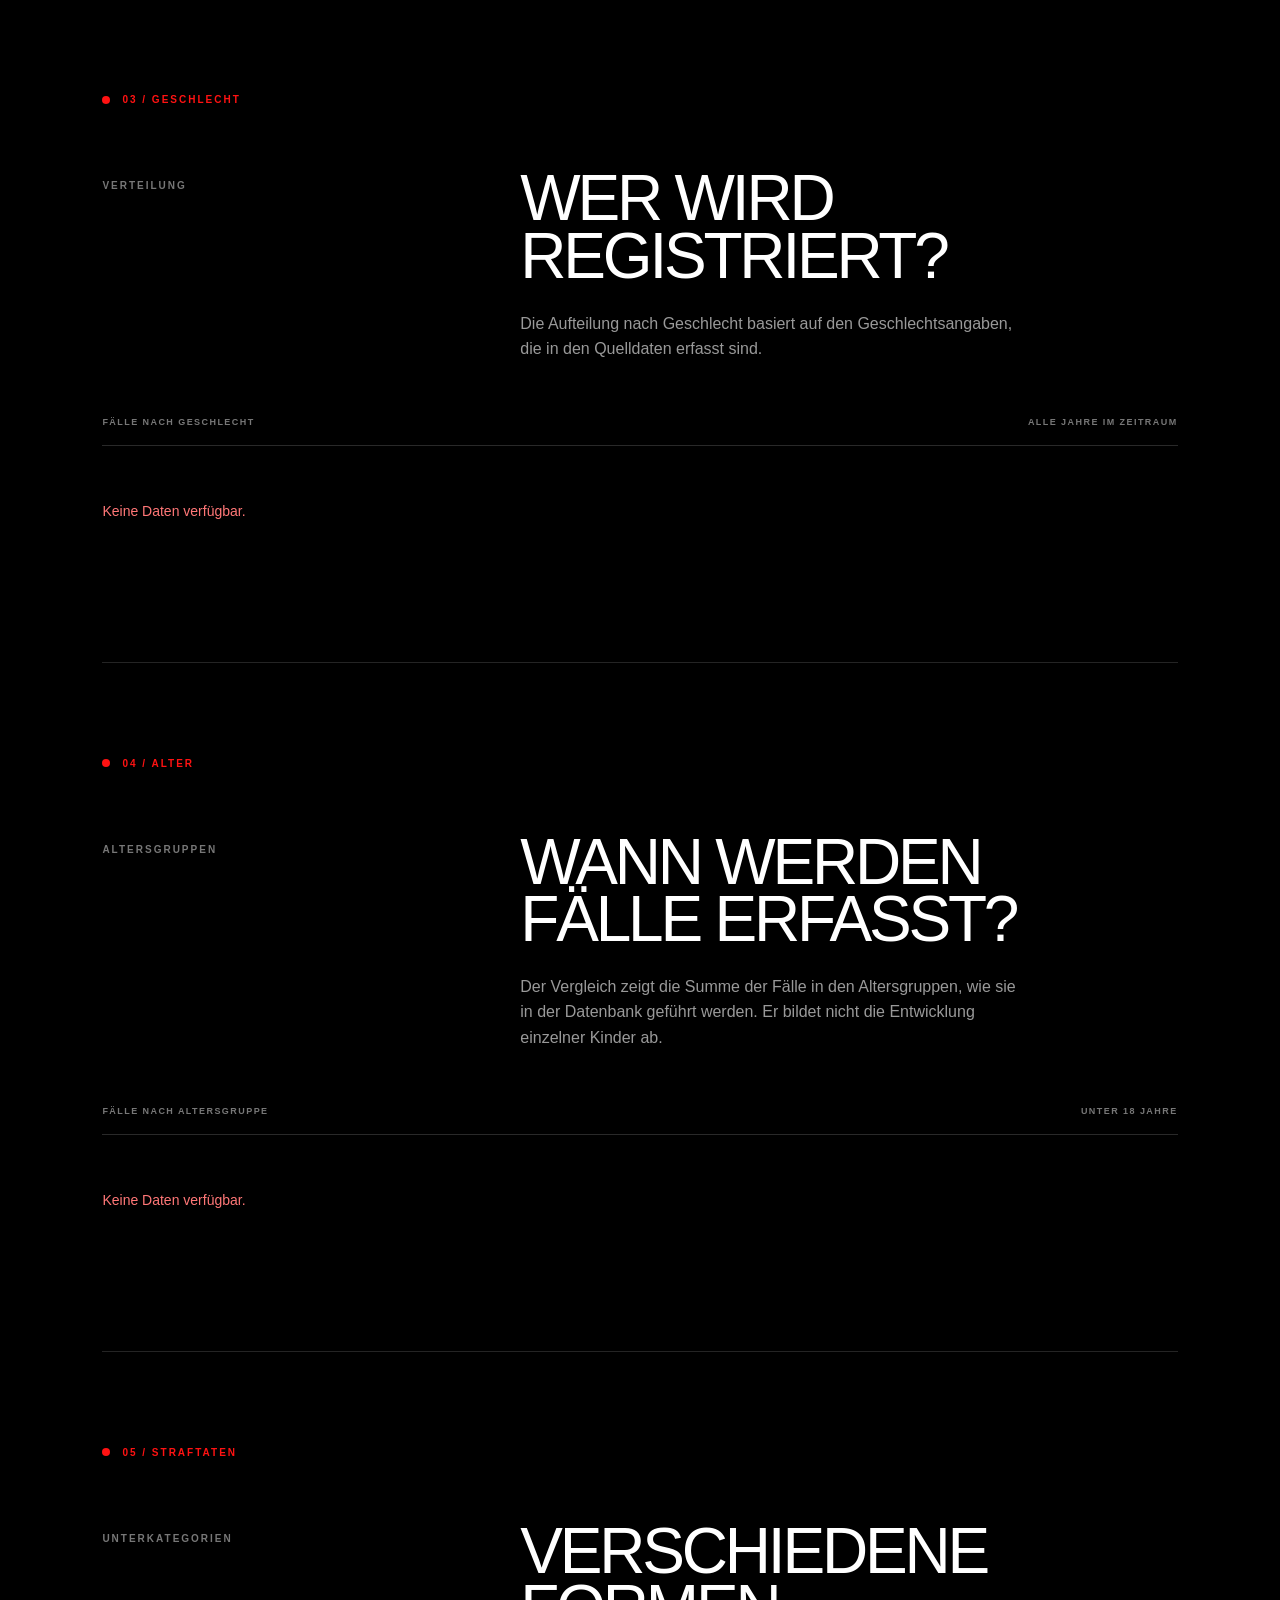
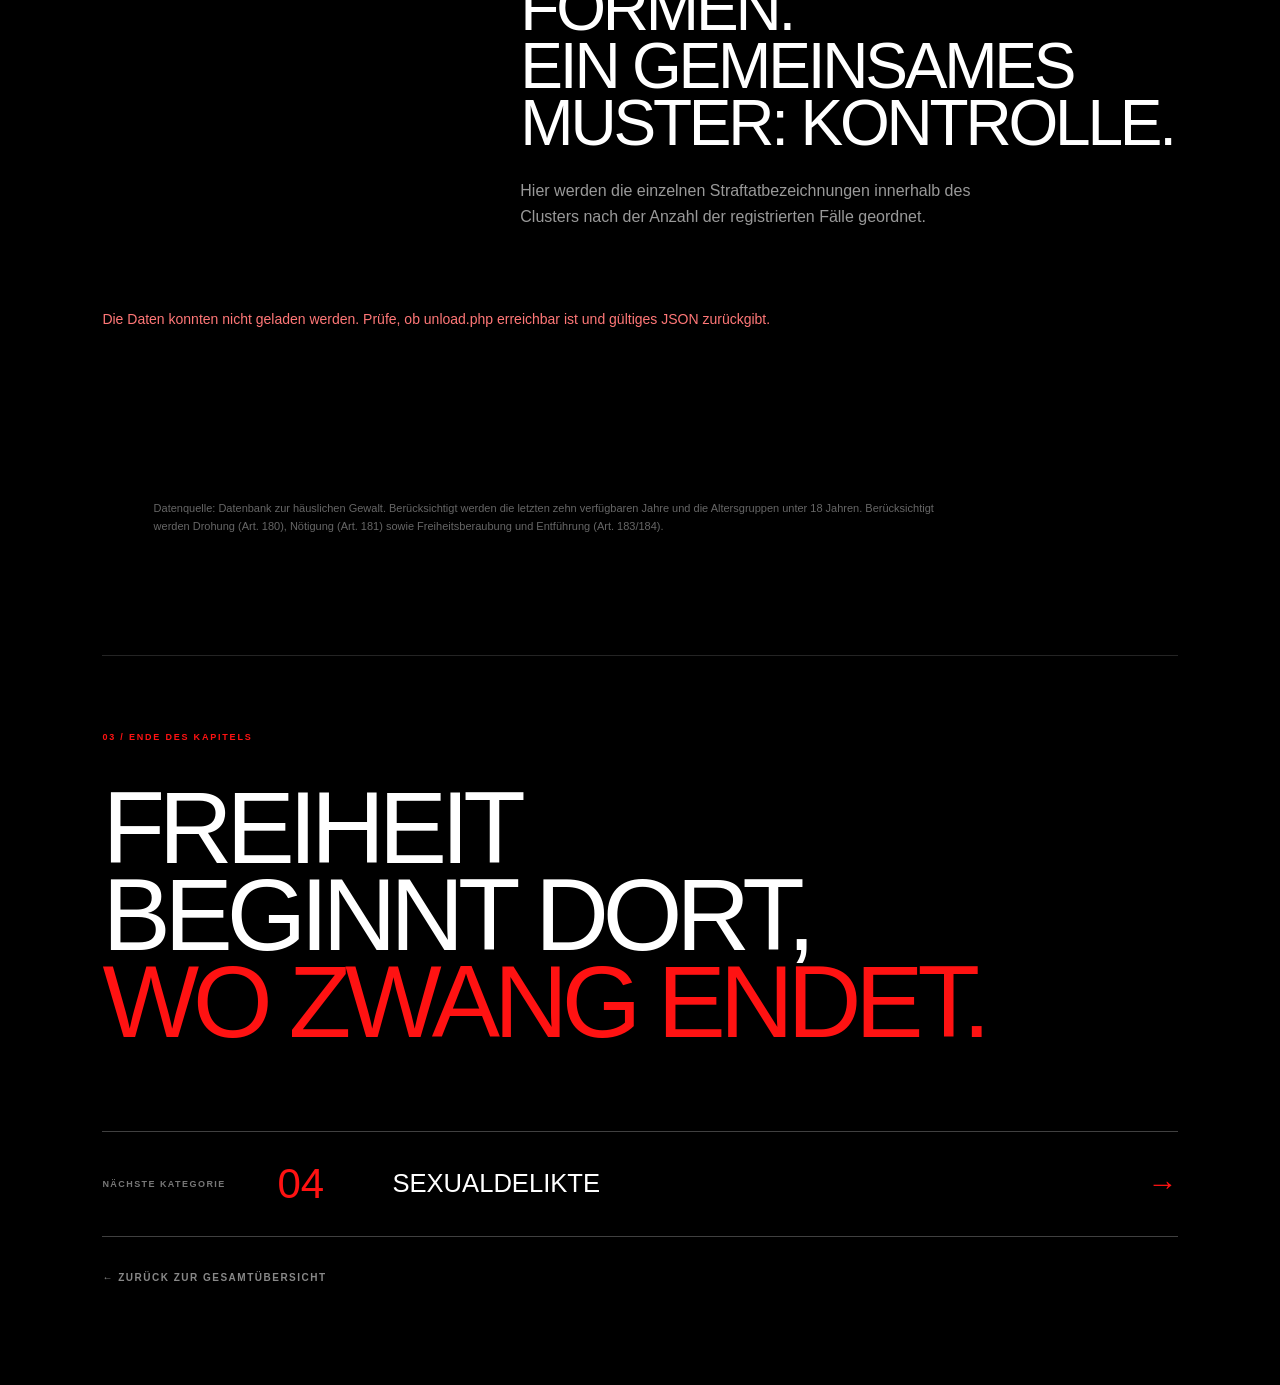
==== commit 4418bd13: "Unterseite Drohung" ====
--- a/IM3_php_project/drohung-zwang.html
+++ b/IM3_php_project/drohung-zwang.html
@@ -1,15 +1,13 @@
-```
 <!DOCTYPE html>
 <html lang="de">
 <head>
     <meta charset="UTF-8">
     <meta name="viewport" content="width=device-width, initial-scale=1.0">
     <meta name="theme-color" content="#000000">
-    <title>DROHUNG, ZWANG & FREIHEITSENTZUG
-        — VOICES</title>
+    <title>Drohung, Zwang &amp; Freiheitsentzug — VOICES</title>
     <link rel="stylesheet" href="category-pages.css">
 </head>
-<body class="category-page verbal-page">
+<body class="category-page threat-page">
 <header class="site-header" id="header">
     <nav class="main-nav" aria-label="Hauptnavigation">
         <a class="nav-pill" href="index.html">START</a>
@@ -21,14 +19,14 @@
 <main>
     <section class="category-hero" id="top">
         <video class="category-hero-video" autoplay muted loop playsinline aria-hidden="true">
-            <source src="assets/Videos/Lesendes Mädchen.mp4" type="video/mp4">
+            <source src="assets/Videos/Trottinett.mp4" type="video/mp4">
         </video>
         <div class="hero-shade"></div>
 
         <nav class="category-nav" aria-label="Gewaltkategorien">
             <a class="category-link" href="koerperliche-gewalt.html"><span class="category-number">01</span><span class="category-title">KÖRPERLICHE GEWALT<br>&amp; TÖTUNG</span></a>
-            <a class="category-link active" href="verbale-gewalt.html" aria-current="page"><span class="category-number">02</span><span class="category-title">VERBALE/DIGITALE GEWALT<br>&amp; EHRVERLETZUNG</span></a>
-            <a class="category-link" href="drohung-zwang.html"><span class="category-number">03</span><span class="category-title">DROHUNG, ZWANG<br>&amp; FREIHEITSENTZUG</span></a>
+            <a class="category-link" href="verbale-gewalt.html"><span class="category-number">02</span><span class="category-title">VERBALE/DIGITALE GEWALT<br>&amp; EHRVERLETZUNG</span></a>
+            <a class="category-link active" href="drohung-zwang.html" aria-current="page"><span class="category-number">03</span><span class="category-title">DROHUNG, ZWANG<br>&amp; FREIHEITSENTZUG</span></a>
             <a class="category-link" href="sexualdelikte.html"><span class="category-number">04</span><span class="category-title">SEXUALDELIKTE</span></a>
             <a class="category-link" href="uebrige-straftaten.html"><span class="category-number">05</span><span class="category-title">ÜBRIGE STRAFTATEN</span></a>
         </nav>
@@ -46,7 +44,7 @@
 
     <section class="category-story" id="category-story">
         <div class="chapter-intro reveal">
-            <span class="chapter-small">02 / DIE KATEGORIE</span>
+            <span class="chapter-small">03 / DIE KATEGORIE</span>
             <h2>WENN DER<br>SPIELRAUM<br>KLEINER WIRD.</h2>
             <p>Drohung und Zwang können Kontrolle erzeugen, ohne dass sie von aussen unmittelbar sichtbar sind. Die folgenden Daten zeigen unterschiedliche Ebenen dieser Kategorie.</p>
         </div>
@@ -118,14 +116,14 @@
             </div>
         </section>
 
-        <p class="data-note">Datenquelle: Datenbank zur häuslichen Gewalt. Berücksichtigt werden die letzten zehn verfügbaren Jahre und die Altersgruppen unter 18 Jahren. Die Kategorien werden anhand der Straftatbezeichnungen zugeordnet.</p>
+        <p class="data-note">Datenquelle: Datenbank zur häuslichen Gewalt. Berücksichtigt werden die letzten zehn verfügbaren Jahre und die Altersgruppen unter 18 Jahren. Berücksichtigt werden Drohung (Art. 180), Nötigung (Art. 181) sowie Freiheitsberaubung und Entführung (Art. 183/184).</p>
 
         <div class="category-outro reveal">
-            <span>02 / ENDE DES KAPITELS</span>
+            <span>03 / ENDE DES KAPITELS</span>
             <h2>FREIHEIT<br>BEGINNT DORT,<br><em>WO ZWANG ENDET.</em></h2>
-            <a href="drohung-zwang.html" class="next-category">
-                <span>NÄCHSTE KATEGORIE</span><strong>03</strong>
-                <p>DROHUNG, ZWANG<br>&amp; FREIHEITSENTZUG</p><b aria-hidden="true">→</b>
+            <a href="sexualdelikte.html" class="next-category">
+                <span>NÄCHSTE KATEGORIE</span><strong>04</strong>
+                <p>SEXUALDELIKTE</p><b aria-hidden="true">→</b>
             </a>
             <a class="back-link" href="index.html#story">← ZURÜCK ZUR GESAMTÜBERSICHT</a>
         </div>
@@ -136,18 +134,19 @@
 
 <script>
     document.addEventListener("DOMContentLoaded", () => {
+        // Altersgruppen exakt wie von unload.php geliefert.
+        // youngAdult wird ausgeschlossen, da dieses Cluster nur unter 18-Jährige zeigt.
         const ageLabels = {
-            kids: "Unter 10 Jahre",
-            teens: "10–14 Jahre",
-            youngadult: "15–17 Jahre"
+            "kids": "Kinder",
+            "teens": "Jugendliche"
         };
 
-        const ageOrder = ["kids", "teens", "youngadult"];
+        const ageOrder = ["kids", "teens"];
+        // Nur Straftaten aus Cluster 03 berücksichtigen.
         const offenceMatches = [
-            "Drohung",
-            "Nötigung",
-            "Freiheitsberaubung",
-            "Entführung"
+            "Drohung (Art. 180)",
+            "Nötigung (Art. 181)",
+            "Freiheitsberaubung und Entführung (Art. 183/184)"
         ];
 
         const normalize = value => String(value ?? "").trim().toLowerCase().replace(/\s+/g, " ");
@@ -478,14 +477,18 @@
                 const data = await response.json();
                 if (!Array.isArray(data)) throw new Error("Die API hat kein Daten-Array zurückgegeben.");
 
-                const allYears = data.map(row => Number(row.jahr)).filter(Number.isFinite);
-                if (!allYears.length) throw new Error("In der Datenbank wurden keine Jahresangaben gefunden.");
-                const latestYear = Math.max(...allYears);
+                // Erst auf diesen Cluster und unter 18 Jahre filtern, dann den
+                // Zeitraum aus den tatsächlich vorhandenen passenden Daten ableiten.
+                const relevantRows = data.filter(row => isUnder18(row) && isRelevantOffence(row.straftat));
+                const availableYears = relevantRows.map(row => Number(row.jahr)).filter(Number.isFinite);
+                if (!availableYears.length) {
+                    throw new Error("Keine passenden Daten für Drohung, Nötigung oder Freiheitsberaubung/Entführung bei unter 18-Jährigen gefunden.");
+                }
+                const latestYear = Math.max(...availableYears);
                 const firstYear = latestYear - 9;
-
-                const rows = data.filter(row => {
+                const rows = relevantRows.filter(row => {
                     const year = Number(row.jahr);
-                    return year >= firstYear && year <= latestYear && isUnder18(row) && isRelevantOffence(row.straftat);
+                    return year >= firstYear && year <= latestYear;
                 });
 
                 const total = rows.reduce((sum, row) => sum + number(row.anzahl), 0);
@@ -557,5 +560,3 @@
 </script>
 </body>
 </html>
-
-```
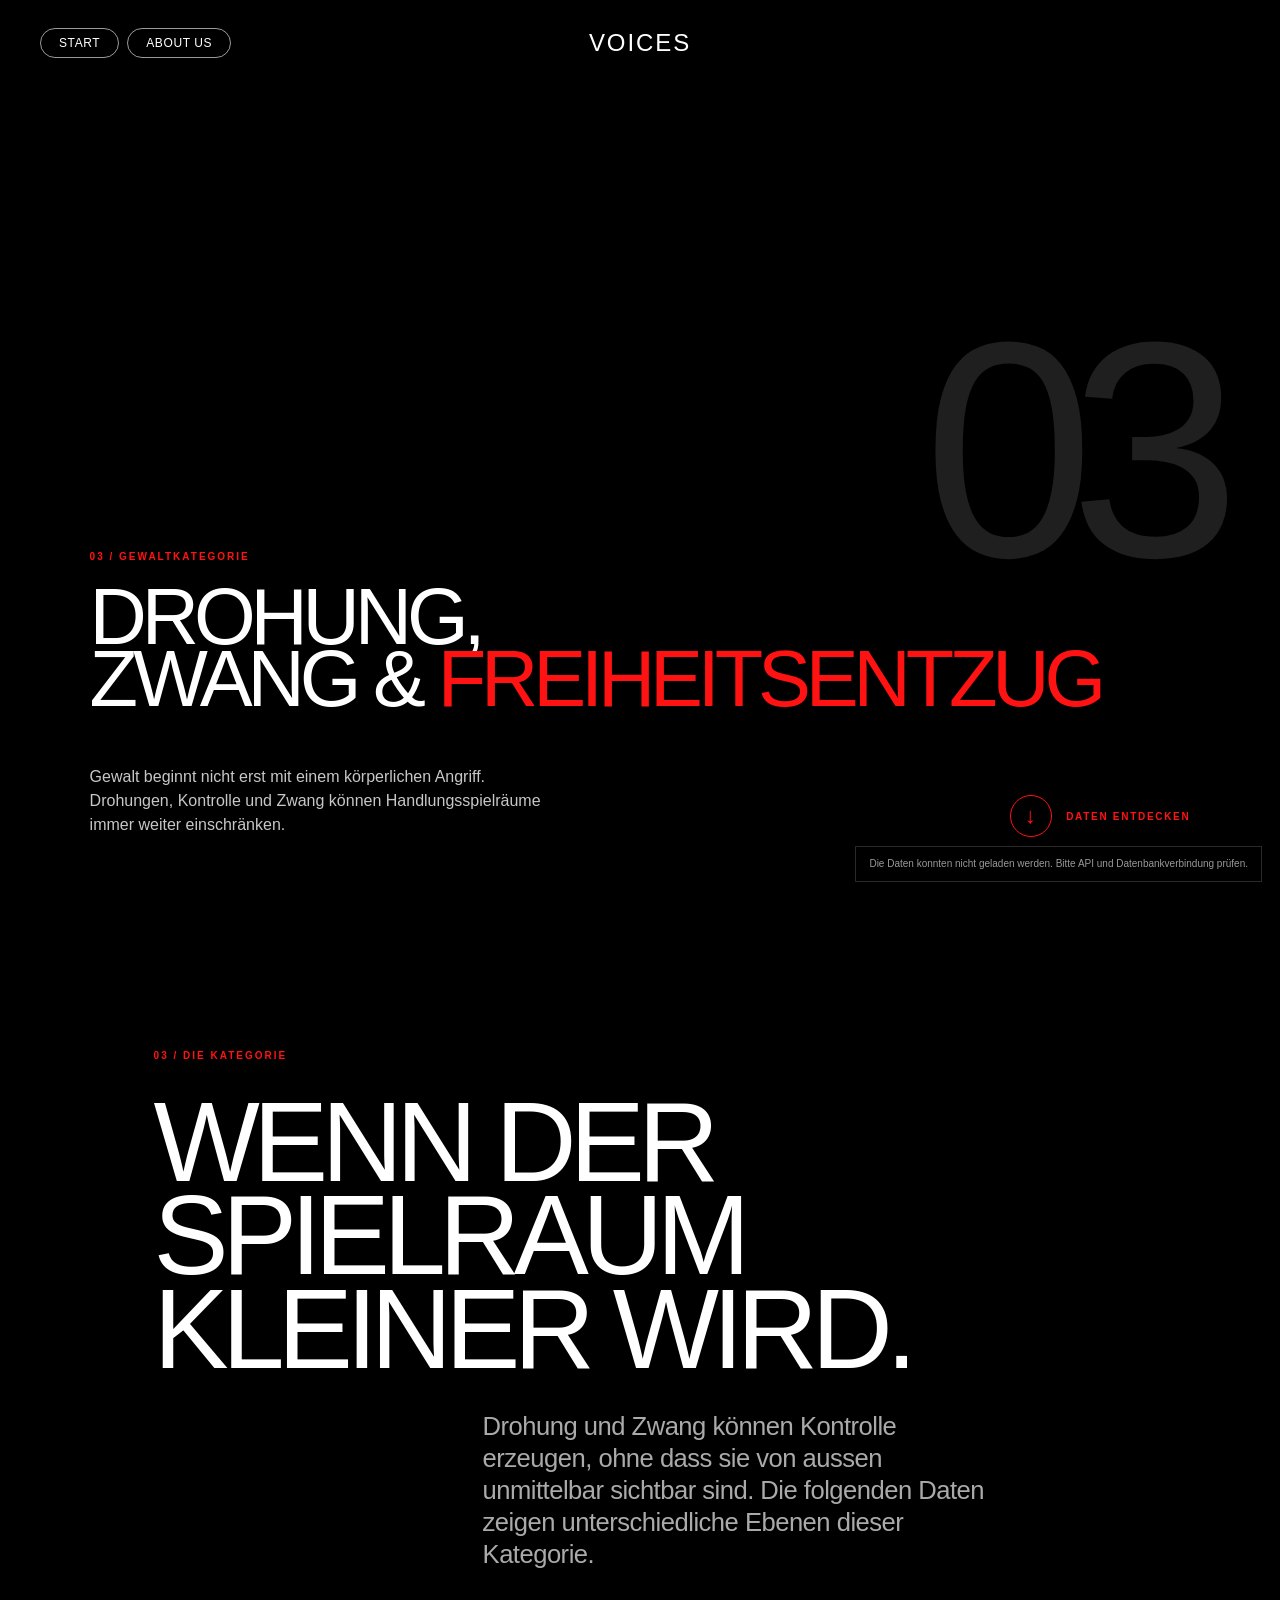
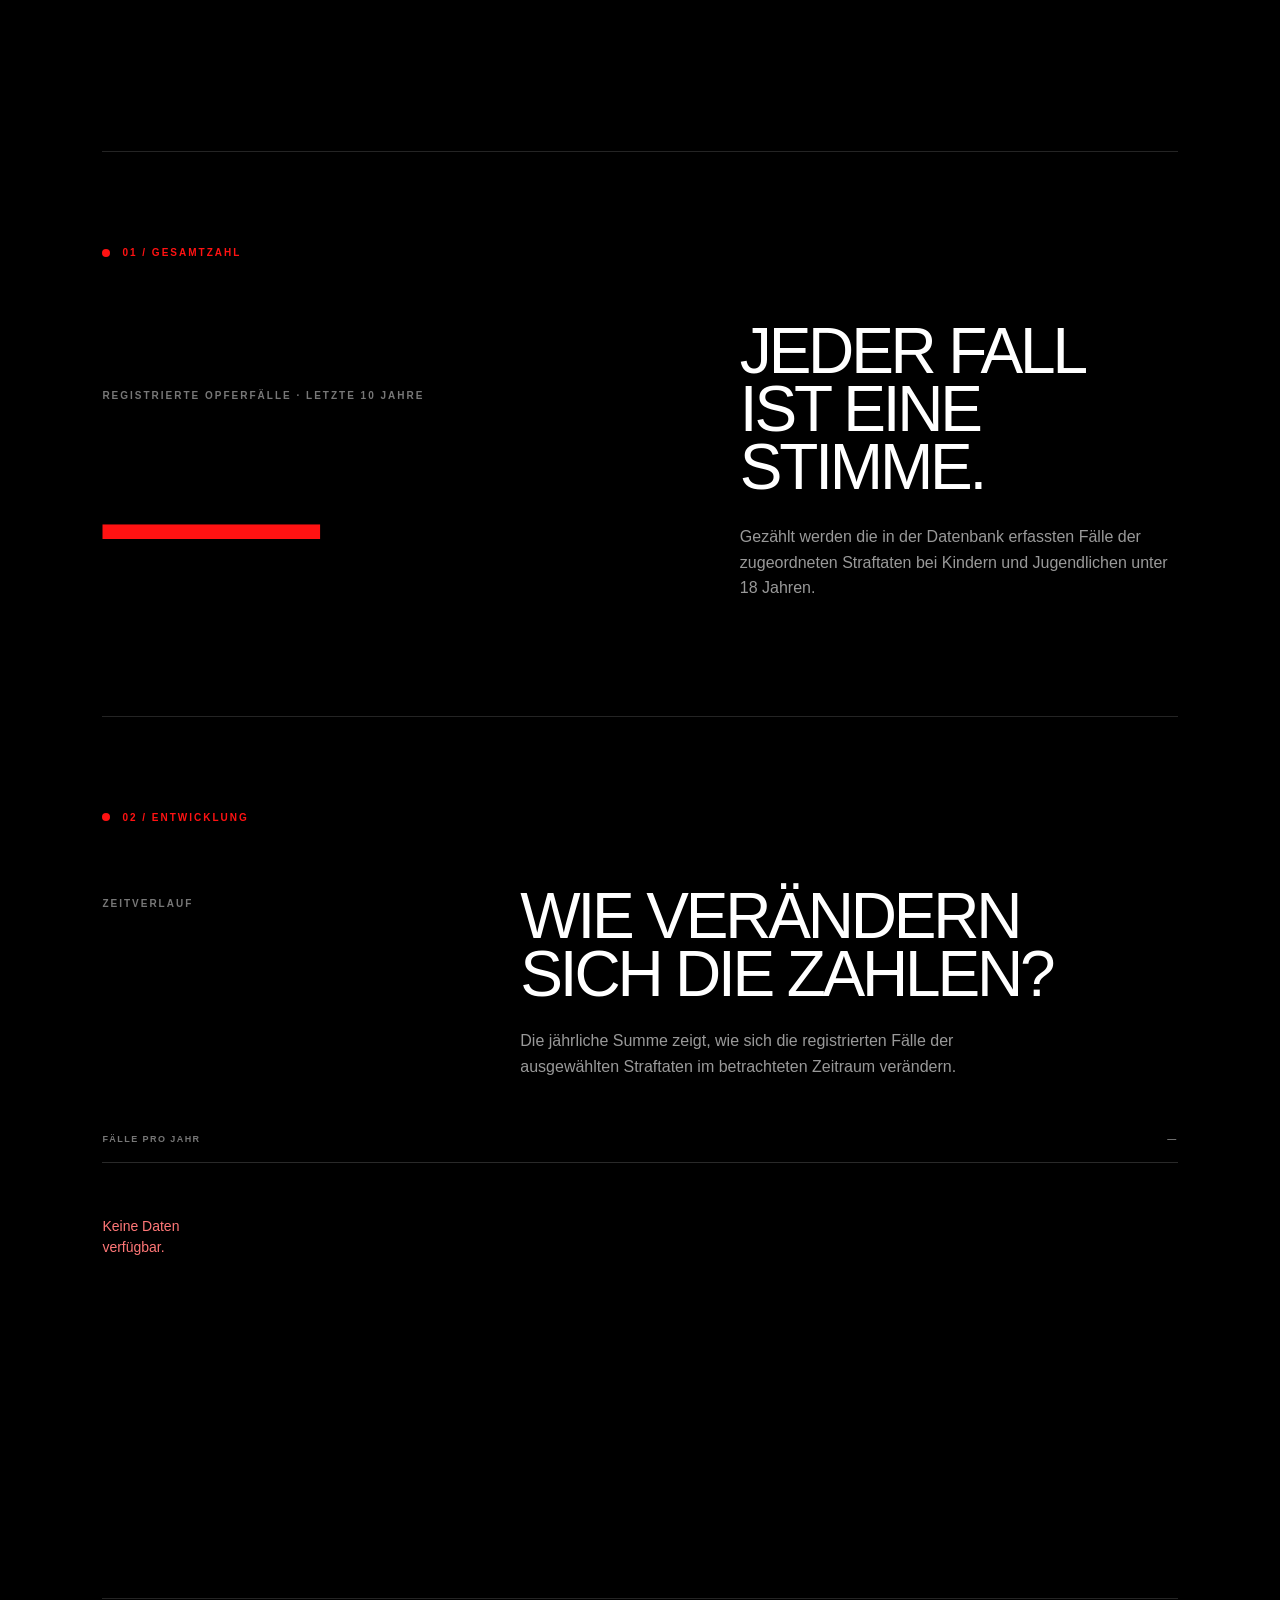
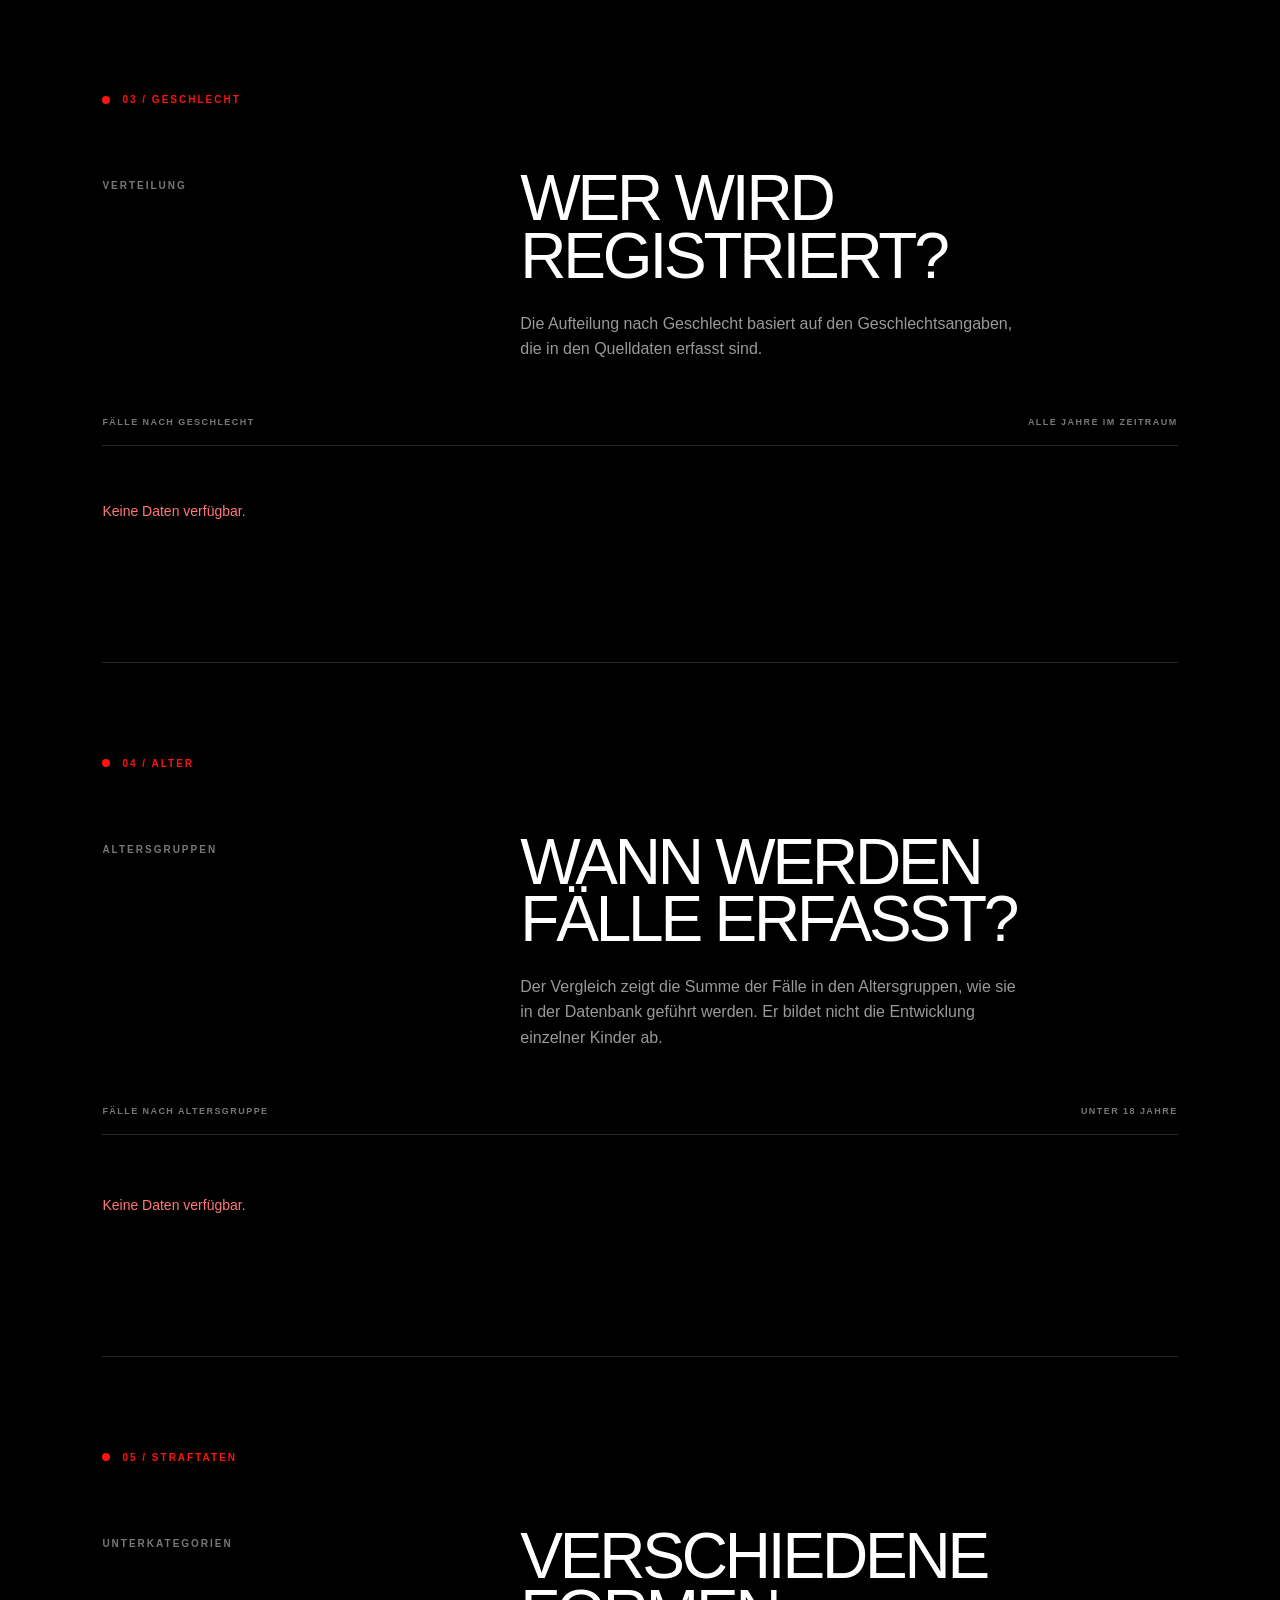
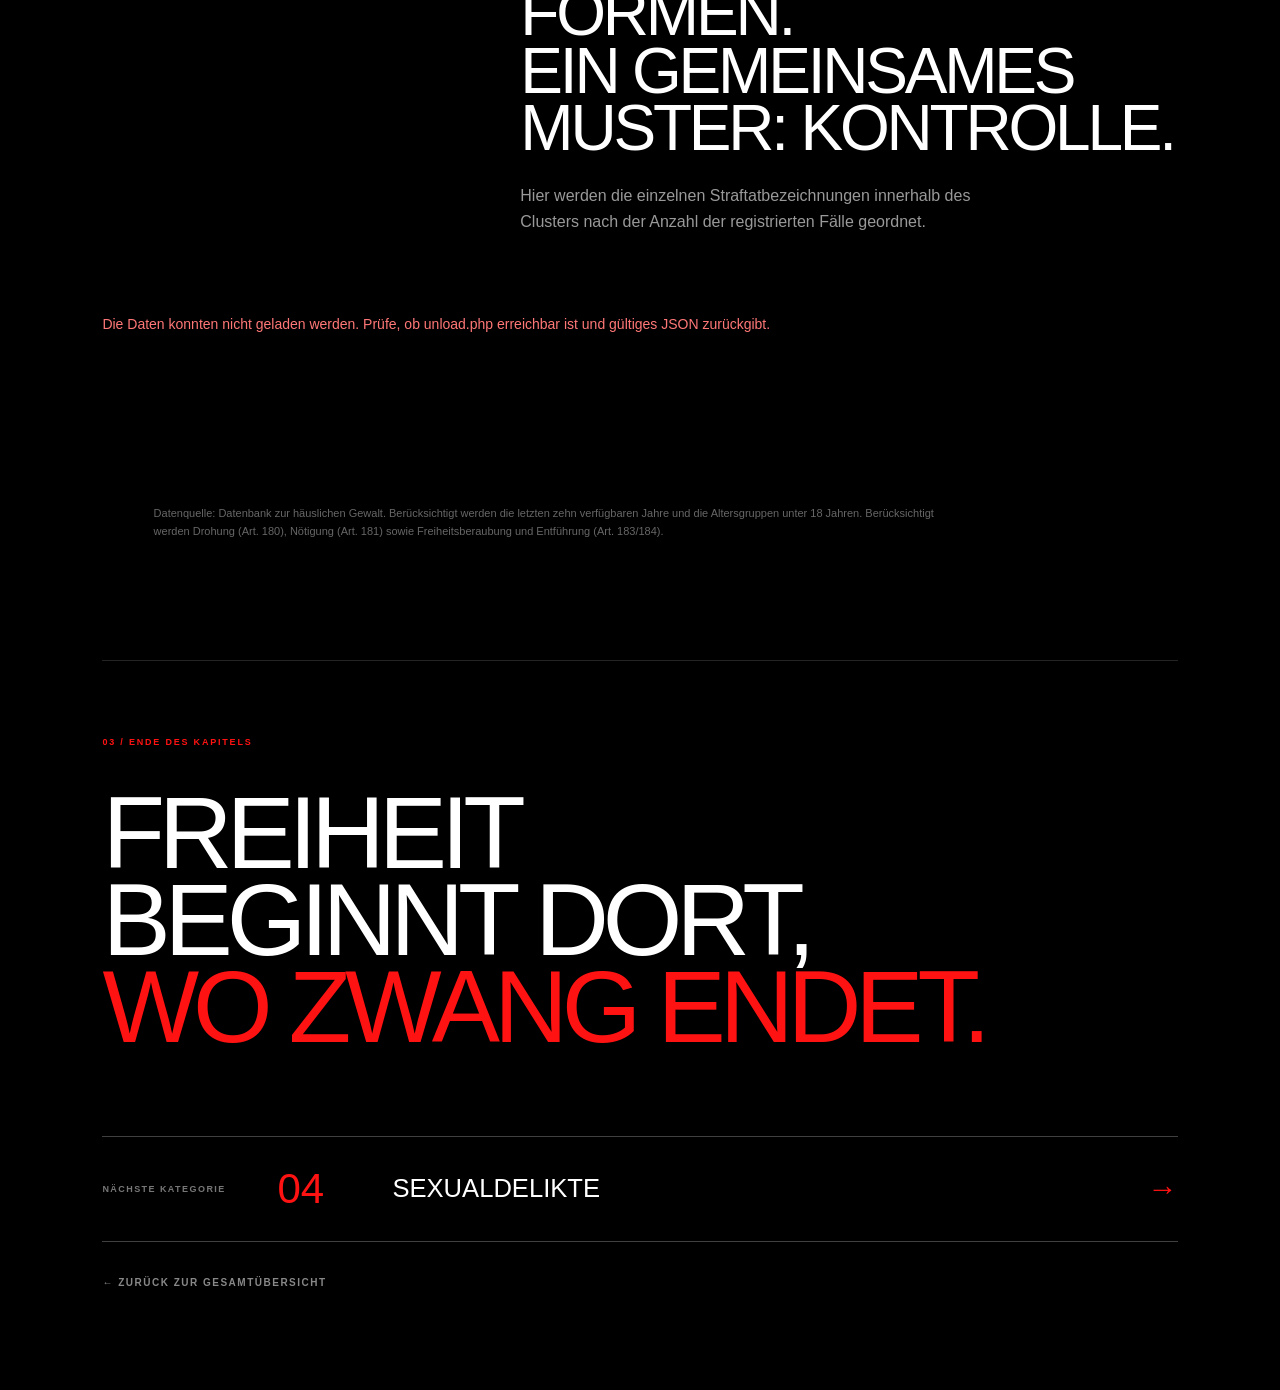
==== commit 5e4094e8: "update unterseiten" ====
--- a/IM3_php_project/drohung-zwang.html
+++ b/IM3_php_project/drohung-zwang.html
@@ -4,197 +4,2210 @@
     <meta charset="UTF-8">
     <meta name="viewport" content="width=device-width, initial-scale=1.0">
     <meta name="theme-color" content="#000000">
+
     <title>Drohung, Zwang &amp; Freiheitsentzug — VOICES</title>
-    <link rel="stylesheet" href="category-pages.css">
+
+    <style>
+        :root {
+            --red: #ff1212;
+            --white: #fff;
+            --grey: #999;
+            --muted: #666;
+            --black: #000;
+            --line: rgba(255,255,255,.16);
+        }
+
+        * {
+            box-sizing: border-box;
+            margin: 0;
+            padding: 0;
+        }
+
+        html {
+            scroll-behavior: smooth;
+        }
+
+        body {
+            background: var(--black);
+            color: var(--white);
+            font-family: Arial, Helvetica, sans-serif;
+            overflow-x: hidden;
+        }
+
+        a {
+            color: inherit;
+            text-decoration: none;
+        }
+
+        button,
+        input {
+            font: inherit;
+        }
+
+        /* HEADER */
+
+        .site-header {
+            position: fixed;
+            z-index: 100;
+            top: 28px;
+            left: 40px;
+            right: 40px;
+            display: flex;
+            align-items: center;
+            justify-content: space-between;
+            pointer-events: none;
+        }
+
+        .site-header a {
+            pointer-events: auto;
+        }
+
+        .main-nav {
+            display: flex;
+            gap: 8px;
+        }
+
+        .nav-pill {
+            padding: 7px 18px;
+            border: 1px solid rgba(255,255,255,.6);
+            border-radius: 100px;
+            font-size: 12px;
+            font-weight: 500;
+            letter-spacing: .05em;
+            transition: background .25s ease, color .25s ease;
+        }
+
+        .nav-pill:hover {
+            background: #fff;
+            color: #000;
+        }
+
+        .site-logo {
+            position: absolute;
+            left: 50%;
+            transform: translateX(-50%);
+            font-size: 24px;
+            font-weight: 400;
+            letter-spacing: .08em;
+        }
+
+        /* HERO */
+
+        .category-hero {
+            position: relative;
+            width: 100%;
+            min-height: 720px;
+            height: 100svh;
+            overflow: hidden;
+            background: #000;
+        }
+
+        .category-hero-video {
+            position: absolute;
+            inset: 0;
+            width: 100%;
+            height: 100%;
+            object-fit: cover;
+            z-index: 0;
+        }
+
+        .hero-shade {
+            position: absolute;
+            inset: 0;
+            z-index: 1;
+            background: linear-gradient(
+                    90deg,
+                    rgba(0,0,0,.62),
+                    rgba(0,0,0,.1) 68%,
+                    rgba(0,0,0,.28)
+            );
+        }
+
+        .category-nav {
+            position: absolute;
+            z-index: 10;
+            top: 76px;
+            left: 40px;
+            display: flex;
+            flex-direction: column;
+            align-items: flex-start;
+            gap: 4px;
+        }
+
+        .category-link {
+            display: flex;
+            align-items: center;
+            gap: 13px;
+            min-height: 35px;
+            padding: 5px 14px 5px 6px;
+            border-radius: 100px;
+            color: rgba(255,255,255,.58);
+            transition:
+                    color .3s ease,
+                    background .3s ease,
+                    transform .35s ease;
+        }
+
+        .category-link:hover,
+        .category-link.active {
+            color: #fff;
+            background: rgba(0,0,0,.32);
+        }
+
+        .category-link:hover {
+            transform: translateX(5px);
+        }
+
+        .category-number {
+            width: 27px;
+            height: 27px;
+            flex: 0 0 27px;
+            display: grid;
+            place-items: center;
+            border: 1px solid rgba(255,255,255,.35);
+            border-radius: 50%;
+            font-size: 8px;
+            font-weight: 700;
+        }
+
+        .category-link.active .category-number,
+        .category-link:hover .category-number {
+            color: #000;
+            background: var(--red);
+            border-color: var(--red);
+        }
+
+        .category-title {
+            font-size: 9px;
+            font-weight: 600;
+            line-height: 1.25;
+            letter-spacing: .12em;
+        }
+
+        .hero-content {
+            position: absolute;
+            z-index: 5;
+            left: 7vw;
+            right: 7vw;
+            bottom: 7vh;
+        }
+
+        .eyebrow,
+        .chapter-small,
+        .stat-label,
+        .section-marker {
+            display: block;
+            color: var(--red);
+            font-size: 10px;
+            font-weight: 700;
+            letter-spacing: .2em;
+        }
+
+        .eyebrow {
+            margin-bottom: 24px;
+        }
+
+        .hero-content h1 {
+            max-width: 1200px;
+            font-size: clamp(72px, 9.4vw, 155px);
+            font-weight: 500;
+            line-height: .78;
+            letter-spacing: -.065em;
+        }
+
+        .hero-content h1 span {
+            color: var(--red);
+        }
+
+        .hero-bottom {
+            display: flex;
+            justify-content: space-between;
+            align-items: flex-end;
+            gap: 60px;
+            margin-top: 55px;
+        }
+
+        .hero-bottom p {
+            width: min(460px, 42vw);
+            color: rgba(255,255,255,.78);
+            font-size: 16px;
+            line-height: 1.5;
+        }
+
+        .scroll-link {
+            display: flex;
+            align-items: center;
+            gap: 14px;
+            color: var(--red);
+            font-size: 10px;
+            font-weight: 700;
+            letter-spacing: .17em;
+            white-space: nowrap;
+        }
+
+        .scroll-icon {
+            display: grid;
+            place-items: center;
+            width: 42px;
+            height: 42px;
+            border: 1px solid var(--red);
+            border-radius: 50%;
+            font-size: 22px;
+            transition:
+                    color .25s ease,
+                    background .25s ease,
+                    transform .25s ease;
+        }
+
+        .scroll-link:hover .scroll-icon {
+            background: var(--red);
+            color: #000;
+            transform: translateY(4px);
+        }
+
+        .hero-index {
+            position: absolute;
+            z-index: 3;
+            right: 5vw;
+            top: 50%;
+            transform: translateY(-50%);
+            color: rgba(255,255,255,.12);
+            font-size: clamp(130px, 24vw, 360px);
+            line-height: .8;
+            letter-spacing: -.08em;
+            pointer-events: none;
+        }
+
+        /* INHALTE */
+
+        .category-story {
+            position: relative;
+            padding: 150px 8vw 100px;
+            background: #000;
+        }
+
+        .chapter-intro {
+            position: relative;
+            z-index: 1;
+            width: min(1000px, 90%);
+            margin: 0 0 180px 4vw;
+        }
+
+        .chapter-intro h2 {
+            margin: 35px 0;
+            font-size: clamp(65px, 8.8vw, 140px);
+            font-weight: 500;
+            line-height: .83;
+            letter-spacing: -.06em;
+        }
+
+        .chapter-intro p {
+            width: min(520px, 90%);
+            margin-left: 34%;
+            color: #aaa;
+            font-size: clamp(20px, 2vw, 30px);
+            line-height: 1.25;
+            letter-spacing: -.02em;
+        }
+
+        .data-section {
+            position: relative;
+            z-index: 1;
+            max-width: 1200px;
+            margin: 0 auto;
+            padding: 95px 0 115px;
+            border-top: 1px solid rgba(255,255,255,.14);
+        }
+
+        .section-marker {
+            display: flex;
+            align-items: center;
+            gap: 12px;
+            margin-bottom: 65px;
+        }
+
+        .section-marker > span {
+            display: inline-block;
+            width: 8px;
+            height: 8px;
+            border-radius: 50%;
+            background: var(--red);
+        }
+
+        .total-layout {
+            display: grid;
+            grid-template-columns: 1.1fr .9fr;
+            align-items: end;
+            gap: 8vw;
+        }
+
+        .stat-label {
+            color: #777;
+            line-height: 1.5;
+        }
+
+        .big-number {
+            display: block;
+            margin-top: 20px;
+            color: var(--red);
+            font-size: clamp(100px, 17vw, 260px);
+            font-weight: 500;
+            line-height: .82;
+            letter-spacing: -.08em;
+            overflow-wrap: anywhere;
+        }
+
+        .total-copy h3,
+        .section-heading h3 {
+            font-size: clamp(42px, 5vw, 78px);
+            font-weight: 500;
+            line-height: .9;
+            letter-spacing: -.05em;
+        }
+
+        .total-copy p,
+        .section-heading p {
+            max-width: 500px;
+            margin-top: 28px;
+            color: #999;
+            font-size: 16px;
+            line-height: 1.6;
+        }
+
+        .section-heading {
+            display: grid;
+            grid-template-columns: .7fr 1.3fr;
+            column-gap: 5vw;
+            align-items: start;
+            margin-bottom: 55px;
+        }
+
+        .section-heading .stat-label {
+            padding-top: 8px;
+        }
+
+        .section-heading p {
+            grid-column: 2;
+            margin-top: 25px;
+        }
+
+        .chart-panel {
+            margin-top: 35px;
+        }
+
+        .chart-panel-heading {
+            display: flex;
+            justify-content: space-between;
+            gap: 20px;
+            padding-bottom: 18px;
+            border-bottom: 1px solid var(--line);
+            color: #777;
+            font-size: 9px;
+            font-weight: 700;
+            letter-spacing: .16em;
+        }
+
+        /* JAHRESSÄULEN */
+
+        .year-chart {
+            min-height: 320px;
+            display: grid;
+            grid-template-columns: repeat(10, minmax(0, 1fr));
+            align-items: stretch;
+            gap: clamp(8px, 1.5vw, 22px);
+            padding-top: 28px;
+        }
+
+        .year-bar-item {
+            min-width: 0;
+            display: grid;
+            grid-template-rows: 24px 1fr 24px;
+            justify-items: center;
+            gap: 12px;
+        }
+
+        .year-bar-value {
+            color: #888;
+            font-size: 10px;
+            text-align: center;
+        }
+
+        .year-bar-track {
+            width: 100%;
+            height: 100%;
+            min-height: 220px;
+            display: flex;
+            align-items: flex-end;
+            background: linear-gradient(
+                    to top,
+                    rgba(255,255,255,.035),
+                    transparent
+            );
+            border-bottom: 1px solid rgba(255,255,255,.2);
+        }
+
+        .year-bar-fill {
+            display: block;
+            width: 100%;
+            min-height: 2px;
+            background: var(--red);
+            transition: height .8s cubic-bezier(.22,1,.36,1);
+        }
+
+        .year-bar-label {
+            color: #777;
+            font-size: 10px;
+        }
+
+        /* HORIZONTALE BALKEN */
+
+        .horizontal-chart {
+            display: grid;
+            gap: 30px;
+            padding-top: 30px;
+        }
+
+        .bar-row {
+            min-width: 0;
+        }
+
+        .bar-row-top {
+            display: flex;
+            justify-content: space-between;
+            align-items: baseline;
+            gap: 20px;
+            margin-bottom: 12px;
+        }
+
+        .bar-label {
+            color: #eee;
+            font-size: 14px;
+        }
+
+        .bar-value {
+            color: #fff;
+            font-size: 20px;
+            font-weight: 500;
+        }
+
+        .bar-track {
+            height: 5px;
+            overflow: hidden;
+            background: #1b1b1b;
+        }
+
+        .bar-fill {
+            display: block;
+            width: 0;
+            height: 100%;
+            background: rgba(255,255,255,.65);
+            animation: grow-bar 1s ease forwards;
+        }
+
+        .bar-fill.red {
+            background: var(--red);
+        }
+
+        @keyframes grow-bar {
+            from { width: 0; }
+        }
+
+        /* STRAFTATEN */
+
+        .offence-list {
+            margin-top: 30px;
+        }
+
+        .offence-row {
+            display: grid;
+            grid-template-columns: 50px minmax(0, 1fr) 120px;
+            align-items: center;
+            gap: 20px;
+            min-height: 82px;
+            border-top: 1px solid var(--line);
+            transition: padding .25s ease;
+        }
+
+        .offence-row:last-child {
+            border-bottom: 1px solid var(--line);
+        }
+
+        .offence-row:hover {
+            padding-left: 12px;
+        }
+
+        .offence-rank {
+            color: var(--red);
+            font-size: 10px;
+            letter-spacing: .12em;
+        }
+
+        .offence-name {
+            color: #eee;
+            font-size: 15px;
+            line-height: 1.4;
+        }
+
+        .offence-value {
+            color: #fff;
+            font-size: 24px;
+            font-weight: 500;
+            text-align: right;
+        }
+
+        .data-note {
+            max-width: 800px;
+            margin: 30px 0 120px 4vw;
+            color: #666;
+            font-size: 11px;
+            line-height: 1.6;
+        }
+
+        /* ABSCHLUSS */
+
+        .category-outro {
+            position: relative;
+            padding: 70px 0 0;
+            border-top: 1px solid rgba(255,255,255,.14);
+        }
+
+        .category-outro > span {
+            color: var(--red);
+            font-size: 9px;
+            font-weight: 700;
+            letter-spacing: .2em;
+        }
+
+        .category-outro h2 {
+            margin: 40px 0 85px;
+            font-size: clamp(55px, 8vw, 120px);
+            font-weight: 500;
+            line-height: .85;
+            letter-spacing: -.06em;
+        }
+
+        .category-outro h2 em {
+            color: var(--red);
+            font-style: normal;
+        }
+
+        .next-category {
+            display: grid;
+            grid-template-columns: 150px 90px minmax(0, 1fr) 50px;
+            align-items: center;
+            gap: 25px;
+            padding: 28px 0;
+            border-top: 1px solid rgba(255,255,255,.25);
+            border-bottom: 1px solid rgba(255,255,255,.25);
+            transition: padding .3s ease;
+        }
+
+        .next-category:hover {
+            padding-left: 15px;
+            padding-right: 15px;
+        }
+
+        .next-category > span {
+            color: #777;
+            font-size: 9px;
+            font-weight: 700;
+            letter-spacing: .16em;
+        }
+
+        .next-category strong {
+            color: var(--red);
+            font-size: 42px;
+            font-weight: 500;
+        }
+
+        .next-category p {
+            font-size: clamp(17px, 2vw, 28px);
+            line-height: 1.1;
+        }
+
+        .next-category b {
+            color: var(--red);
+            font-size: 30px;
+            font-weight: 300;
+            text-align: right;
+        }
+
+        .back-link {
+            display: inline-block;
+            margin-top: 35px;
+            color: #888;
+            font-size: 10px;
+            font-weight: 700;
+            letter-spacing: .15em;
+        }
+
+        .back-link:hover {
+            color: #fff;
+        }
+
+        /* STATUS UND EINBLENDUNG */
+
+        .data-status {
+            position: fixed;
+            z-index: 120;
+            right: 18px;
+            bottom: 18px;
+            max-width: calc(100vw - 36px);
+            padding: 10px 13px;
+            border: 1px solid rgba(255,255,255,.16);
+            background: rgba(0,0,0,.88);
+            color: #999;
+            font-size: 10px;
+            line-height: 1.4;
+            transition: opacity .5s ease;
+        }
+
+        .data-status.loaded {
+            opacity: .45;
+        }
+
+        .empty-message,
+        .loading-message,
+        .error-message {
+            padding: 25px 0;
+            color: #888;
+            font-size: 14px;
+            line-height: 1.5;
+        }
+
+        .error-message {
+            color: #ff7777;
+        }
+
+        .reveal {
+            opacity: 0;
+            transform: translateY(35px);
+            filter: blur(4px);
+            transition:
+                    opacity .9s ease,
+                    transform 1s cubic-bezier(.22,1,.36,1),
+                    filter .9s ease;
+        }
+
+        .reveal.is-visible {
+            opacity: 1;
+            transform: translateY(0);
+            filter: blur(0);
+        }
+
+        @media (max-width: 800px) {
+            .site-header { top: 18px; left: 18px; right: 18px; }
+            .nav-pill { padding: 6px 10px; font-size: 9px; }
+            .site-logo { font-size: 17px; }
+
+            .category-hero { min-height: 760px; height: 100svh; }
+            .category-nav { top: 70px; left: 15px; gap: 1px; }
+            .category-link { gap: 8px; min-height: 30px; padding: 3px 8px 3px 4px; }
+            .category-number { width: 23px; height: 23px; flex-basis: 23px; font-size: 7px; }
+            .category-title { font-size: 7px; letter-spacing: .07em; }
+
+            .hero-content { left: 6vw; right: 6vw; bottom: 6vh; }
+            .eyebrow { font-size: 8px; margin-bottom: 20px; }
+            .hero-content h1 { font-size: clamp(48px, 14vw, 90px); }
+            .hero-bottom { display: block; margin-top: 35px; }
+            .hero-bottom p { width: min(420px, 100%); font-size: 14px; }
+            .scroll-link { margin-top: 28px; font-size: 9px; }
+            .hero-index { top: 48%; right: 3vw; font-size: 42vw; }
+
+            .category-story { padding: 100px 6vw 60px; }
+            .chapter-intro { width: 100%; margin: 0 0 100px; }
+            .chapter-intro h2 { font-size: clamp(55px, 13vw, 90px); }
+            .chapter-intro p { width: 94%; margin: 30px 0 0 6%; font-size: 19px; }
+
+            .data-section { padding: 65px 0 75px; }
+            .section-marker { margin-bottom: 40px; font-size: 9px; }
+            .total-layout { grid-template-columns: 1fr; gap: 45px; }
+            .big-number { font-size: clamp(95px, 27vw, 180px); }
+            .total-copy h3,
+            .section-heading h3 { font-size: clamp(42px, 10vw, 65px); }
+            .section-heading { display: block; margin-bottom: 35px; }
+            .section-heading .stat-label { margin-bottom: 25px; }
+            .section-heading p { margin-top: 20px; font-size: 14px; }
+
+            .chart-panel-heading { font-size: 7px; letter-spacing: .1em; }
+            .year-chart { min-height: 240px; gap: 5px; padding-top: 20px; }
+            .year-bar-item { grid-template-rows: 22px 1fr 20px; gap: 8px; }
+            .year-bar-value { font-size: 8px; writing-mode: vertical-rl; transform: rotate(180deg); }
+            .year-bar-track { min-height: 165px; }
+            .year-bar-label { font-size: 8px; transform: rotate(-45deg); transform-origin: center; }
+
+            .horizontal-chart { gap: 25px; }
+            .bar-label { font-size: 12px; }
+            .bar-value { font-size: 17px; }
+
+            .offence-row { grid-template-columns: 28px minmax(0,1fr) 68px; gap: 10px; min-height: 72px; }
+            .offence-name { font-size: 12px; }
+            .offence-value { font-size: 18px; }
+
+            .data-note { margin: 10px 0 80px; }
+            .category-outro h2 { font-size: clamp(45px, 11vw, 75px); margin-bottom: 55px; }
+            .next-category { grid-template-columns: 1fr 45px 2fr 20px; gap: 10px; padding: 22px 0; }
+            .next-category > span { font-size: 7px; line-height: 1.4; }
+            .next-category strong { font-size: 28px; }
+            .next-category p { font-size: 12px; }
+            .next-category b { font-size: 20px; }
+            .back-link { line-height: 1.5; }
+            .data-status { right: 10px; bottom: 10px; font-size: 9px; }
+        }
+
+        @media (prefers-reduced-motion: reduce) {
+            html {
+                scroll-behavior: auto;
+            }
+
+            *,
+            *::before,
+            *::after {
+                animation-duration: .01ms !important;
+                transition-duration: .01ms !important;
+            }
+
+            .reveal {
+                opacity: 1;
+                transform: none;
+                filter: none;
+            }
+        }
+
+        /* AUFKLAPPBARE GESETZESTEXTE */
+
+        .offence-item {
+            border-top: 1px solid var(--line);
+        }
+
+        .offence-item:last-child {
+            border-bottom: 1px solid var(--line);
+        }
+
+        .offence-item .offence-row {
+            width: 100%;
+            min-height: 82px;
+            display: grid;
+            grid-template-columns: 50px minmax(0, 1fr) 120px 24px;
+            align-items: center;
+            gap: 20px;
+            padding: 0;
+            border: 0;
+            background: transparent;
+            color: inherit;
+            text-align: left;
+            cursor: pointer;
+            transition: padding .25s ease;
+        }
+
+        .offence-item .offence-row:hover {
+            padding-left: 12px;
+        }
+
+        .offence-item .offence-row:focus-visible {
+            outline: 1px solid var(--red);
+            outline-offset: -2px;
+        }
+
+        .offence-item .offence-row[aria-expanded="true"] .offence-toggle-icon {
+            transform: rotate(45deg);
+            color: var(--red);
+        }
+
+        .offence-item .offence-row.no-article {
+            cursor: default;
+        }
+
+        .offence-item .offence-row.no-article:hover {
+            padding-left: 0;
+        }
+
+        .offence-toggle-icon {
+            color: #888;
+            font-size: 25px;
+            font-weight: 300;
+            text-align: center;
+            transition: transform .25s ease, color .25s ease;
+        }
+
+        .offence-detail {
+            padding: 0 8% 32px 70px;
+            color: #aaa;
+            animation: article-reveal .3s ease both;
+        }
+
+        .offence-detail[hidden] {
+            display: none;
+        }
+
+        .offence-article-heading {
+            display: flex;
+            flex-wrap: wrap;
+            align-items: baseline;
+            gap: 14px;
+            margin-bottom: 18px;
+            color: #fff;
+        }
+
+        .offence-article-heading h4 {
+            font-size: 18px;
+            font-weight: 500;
+        }
+
+        .offence-article-heading span {
+            color: var(--red);
+            font-size: 11px;
+            font-weight: 700;
+            letter-spacing: .08em;
+        }
+
+        .offence-detail p {
+            max-width: 900px;
+            margin: 0 0 14px;
+            color: #aaa;
+            font-size: 14px;
+            line-height: 1.7;
+        }
+
+        .offence-detail p:last-child {
+            margin-bottom: 0;
+        }
+
+        @keyframes article-reveal {
+            from {
+                opacity: 0;
+                transform: translateY(-5px);
+            }
+
+            to {
+                opacity: 1;
+                transform: translateY(0);
+            }
+        }
+
+        @media (max-width: 800px) {
+            .offence-item .offence-row {
+                grid-template-columns: 28px minmax(0, 1fr) 68px 18px;
+                gap: 10px;
+                min-height: 72px;
+            }
+
+            .offence-item .offence-row:hover { padding-left: 5px; }
+            .offence-toggle-icon { font-size: 21px; }
+            .offence-detail { padding: 0 4px 26px 38px; }
+            .offence-article-heading h4 { font-size: 15px; }
+            .offence-detail p { font-size: 12px; line-height: 1.65; }
+        }
+
+        /* INFOFELD DER SÄULEN */
+
+        .year-bar-item {
+            position: relative;
+            cursor: help;
+            outline: none;
+        }
+
+        .year-bar-item:hover .year-chart-tooltip,
+        .year-bar-item:focus-visible .year-chart-tooltip {
+            opacity: 1;
+            visibility: visible;
+            transform: translate(-50%, 0);
+        }
+
+        .year-chart-tooltip {
+            position: absolute;
+            z-index: 30;
+            left: 50%;
+            bottom: calc(100% - 30px);
+            width: max-content;
+            min-width: 220px;
+            max-width: min(330px, 80vw);
+            padding: 15px 16px;
+            background: #151515;
+            border: 1px solid rgba(255,255,255,.2);
+            box-shadow: 0 12px 35px rgba(0,0,0,.55);
+            color: #eee;
+            text-align: left;
+            opacity: 0;
+            visibility: hidden;
+            transform: translate(-50%, 8px);
+            transition:
+                    opacity .18s ease,
+                    transform .18s ease,
+                    visibility .18s ease;
+            pointer-events: none;
+        }
+
+        .year-chart-tooltip-title {
+            display: block;
+            margin-bottom: 10px;
+            color: var(--red);
+            font-size: 12px;
+            letter-spacing: .08em;
+        }
+
+        .year-chart-tooltip-row {
+            display: grid;
+            grid-template-columns: minmax(0, 1fr) auto;
+            gap: 18px;
+            padding: 7px 0;
+            border-top: 1px solid rgba(255,255,255,.1);
+            align-items: start;
+        }
+
+        .year-chart-tooltip-name {
+            color: #ccc;
+            font-size: 11px;
+            line-height: 1.35;
+            white-space: normal;
+        }
+
+        .year-chart-tooltip-value {
+            color: #fff;
+            font-size: 12px;
+            font-weight: 600;
+            white-space: nowrap;
+        }
+
+        .year-chart-tooltip-empty {
+            color: #999;
+            font-size: 11px;
+            line-height: 1.4;
+        }
+
+        @media (max-width: 800px) {
+            .year-chart-tooltip {
+                min-width: 190px;
+                max-width: min(260px, 76vw);
+                padding: 12px;
+            }
+
+            .year-chart-tooltip-name {
+                font-size: 10px;
+            }
+        }
+
+        /* KREISDIAGRAMME */
+
+        .pie-chart-layout {
+            display: grid;
+            grid-template-columns:
+                minmax(170px, 240px)
+                minmax(220px, 1fr)
+                110px;
+            align-items: center;
+            column-gap: clamp(25px, 5vw, 70px);
+            row-gap: 28px;
+            padding-top: 35px;
+        }
+
+        .pie-chart {
+            width: min(100%, 240px);
+            aspect-ratio: 1;
+            border-radius: 50%;
+            border: 1px solid rgba(255,255,255,.14);
+            box-shadow: 0 0 0 8px rgba(255,255,255,.015);
+        }
+
+        .pie-chart-legend {
+            display: grid;
+            gap: 0;
+            min-width: 0;
+        }
+
+        .pie-legend-row {
+            display: flex;
+            align-items: center;
+            justify-content: space-between;
+            gap: 20px;
+            padding: 15px 0;
+            border-bottom: 1px solid var(--line);
+        }
+
+        .pie-legend-row:first-child {
+            border-top: 1px solid var(--line);
+        }
+
+        .pie-legend-left {
+            display: flex;
+            align-items: flex-start;
+            gap: 12px;
+            min-width: 0;
+        }
+
+        .pie-legend-swatch {
+            width: 10px;
+            height: 10px;
+            flex: 0 0 10px;
+            margin-top: 4px;
+            border-radius: 50%;
+        }
+
+        .pie-legend-label {
+            color: #ddd;
+            font-size: 14px;
+            line-height: 1.4;
+        }
+
+        .pie-legend-right {
+            display: flex;
+            flex-direction: column;
+            align-items: flex-end;
+            gap: 4px;
+            flex: 0 0 auto;
+        }
+
+        .pie-legend-value {
+            color: #fff;
+            font-size: 18px;
+            font-weight: 500;
+            white-space: nowrap;
+        }
+
+        .pie-legend-percentage {
+            color: #888;
+            font-size: 11px;
+            white-space: nowrap;
+        }
+
+        .pie-chart-total {
+            display: flex;
+            flex-direction: column;
+            align-items: flex-end;
+            gap: 8px;
+            padding-left: 15px;
+        }
+
+        .pie-chart-total span {
+            color: #777;
+            font-size: 9px;
+            font-weight: 700;
+            letter-spacing: .16em;
+        }
+
+        .pie-chart-total strong {
+            color: var(--red);
+            font-size: clamp(28px, 3vw, 44px);
+            font-weight: 500;
+            letter-spacing: -.04em;
+        }
+
+        @media (max-width: 800px) {
+            .pie-chart-layout {
+                grid-template-columns:
+                    minmax(120px, 160px)
+                    minmax(0, 1fr);
+                column-gap: 22px;
+                row-gap: 25px;
+                padding-top: 25px;
+            }
+
+            .pie-chart { width: 100%; }
+            .pie-legend-row { gap: 10px; padding: 12px 0; }
+            .pie-legend-left { gap: 8px; }
+            .pie-legend-label { font-size: 11px; }
+            .pie-legend-value { font-size: 14px; }
+            .pie-legend-percentage { font-size: 10px; }
+
+            .pie-chart-total {
+                grid-column: 1 / -1;
+                align-items: flex-start;
+                padding: 0;
+            }
+
+            .pie-chart-total strong {
+                font-size: 32px;
+            }
+        }
+
+        @media (max-width: 480px) {
+            .pie-chart-layout {
+                grid-template-columns: 1fr;
+                justify-items: center;
+            }
+
+            .pie-chart { width: min(65vw, 210px); }
+            .pie-chart-legend { width: 100%; }
+            .pie-chart-total { justify-self: stretch; }
+        }
+
+        #gender-chart,
+        #gender-chart canvas,
+        #gender-chart svg,
+        #gender-chart .pie-chart,
+        #gender-chart .pie-slice {
+            box-shadow: none !important;
+            outline: none !important;
+        }
+
+        #gender-chart svg path {
+            stroke: none !important;
+            stroke-width: 0 !important;
+        }
+
+        #gender-chart canvas {
+            border: none !important;
+            background: transparent !important;
+        }
+
+        .category-page .category-nav {
+            display: none !important;
+        }
+
+        /* HOVER UND RESPONSIVE DARSTELLUNG */
+
+        .category-page img,
+        .category-page video,
+        .category-page svg {
+            max-width: 100%;
+        }
+
+        .category-page .chapter-intro,
+        .category-page .total-layout > *,
+        .category-page .section-heading > *,
+        .category-page .chart-panel,
+        .category-page .pie-chart-layout > * {
+            min-width: 0;
+        }
+
+        .category-page .reveal.is-visible {
+            transform: none;
+            filter: none;
+        }
+
+        #year-chart .year-bar-fill {
+            transform: scale(1);
+            transform-origin: center bottom;
+            opacity: 1;
+            pointer-events: none;
+            transition:
+                    height .8s cubic-bezier(.22, 1, .36, 1),
+                    transform 220ms ease,
+                    opacity 220ms ease;
+        }
+
+        #year-chart .year-bar-item.is-dimmed .year-bar-fill {
+            opacity: .25;
+        }
+
+        #year-chart .year-bar-item.is-active {
+            z-index: 5;
+        }
+
+        #year-chart .year-bar-item.is-active .year-bar-fill {
+            opacity: 1;
+            transform: scale(1.2, 1.04);
+        }
+
+        #year-chart .year-bar-item.is-active .year-bar-value {
+            color: #fff;
+        }
+
+        #year-chart .year-bar-item:focus-visible .year-bar-fill {
+            outline: 2px solid #fff;
+            outline-offset: 3px;
+        }
+
+        #category-year-tooltip {
+            position: fixed;
+            inset: auto;
+            z-index: 10000;
+            width: min(360px, calc(100vw - 24px));
+            min-width: 0;
+            max-width: calc(100vw - 24px);
+            max-height: calc(100dvh - 24px);
+            overflow-y: auto;
+            overscroll-behavior: contain;
+            padding: 16px;
+            opacity: 0;
+            visibility: hidden;
+            transform: none;
+            pointer-events: auto;
+            transition: opacity 160ms ease, visibility 160ms ease;
+        }
+
+        #category-year-tooltip.is-visible {
+            opacity: 1;
+            visibility: visible;
+        }
+
+        .category-tooltip-heading {
+            display: flex;
+            align-items: center;
+            justify-content: space-between;
+            gap: 12px;
+            margin-bottom: 8px;
+        }
+
+        #category-year-tooltip .year-chart-tooltip-title {
+            min-width: 0;
+            margin: 0;
+            font-size: 14px;
+            line-height: 1.4;
+        }
+
+        .category-tooltip-close {
+            flex: 0 0 44px;
+            width: 44px;
+            height: 44px;
+            border: 1px solid #555;
+            background: transparent;
+            color: #fff;
+            font: inherit;
+            font-size: 24px;
+            cursor: pointer;
+        }
+
+        .category-tooltip-close:focus-visible {
+            outline: 2px solid #fff;
+            outline-offset: 3px;
+        }
+
+        #category-year-tooltip .year-chart-tooltip-row {
+            grid-template-columns: minmax(0, 1fr) auto;
+            gap: 16px;
+        }
+
+        #category-year-tooltip .year-chart-tooltip-name {
+            font-size: 13px;
+            line-height: 1.5;
+            overflow-wrap: anywhere;
+        }
+
+        #category-year-tooltip .year-chart-tooltip-value {
+            font-size: 14px;
+        }
+
+        .category-page .pie-legend-left,
+        .category-page .pie-legend-label {
+            min-width: 0;
+            overflow-wrap: anywhere;
+        }
+
+        .threat-page .hero-content h1 {
+            font-size: clamp(44px, 6.2vw, 104px);
+            overflow-wrap: anywhere;
+        }
+
+        @media (max-width: 1024px) {
+            .category-page .pie-chart-layout {
+                grid-template-columns:
+                    minmax(160px, 220px)
+                    minmax(0, 1fr);
+                column-gap: 32px;
+            }
+
+            .category-page .pie-chart-total {
+                grid-column: 1 / -1;
+                padding: 0;
+                align-items: flex-start;
+            }
+
+            .category-page .hero-content h1 {
+                font-size: clamp(40px, 7.4vw, 88px);
+            }
+        }
+
+        @media (max-width: 800px) {
+            .category-page .site-header {
+                top: max(12px, env(safe-area-inset-top));
+                left: 16px;
+                right: 16px;
+                gap: 12px;
+            }
+
+            .category-page .main-nav {
+                gap: 6px;
+                min-width: 0;
+            }
+
+            .category-page .nav-pill {
+                display: inline-flex;
+                align-items: center;
+                justify-content: center;
+                min-height: 44px;
+                padding: 10px 12px;
+                font-size: 10px;
+                white-space: nowrap;
+            }
+
+            .category-page .site-logo {
+                position: static;
+                flex: 0 0 auto;
+                transform: none;
+                font-size: 18px;
+            }
+
+            .category-page .category-hero {
+                display: flex;
+                align-items: flex-end;
+                min-height: 100svh;
+                height: auto;
+            }
+
+            .category-page .hero-content {
+                position: relative;
+                inset: auto;
+                width: 100%;
+                min-width: 0;
+                padding: 140px 20px 48px;
+            }
+
+            .category-page .hero-content h1 {
+                font-size: clamp(30px, 8.4vw, 64px);
+                line-height: .95;
+                overflow-wrap: anywhere;
+                hyphens: auto;
+            }
+
+            .category-page .hero-bottom {
+                display: grid;
+                gap: 24px;
+                margin-top: 28px;
+            }
+
+            .category-page .hero-bottom p {
+                width: 100%;
+                max-width: 44ch;
+                font-size: 16px;
+                line-height: 1.55;
+            }
+
+            .category-page .eyebrow,
+            .category-page .chapter-small,
+            .category-page .stat-label,
+            .category-page .section-marker {
+                font-size: 11px;
+                line-height: 1.5;
+                letter-spacing: .12em;
+            }
+
+            .category-page .scroll-link {
+                min-height: 44px;
+                margin-top: 0;
+                font-size: 11px;
+                line-height: 1.5;
+                white-space: normal;
+            }
+
+            .category-page .hero-index {
+                top: 35%;
+            }
+
+            .category-page .category-story {
+                padding: 64px 20px;
+            }
+
+            .category-page .chapter-intro {
+                width: 100%;
+                margin: 0 0 72px;
+            }
+
+            .category-page .chapter-intro h2 {
+                font-size: clamp(34px, 10vw, 68px);
+                line-height: .98;
+                overflow-wrap: anywhere;
+            }
+
+            .category-page .chapter-intro p {
+                width: 100%;
+                margin: 24px 0 0;
+                font-size: 18px;
+                line-height: 1.55;
+            }
+
+            .category-page .data-section {
+                padding: 48px 0 56px;
+            }
+
+            .category-page .section-marker {
+                margin-bottom: 28px;
+            }
+
+            .category-page .total-layout {
+                grid-template-columns: minmax(0, 1fr);
+                gap: 32px;
+            }
+
+            .category-page .big-number {
+                font-size: clamp(64px, 22vw, 140px);
+                white-space: nowrap;
+                overflow-wrap: normal;
+                letter-spacing: -.055em;
+            }
+
+            .category-page .total-copy h3,
+            .category-page .section-heading h3 {
+                font-size: clamp(28px, 8vw, 48px);
+                line-height: 1.04;
+                overflow-wrap: anywhere;
+            }
+
+            .category-page .total-copy p,
+            .category-page .section-heading p {
+                font-size: 16px;
+                line-height: 1.65;
+            }
+
+            .category-page .section-heading {
+                display: block;
+                margin-bottom: 28px;
+            }
+
+            .category-page .chart-panel-heading {
+                flex-wrap: wrap;
+                gap: 8px 16px;
+                font-size: 11px;
+                line-height: 1.5;
+                letter-spacing: .08em;
+            }
+
+            .category-page #year-chart {
+                grid-template-columns: repeat(10, minmax(48px, 1fr));
+                gap: 12px;
+                min-height: 300px;
+                width: 100%;
+                overflow-x: auto;
+                overflow-y: hidden;
+                overscroll-behavior-x: contain;
+                padding: 24px 8px 20px;
+                scrollbar-width: thin;
+                scrollbar-color: #ff1212 #222;
+            }
+
+            .category-page .year-bar-item {
+                grid-template-rows: 28px 1fr 28px;
+                gap: 10px;
+                touch-action: pan-x pan-y;
+            }
+
+            .category-page .year-bar-value {
+                font-size: 12px;
+                line-height: 1.5;
+                writing-mode: horizontal-tb;
+                transform: none;
+                white-space: nowrap;
+            }
+
+            .category-page .year-bar-label {
+                font-size: 12px;
+                line-height: 1.5;
+                transform: none;
+                white-space: nowrap;
+            }
+
+            .category-page .year-bar-track {
+                min-height: 190px;
+            }
+
+            .category-page .chart-panel:has(.year-chart)::after {
+                content: "Seitlich wischen, um alle Jahre zu sehen.";
+                display: block;
+                margin-top: 12px;
+                color: #aaa;
+                font-size: 13px;
+                line-height: 1.5;
+            }
+
+            .category-page .pie-chart-layout {
+                grid-template-columns: minmax(0, 1fr);
+                justify-items: center;
+                gap: 28px;
+                padding-top: 28px;
+            }
+
+            .category-page .pie-chart {
+                width: min(76vw, 280px);
+                max-width: 100%;
+            }
+
+            .category-page .pie-chart-legend {
+                width: 100%;
+            }
+
+            .category-page .pie-legend-row {
+                gap: 16px;
+                padding: 16px 0;
+            }
+
+            .category-page .pie-legend-label {
+                font-size: 15px;
+                line-height: 1.5;
+            }
+
+            .category-page .pie-legend-value {
+                font-size: 21px;
+            }
+
+            .category-page .pie-legend-percentage {
+                font-size: 13px;
+            }
+
+            .category-page .pie-chart-total {
+                justify-self: stretch;
+                gap: 8px;
+            }
+
+            .category-page .pie-chart-total span {
+                font-size: 11px;
+            }
+
+            .category-page .offence-item .offence-row {
+                grid-template-columns: 24px minmax(0, 1fr) auto 24px;
+                gap: 8px;
+                min-height: 76px;
+                padding: 12px 0;
+            }
+
+            .category-page .offence-item .offence-row:hover {
+                padding-left: 0;
+            }
+
+            .category-page .offence-name {
+                font-size: 14px;
+                line-height: 1.5;
+                overflow-wrap: anywhere;
+            }
+
+            .category-page .offence-value {
+                font-size: 18px;
+                white-space: nowrap;
+            }
+
+            .category-page .offence-detail {
+                padding: 4px 0 24px;
+            }
+
+            .category-page .offence-article-heading h4 {
+                font-size: 18px;
+                overflow-wrap: anywhere;
+            }
+
+            .category-page .offence-detail p {
+                font-size: 16px;
+                line-height: 1.7;
+            }
+
+            .category-page .data-note,
+            .category-page .back-link {
+                font-size: 13px;
+                line-height: 1.65;
+            }
+
+            .category-page .back-link {
+                min-height: 44px;
+                padding: 12px 0;
+            }
+
+            .category-page .category-outro h2 {
+                font-size: clamp(32px, 9vw, 60px);
+                line-height: 1.02;
+                overflow-wrap: anywhere;
+            }
+
+            .category-page .next-category {
+                grid-template-columns: 44px minmax(0, 1fr) 24px;
+                gap: 12px;
+            }
+
+            .category-page .next-category > span {
+                grid-column: 1 / -1;
+                font-size: 11px;
+            }
+
+            .category-page .next-category p {
+                font-size: 14px;
+                line-height: 1.4;
+                overflow-wrap: anywhere;
+            }
+
+            #category-year-tooltip {
+                max-height: min(52dvh, 380px);
+            }
+
+            .category-page .data-status {
+                max-width: calc(100vw - 24px);
+                font-size: 11px;
+                bottom: max(12px, env(safe-area-inset-bottom));
+                pointer-events: none;
+            }
+        }
+
+        @media (prefers-reduced-motion: reduce) {
+            #year-chart .year-bar-fill,
+            #category-year-tooltip {
+                transition: none;
+            }
+        }
+    </style>
 </head>
+
 <body class="category-page threat-page">
+
 <header class="site-header" id="header">
     <nav class="main-nav" aria-label="Hauptnavigation">
         <a class="nav-pill" href="index.html">START</a>
         <a class="nav-pill" href="index.html#about">ABOUT US</a>
     </nav>
-    <a class="site-logo" href="index.html" aria-label="VOICES – Startseite">VOICES</a>
+
+    <a
+            class="site-logo"
+            href="index.html"
+            aria-label="VOICES – Startseite"
+    >
+        VOICES
+    </a>
 </header>
 
 <main>
+
+    <!-- HERO -->
+
     <section class="category-hero" id="top">
-        <video class="category-hero-video" autoplay muted loop playsinline aria-hidden="true">
-            <source src="assets/Videos/Trottinett.mp4" type="video/mp4">
+        <video
+                class="category-hero-video"
+                autoplay
+                muted
+                loop
+                playsinline
+                aria-hidden="true"
+        >
+            <source
+                    src="assets/Videos/Trottinett.mp4"
+                    type="video/mp4"
+            >
         </video>
+
         <div class="hero-shade"></div>
 
         <nav class="category-nav" aria-label="Gewaltkategorien">
-            <a class="category-link" href="koerperliche-gewalt.html"><span class="category-number">01</span><span class="category-title">KÖRPERLICHE GEWALT<br>&amp; TÖTUNG</span></a>
-            <a class="category-link" href="verbale-gewalt.html"><span class="category-number">02</span><span class="category-title">VERBALE/DIGITALE GEWALT<br>&amp; EHRVERLETZUNG</span></a>
-            <a class="category-link active" href="drohung-zwang.html" aria-current="page"><span class="category-number">03</span><span class="category-title">DROHUNG, ZWANG<br>&amp; FREIHEITSENTZUG</span></a>
-            <a class="category-link" href="sexualdelikte.html"><span class="category-number">04</span><span class="category-title">SEXUALDELIKTE</span></a>
-            <a class="category-link" href="uebrige-straftaten.html"><span class="category-number">05</span><span class="category-title">ÜBRIGE STRAFTATEN</span></a>
+            <a class="category-link" href="koerperliche-gewalt.html">
+                <span class="category-number">01</span>
+                <span class="category-title">
+                    KÖRPERLICHE GEWALT<br>&amp; TÖTUNG
+                </span>
+            </a>
+
+            <a class="category-link" href="verbale-gewalt.html">
+                <span class="category-number">02</span>
+                <span class="category-title">
+                    VERBALE/DIGITALE GEWALT<br>&amp; EHRVERLETZUNG
+                </span>
+            </a>
+
+            <a
+                    class="category-link active"
+                    href="drohung-zwang.html"
+                    aria-current="page"
+            >
+                <span class="category-number">03</span>
+                <span class="category-title">
+                    DROHUNG, ZWANG<br>&amp; FREIHEITSENTZUG
+                </span>
+            </a>
+
+            <a class="category-link" href="sexualdelikte.html">
+                <span class="category-number">04</span>
+                <span class="category-title">SEXUALDELIKTE</span>
+            </a>
+
+            <a class="category-link" href="uebrige-straftaten.html">
+                <span class="category-number">05</span>
+                <span class="category-title">ÜBRIGE STRAFTATEN</span>
+            </a>
         </nav>
 
         <div class="hero-content">
             <span class="eyebrow">03 / GEWALTKATEGORIE</span>
-            <h1>DROHUNG,<br>ZWANG & <span>FREIHEITSENTZUG</span></h1>
+
+            <h1>
+                DROHUNG,<br>
+                ZWANG &amp; <span>FREIHEITSENTZUG</span>
+            </h1>
+
             <div class="hero-bottom">
-                <p>Gewalt beginnt nicht erst mit einem körperlichen Angriff. Drohungen, Kontrolle und Zwang können Handlungsspielräume immer weiter einschränken.</p>
-                <a class="scroll-link" href="#category-story"><span class="scroll-icon">↓</span> DATEN ENTDECKEN</a>
+                <p>
+                    Gewalt beginnt nicht erst mit einem körperlichen
+                    Angriff. Drohungen, Kontrolle und Zwang können
+                    Handlungsspielräume immer weiter einschränken.
+                </p>
+
+                <a class="scroll-link" href="#category-story">
+                    <span class="scroll-icon">↓</span>
+                    DATEN ENTDECKEN
+                </a>
             </div>
         </div>
+
         <span class="hero-index" aria-hidden="true">03</span>
     </section>
 
+    <!-- INHALTE -->
+
     <section class="category-story" id="category-story">
+
         <div class="chapter-intro reveal">
             <span class="chapter-small">03 / DIE KATEGORIE</span>
-            <h2>WENN DER<br>SPIELRAUM<br>KLEINER WIRD.</h2>
-            <p>Drohung und Zwang können Kontrolle erzeugen, ohne dass sie von aussen unmittelbar sichtbar sind. Die folgenden Daten zeigen unterschiedliche Ebenen dieser Kategorie.</p>
+
+            <h2>
+                WENN DER<br>
+                SPIELRAUM<br>
+                KLEINER WIRD.
+            </h2>
+
+            <p>
+                Drohung und Zwang können Kontrolle erzeugen, ohne dass
+                sie von aussen unmittelbar sichtbar sind. Die folgenden
+                Daten zeigen unterschiedliche Ebenen dieser Kategorie.
+            </p>
         </div>
 
-        <section class="data-section reveal" aria-labelledby="total-heading">
-            <div class="section-marker"><span></span>01 / GESAMTZAHL</div>
+        <!-- ERSTE GRAFIK -->
+
+        <section
+                class="data-section reveal"
+                aria-labelledby="total-heading"
+        >
+            <div class="section-marker">
+                <span></span>
+                01 / GESAMTZAHL
+            </div>
+
             <div class="total-layout">
                 <div>
-                    <span class="stat-label">REGISTRIERTE OPFERFÄLLE · LETZTE 10 JAHRE</span>
+                    <span class="stat-label">
+                        REGISTRIERTE OPFERFÄLLE · LETZTE 10 JAHRE
+                    </span>
+
                     <strong class="big-number" id="total-cases">—</strong>
                 </div>
+
                 <div class="total-copy">
-                    <h3 id="total-heading">JEDER FALL<br>IST EINE STIMME.</h3>
-                    <p>Gezählt werden die in der Datenbank erfassten Fälle der zugeordneten Straftaten bei Kindern und Jugendlichen unter 18 Jahren.</p>
+                    <h3 id="total-heading">
+                        JEDER FALL<br>
+                        IST EINE STIMME.
+                    </h3>
+
+                    <p>
+                        Gezählt werden die in der Datenbank erfassten
+                        Fälle der zugeordneten Straftaten bei Kindern
+                        und Jugendlichen unter 18 Jahren.
+                    </p>
                 </div>
             </div>
         </section>
 
-        <section class="data-section reveal" aria-labelledby="trend-heading">
-            <div class="section-marker"><span></span>02 / ENTWICKLUNG</div>
+        <!-- ZWEITE GRAFIK -->
+
+        <section
+                class="data-section reveal"
+                aria-labelledby="trend-heading"
+        >
+            <div class="section-marker">
+                <span></span>
+                02 / ENTWICKLUNG
+            </div>
+
             <div class="section-heading">
                 <span class="stat-label">ZEITVERLAUF</span>
-                <h3 id="trend-heading">WIE VERÄNDERN<br>SICH DIE ZAHLEN?</h3>
-                <p>Die jährliche Summe zeigt, wie sich die registrierten Fälle der ausgewählten Straftaten im betrachteten Zeitraum verändern.</p>
+
+                <h3 id="trend-heading">
+                    WIE VERÄNDERN<br>
+                    SICH DIE ZAHLEN?
+                </h3>
+
+                <p>
+                    Die jährliche Summe zeigt, wie sich die
+                    registrierten Fälle der ausgewählten Straftaten
+                    im betrachteten Zeitraum verändern.
+                </p>
             </div>
+
             <div class="chart-panel">
-                <div class="chart-panel-heading"><span>FÄLLE PRO JAHR</span><span id="period-label">—</span></div>
-                <div id="year-chart" class="bar-chart year-chart" role="img" aria-label="Registrierte Fälle pro Jahr"></div>
+                <div class="chart-panel-heading">
+                    <span>FÄLLE PRO JAHR</span>
+                    <span id="period-label">—</span>
+                </div>
+
+                <div
+                        id="year-chart"
+                        class="bar-chart year-chart"
+                        role="group"
+                        aria-label="Registrierte Fälle pro Jahr"
+                ></div>
             </div>
         </section>
 
-        <section class="data-section reveal" aria-labelledby="gender-heading">
-            <div class="section-marker"><span></span>03 / GESCHLECHT</div>
+        <!-- DRITTE GRAFIK -->
+
+        <section
+                class="data-section reveal"
+                aria-labelledby="gender-heading"
+        >
+            <div class="section-marker">
+                <span></span>
+                03 / GESCHLECHT
+            </div>
+
             <div class="section-heading">
                 <span class="stat-label">VERTEILUNG</span>
-                <h3 id="gender-heading">WER WIRD<br>REGISTRIERT?</h3>
-                <p>Die Aufteilung nach Geschlecht basiert auf den Geschlechtsangaben, die in den Quelldaten erfasst sind.</p>
+
+                <h3 id="gender-heading">
+                    WER WIRD<br>
+                    REGISTRIERT?
+                </h3>
+
+                <p>
+                    Die Aufteilung nach Geschlecht basiert auf den
+                    Geschlechtsangaben, die in den Quelldaten erfasst sind.
+                </p>
             </div>
+
             <div class="chart-panel">
-                <div class="chart-panel-heading"><span>FÄLLE NACH GESCHLECHT</span><span>ALLE JAHRE IM ZEITRAUM</span></div>
-                <div id="gender-chart" class="horizontal-chart" role="img" aria-label="Registrierte Fälle nach Geschlecht"></div>
+                <div class="chart-panel-heading">
+                    <span>FÄLLE NACH GESCHLECHT</span>
+                    <span>ALLE JAHRE IM ZEITRAUM</span>
+                </div>
+
+                <div
+                        id="gender-chart"
+                        class="horizontal-chart"
+                        role="img"
+                        aria-label="Registrierte Fälle nach Geschlecht"
+                ></div>
             </div>
         </section>
 
-        <section class="data-section reveal" aria-labelledby="age-heading">
-            <div class="section-marker"><span></span>04 / ALTER</div>
+        <!-- VIERTE GRAFIK -->
+
+        <section
+                class="data-section reveal"
+                aria-labelledby="age-heading"
+        >
+            <div class="section-marker">
+                <span></span>
+                04 / ALTER
+            </div>
+
             <div class="section-heading">
                 <span class="stat-label">ALTERSGRUPPEN</span>
-                <h3 id="age-heading">WANN WERDEN<br>FÄLLE ERFASST?</h3>
-                <p>Der Vergleich zeigt die Summe der Fälle in den Altersgruppen, wie sie in der Datenbank geführt werden. Er bildet nicht die Entwicklung einzelner Kinder ab.</p>
+
+                <h3 id="age-heading">
+                    WANN WERDEN<br>
+                    FÄLLE ERFASST?
+                </h3>
+
+                <p>
+                    Der Vergleich zeigt die Summe der Fälle in den
+                    Altersgruppen, wie sie in der Datenbank geführt
+                    werden. Er bildet nicht die Entwicklung einzelner
+                    Kinder ab.
+                </p>
             </div>
+
             <div class="chart-panel">
-                <div class="chart-panel-heading"><span>FÄLLE NACH ALTERSGRUPPE</span><span>UNTER 18 JAHRE</span></div>
-                <div id="age-chart" class="horizontal-chart" role="img" aria-label="Registrierte Fälle nach Altersgruppe"></div>
+                <div class="chart-panel-heading">
+                    <span>FÄLLE NACH ALTERSGRUPPE</span>
+                    <span>UNTER 18 JAHRE</span>
+                </div>
+
+                <div
+                        id="age-chart"
+                        class="horizontal-chart pie-chart-layout"
+                        role="img"
+                        aria-label="Registrierte Fälle nach Altersgruppe"
+                >
+                    <div
+                            class="pie-chart"
+                            style="background: #333"
+                            aria-hidden="true"
+                    ></div>
+
+                    <div class="pie-chart-legend">
+                        <div class="pie-legend-row">
+                            <div class="pie-legend-left">
+                                <span
+                                        class="pie-legend-swatch"
+                                        style="background: #ff1212"
+                                        aria-hidden="true"
+                                ></span>
+
+                                <span class="pie-legend-label">
+                                    Unter 10 Jahre
+                                </span>
+                            </div>
+
+                            <div class="pie-legend-right">
+                                <strong class="pie-legend-value">—</strong>
+                            </div>
+                        </div>
+
+                        <div class="pie-legend-row">
+                            <div class="pie-legend-left">
+                                <span
+                                        class="pie-legend-swatch"
+                                        style="background: #f1f1f1"
+                                        aria-hidden="true"
+                                ></span>
+
+                                <span class="pie-legend-label">
+                                    10–14 Jahre
+                                </span>
+                            </div>
+
+                            <div class="pie-legend-right">
+                                <strong class="pie-legend-value">—</strong>
+                            </div>
+                        </div>
+
+                        <div class="pie-legend-row">
+                            <div class="pie-legend-left">
+                                <span
+                                        class="pie-legend-swatch"
+                                        style="background: #777777"
+                                        aria-hidden="true"
+                                ></span>
+
+                                <span class="pie-legend-label">
+                                    15–17 Jahre
+                                </span>
+                            </div>
+
+                            <div class="pie-legend-right">
+                                <strong class="pie-legend-value">—</strong>
+                            </div>
+                        </div>
+                    </div>
+
+                    <div class="pie-chart-total">
+                        <span>GESAMT</span>
+                        <strong>—</strong>
+                    </div>
+                </div>
             </div>
         </section>
 
-        <section class="data-section reveal" aria-labelledby="offence-heading">
-            <div class="section-marker"><span></span>05 / STRAFTATEN</div>
+        <!-- STRAFTATEN -->
+
+        <section
+                class="data-section reveal"
+                aria-labelledby="offence-heading"
+        >
+            <div class="section-marker">
+                <span></span>
+                05 / STRAFTATEN
+            </div>
+
             <div class="section-heading">
                 <span class="stat-label">UNTERKATEGORIEN</span>
-                <h3 id="offence-heading">VERSCHIEDENE FORMEN.<br>EIN GEMEINSAMES MUSTER:
+
+                <h3 id="offence-heading">
+                    VERSCHIEDENE FORMEN.<br>
+                    EIN GEMEINSAMES MUSTER:
                     KONTROLLE.
                 </h3>
-                <p>Hier werden die einzelnen Straftatbezeichnungen innerhalb des Clusters nach der Anzahl der registrierten Fälle geordnet.</p>
+
+                <p>
+                    Hier werden die einzelnen Straftatbezeichnungen
+                    innerhalb des Clusters nach der Anzahl der
+                    registrierten Fälle geordnet.
+                </p>
             </div>
-            <div class="offence-list" id="offence-chart" role="list" aria-label="Registrierte Fälle nach Straftat">
+
+            <div
+                    class="offence-list"
+                    id="offence-chart"
+                    role="list"
+                    aria-label="Registrierte Fälle nach Straftat"
+            >
                 <p class="loading-message">Daten werden geladen …</p>
             </div>
         </section>
 
-        <p class="data-note">Datenquelle: Datenbank zur häuslichen Gewalt. Berücksichtigt werden die letzten zehn verfügbaren Jahre und die Altersgruppen unter 18 Jahren. Berücksichtigt werden Drohung (Art. 180), Nötigung (Art. 181) sowie Freiheitsberaubung und Entführung (Art. 183/184).</p>
+        <p class="data-note">
+            Datenquelle: Datenbank zur häuslichen Gewalt.
+            Berücksichtigt werden die letzten zehn verfügbaren Jahre
+            und die Altersgruppen unter 18 Jahren. Berücksichtigt
+            werden Drohung (Art. 180), Nötigung (Art. 181) sowie
+            Freiheitsberaubung und Entführung (Art. 183/184).
+        </p>
+
+        <!-- KAPITELENDE -->
 
         <div class="category-outro reveal">
             <span>03 / ENDE DES KAPITELS</span>
-            <h2>FREIHEIT<br>BEGINNT DORT,<br><em>WO ZWANG ENDET.</em></h2>
+
+            <h2>
+                FREIHEIT<br>
+                BEGINNT DORT,<br>
+                <em>WO ZWANG ENDET.</em>
+            </h2>
+
             <a href="sexualdelikte.html" class="next-category">
-                <span>NÄCHSTE KATEGORIE</span><strong>04</strong>
-                <p>SEXUALDELIKTE</p><b aria-hidden="true">→</b>
+                <span>NÄCHSTE KATEGORIE</span>
+                <strong>04</strong>
+                <p>SEXUALDELIKTE</p>
+                <b aria-hidden="true">→</b>
             </a>
-            <a class="back-link" href="index.html#story">← ZURÜCK ZUR GESAMTÜBERSICHT</a>
+
+            <a class="back-link" href="index.html#story">
+                ← ZURÜCK ZUR GESAMTÜBERSICHT
+            </a>
         </div>
     </section>
 </main>
 
-<div id="data-status" class="data-status" role="status" aria-live="polite">Daten werden geladen …</div>
+<div
+        id="data-status"
+        class="data-status"
+        role="status"
+        aria-live="polite"
+>
+    Daten werden geladen …
+</div>
 
 <script>
     document.addEventListener("DOMContentLoaded", () => {
-        // Altersgruppen exakt wie von unload.php geliefert.
-        // youngAdult wird ausgeschlossen, da dieses Cluster nur unter 18-Jährige zeigt.
+
+        /* ALTERSGRUPPEN */
+
         const ageLabels = {
-            "kids": "Kinder",
-            "teens": "Jugendliche"
+            kids: "Unter 10 Jahre",
+            teens: "10–14 Jahre",
+            youngadult: "15–17 Jahre"
         };
 
-        const ageOrder = ["kids", "teens"];
-        // Nur Straftaten aus Cluster 03 berücksichtigen.
+        const ageOrder = ["kids", "teens", "youngadult"];
+
+        /* STRAFTATEN DIESER KATEGORIE */
+
         const offenceMatches = [
             "Drohung (Art. 180)",
             "Nötigung (Art. 181)",
             "Freiheitsberaubung und Entführung (Art. 183/184)"
         ];
 
-        const normalize = value => String(value ?? "").trim().toLowerCase().replace(/\s+/g, " ");
+        /* HILFSFUNKTIONEN */
+
+        const normalize = value =>
+            String(value ?? "")
+                .trim()
+                .toLowerCase()
+                .replace(/\s+/g, " ");
+
         const number = value => {
-            const parsed = Number(String(value ?? "0").replace(/'/g, "").replace(/,/g, "").trim());
+            const parsed = Number(
+                String(value ?? "0")
+                    .replace(/'/g, "")
+                    .replace(/,/g, "")
+                    .trim()
+            );
+
             return Number.isFinite(parsed) ? parsed : 0;
         };
-        const format = value => Math.round(value).toLocaleString("de-CH");
-        const isRelevantOffence = name => offenceMatches.some(term => normalize(name).includes(normalize(term)));
-        const isUnder18 = row => ageOrder.includes(normalize(row.altersgruppe));
+
+        const format = value =>
+            Math.round(value).toLocaleString("de-CH");
+
+        const isRelevantOffence = name =>
+            offenceMatches.some(
+                term => normalize(name).includes(normalize(term))
+            );
+
+        const normalizeAge = value => {
+            const key = normalize(value)
+                .replace(/[‐‑‒–—−]/g, "-")
+                .replace(/\s*-\s*/g, "-");
+
+            const aliases = {
+                "kids": "kids",
+                "<10": "kids",
+                "unter 10": "kids",
+                "unter 10 jahre": "kids",
+                "0-9": "kids",
+                "0-9 jahre": "kids",
+
+                "teens": "teens",
+                "10-14": "teens",
+                "10-14 jahre": "teens",
+
+                "youngadult": "youngadult",
+                "15-17": "youngadult",
+                "15-17 jahre": "youngadult"
+            };
+
+            return aliases[key] || key;
+        };
+
+        const isUnder18 = row =>
+            ageOrder.includes(normalizeAge(row.altersgruppe));
+
         const sumBy = (rows, keyFn) => {
             const result = new Map();
+
             rows.forEach(row => {
                 const key = keyFn(row);
-                result.set(key, (result.get(key) || 0) + number(row.anzahl));
+
+                result.set(
+                    key,
+                    (result.get(key) || 0) + number(row.anzahl)
+                );
             });
+
             return result;
         };
 
+        /* HORIZONTALE BALKEN */
+
         function renderBars(container, entries, options = {}) {
             container.replaceChildren();
+
             if (!entries.length) {
-                container.innerHTML = '<p class="empty-message">Für diese Auswahl liegen keine Daten vor.</p>';
+                container.innerHTML =
+                    '<p class="empty-message">Für diese Auswahl liegen keine Daten vor.</p>';
                 return;
             }
-            const max = Math.max(...entries.map(entry => entry.value), 1);
+
+            const max = Math.max(
+                ...entries.map(entry => entry.value),
+                1
+            );
+
             entries.forEach((entry, index) => {
                 const row = document.createElement("div");
                 row.className = "bar-row";
+
                 const top = document.createElement("div");
                 top.className = "bar-row-top";
+
                 const label = document.createElement("span");
                 label.className = "bar-label";
                 label.textContent = entry.label;
+
                 const value = document.createElement("strong");
                 value.className = "bar-value";
                 value.textContent = format(entry.value);
+
                 top.append(label, value);
+
                 const track = document.createElement("div");
                 track.className = "bar-track";
+
                 const fill = document.createElement("span");
-                fill.className = "bar-fill" + (options.redFirst && index === 0 ? " red" : "");
-                fill.style.width = `${(entry.value / max) * 100}%`;
+                fill.className =
+                    "bar-fill" +
+                    (options.redFirst && index === 0 ? " red" : "");
+
+                fill.style.width =
+                    `${(entry.value / max) * 100}%`;
+
                 track.append(fill);
                 row.append(top, track);
                 container.append(row);
             });
         }
+
+        /* KREISDIAGRAMME MIT FALLZAHLEN UND PROZENTEN */
 
         function renderPieChart(container, entries, chartLabel) {
             container.replaceChildren();
@@ -202,34 +2215,55 @@
             container.setAttribute("role", "img");
             container.setAttribute("aria-label", chartLabel);
 
-            const validEntries = entries.filter(entry => entry.value > 0);
-            const total = validEntries.reduce((sum, entry) => sum + entry.value, 0);
-
-            if (!total) {
-                container.innerHTML = '<p class="empty-message">Für diese Auswahl liegen keine Daten vor.</p>';
-                return;
-            }
-
-            const colors = ["#ff1212", "#f1f1f1", "#777777", "#444444", "#bcbcbc", "#8b0000"];
+            const colors = [
+                "#ff1212",
+                "#f1f1f1",
+                "#777777",
+                "#444444",
+                "#bcbcbc",
+                "#8b0000"
+            ];
+
+            const legendEntries = entries.map((entry, index) => ({
+                ...entry,
+                color: entry.color || colors[index % colors.length]
+            }));
+
+            const validEntries = legendEntries.filter(
+                entry => entry.value > 0
+            );
+
+            const total = validEntries.reduce(
+                (sum, entry) => sum + entry.value,
+                0
+            );
+
             let currentAngle = 0;
             const stops = [];
+
             const pie = document.createElement("div");
             pie.className = "pie-chart";
 
-            validEntries.forEach((entry, index) => {
+            validEntries.forEach(entry => {
                 const start = currentAngle;
+
                 currentAngle += (entry.value / total) * 360;
-                const color = colors[index % colors.length];
-                stops.push(`${color} ${start}deg ${currentAngle}deg`);
+
+                stops.push(
+                    `${entry.color} ${start}deg ${currentAngle}deg`
+                );
             });
 
-            pie.style.background = `conic-gradient(${stops.join(", ")})`;
+            pie.style.background = total > 0
+                ? `conic-gradient(${stops.join(", ")})`
+                : "#e5e5e5";
+
             pie.setAttribute("aria-hidden", "true");
 
             const legend = document.createElement("div");
             legend.className = "pie-chart-legend";
 
-            validEntries.forEach((entry, index) => {
+            legendEntries.forEach(entry => {
                 const row = document.createElement("div");
                 row.className = "pie-legend-row";
 
@@ -238,7 +2272,7 @@
 
                 const swatch = document.createElement("span");
                 swatch.className = "pie-legend-swatch";
-                swatch.style.backgroundColor = colors[index % colors.length];
+                swatch.style.backgroundColor = entry.color;
                 swatch.setAttribute("aria-hidden", "true");
 
                 const label = document.createElement("span");
@@ -254,7 +2288,16 @@
 
                 const percentage = document.createElement("span");
                 percentage.className = "pie-legend-percentage";
-                percentage.textContent = `${(entry.value / total * 100).toLocaleString("de-CH", { maximumFractionDigits: 1 })}%`;
+
+                const share = total > 0
+                    ? entry.value / total * 100
+                    : 0;
+
+                percentage.textContent =
+                    share.toLocaleString("de-CH", {
+                        minimumFractionDigits: 1,
+                        maximumFractionDigits: 1
+                    }) + "%";
 
                 left.append(swatch, label);
                 right.append(value, percentage);
@@ -264,66 +2307,431 @@
 
             const totalLabel = document.createElement("div");
             totalLabel.className = "pie-chart-total";
-            totalLabel.innerHTML = `<span>GESAMT</span><strong>${format(total)}</strong>`;
+
+            totalLabel.innerHTML =
+                `<span>GESAMT</span><strong>${format(total)}</strong>`;
+
             container.append(pie, legend, totalLabel);
         }
+
+        /* ALTERSGRAFIK MIT GENAU DREI GRUPPEN */
+
+        function renderAgeChart(rows) {
+            const byAge = sumBy(
+                rows,
+                row => normalizeAge(row.altersgruppe)
+            );
+
+            const entries = ageOrder.map(key => ({
+                label: ageLabels[key],
+                value: byAge.get(key) || 0
+            }));
+
+            renderPieChart(
+                document.getElementById("age-chart"),
+                entries,
+                "Fälle nach Altersgruppe: " +
+                entries.map(entry =>
+                    `${entry.label}: ${format(entry.value)} Fälle`
+                ).join("; ")
+            );
+        }
+
+        /* JAHRESSÄULEN MIT HOVER UND INFOFELD */
 
         function renderYearChart(yearRows) {
             const container = document.getElementById("year-chart");
+
+            if (container._cleanupYearHover) {
+                container._cleanupYearHover();
+            }
+
             container.replaceChildren();
+            container.setAttribute("role", "group");
+
             if (!yearRows.length) {
-                container.innerHTML = '<p class="empty-message">Für diesen Zeitraum liegen keine Daten vor.</p>';
+                container.innerHTML =
+                    '<p class="empty-message">Für diesen Zeitraum liegen keine Daten vor.</p>';
                 return;
             }
-            const max = Math.max(...yearRows.map(row => row.value), 1);
-            yearRows.forEach(row => {
-                const item = document.createElement("div");
-                item.className = "year-bar-item";
-                const value = document.createElement("span");
-                value.className = "year-bar-value";
-                value.textContent = format(row.value);
-                const track = document.createElement("div");
-                track.className = "year-bar-track";
-                const fill = document.createElement("span");
-                fill.className = "year-bar-fill";
-                fill.style.height = `${Math.max(2, (row.value / max) * 100)}%`;
-                track.append(fill);
-                const year = document.createElement("span");
-                year.className = "year-bar-label";
-                year.textContent = row.label;
-
-                const tooltip = document.createElement("div");
-                tooltip.className = "year-chart-tooltip";
-                tooltip.setAttribute("role", "tooltip");
-                const tooltipTitle = document.createElement("strong");
-                tooltipTitle.className = "year-chart-tooltip-title";
-                tooltipTitle.textContent = `${row.label} · ${format(row.value)} Fälle`;
-                tooltip.append(tooltipTitle);
+
+            const previous =
+                document.getElementById("category-year-tooltip");
+
+            if (previous) {
+                previous.remove();
+            }
+
+            const tooltip = document.createElement("div");
+            tooltip.id = "category-year-tooltip";
+            tooltip.className = "year-chart-tooltip";
+            tooltip.setAttribute("role", "dialog");
+            tooltip.setAttribute(
+                "aria-label",
+                "Fälle nach Straftat im gewählten Jahr"
+            );
+            tooltip.setAttribute("aria-hidden", "true");
+
+            const heading = document.createElement("div");
+            heading.className = "category-tooltip-heading";
+
+            const title = document.createElement("strong");
+            title.className = "year-chart-tooltip-title";
+
+            const closeButton = document.createElement("button");
+            closeButton.type = "button";
+            closeButton.className = "category-tooltip-close";
+            closeButton.setAttribute(
+                "aria-label",
+                "Infofeld schliessen"
+            );
+            closeButton.textContent = "×";
+
+            heading.append(title, closeButton);
+
+            const content = document.createElement("div");
+            tooltip.append(heading, content);
+            document.body.append(tooltip);
+
+            const items = [];
+            const max = Math.max(
+                ...yearRows.map(row => row.value),
+                1
+            );
+
+            let active = null;
+            let hideTimer;
+            let suppressFocus = false;
+            let pinned = false;
+
+            const abort = new AbortController();
+
+            const cancelHide = () =>
+                window.clearTimeout(hideTimer);
+
+            const hide = () => {
+                cancelHide();
+
+                items.forEach(item => {
+                    item.classList.remove("is-active", "is-dimmed");
+                    item.setAttribute("aria-expanded", "false");
+                });
+
+                active = null;
+                pinned = false;
+
+                tooltip.classList.remove("is-visible");
+                tooltip.setAttribute("aria-hidden", "true");
+            };
+
+            const close = () => {
+                const returnTarget = active;
+
+                hide();
+
+                if (returnTarget) {
+                    suppressFocus = true;
+                    returnTarget.focus({ preventScroll: true });
+                    suppressFocus = false;
+                }
+            };
+
+            const move = (event, item) => {
+                const bounds = tooltip.getBoundingClientRect();
+                const anchor = item.getBoundingClientRect();
+                const gap = 12;
+
+                let left;
+                let top;
+
+                if (
+                    window.matchMedia("(max-width: 800px)").matches
+                ) {
+                    left = gap;
+                    top = window.innerHeight - bounds.height - gap;
+                } else {
+                    const x = event
+                        ? event.clientX
+                        : anchor.left + anchor.width / 2;
+
+                    const y = event
+                        ? event.clientY
+                        : anchor.top;
+
+                    left = x + 18;
+                    top = y + 18;
+
+                    if (
+                        left + bounds.width >
+                        window.innerWidth - gap
+                    ) {
+                        left = x - bounds.width - 18;
+                    }
+
+                    if (
+                        top + bounds.height >
+                        window.innerHeight - gap
+                    ) {
+                        top = y - bounds.height - 18;
+                    }
+                }
+
+                tooltip.style.left = Math.max(
+                    gap,
+                    Math.min(
+                        left,
+                        window.innerWidth - bounds.width - gap
+                    )
+                ) + "px";
+
+                tooltip.style.top = Math.max(
+                    gap,
+                    Math.min(
+                        top,
+                        window.innerHeight - bounds.height - gap
+                    )
+                ) + "px";
+            };
+
+            const show = (item, row, event) => {
+                cancelHide();
+                active = item;
+
+                pinned = !!(
+                    event &&
+                    (
+                        event.type === "click" ||
+                        event.pointerType === "touch"
+                    )
+                );
+
+                items.forEach(other => {
+                    other.classList.toggle(
+                        "is-active",
+                        other === item
+                    );
+
+                    other.classList.toggle(
+                        "is-dimmed",
+                        other !== item
+                    );
+
+                    other.setAttribute(
+                        "aria-expanded",
+                        String(other === item)
+                    );
+                });
+
+                title.textContent =
+                    `${row.label} · ${format(row.value)} Fälle`;
+
+                content.replaceChildren();
+
                 if (row.offences && row.offences.length) {
                     row.offences.forEach(offence => {
                         const line = document.createElement("div");
                         line.className = "year-chart-tooltip-row";
-                        const offenceName = document.createElement("span");
-                        offenceName.className = "year-chart-tooltip-name";
-                        offenceName.textContent = offence.label;
-                        const offenceValue = document.createElement("strong");
-                        offenceValue.className = "year-chart-tooltip-value";
-                        offenceValue.textContent = format(offence.value);
-                        line.append(offenceName, offenceValue);
-                        tooltip.append(line);
+
+                        const name = document.createElement("span");
+                        name.className = "year-chart-tooltip-name";
+                        name.textContent = offence.label;
+
+                        const value = document.createElement("strong");
+                        value.className = "year-chart-tooltip-value";
+                        value.textContent = format(offence.value);
+
+                        line.append(name, value);
+                        content.append(line);
                     });
                 } else {
-                    const noData = document.createElement("p");
-                    noData.className = "year-chart-tooltip-empty";
-                    noData.textContent = "Keine Fälle in diesem Jahr.";
-                    tooltip.append(noData);
+                    const empty = document.createElement("p");
+                    empty.className = "year-chart-tooltip-empty";
+                    empty.textContent = "Keine Fälle in diesem Jahr.";
+
+                    content.append(empty);
                 }
+
+                tooltip.classList.add("is-visible");
+                tooltip.setAttribute("aria-hidden", "false");
+
+                move(event, item);
+            };
+
+            const scheduleHide = () => {
+                cancelHide();
+
+                hideTimer = window.setTimeout(() => {
+                    if (
+                        !pinned &&
+                        active &&
+                        document.activeElement !== active &&
+                        !tooltip.contains(document.activeElement)
+                    ) {
+                        hide();
+                    }
+                }, 150);
+            };
+
+            yearRows.forEach(row => {
+                const item = document.createElement("div");
+                item.className = "year-bar-item";
                 item.tabIndex = 0;
-                item.setAttribute("aria-label", `${row.label}: ${format(row.value)} Fälle insgesamt. Hoovern oder fokussieren für die Aufschlüsselung nach Straftat.`);
-                item.append(value, track, year, tooltip);
+                item.setAttribute("role", "button");
+                item.setAttribute("aria-controls", tooltip.id);
+                item.setAttribute("aria-expanded", "false");
+                item.setAttribute(
+                    "aria-label",
+                    `${row.label}: ${format(row.value)} Fälle. Details anzeigen.`
+                );
+
+                const value = document.createElement("span");
+                value.className = "year-bar-value";
+                value.textContent = format(row.value);
+
+                const track = document.createElement("div");
+                track.className = "year-bar-track";
+
+                const fill = document.createElement("span");
+                fill.className = "year-bar-fill";
+                fill.style.height =
+                    `${Math.max(2, row.value / max * 100)}%`;
+
+                track.append(fill);
+
+                const year = document.createElement("span");
+                year.className = "year-bar-label";
+                year.textContent = row.label;
+
+                item.append(value, track, year);
+
+                items.push(item);
                 container.append(item);
+
+                item.addEventListener("pointerenter", event => {
+                    if (event.pointerType !== "touch") {
+                        show(item, row, event);
+                    }
+                });
+
+                item.addEventListener("pointermove", event => {
+                    if (
+                        active === item &&
+                        event.pointerType !== "touch"
+                    ) {
+                        cancelHide();
+                        move(event, item);
+                    }
+                });
+
+                item.addEventListener("pointerleave", event => {
+                    if (
+                        active === item &&
+                        !tooltip.contains(event.relatedTarget)
+                    ) {
+                        scheduleHide();
+                    }
+                });
+
+                item.addEventListener("focus", () => {
+                    if (!suppressFocus) {
+                        show(item, row, null);
+                    }
+                });
+
+                item.addEventListener("blur", event => {
+                    if (
+                        active === item &&
+                        !tooltip.contains(event.relatedTarget)
+                    ) {
+                        hide();
+                    }
+                });
+
+                item.addEventListener("click", event => {
+                    show(item, row, event);
+                });
+
+                item.addEventListener("keydown", event => {
+                    if (
+                        event.key === "Enter" ||
+                        event.key === " "
+                    ) {
+                        event.preventDefault();
+
+                        if (active === item) {
+                            hide();
+                        } else {
+                            show(item, row, null);
+                        }
+                    }
+                });
             });
-        }
+
+            closeButton.addEventListener("click", close);
+
+            tooltip.addEventListener("pointerenter", cancelHide);
+            tooltip.addEventListener("pointerleave", scheduleHide);
+
+            document.addEventListener(
+                "keydown",
+                event => {
+                    if (event.key === "Escape" && active) {
+                        close();
+                    }
+                },
+                { signal: abort.signal }
+            );
+
+            document.addEventListener(
+                "pointerdown",
+                event => {
+                    if (
+                        !container.contains(event.target) &&
+                        !tooltip.contains(event.target)
+                    ) {
+                        hide();
+                    }
+                },
+                { signal: abort.signal }
+            );
+
+            window.addEventListener(
+                "resize",
+                hide,
+                { signal: abort.signal }
+            );
+
+            window.addEventListener(
+                "scroll",
+                event => {
+                    const target = event.target;
+
+                    if (
+                        target !== tooltip &&
+                        !(
+                            target &&
+                            target.nodeType &&
+                            tooltip.contains(target)
+                        )
+                    ) {
+                        hide();
+                    }
+                },
+                {
+                    passive: true,
+                    capture: true,
+                    signal: abort.signal
+                }
+            );
+
+            container._cleanupYearHover = () => {
+                hide();
+                abort.abort();
+                tooltip.remove();
+            };
+        }
+
+        /* HINTERLEGTE GESETZESTEXTE */
 
         const legalArticles = [
             {
@@ -372,19 +2780,29 @@
 
         function articleForOffence(offenceName) {
             const normalizedName = normalize(offenceName);
-            return legalArticles.find(article => normalizedName.includes(article.match));
-        }
+
+            return legalArticles.find(
+                article => normalizedName.includes(article.match)
+            );
+        }
+
+        /* AUFKLAPPBARE STRAFTATENLISTE */
 
         function renderOffences(entries) {
-            const container = document.getElementById("offence-chart");
+            const container =
+                document.getElementById("offence-chart");
+
             container.replaceChildren();
+
             if (!entries.length) {
-                container.innerHTML = '<p class="empty-message">Für diese Auswahl liegen keine Daten vor.</p>';
+                container.innerHTML =
+                    '<p class="empty-message">Für diese Auswahl liegen keine Daten vor.</p>';
                 return;
             }
 
             entries.forEach((entry, index) => {
                 const article = articleForOffence(entry.label);
+
                 const item = document.createElement("div");
                 item.className = "offence-item";
                 item.setAttribute("role", "listitem");
@@ -396,7 +2814,8 @@
 
                 const rank = document.createElement("span");
                 rank.className = "offence-rank";
-                rank.textContent = String(index + 1).padStart(2, "0");
+                rank.textContent =
+                    String(index + 1).padStart(2, "0");
 
                 const name = document.createElement("span");
                 name.className = "offence-name";
@@ -413,6 +2832,7 @@
 
                 button.append(rank, name, value, arrow);
                 item.append(button);
+
                 let panel = null;
 
                 if (article) {
@@ -426,7 +2846,9 @@
                     const articleTitle = document.createElement("h4");
                     articleTitle.textContent = article.title;
 
-                    const articleNumber = document.createElement("span");
+                    const articleNumber =
+                        document.createElement("span");
+
                     articleNumber.textContent = article.article;
 
                     heading.append(articleTitle, articleNumber);
@@ -438,75 +2860,165 @@
                         panel.append(paragraph);
                     });
 
-                    button.setAttribute("aria-controls", `article-panel-${index}`);
+                    button.setAttribute(
+                        "aria-controls",
+                        `article-panel-${index}`
+                    );
+
                     panel.id = `article-panel-${index}`;
+
                     button.addEventListener("click", () => {
-                        const isOpening = button.getAttribute("aria-expanded") !== "true";
-
-                        container.querySelectorAll(".offence-row[aria-expanded='true']").forEach(openButton => {
-                            openButton.setAttribute("aria-expanded", "false");
-                            const openPanel = document.getElementById(openButton.getAttribute("aria-controls"));
-                            if (openPanel) openPanel.hidden = true;
+                        const isOpening =
+                            button.getAttribute("aria-expanded")
+                            !== "true";
+
+                        container.querySelectorAll(
+                            ".offence-row[aria-expanded='true']"
+                        ).forEach(openButton => {
+                            openButton.setAttribute(
+                                "aria-expanded",
+                                "false"
+                            );
+
+                            const openPanel =
+                                document.getElementById(
+                                    openButton.getAttribute(
+                                        "aria-controls"
+                                    )
+                                );
+
+                            if (openPanel) {
+                                openPanel.hidden = true;
+                            }
                         });
 
                         if (isOpening) {
-                            button.setAttribute("aria-expanded", "true");
+                            button.setAttribute(
+                                "aria-expanded",
+                                "true"
+                            );
+
                             panel.hidden = false;
                         }
                     });
+
                 } else {
                     button.disabled = true;
-                    button.title = "Für diese Straftat ist noch kein Gesetzestext hinterlegt.";
+
+                    button.title =
+                        "Für diese Straftat ist noch kein Gesetzestext hinterlegt.";
+
                     button.classList.add("no-article");
-                    const empty = document.createElement("span");
-                    empty.className = "offence-toggle-icon";
-                    empty.textContent = "–";
-                    button.append(empty);
+                    arrow.textContent = "–";
                 }
 
-                if (panel) item.append(panel);
+                if (panel) {
+                    item.append(panel);
+                }
+
                 container.append(item);
             });
         }
 
+        /* DATEN LADEN */
+
         async function loadData() {
-            const status = document.getElementById("data-status");
+            const status =
+                document.getElementById("data-status");
+
             try {
-                const response = await fetch("unload.php", { headers: { "Accept": "application/json" } });
-                if (!response.ok) throw new Error(`HTTP ${response.status}`);
+                const response = await fetch("unload.php", {
+                    cache: "no-store",
+                    headers: {
+                        "Accept": "application/json"
+                    }
+                });
+
+                if (!response.ok) {
+                    throw new Error(`HTTP ${response.status}`);
+                }
+
                 const data = await response.json();
-                if (!Array.isArray(data)) throw new Error("Die API hat kein Daten-Array zurückgegeben.");
-
-                // Erst auf diesen Cluster und unter 18 Jahre filtern, dann den
-                // Zeitraum aus den tatsächlich vorhandenen passenden Daten ableiten.
-                const relevantRows = data.filter(row => isUnder18(row) && isRelevantOffence(row.straftat));
-                const availableYears = relevantRows.map(row => Number(row.jahr)).filter(Number.isFinite);
+
+                if (!Array.isArray(data)) {
+                    throw new Error(
+                        "Die API hat kein Daten-Array zurückgegeben."
+                    );
+                }
+
+                const relevantRows = data.filter(
+                    row =>
+                        isUnder18(row) &&
+                        isRelevantOffence(row.straftat)
+                );
+
+                const availableYears = relevantRows
+                    .map(row => Number(row.jahr))
+                    .filter(Number.isFinite);
+
                 if (!availableYears.length) {
-                    throw new Error("Keine passenden Daten für Drohung, Nötigung oder Freiheitsberaubung/Entführung bei unter 18-Jährigen gefunden.");
+                    throw new Error(
+                        "Keine passenden Daten für Drohung, Nötigung oder Freiheitsberaubung/Entführung bei unter 18-Jährigen gefunden."
+                    );
                 }
+
                 const latestYear = Math.max(...availableYears);
                 const firstYear = latestYear - 9;
+
                 const rows = relevantRows.filter(row => {
                     const year = Number(row.jahr);
-                    return year >= firstYear && year <= latestYear;
+
+                    return (
+                        year >= firstYear &&
+                        year <= latestYear
+                    );
                 });
 
-                const total = rows.reduce((sum, row) => sum + number(row.anzahl), 0);
-                document.getElementById("total-cases").textContent = format(total);
-                document.getElementById("period-label").textContent = `${firstYear}–${latestYear}`;
-
-                const years = Array.from({ length: 10 }, (_, i) => firstYear + i);
+                const total = rows.reduce(
+                    (sum, row) => sum + number(row.anzahl),
+                    0
+                );
+
+                document.getElementById(
+                    "total-cases"
+                ).textContent = format(total);
+
+                document.getElementById(
+                    "period-label"
+                ).textContent = `${firstYear}–${latestYear}`;
+
+                const years = Array.from(
+                    { length: 10 },
+                    (_, i) => firstYear + i
+                );
+
                 const yearRows = years.map(year => {
-                    const rowsForYear = rows.filter(row => Number(row.jahr) === year);
-                    const byOffenceForYear = sumBy(rowsForYear, row => String(row.straftat ?? "").trim());
+                    const rowsForYear = rows.filter(
+                        row => Number(row.jahr) === year
+                    );
+
+                    const byOffenceForYear = sumBy(
+                        rowsForYear,
+                        row => String(row.straftat ?? "").trim()
+                    );
+
                     return {
                         label: String(year),
-                        value: rowsForYear.reduce((sum, row) => sum + number(row.anzahl), 0),
+
+                        value: rowsForYear.reduce(
+                            (sum, row) => sum + number(row.anzahl),
+                            0
+                        ),
+
                         offences: [...byOffenceForYear.entries()]
-                            .map(([label, value]) => ({ label, value }))
+                            .map(([label, value]) => ({
+                                label,
+                                value
+                            }))
                             .sort((a, b) => b.value - a.value)
                     };
                 });
+
                 renderYearChart(yearRows);
 
                 const genderNames = new Map([
@@ -515,48 +3027,104 @@
                     ["divers", "Divers"],
                     ["unbekannt", "Unbekannt"]
                 ]);
-                const byGender = sumBy(rows, row => normalize(row.geschlecht) || "unbekannt");
+
+                const byGender = sumBy(
+                    rows,
+                    row => normalize(row.geschlecht) || "unbekannt"
+                );
+
                 const genderEntries = [...byGender.entries()]
-                    .map(([key, value]) => ({ label: genderNames.get(key) || key.charAt(0).toUpperCase() + key.slice(1), value }))
+                    .map(([key, value]) => ({
+                        label:
+                            genderNames.get(key) ||
+                            key.charAt(0).toUpperCase() +
+                            key.slice(1),
+                        value
+                    }))
                     .sort((a, b) => b.value - a.value);
-                renderPieChart(document.getElementById("gender-chart"), genderEntries, "Kreisdiagramm: Fälle nach Geschlecht");
-
-                const byAge = sumBy(rows, row => normalize(row.altersgruppe));
+
                 renderPieChart(
-                    document.getElementById("age-chart"),
-                    ageOrder.map(key => ({ label: ageLabels[key], value: byAge.get(key) || 0 })),
-                    "Kreisdiagramm: Fälle nach Altersgruppe"
+                    document.getElementById("gender-chart"),
+                    genderEntries,
+                    "Kreisdiagramm: Fälle nach Geschlecht"
                 );
 
-                const byOffence = sumBy(rows, row => String(row.straftat ?? "").trim());
-                renderOffences([...byOffence.entries()]
-                    .map(([label, value]) => ({ label, value }))
-                    .sort((a, b) => b.value - a.value));
-
-                status.textContent = `Daten geladen · ${firstYear}–${latestYear}`;
+                renderAgeChart(rows);
+
+                const byOffence = sumBy(
+                    rows,
+                    row => String(row.straftat ?? "").trim()
+                );
+
+                renderOffences(
+                    [...byOffence.entries()]
+                        .map(([label, value]) => ({
+                            label,
+                            value
+                        }))
+                        .sort((a, b) => b.value - a.value)
+                );
+
+                status.textContent =
+                    `Daten geladen · ${firstYear}–${latestYear}`;
+
                 status.classList.add("loaded");
+
             } catch (error) {
-                console.error("Fehler beim Laden der Daten:", error);
-                status.textContent = "Die Daten konnten nicht geladen werden. Bitte API und Datenbankverbindung prüfen.";
-                document.getElementById("offence-chart").innerHTML = '<p class="error-message">Die Daten konnten nicht geladen werden. Prüfe, ob unload.php erreichbar ist und gültiges JSON zurückgibt.</p>';
-                document.getElementById("year-chart").innerHTML = '<p class="error-message">Keine Daten verfügbar.</p>';
-                document.getElementById("gender-chart").innerHTML = '<p class="error-message">Keine Daten verfügbar.</p>';
-                document.getElementById("age-chart").innerHTML = '<p class="error-message">Keine Daten verfügbar.</p>';
-            }
-        }
-
-        const revealObserver = new IntersectionObserver(entries => {
-            entries.forEach(entry => {
-                if (entry.isIntersecting) {
-                    entry.target.classList.add("is-visible");
-                    revealObserver.unobserve(entry.target);
-                }
-            });
-        }, { threshold: 0.12, rootMargin: "0px 0px -60px 0px" });
-        document.querySelectorAll(".reveal").forEach(element => revealObserver.observe(element));
+                console.error(
+                    "Fehler beim Laden der Daten:",
+                    error
+                );
+
+                status.textContent =
+                    "Die Daten konnten nicht geladen werden. Bitte API und Datenbankverbindung prüfen.";
+
+                document.getElementById(
+                    "offence-chart"
+                ).innerHTML =
+                    '<p class="error-message">Die Daten konnten nicht geladen werden. Prüfe, ob unload.php erreichbar ist und gültiges JSON zurückgibt.</p>';
+
+                document.getElementById(
+                    "year-chart"
+                ).innerHTML =
+                    '<p class="error-message">Keine Daten verfügbar.</p>';
+
+                document.getElementById(
+                    "gender-chart"
+                ).innerHTML =
+                    '<p class="error-message">Keine Daten verfügbar.</p>';
+
+                document.getElementById(
+                    "age-chart"
+                ).innerHTML =
+                    '<p class="error-message">Keine Daten verfügbar.</p>';
+            }
+        }
+
+        /* ELEMENTE BEIM SCROLLEN EINBLENDEN */
+
+        const revealObserver = new IntersectionObserver(
+            entries => {
+                entries.forEach(entry => {
+                    if (entry.isIntersecting) {
+                        entry.target.classList.add("is-visible");
+                        revealObserver.unobserve(entry.target);
+                    }
+                });
+            },
+            {
+                threshold: 0.12,
+                rootMargin: "0px 0px -60px 0px"
+            }
+        );
+
+        document.querySelectorAll(".reveal").forEach(
+            element => revealObserver.observe(element)
+        );
 
         loadData();
     });
 </script>
+
 </body>
-</html>
+</html>
